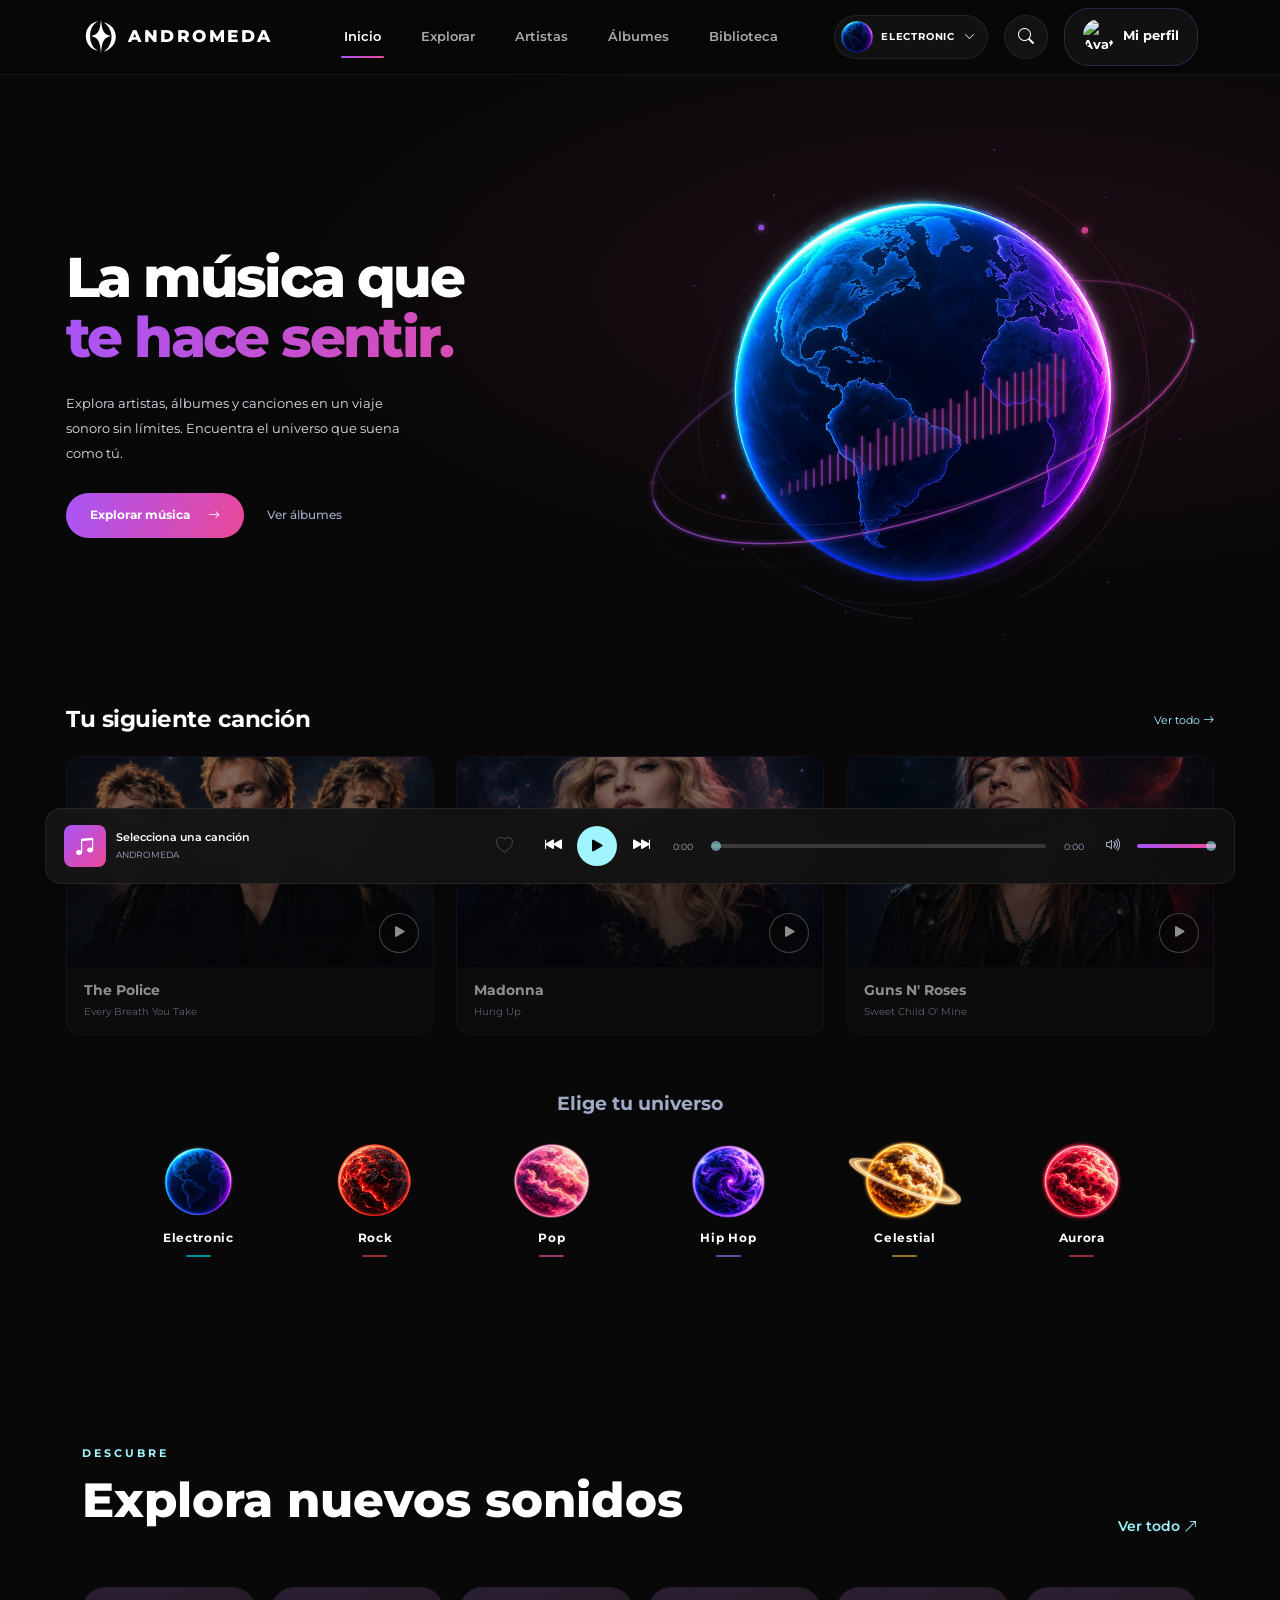
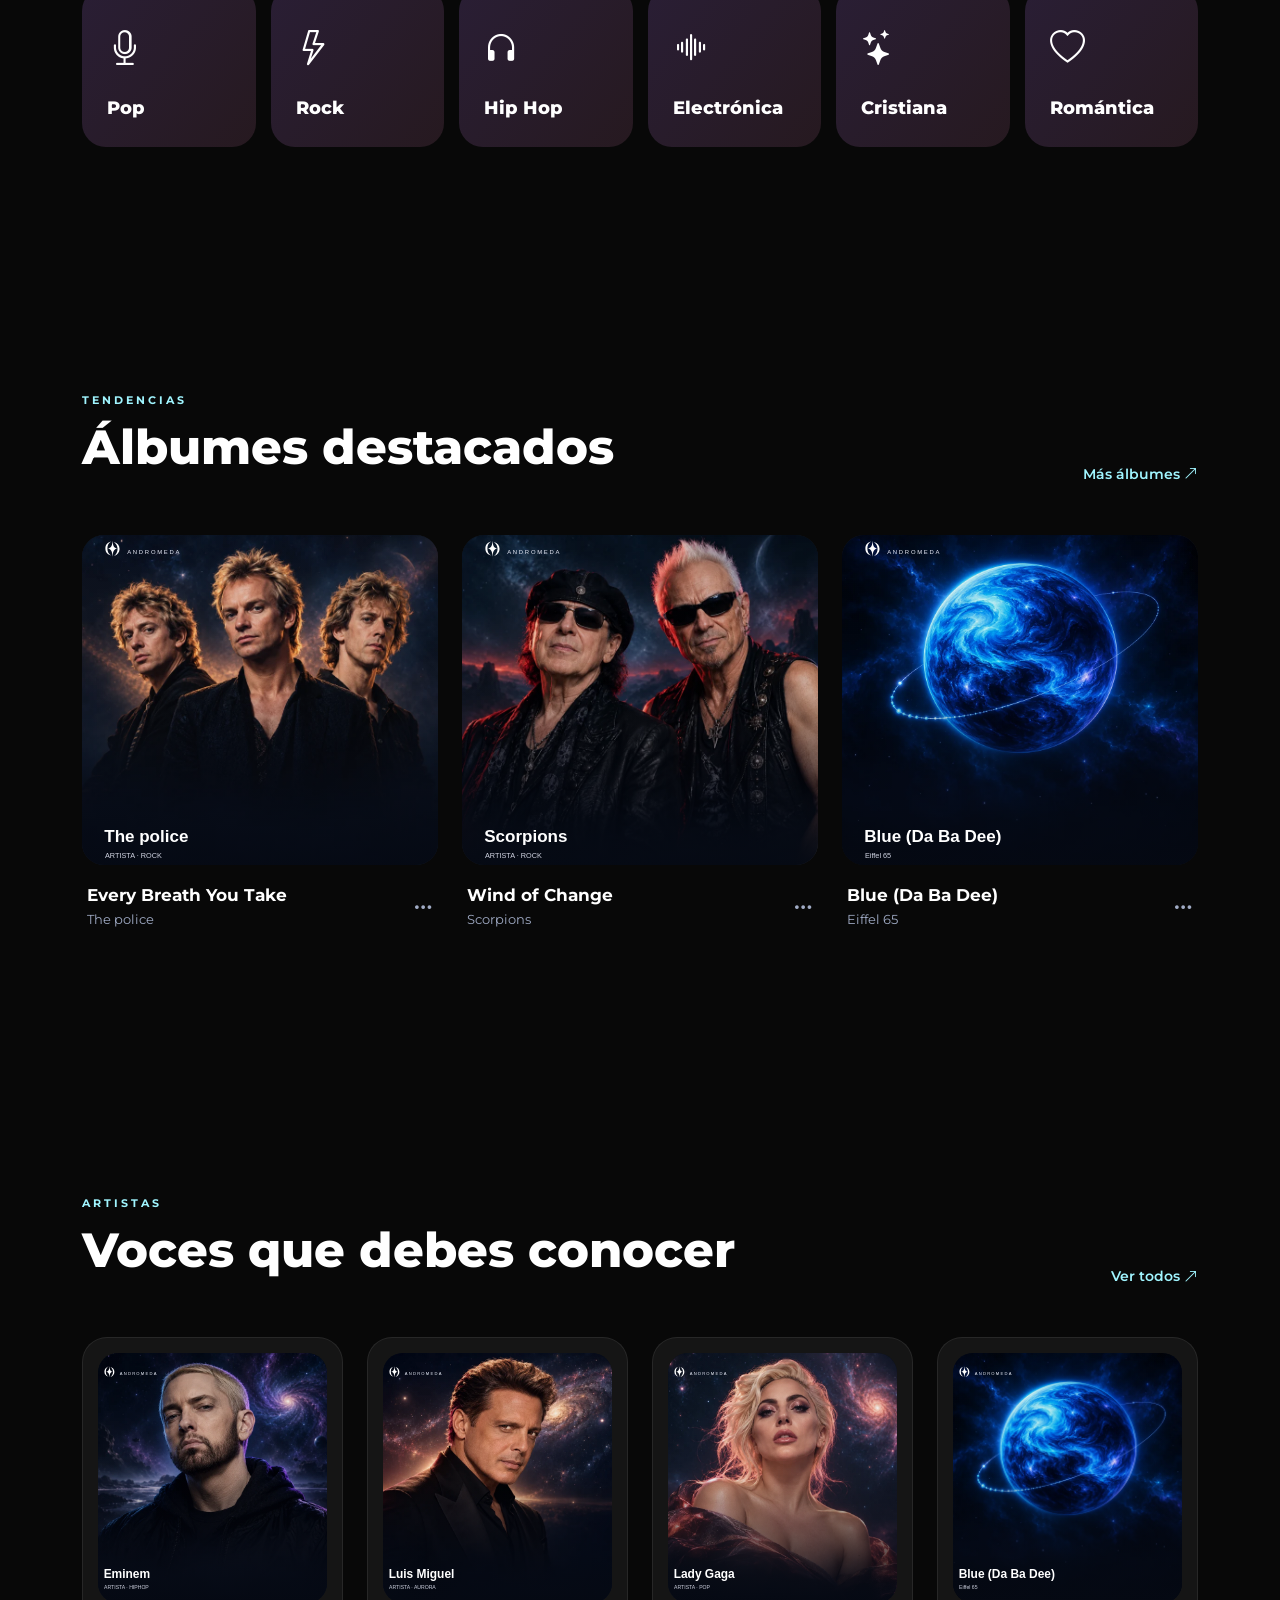
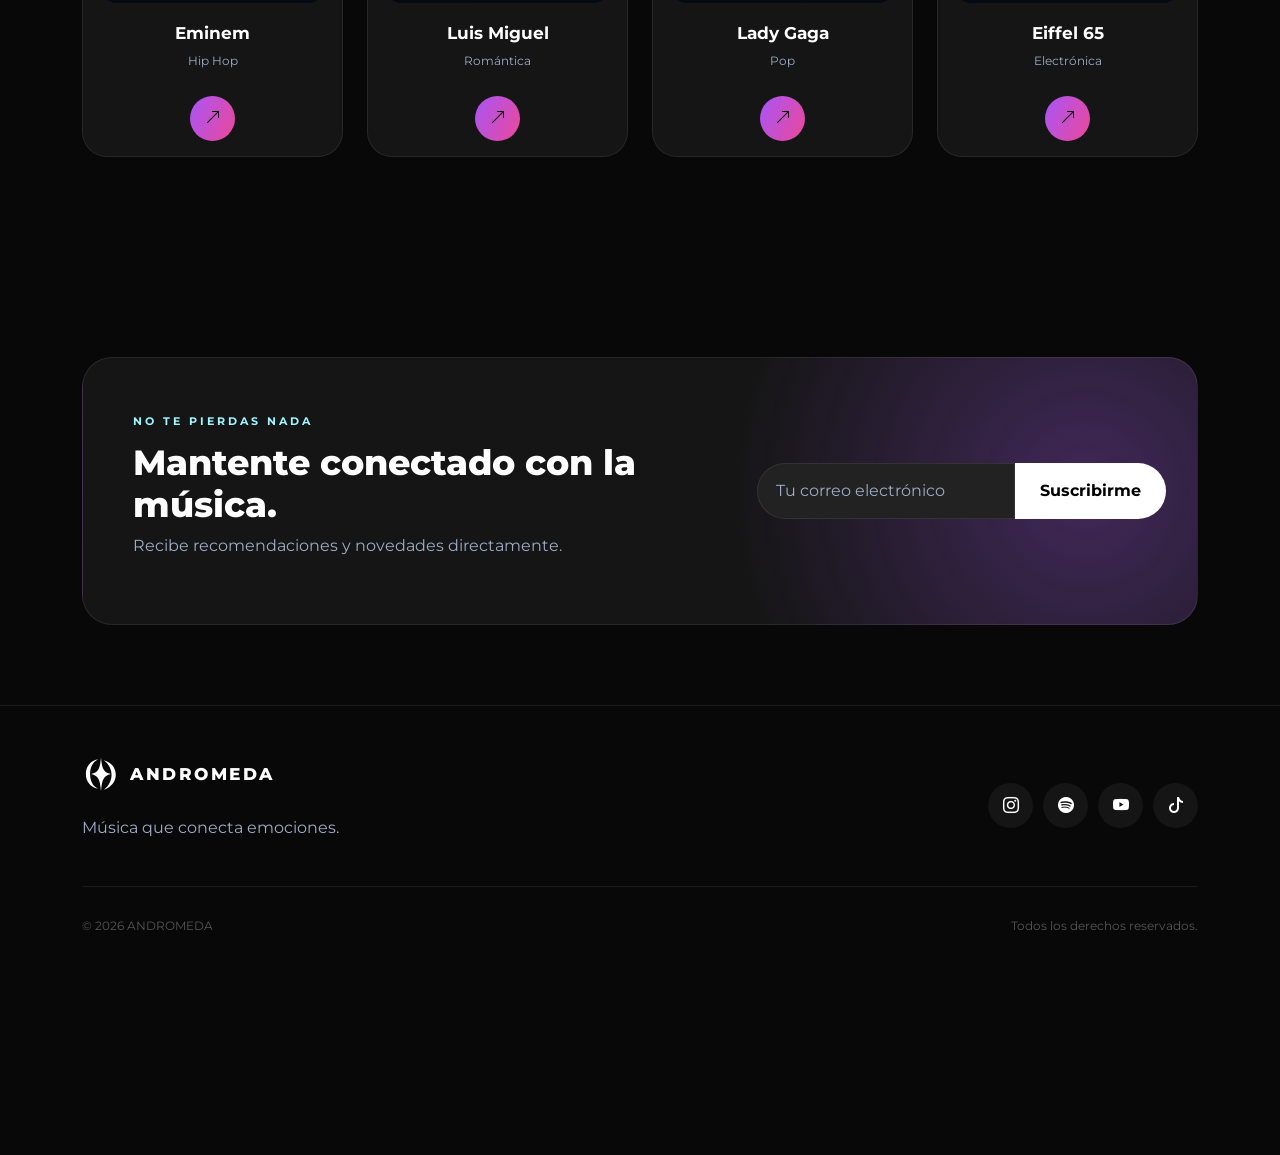
==== index.html @ 44169c47 "Add ANDROMEDA admin panel with Supabase catalog and enforced admin permissions" ====
<!DOCTYPE html>
<html lang="es">

<head>

    <meta charset="UTF-8">
    <meta name="viewport" content="width=device-width, initial-scale=1.0">

    <title>ANDROMEDA | Música que conecta</title>

    <!-- BOOTSTRAP -->

    <link
        href="https://cdn.jsdelivr.net/npm/bootstrap@5.3.3/dist/css/bootstrap.min.css"
        rel="stylesheet"
    >

    <!-- BOOTSTRAP ICONS -->

    <link
        rel="stylesheet"
        href="https://cdn.jsdelivr.net/npm/bootstrap-icons@1.11.3/font/bootstrap-icons.min.css"
    >

    <!-- GOOGLE FONT -->

    <link rel="preconnect" href="https://fonts.googleapis.com">

    <link
        rel="preconnect"
        href="https://fonts.gstatic.com"
        crossorigin
    >

    <link
        href="https://fonts.googleapis.com/css2?family=Montserrat:wght@400;500;600;700;800&display=swap"
        rel="stylesheet"
    >

    <!-- CSS -->

    <link rel="stylesheet" href="musica.css?v=andromeda-ui-5">
    <link rel="stylesheet" href="explorar.css?v=premium-1">
    <link rel="stylesheet" href="artistas.css?v=premium-1">
    <link rel="stylesheet" href="albumes.css?v=andromeda-ui-5">
    <link rel="stylesheet" href="inicio-premium.css?v=andromeda-ui-3">
    <link rel="stylesheet" href="universos.css?v=andromeda-ui-5">

    <link rel="stylesheet" href="reproductor-premium.css?v=andromeda-ui-3">
<link rel="stylesheet" href="biblioteca.css?v=1">
<link rel="stylesheet" href="explorar-premium.css?v=2">
<link rel="stylesheet" href="andromeda-brand.css?v=1"><link rel="icon" href="assets/andromeda/pulsar.svg" type="image/svg+xml"><link rel="stylesheet" href="andromeda-premium.css?v=12">
<link rel="stylesheet" href="admin.css?v=1">
</head>


<body>


<!-- Barra de navegación -->

<nav
    class="navbar navbar-expand-lg fixed-top"
    id="mainNavbar"
>

    <div class="container">


        <!-- LOGO -->

        <a
            class="navbar-brand d-flex align-items-center gap-2"
            href="#inicio"
        >

            <div class="logo-icon"><img src="assets/andromeda/pulsar.svg" alt="" width="38" height="38">

            </div>

            <span>
                ANDROMEDA
            </span>

        </a>


        <!-- MENÚ MÓVIL -->

        <button
            class="navbar-toggler"
            type="button"
            data-bs-toggle="collapse"
            data-bs-target="#navbarContent"
            aria-controls="navbarContent"
            aria-expanded="false"
            aria-label="Abrir menú"
        >

            <i class="bi bi-list"></i>

        </button>


        <!-- CONTENIDO NAVBAR -->

        <div
            class="collapse navbar-collapse"
            id="navbarContent"
        >


            <!-- ENLACES -->

            <ul class="navbar-nav mx-auto mb-2 mb-lg-0">


                <li class="nav-item">

                    <a
                        class="nav-link active"
                        href="#inicio"
                        data-page="inicio"
                    >
                        Inicio
                    </a>

                </li>


                <li class="nav-item">

                   <a
                     class="nav-link"
                     href="index.html?page=explorar"
                    data-page="explorar"
                     >
                    Explorar
                       </a>

                </li>


                <li class="nav-item">

                    <a
                        class="nav-link"
                        href="index.html?page=artistas"
                        data-page="artistas"
                    >
                        Artistas
                    </a>

                </li>


                <li class="nav-item">

                    <a
                        class="nav-link"
                        href="index.html?page=albumes" data-albums-link
                        data-page="albumes"
                    >
                        Álbumes
                    </a>

                </li>


            <li class="nav-item"><a class="nav-link" href="index.html?page=biblioteca" data-page="biblioteca">Biblioteca</a></li>
</ul>


            <!-- CONTROLES -->

            <div class="d-flex align-items-center gap-3">


                <!-- SELECTOR DE TEMA -->

                <div class="planet-theme-selector">


                    <button
                        class="planet-theme-button"
                        id="planetThemeButton"
                        type="button"
                        aria-expanded="false"
                        aria-controls="planetThemeMenu"
                        aria-label="Seleccionar estilo musical"
                    >

                        <span class="planet-button-orb"></span>

                        <span class="planet-button-text">

                            <strong id="currentThemeName">
                                ELECTRONIC
                            </strong>

                        </span>

                        <i class="bi bi-chevron-down"></i>

                    </button>


                    <div
                        class="planet-theme-menu"
                        id="planetThemeMenu"
                    >

                        <div class="planet-menu-heading">

                            <span>
                                ELIGE TU UNIVERSO
                            </span>

                            <small>
                                Una identidad. Seis formas de sentir.
                            </small>

                        </div>


                        <!-- ELECTRONIC -->

                        <button
                            class="planet-theme-option active"
                            data-theme="electronic"
                            type="button"
                        >

                            <span class="theme-planet-orb electronic"></span>

                            <span>

                                <strong>
                                    ELECTRONIC
                                </strong>

                                <small>
                                    Cian · Violeta
                                </small>

                            </span>

                        </button>


                        <!-- POP -->

                        <button
                            class="planet-theme-option"
                            data-theme="pop"
                            type="button"
                        >

                            <span class="theme-planet-orb pop"></span>

                            <span>

                                <strong>
                                    POP
                                </strong>

                                <small>
                                    Rosa · Coral
                                </small>

                            </span>

                        </button>


                        <!-- ROCK -->

                        <button
                            class="planet-theme-option"
                            data-theme="rock"
                            type="button"
                        >

                            <span class="theme-planet-orb rock"></span>

                            <span>

                                <strong>
                                    ROCK
                                </strong>

                                <small>
                                    Escarlata · Cobre
                                </small>

                            </span>

                        </button>


                        

                        


                        <!-- HIP HOP -->

                        <button
                            class="planet-theme-option"
                            data-theme="hiphop"
                            type="button"
                        >

                            <span class="theme-planet-orb hiphop"></span>

                            <span>

                                <strong>
                                    HIP HOP
                                </strong>

                                <small>
                                    Violeta · Índigo
                                </small>

                            </span>

                        </button>
<button class="planet-theme-option" data-theme="celestial" type="button" aria-pressed="false"><span class="theme-planet-orb celestial" aria-hidden="true"></span><span><strong>CELESTIAL</strong><small>Ámbar · Blanco perla</small></span></button>
<button class="planet-theme-option" data-theme="aurora" type="button" aria-pressed="false"><span class="theme-planet-orb aurora" aria-hidden="true"></span><span><strong>AURORA</strong><small>Rubí · Champán</small></span></button>


                    </div>

                </div>


                <!-- BUSCAR -->

                <button
                    class="search-button"
                    id="openSearch"
                    type="button"
                    aria-label="Buscar"
                >

                    <i class="bi bi-search"></i>

                </button>


                <!-- MI PERFIL -->

                <button
                    class="login-button"
                    id="loginButton"
                    type="button"
                    aria-label="Abrir perfil"
                >

                    <span id="loginButtonContent">

                        <span class="navbar-profile-content">

                            <span class="navbar-avatar-wrapper">

                                <img
                                    src=""
                                    alt="Avatar"
                                    class="navbar-avatar"
                                >

                            </span>

                            <span class="navbar-profile-text">
                                Mi perfil
                            </span>

                        </span>

                    </span>

                </button>


            </div>

        </div>

    </div>

</nav>



<!-- CONTENIDO PRINCIPAL -->

<main id="mainHome">


    <!-- Portada -->

<section id="inicio" class="hero home-hero" aria-labelledby="homeHeroTitle">
  <div class="container home-hero-shell">
    <div class="home-hero-grid">
      <div class="hero-content">
        <h1 id="homeHeroTitle">La música que<br><span>te hace sentir.</span></h1>
        <p class="hero-description">Explora artistas, álbumes y canciones en un viaje sonoro sin límites. Encuentra el universo que suena como tú.</p>
        <div class="hero-buttons">
          <a href="index.html?page=explorar" class="btn-main" data-page="explorar">Explorar música <i class="bi bi-arrow-right" aria-hidden="true"></i></a>
          <a href="index.html?page=albumes" class="btn-outline" data-page="albumes">Ver álbumes</a>
        </div>
      </div>
      <div class="home-planet-stage">
        <svg class="home-planet-surround" viewBox="0 0 600 560" aria-hidden="true" focusable="false">
          <defs><linearGradient id="surround-color"><stop stop-color="var(--primary)"/><stop offset="1" stop-color="var(--secondary)"/></linearGradient></defs>
          <g fill="none" stroke="url(#surround-color)" stroke-width=".7">
            <circle cx="300" cy="280" r="233" opacity=".24" stroke-dasharray="530 110 120 704" transform="rotate(-65 300 280)"/>
            <circle cx="300" cy="280" r="250" opacity=".12" stroke-dasharray="2 17"/>
            <ellipse cx="300" cy="280" rx="242" ry="206" opacity=".15" transform="rotate(-35 300 280)" stroke-dasharray="680 80 340 310"/>
          </g>
          <g class="home-space-dust" fill="var(--primary)">
            <circle cx="65" cy="170" r="1"/><circle cx="147" cy="77" r="1.1"/><circle cx="215" cy="36" r=".8"/>
            <circle cx="89" cy="334" r=".8"/><circle cx="115" cy="441" r="1.2"/><circle cx="221" cy="506" r=".9"/>
            <circle cx="374" cy="30" r="1"/><circle cx="488" cy="79" r=".8"/><circle cx="554" cy="179" r="1.1"/>
            <circle cx="565" cy="328" r=".9"/><circle cx="491" cy="475" r="1"/><circle cx="383" cy="529" r=".8"/>
          </g>
          <g class="home-space-beacons">
            <circle class="home-space-beacon" cx="134" cy="110" r="3" fill="var(--primary)"/>
            <circle class="home-space-beacon home-space-beacon-secondary" cx="467" cy="113" r="3.4" fill="var(--secondary)"/>
            <circle class="home-space-beacon" cx="95" cy="387" r="2.5" fill="var(--primary)"/>
          </g>
        </svg>
        <svg class="home-sound-ring home-ring-back" viewBox="0 0 600 560" aria-hidden="true"><defs><linearGradient id="ring-back-color" gradientUnits="userSpaceOnUse" x1="0" x2="600"><stop stop-color="var(--primary)"/><stop offset="1" stop-color="var(--secondary)"/></linearGradient></defs><path class="home-ring-path" fill="none" stroke="url(#ring-back-color)" stroke-width="1.5" stroke-linecap="round"/></svg>
        <img class="home-planet-art" src="assets/universe-electronic-v2.webp" alt="Planeta Electronic azul y violeta con ondas de sonido animadas" width="1024" height="1024" fetchpriority="high">
        <svg class="home-sound-ring home-ring-front" viewBox="0 0 600 560" aria-hidden="true"><defs><linearGradient id="ring-front-color" gradientUnits="userSpaceOnUse" x1="0" x2="600"><stop stop-color="var(--primary)"/><stop offset="1" stop-color="var(--secondary)"/></linearGradient><linearGradient id="spectrum-color" gradientUnits="userSpaceOnUse" x1="155" x2="445"><stop stop-color="var(--primary)"/><stop offset="1" stop-color="var(--secondary)"/></linearGradient></defs><path class="home-ring-path" fill="none" stroke="url(#ring-front-color)" stroke-width="1.5" stroke-linecap="round"/><g class="home-orbit-spectrum" stroke="url(#spectrum-color)" stroke-width="2" stroke-linecap="round"/></svg>
        <button class="home-now-playing" hidden type="button" aria-label="Escuchar selección ANDROMEDA">
          <span class="home-now-cover" aria-hidden="true"><i class="bi bi-soundwave"></i></span>
          <span class="home-now-copy"><strong>Encuentra tu próxima canción</strong><span>Escucha la selección ANDROMEDA</span></span>
          <span class="home-now-icon" aria-hidden="true"><i class="bi bi-play-fill"></i></span>
        </button>
      </div>
    </div>
  </div>
</section>
<section class="home-curated" aria-labelledby="homeCuratedTitle">
  <div class="container">
    <div class="home-curated-heading"><h2 id="homeCuratedTitle">Tu siguiente canción</h2><a href="index.html?page=explorar" data-page="explorar">Ver todo <i class="bi bi-arrow-right" aria-hidden="true"></i></a></div>
    <div class="home-track-grid">
      <article class="album-card home-track" data-title="Every Breath You Take" data-artist="The police" data-audio="Canciones/The police.mpeg" data-image="assets/andromeda/artists/the-police.svg?v=2">
        <div class="album-image"><img src="assets/andromeda/artists/the-police.svg?v=2" alt="The Police" loading="lazy"><button class="play-card" type="button" aria-label="Escuchar Every Breath You Take"><i class="bi bi-play-fill" aria-hidden="true"></i></button></div>
        <div class="home-track-info"><h3>The Police</h3><p>Every Breath You Take</p></div>
      </article>
      <article class="album-card home-track" data-title="Hung Up" data-artist="Madonna" data-audio="Canciones/Madonna - Hung Up (Official Video) [HD] (1).mp3.mpeg" data-image="assets/andromeda/artists/madonna.svg?v=catalog-25">
        <div class="album-image"><img src="assets/andromeda/artists/madonna.svg?v=catalog-25" alt="Madonna" loading="lazy"><button class="play-card" type="button" aria-label="Escuchar Hung Up"><i class="bi bi-play-fill" aria-hidden="true"></i></button></div>
        <div class="home-track-info"><h3>Madonna</h3><p>Hung Up</p></div>
      </article>
      <article class="album-card home-track" data-title="Sweet Child O' Mine" data-artist="Guns N' Roses" data-audio="Canciones/Guns N' Roses - Sweet Child O' Mine (Official Music Video) - GunsNRosesVEVO.mp3.mpeg" data-image="assets/andromeda/artists/axl-rose.svg?v=2">
        <div class="album-image"><img src="assets/andromeda/artists/axl-rose.svg?v=2" alt="Guns N' Roses" loading="lazy"><button class="play-card" type="button" aria-label="Escuchar Sweet Child O' Mine"><i class="bi bi-play-fill" aria-hidden="true"></i></button></div>
        <div class="home-track-info"><h3>Guns N' Roses</h3><p>Sweet Child O' Mine</p></div>
      </article>
    </div>
  </div>
</section>



<section class="home-universes" aria-labelledby="homeUniversesTitle"><div class="container"><header class="home-universes-header"><h2 id="homeUniversesTitle">Elige tu universo</h2><p>Seis formas de sentir ANDROMEDA.</p></header><div class="home-universe-grid"><button class="planet-theme-option home-universe-card" type="button" data-theme="electronic" aria-pressed="false"><span class="theme-planet-orb electronic" aria-hidden="true"></span><span class="universe-copy"><strong>Electronic</strong><small>Cian · Violeta</small></span></button><button class="planet-theme-option home-universe-card" type="button" data-theme="rock" aria-pressed="false"><span class="theme-planet-orb rock" aria-hidden="true"></span><span class="universe-copy"><strong>Rock</strong><small>Escarlata · Cobre</small></span></button><button class="planet-theme-option home-universe-card" type="button" data-theme="pop" aria-pressed="false"><span class="theme-planet-orb pop" aria-hidden="true"></span><span class="universe-copy"><strong>Pop</strong><small>Rosa · Coral</small></span></button><button class="planet-theme-option home-universe-card" type="button" data-theme="hiphop" aria-pressed="false"><span class="theme-planet-orb hiphop" aria-hidden="true"></span><span class="universe-copy"><strong>Hip Hop</strong><small>Violeta · Índigo</small></span></button><button class="planet-theme-option home-universe-card" type="button" data-theme="celestial" aria-pressed="false" aria-label="Seleccionar Celestial: Fe y esperanza"><span class="theme-planet-orb celestial" aria-hidden="true"></span><span class="universe-copy"><strong>Celestial</strong><small>Fe y esperanza</small></span></button><button class="planet-theme-option home-universe-card" type="button" data-theme="aurora" aria-pressed="false" aria-label="Seleccionar Aurora: Amor y emociones"><span class="theme-planet-orb aurora" aria-hidden="true"></span><span class="universe-copy"><strong>Aurora</strong><small>Amor y emociones</small></span></button></div></div></section>
    <!-- EXPLORAR -->

    <section
        id="explorar"
        class="section-space"
    >

        <div class="container">


            <div class="section-heading">


                <div>

                    <span class="small-title">
                        DESCUBRE
                    </span>

                    <h2>
                        Explora nuevos sonidos
                    </h2>

                </div>


                <a
                    href="explorar.html?v=catalog-25"
                    class="see-more"
                    data-page="explorar"
                >

                    Ver todo

                    <i class="bi bi-arrow-up-right"></i>

                </a>


            </div>



            <div class="genre-grid">


                <button
                    class="genre-card genre-pop theme-sync-card"
                    data-theme="pop"
                    type="button"
                >

                    <i class="bi bi-mic"></i>

                    <span>
                        Pop
                    </span>

                </button>


                <button
                    class="genre-card genre-rock theme-sync-card"
                    data-theme="rock"
                    type="button"
                >

                    <i class="bi bi-lightning"></i>

                    <span>
                        Rock
                    </span>

                </button>


                <button
                    class="genre-card genre-hiphop theme-sync-card"
                    data-theme="hiphop"
                    type="button"
                >

                    <i class="bi bi-headphones"></i>

                    <span>
                        Hip Hop
                    </span>

                </button>


                <button
                    class="genre-card genre-electronic theme-sync-card"
                    data-theme="electronic"
                    type="button"
                >

                    <i class="bi bi-soundwave"></i>

                    <span>
                        Electrónica
                    </span>

                </button>


                <button class="genre-card genre-celestial theme-sync-card" data-theme="celestial" data-page="explorar" data-filter="celestial" type="button"><i class="bi bi-stars" aria-hidden="true"></i><span>Cristiana</span></button><button class="genre-card genre-aurora theme-sync-card" data-theme="aurora" data-page="explorar" data-filter="aurora" type="button"><i class="bi bi-heart" aria-hidden="true"></i><span>Romántica</span></button>


            </div>

        </div>

    </section>



    <!-- ÁLBUMES -->

    <section
        id="albumes"
        class="section-space section-dark"
    >

        <div class="container">


            <div class="section-heading">


                <div>

                    <span class="small-title">
                        TENDENCIAS
                    </span>

                    <h2>
                        Álbumes destacados
                    </h2>

                </div>


                <a
                    href="#"
                    class="see-more"
                >

                    Más álbumes

                    <i class="bi bi-arrow-up-right"></i>

                </a>


            </div>



            <div class="row g-4">


                <!-- ALBUM 1 -->

               <div class="col-lg-4 col-md-6">
    <div class="album-card"
        data-title="Every Breath You Take"
        data-artist="The police"
        data-audio="Canciones/The police.mpeg"
        data-image="assets/andromeda/artists/the-police.svg?v=2">

        <div class="album-image">
            <img src="assets/andromeda/artists/the-police.svg?v=2" alt="Every Breath You Take">

            <button class="play-card" type="button">
                <i class="bi bi-play-fill"></i>
            </button>
        </div>

        <div class="album-info">
            <div>
                <h3>Every Breath You Take</h3>
                <p>The police</p>
            </div>

            <button class="more-button" type="button" aria-label="Más opciones">
                <i class="bi bi-three-dots"></i>
            </button>
        </div>
    </div>
</div>


                <!-- ALBUM 2 -->

                <div class="col-lg-4 col-md-6">


                    <div
                        class="album-card"
                        data-title="Wind of Change"
                        data-artist="Scorpions"
                        data-audio="Canciones/Scorpions.mpeg"
                    >


                        <div class="album-image">


                            <img
                                src="assets/andromeda/artists/scorpions.svg?v=2"
                                alt="Wind of Change"
                            >


                            <button
                                class="play-card"
                                type="button"
                            >

                                <i class="bi bi-play-fill"></i>

                            </button>


                        </div>


                        <div class="album-info">


                            <div>

                                <h3>
                                    Wind of Change
                                </h3>

                                <p>
                                    Scorpions
                                </p>

                            </div>


                            <button
                                class="more-button"
                                type="button"
                                aria-label="Más opciones"
                            >

                                <i class="bi bi-three-dots"></i>

                            </button>


                        </div>


                    </div>

                </div>



                <!-- ALBUM 3 -->

                <div class="col-lg-4 col-md-6">


                    <div
                        class="album-card"
                        data-title="Blue (Da Ba Dee)"
                        data-artist="Eiffel 65"
                        data-audio="Canciones/65.mpeg"
                    >


                        <div class="album-image">


                            <img
                                src="assets/andromeda/songs/eiffel-65-blue-da-ba-dee-v3.svg?v=1"
                                alt="Blue (Da Ba Dee)"
                            >


                            <button
                                class="play-card"
                                type="button"
                            >

                                <i class="bi bi-play-fill"></i>

                            </button>


                        </div>


                        <div class="album-info">


                            <div>

                                <h3>
                                    Blue (Da Ba Dee)
                                </h3>

                                <p>
                                    Eiffel 65
                                </p>

                            </div>


                            <button
                                class="more-button"
                                type="button"
                                aria-label="Más opciones"
                            >

                                <i class="bi bi-three-dots"></i>

                            </button>


                        </div>


                    </div>

                </div>


            </div>

        </div>

    </section>



    <!-- ARTISTAS -->

    <section
        id="artistas"
        class="section-space"
    >

        <div class="container">


            <div class="section-heading">


                <div>

                    <span class="small-title">
                        ARTISTAS
                    </span>

                    <h2>
                        Voces que debes conocer
                    </h2>

                </div>

                <a
                    href="index.html?page=artistas"
                    class="see-more"
                    data-page="artistas"
                >
                    Ver todos
                    <i class="bi bi-arrow-up-right"></i>
                </a>


            </div>



            <div class="row g-4">


                <!-- ARTISTA 1 -->

                <div class="col-lg-3 col-md-6"><div class="artist-card"><div class="artist-image"><img loading="lazy" src="assets/andromeda/artists/eminem.svg?v=catalog-25" alt="Eminem"></div><h3>Eminem</h3><p>Hip Hop</p><button class="artist-play" type="button" data-page="artistas" data-artist-id="eminem" aria-label="Ver perfil de Eminem"><i class="bi bi-arrow-up-right" aria-hidden="true"></i></button></div></div>



                <!-- ARTISTA 2 -->

                <div class="col-lg-3 col-md-6"><div class="artist-card"><div class="artist-image"><img loading="lazy" src="assets/andromeda/artists/luis-miguel.svg?v=2" alt="Luis Miguel"></div><h3>Luis Miguel</h3><p>Romántica</p><button class="artist-play" type="button" data-page="artistas" data-artist-id="luis-miguel" aria-label="Ver perfil de Luis Miguel"><i class="bi bi-arrow-up-right" aria-hidden="true"></i></button></div></div>



                <!-- ARTISTA 3 -->

                <div class="col-lg-3 col-md-6"><div class="artist-card"><div class="artist-image"><img loading="lazy" src="assets/andromeda/artists/lady-gaga.svg?v=catalog-25" alt="Lady Gaga"></div><h3>Lady Gaga</h3><p>Pop</p><button class="artist-play" type="button" data-page="artistas" data-artist-id="lady-gaga" aria-label="Ver perfil de Lady Gaga"><i class="bi bi-arrow-up-right" aria-hidden="true"></i></button></div></div>



                <!-- ARTISTA 4 -->

                <div class="col-lg-3 col-md-6"><div class="artist-card"><div class="artist-image"><img loading="lazy" src="assets/andromeda/songs/eiffel-65-blue-da-ba-dee-v3.svg?v=1" alt="Eiffel 65"></div><h3>Eiffel 65</h3><p>Electrónica</p><button class="artist-play" type="button" data-page="artistas" data-artist-id="eiffel-65" aria-label="Ver perfil de Eiffel 65"><i class="bi bi-arrow-up-right" aria-hidden="true"></i></button></div></div>


            </div>

        </div>

    </section>



    <!-- Suscripción -->

    <section class="newsletter-section">

        <div class="container">


            <div class="newsletter-box">


                <div>

                    <span class="small-title">
                        NO TE PIERDAS NADA
                    </span>

                    <h2>
                        Mantente conectado con la música.
                    </h2>

                    <p>
                        Recibe recomendaciones y novedades directamente.
                    </p>

                </div>


                <div class="newsletter-form">


                    <input
                        type="email"
                        placeholder="Tu correo electrónico"
                    >


                    <button type="button">
                        Suscribirme
                    </button>


                </div>


            </div>

        </div>

    </section>


</main>


<!-- CONTENEDOR PARA EXPLORAR -->

<div id="pageContainer"></div>



<!-- Pie de página -->

<footer>

    <div class="container">


        <div class="footer-content">


            <div>


                <a class="navbar-brand footer-brand">


                    <div class="logo-icon"><img src="assets/andromeda/pulsar.svg" alt="" width="38" height="38">

                    </div>


                    ANDROMEDA


                </a>


                <p>
                    Música que conecta emociones.
                </p>


            </div>


            <div class="social-links">


                <a href="#" aria-label="Instagram">
                    <i class="bi bi-instagram"></i>
                </a>


                <a href="#" aria-label="Spotify">
                    <i class="bi bi-spotify"></i>
                </a>


                <a href="#" aria-label="YouTube">
                    <i class="bi bi-youtube"></i>
                </a>


                <a href="#" aria-label="TikTok">
                    <i class="bi bi-tiktok"></i>
                </a>


            </div>


        </div>


        <div class="footer-bottom">


            <span>
                © 2026 ANDROMEDA
            </span>


            <span>
                Todos los derechos reservados.
            </span>


        </div>


    </div>

</footer>



<!-- REPRODUCTOR -->

<div
    class="music-player"
    id="musicPlayer"
>

<div class="player-song">
    <div class="player-cover" id="playerCover">
        <i class="bi bi-music-note-beamed"></i>
    </div>

    <div>
        <h4 id="playerTitle">Selecciona una canción</h4>
        <span id="playerArtist">ANDROMEDA</span>
    </div>
</div>


    <button id="playerFavoriteBtn" class="player-favorite favorite-song-btn" type="button" aria-label="Agregar a favoritos" aria-pressed="false" disabled><i class="bi bi-heart" aria-hidden="true"></i></button>

    <div class="player-controls">


        <div class="control-buttons">


            <button
                id="previousBtn"
                type="button"
                aria-label="Canción anterior"
            >

                <i class="bi bi-skip-backward-fill"></i>

            </button>


            <button
                id="mainPlayBtn"
                class="main-play"
                type="button"
                aria-label="Reproducir"
            >

                <i class="bi bi-play-fill"></i>

            </button>


            <button
                id="nextBtn"
                type="button"
                aria-label="Siguiente canción"
            >

                <i class="bi bi-skip-forward-fill"></i>

            </button>


        </div>


        <div class="progress-container">


            <span id="currentTime">
                0:00
            </span>


            <input
                type="range"
                id="progressBar" aria-label="Posición de la canción"
                min="0"
                max="100"
                value="0"
            >


            <span id="duration">
                0:00
            </span>


        </div>


    </div>



    <div class="player-volume">


        <button id="playerMuteBtn" type="button" aria-label="Silenciar" aria-pressed="false"><i class="bi bi-volume-up" aria-hidden="true"></i></button>


        <input
            type="range"
            id="volumeBar" aria-label="Volumen"
            min="0"
            max="1"
            step="0.01"
            value="0.8"
        >


    </div>


</div>



<!-- AUDIO -->

<audio id="audioPlayer" crossorigin="anonymous"></audio>



<!-- SEARCH MODAL -->

<div
    class="search-overlay"
    id="searchOverlay"
>


    <div class="search-box">


        <button
            class="close-search"
            id="closeSearch"
            type="button"
            aria-label="Cerrar búsqueda"
        >

            <i class="bi bi-x-lg"></i>

        </button>


        <h2>
            ¿Qué quieres escuchar?
        </h2>


        <div class="search-input">


            <i class="bi bi-search"></i>


            <input
                type="text"
                id="searchInput"
                placeholder="Busca canciones, artistas o álbumes..."
            >


        </div>


        <div id="searchResults"></div>


    </div>


</div>



<!-- BOOTSTRAP JS -->

<script
    src="https://cdn.jsdelivr.net/npm/bootstrap@5.3.3/dist/js/bootstrap.bundle.min.js"
></script>


<!-- SUPABASE -->

<script
    src="https://cdn.jsdelivr.net/npm/@supabase/supabase-js@2.118.0"
></script>


<!-- TU JAVASCRIPT -->

<script src="andromeda-core.js?v=admin-1"></script>
<script src="catalogo.js?v=admin-1"></script>
<script src="musica.js?v=admin-1"></script>

<!-- JAVASCRIPT EXPLORAR -->

<script src="explorar.js?v=catalog-25"></script>

<!-- JAVASCRIPT ARTISTAS -->
<script src="artistas.js?v=admin-1"></script>
<script src="albumes.js?v=admin-1"></script>
<script src="inicio-premium.js?v=andromeda-ui-3"></script>




<!-- MODAL DE AUTENTICACIÓN -->

<div
    class="auth-overlay"
    id="authOverlay"
>


    <div class="auth-modal">


        <button
            class="auth-close"
            id="authClose"
            type="button"
            aria-label="Cerrar"
        >

            <i class="bi bi-x-lg"></i>

        </button>


        <div class="auth-header">


            <div class="auth-icon">

                <i class="bi bi-music-note-beamed"></i>

            </div>


            <h2 id="authTitle">
                Iniciar sesión
            </h2>


            <p id="authSubtitle">
                Entra a tu cuenta de ANDROMEDA
            </p>


        </div>



        <form id="authForm">


            <div class="auth-field">


                <label for="authEmail">
                    Correo electrónico
                </label>


                <div class="auth-input">


                    <i class="bi bi-envelope"></i>


                    <input
                        type="email"
                        id="authEmail"
                        placeholder="tu@email.com"
                        required
                    >


                </div>


            </div>



            <div class="auth-field">


                <label for="authPassword">
                    Contraseña
                </label>


                <div class="auth-input">


                    <i class="bi bi-lock"></i>


                    <input
                        type="password"
                        id="authPassword"
                        placeholder="••••••••"
                        required
                    >


                </div>


            </div>



            <p
                class="auth-message"
                id="authMessage"
            ></p>



            <button
                type="submit"
                class="auth-submit"
                id="authSubmit"
            >
                Iniciar sesión
            </button>


        </form>



        <div class="auth-switch">


            <span id="authSwitchText">
                ¿No tienes una cuenta?
            </span>


            <button
                type="button"
                id="authSwitch"
            >
                Registrarse
            </button>


        </div>


    </div>

</div>



<!-- MODAL DE PERFIL -->

<div
    class="profile-overlay"
    id="profileOverlay"
>

    <div class="profile-modal">


        <button
            type="button"
            class="profile-close"
            id="profileClose"
            aria-label="Cerrar perfil"
        >

            <i class="bi bi-x-lg"></i>

        </button>



        <div class="profile-avatar-container">


            <div
                class="profile-avatar"
                id="profileAvatar"
            >

                <i class="bi bi-person-fill"></i>

            </div>


            <button
                type="button"
                class="change-avatar-button"
                id="changeAvatarButton"
                aria-label="Cambiar avatar"
            >

                <i class="bi bi-camera-fill"></i>

            </button>


            <input
                type="file"
                id="avatarFileInput"
                accept="image/png,image/jpeg,image/webp"
                hidden
            >


        </div>



        <h2 id="profileName">
            Mi perfil
        </h2>



        <p
            class="profile-email"
            id="profileEmail"
        >
            -
        </p>



        <button
            type="button"
            class="edit-profile-button"
            id="editProfileButton"
        >

            <i class="bi bi-pencil"></i>

            Editar perfil

        </button>



        <div
            class="profile-edit-section"
            id="profileEditSection"
            style="display: none;"
        >


            <div class="profile-edit-field">


                <label for="profileUsername">
                    Nombre de usuario
                </label>


                <div class="profile-input">


                    <i class="bi bi-person"></i>


                    <input
                        type="text"
                        id="profileUsername"
                        placeholder="Tu nombre de usuario"
                        maxlength="30"
                        autocomplete="off"
                    >


                </div>


            </div>



            <div class="profile-edit-field">


                <label for="profileAvatarUrl">
                    URL del avatar
                </label>


                <div class="profile-input">


                    <i class="bi bi-image"></i>


                    <input
                        type="url"
                        id="profileAvatarUrl"
                        placeholder="https://..."
                        autocomplete="off"
                    >


                </div>


            </div>



            <p
                class="profile-message"
                id="profileMessage"
            ></p>



            <button
                type="button"
                class="save-profile-button"
                id="saveProfileButton"
            >

                <i class="bi bi-check-lg"></i>

                Guardar cambios

            </button>


        </div>



        <div class="profile-info">


            <i class="bi bi-calendar3"></i>


            <div>


                <span>
                    Miembro desde
                </span>


                <strong id="profileDate">
                    -
                </strong>


            </div>


        </div>



        <div class="profile-stats">


            <div class="profile-stat">


                <i class="bi bi-music-note-list"></i>


                <strong id="profileSongs">
                    0
                </strong>


                <span>
                    Guardadas
                </span>


            </div>



            <div class="profile-stat">


                <i class="bi bi-heart"></i>


                <strong id="profileFavorites">
                    0
                </strong>


                <span>
                    Favoritos
                </span>


            </div>



            <div class="profile-stat">


                <i class="bi bi-music-note-beamed"></i>


                <strong id="profilePlaylists">
                    0
                </strong>


                <span>
                    Playlists
                </span>


            </div>


        </div>



<a class="admin-profile-link" href="index.html?page=admin" data-page="admin" hidden><i class="bi bi-shield-lock" aria-hidden="true"></i> Panel de administración <i class="bi bi-arrow-up-right" aria-hidden="true"></i></a>
<section class="sl-profile-collection" aria-label="Mis playlists"><div class="sl-profile-heading"><h3>Mis playlists</h3><a href="index.html?page=biblioteca" data-page="biblioteca">Ver biblioteca <i class="bi bi-arrow-up-right"></i></a></div><div class="sl-profile-rows"><p class="sl-profile-note">Tus playlists aparecerán aquí.</p></div></section>
        <button
            type="button"
            class="logout-button"
            id="logoutButton"
        >

            <i class="bi bi-box-arrow-right"></i>

            Cerrar sesión

        </button>


    </div>

</div>



<!-- NAVEGACIÓN SPA MANTIENE VIVO EL REPRODUCTOR -->
<script src="navegacion.js?v=admin-1"></script>

<script src="reproductor-premium.js?v=andromeda-ui-3"></script>

<script src="biblioteca.js?v=admin-1"></script>
<script src="admin.js?v=1"></script>
---- musica.css ----
:root {

    --bg: #080808;
    --bg-secondary: #101010;
    --card: #151515;

    --text: #ffffff;
    --muted: var(--muted)999;

    --primary: #a855f7;
    --primary-light: var(--primary-light);
    --secondary: #ec4899;

    --border: rgba(255,255,255,0.08);

    --transition: 0.3s ease;
}



/* PLANET THEMES */

body {
    --theme-primary: var(--primary);
    --theme-secondary: var(--secondary);
    --theme-glow: rgba(168,85,247,0.30);

    transition:
        background 0.25s ease,
        color 0.25s ease;
}

body[data-theme="electronic"] {
    --bg: #070914;
    --bg-secondary: #0d1222;
    --card: #111a30;
    --text: #f4f7ff;
    --muted: #8c97af;
    --primary: #00eaff;
    --primary-light: #8af7ff;
    --secondary: #7c3cff;
    --theme-glow: rgba(0,234,255,0.30);
    --planet-1: #00eaff;
    --planet-2: #7c3cff;
}

body[data-theme="pop"] {
    --bg: #130712;
    --bg-secondary: #1d0b1c;
    --card: #281127;
    --text: #fff4fb;
    --muted: #b993aa;
    --primary: #ff3da8;
    --primary-light: #ff91ca;
    --secondary: #ff5c63;
    --theme-glow: rgba(255,61,168,0.32);
    --planet-1: #ff3da8;
    --planet-2: #ff7a45;
}

/* ROCK */
body[data-theme="rock"] {
    --bg: #120606;
    --bg-secondary: #1C0808;
    --card: #260D0D;

    --text: #FFFFFF;
    --muted: #C99A9A;

    --primary: #FF2B2B;
    --primary-light: #FF1744;
    --secondary: #FF6A00;

    --border: rgba(255, 43, 43, 0.22);
}


/* HIP HOP */
body[data-theme="hiphop"] {
    --bg: #080512;
    --bg-secondary: #100820;
    --card: #180D2C;

    --text: #FFFFFF;
    --muted: #C9B9E8;

    --primary: #A855F7;
    --primary-light: #C084FC;
    --secondary: #6D28D9;

    --border: rgba(168, 85, 247, 0.25);
}


body[data-theme="pop"] .hero-glow.glow-one,
body[data-theme="rock"] .hero-glow.glow-one,
body[data-theme="electronic"] .hero-glow.glow-one,
body[data-theme="hiphop"] .hero-glow.glow-one {
    background: var(--primary);
    box-shadow: 0 0 100px var(--theme-glow);
}

body[data-theme="pop"] .hero-glow.glow-two,
body[data-theme="rock"] .hero-glow.glow-two,
body[data-theme="electronic"] .hero-glow.glow-two,
body[data-theme="hiphop"] .hero-glow.glow-two {
    background: var(--secondary);
    box-shadow: 0 0 110px var(--theme-glow);
}

/* Selector de universos. */
.planet-theme-selector {
    position: relative;
}

.planet-theme-button {
    min-width: 150px;
    min-height: 42px;
    border: 1px solid var(--border);
    border-radius: 24px;
    background: rgba(255,255,255,0.04);
    color: var(--text);
    display: flex;
    align-items: center;
    gap: 9px;
    padding: 6px 11px 6px 7px;
    cursor: pointer;
    transition: .25s ease;
}

.planet-theme-button:hover,
.planet-theme-button[aria-expanded="true"] {
    border-color: var(--primary);
    box-shadow: 0 0 20px var(--theme-glow);
}

.planet-button-orb {
    width: 27px;
    height: 27px;
    border-radius: 50%;
    flex-shrink: 0;
    background:
        radial-gradient(circle at 30% 25%, #fff 0 6%, transparent 7%),
        radial-gradient(circle at 68% 68%, rgba(255,255,255,.2) 0 12%, transparent 13%),
        linear-gradient(135deg, var(--primary), var(--secondary));
    box-shadow: 0 0 16px var(--theme-glow);
}

.planet-button-text {
    display: flex;
    flex-direction: column;
    align-items: flex-start;
    line-height: 1;
}

.planet-button-text small {
    font-size: 8px;
    letter-spacing: .16em;
    color: var(--muted);
}

.planet-button-text strong {
    font-size: 10px;
    letter-spacing: .08em;
}

.planet-theme-button > i {
    margin-left: auto;
    font-size: 11px;
    transition: transform .25s ease;
}

.planet-theme-button[aria-expanded="true"] > i {
    transform: rotate(180deg);
}

.planet-theme-menu {
    position: absolute;
    top: calc(100% + 12px);
    right: 0;
    width: 270px;
    padding: 12px;
    border: 1px solid var(--border);
    border-radius: 18px;
    background: rgba(9,11,18,.96);
    backdrop-filter: blur(18px);
    box-shadow:
        0 18px 55px rgba(0,0,0,.35),
        0 0 30px rgba(var(--theme-rgb, 0,234,255), .08);
    opacity: 0;
    visibility: hidden;
    transform: translateY(-8px) scale(.98);
    pointer-events: none;
    transition: .22s ease;
}

.planet-theme-menu.open {
    opacity: 1;
    visibility: visible;
    transform: translateY(0) scale(1);
    pointer-events: auto;
}

.planet-menu-heading {
    padding: 7px 9px 10px;
    border-bottom: 1px solid var(--border);
    margin-bottom: 8px;
}

.planet-menu-heading span {
    display: block;
    color: var(--primary);
    font-size: 9px;
    letter-spacing: .15em;
    font-weight: 800;
}

.planet-menu-heading small {
    color: var(--muted);
    font-size: 10px;
}

.planet-theme-option {
    width: 100%;
    display: flex;
    align-items: center;
    gap: 11px;
    padding: 9px;
    border: 1px solid transparent;
    background: transparent;
    color: var(--text);
    border-radius: 12px;
    text-align: left;
    transition: .2s ease;
}

.planet-theme-option:hover,
.planet-theme-option.active {
    background: rgba(255,255,255,.05);
    border-color: var(--border);
}

.planet-theme-option > span:last-child {
    display: flex;
    flex-direction: column;
}

.planet-theme-option strong {
    font-size: 11px;
    letter-spacing: .06em;
}

.planet-theme-option small {
    color: var(--muted);
    font-size: 9px;
}

.theme-planet-orb {
    width: 33px;
    height: 33px;
    border-radius: 50%;
    position: relative;
    flex-shrink: 0;
    box-shadow: inset -7px -8px 12px rgba(0,0,0,.35), 0 0 15px currentColor;
}

.theme-planet-orb::after {
    content: "";
    position: absolute;
    width: 8px;
    height: 8px;
    right: 7px;
    top: 6px;
    border-radius: 50%;
    background: rgba(255,255,255,.32);
}

/* PLANETAS DEL SELECTOR DE ESTILOS */

.theme-planet-orb.electronic {
    color: #00eaff;
    background:
        radial-gradient(circle at 30% 25%, #ffffff, transparent 9%),
        linear-gradient(135deg, #00eaff, #7c3cff);
}

.theme-planet-orb.pop {
    color: #ff3da8;
    background:
        radial-gradient(circle at 30% 25%, #ffffff, transparent 9%),
        linear-gradient(135deg, #ff3da8, #ff5c63);
}

.theme-planet-orb.rock {
    color: #ff2b2b;
    background:
        radial-gradient(circle at 30% 25%, #ffffff, transparent 9%),
        linear-gradient(135deg, #ff2b2b, #ff6a00);
}

.theme-planet-orb.hiphop {
    color: #a855f7;
    background:
        radial-gradient(circle at 30% 25%, #ffffff, transparent 9%),
        linear-gradient(135deg, #a855f7, #6d28d9);
}

body[data-theme="pop"] .logo-icon,
body[data-theme="rock"] .logo-icon,
body[data-theme="electronic"] .logo-icon,
body[data-theme="hiphop"] .logo-icon,
body[data-theme="pop"] .btn-main,
body[data-theme="rock"] .btn-main,
body[data-theme="electronic"] .btn-main,
body[data-theme="hiphop"] .btn-main,
body[data-theme="pop"] .artist-play,
body[data-theme="rock"] .artist-play,
body[data-theme="electronic"] .artist-play,
body[data-theme="hiphop"] .artist-play {
    background: linear-gradient(135deg,var(--primary),var(--secondary));
}

body[data-theme="pop"] .main-play,
body[data-theme="rock"] .main-play,
body[data-theme="electronic"] .main-play,
body[data-theme="hiphop"] .main-play {
    background: var(--primary);
    color: var(--bg);
}

body[data-theme="pop"] .album-disc,
body[data-theme="rock"] .album-disc,
body[data-theme="electronic"] .album-disc,
body[data-theme="hiphop"] .album-disc {
    box-shadow:
        0 0 0 18px rgba(255,255,255,.02),
        0 0 90px var(--theme-glow),
        inset 0 0 50px rgba(0,0,0,.8);
}

body[data-theme="pop"] .album-disc .disc-center,
body[data-theme="rock"] .album-disc .disc-center,
body[data-theme="electronic"] .album-disc .disc-center,
body[data-theme="hiphop"] .album-disc .disc-center {
    background: linear-gradient(135deg,var(--primary),var(--secondary));
}

body[data-theme="pop"] .hero h1 span,
body[data-theme="rock"] .hero h1 span,
body[data-theme="electronic"] .hero h1 span,
body[data-theme="hiphop"] .hero h1 span {
    background: linear-gradient(90deg,var(--primary),var(--secondary),var(--primary-light));
    -webkit-background-clip: text;
    background-clip: text;
}

body[data-theme="pop"] .genre-card,
body[data-theme="rock"] .genre-card,
body[data-theme="electronic"] .genre-card,
body[data-theme="hiphop"] .genre-card {
    border-color: rgba(255,255,255,.08);
}

@media (max-width: 992px) {
    .planet-theme-selector {
        width: 100%;
        margin-top: 12px;
    }

    .planet-theme-button {
        width: 100%;
        justify-content: flex-start;
    }

    .planet-theme-menu {
        position: static;
        width: 100%;
        margin-top: 8px;
    }
}



* {
    margin: 0;
    padding: 0;
    box-sizing: border-box;
}


html {
    scroll-behavior: smooth;
}


body {
    font-family: 'Montserrat', sans-serif;
    background: var(--bg);
    color: var(--text);
    padding-bottom: 100px;
    overflow-x: hidden;
}


a {
    text-decoration: none;
}


button {
    font-family: inherit;
}


/* Barra de navegación */

.navbar {

    background: rgba(8,8,8,0.75);
    backdrop-filter: blur(20px);
    border-bottom: 1px solid transparent;
    transition: 0.3s;
}


.navbar.scrolled {
    border-bottom-color: var(--border);
    background: rgba(8,8,8,0.92);
}


.navbar-brand {
    color: white !important;
    font-weight: 800;
    letter-spacing: 2px;
}


.logo-icon {
    width: 38px;
    height: 38px;
    border-radius: 12px;
    display: flex;
    align-items: center;
    justify-content: center;
    background: linear-gradient(
        135deg,
        var(--primary),
        var(--secondary)
    );

    box-shadow:
        0 0 25px var(--theme-glow);
}


.logo-icon i {
    font-size: 20px;
}


.navbar-nav {
    gap: 10px;
}


.nav-link {
    color: #a9a9a9 !important;
    font-size: 14px;
    font-weight: 600;
    padding: 10px 15px !important;
    transition: var(--transition);
}


.nav-link:hover,
.nav-link.active {

    color: white !important;
}


.icon-button,
.search-button {
    width: 40px;
    height: 40px;
    border-radius: 50%;
    border: 1px solid var(--border);
    background: rgba(255,255,255,0.03);
    color: white;
    transition: var(--transition);
}


.icon-button:hover,
.search-button:hover {
    background: rgba(255,255,255,0.1);
    transform: translateY(-2px);
}


.login-button {
    border: none;
    background: white;
    color: black;
    padding: 10px 18px;
    border-radius: 25px;
    font-weight: 700;
    font-size: 13px;
    transition: var(--transition);
}


.login-button:hover {
    transform: translateY(-2px);
    box-shadow: 0 8px 25px rgba(255,255,255,0.15);
}


.navbar-toggler {
    border: none;
    color: white;
    font-size: 28px;
}


/* Portada */

.hero {
    min-height: 100vh;
    position: relative;
    overflow: hidden;
    background:

        radial-gradient(
            circle at 80% 40%,
            rgba(168,85,247,0.13),
            transparent 30%
        ),

        radial-gradient(
            circle at 30% 30%,
            rgba(236,72,153,0.08),
            transparent 25%
        );
}


.hero-content {
    position: relative;
    z-index: 2;
}


.hero-label,
.small-title {
    font-size: 11px;
    letter-spacing: 3px;
    font-weight: 700;
    color: var(--primary-light);
}


.hero-label {
    display: inline-flex;
    align-items: center;
    gap: 8px;
    padding: 8px 14px;
    background: rgba(168,85,247,0.1);
    border: 1px solid var(--theme-glow);
    border-radius: 30px;
    margin-bottom: 25px;
}


.hero h1 {
    font-size: clamp(3.5rem, 7vw, 6.5rem);
    line-height: 0.95;
    font-weight: 800;
    letter-spacing: -4px;
    margin-bottom: 30px;
}


.hero h1 span {
    display: block;
    background: linear-gradient(
        90deg,
        #ffffff,
        var(--primary-light),
        var(--secondary)
    );

    background-clip: text;
    color: transparent;
}


.hero p {
    color: var(--muted);
    max-width: 550px;
    line-height: 1.8;
    font-size: 16px;
    margin-bottom: 35px;
}


.hero-buttons {
    display: flex;
    gap: 15px;
    flex-wrap: wrap;
}


.btn-main {
    display: inline-flex;
    align-items: center;
    gap: 10px;
    padding: 14px 25px;
    border-radius: 30px;
    background: linear-gradient(
        90deg,
        var(--primary),
        var(--secondary)
    );

    color: white;
    font-weight: 700;
    transition: var(--transition);
}


.btn-main:hover {
    color: white;
    transform: translateY(-3px);
    box-shadow:
        0 15px 35px var(--theme-glow);
}


.btn-outline {
    display: inline-flex;
    align-items: center;
    padding: 14px 25px;
    border-radius: 30px;
    border: 1px solid var(--border);
    color: white;
    font-weight: 700;
    transition: var(--transition);
}


.btn-outline:hover {
    color: white;
    background: rgba(255,255,255,0.05);
}


/* Estadísticas de la portada */

.hero-stats {
    display: flex;
    gap: 45px;
    margin-top: 60px;
}


.hero-stats div {
    display: flex;
    flex-direction: column;
    gap: 5px;
}


.hero-stats strong {
    font-size: 24px;
}


.hero-stats span {
    color: var(--muted);
    font-size: 12px;
}


/* Disco de la portada */
.hero-player {
    height: 500px;
    display: flex;
    align-items: center;
    justify-content: center;
    position: relative;
}

/* VISUALIZADOR DE AUDIO */
.sound-wave {
    width: 450px;
    height: 450px;
    position: relative;
    margin-left: 150px;
    display: flex;
    align-items: center;
    justify-content: center;
    animation: visualizerFloat 6s ease-in-out infinite;
}

/* Línea central */
.sound-wave::before {
    content: "";
    position: absolute;
    width: 430px;
    height: 1px;
    background: linear-gradient(
        90deg,
        transparent,
        var(--primary),
        var(--primary-light),
        var(--secondary),
        transparent
    );

    opacity: 0.5;
    box-shadow:
        0 0 12px var(--theme-glow),
        0 0 30px var(--theme-glow);
}

/* Ecualizador */
.equalizer {
    width: 100%;
    height: 300px;
    display: flex;
    align-items: center;
    justify-content: center;
    gap: 7px;
    position: relative;
    z-index: 3;
}

/* Barras */

.equalizer span {
    width: 9px;
    height: 100px;

    border-radius: 8px;

    background: linear-gradient(
        to top,
        var(--primary),
        var(--primary-light),
        var(--secondary)
    );

    box-shadow:
        0 0 8px var(--theme-glow),
        0 0 18px var(--theme-glow);

    transform-origin: center;

    animation:
        musicBars 1.25s ease-in-out infinite;

    position: relative;
}

/* Brillo superior de cada barra */

.equalizer span::before {
    content: "";
    position: absolute;
    top: 0;
    left: 50%;
    width: 4px;
    height: 35%;
    transform: translateX(-50%);
    border-radius: 5px;
    background: white;
    opacity: 0.65;
    filter: blur(1px);
}

/* Rastro luminoso */

.equalizer span::after {
    content: "";
    position: absolute;
    left: 50%;
    bottom: -20px;
    width: 3px;
    height: 25px;
    transform: translateX(-50%);
    background: linear-gradient(
        to bottom,
        var(--primary),
        transparent
    );

    opacity: 0.35;

    filter: blur(2px);
}


/* FORMA DE LA ONDA */

.equalizer span:nth-child(1) {
    height: 55px;
    animation-delay: -0.2s;
}

.equalizer span:nth-child(2) {
    height: 85px;
    animation-delay: -0.6s;
}

.equalizer span:nth-child(3) {
    height: 125px;
    animation-delay: -0.9s;
}

.equalizer span:nth-child(4) {
    height: 165px;
    animation-delay: -0.4s;
}

.equalizer span:nth-child(5) {
    height: 205px;
    animation-delay: -1.1s;
}

.equalizer span:nth-child(6) {
    height: 245px;
    animation-delay: -0.7s;
}

.equalizer span:nth-child(7) {
    height: 275px;
    animation-delay: -1.3s;
}

.equalizer span:nth-child(8) {
    height: 230px;
    animation-delay: -0.5s;
}

.equalizer span:nth-child(9) {
    height: 190px;
    animation-delay: -1s;
}

.equalizer span:nth-child(10) {
    height: 270px;
    animation-delay: -0.3s;
}

.equalizer span:nth-child(11) {
    height: 295px;
    animation-delay: -0.8s;
}

.equalizer span:nth-child(12) {
    height: 260px;
    animation-delay: -1.2s;
}

.equalizer span:nth-child(13) {
    height: 205px;
    animation-delay: -0.6s;
}

.equalizer span:nth-child(14) {
    height: 250px;
    animation-delay: -1.1s;
}

.equalizer span:nth-child(15) {
    height: 180px;
    animation-delay: -0.4s;
}

.equalizer span:nth-child(16) {
    height: 215px;
    animation-delay: -0.9s;
}

.equalizer span:nth-child(17) {
    height: 155px;
    animation-delay: -0.3s;
}

.equalizer span:nth-child(18) {
    height: 115px;
    animation-delay: -0.7s;
}

.equalizer span:nth-child(19) {
    height: 85px;
    animation-delay: -1s;
}

.equalizer span:nth-child(20) {
    height: 65px;
    animation-delay: -0.5s;
}

.equalizer span:nth-child(21) {
    height: 45px;
    animation-delay: -0.8s;
}


/* ANIMACIÓN */

@keyframes musicBars {
    0%, 100% {
        transform: scaleY(0.45);
        opacity: 0.55;
    }

    50% {
        transform: scaleY(1);
        opacity: 1;
    }
}

@keyframes visualizerFloat {
    0%, 100% {
        transform: translateY(0);
    }

    50% {
        transform: translateY(-7px);
    }
}


/* REFLEJO */

.equalizer::after {
    content: "";
    position: absolute;
    width: 100%;
    height: 100%;
    top: 50%;
    background: inherit;
    transform: scaleY(-0.45);
    opacity: 0.08;
    filter: blur(5px);
    pointer-events: none;
}


/* Adaptación de pantallas */
@media (max-width: 991px) {
    .sound-wave {
        width: 350px;
        height: 350px;
    }
    .equalizer {
        height: 250px;
        gap: 5px;
    }
    .equalizer span {
        width: 7px;
    }
    .sound-wave::before {
        width: 340px;
    }
}

@media (max-width: 500px) {
    .sound-wave {
        width: 310px;
        height: 310px;
    }
    .equalizer {
        gap: 4px;
    }
    .equalizer span {
        width: 5px;
    }
    .sound-wave::before {
        width: 295px;
    }
}

/* NOTAS MUSICALES */
.music-symbol {
    position: absolute;
    z-index: 7;
    color: #ffffff;
    font-size: 28px;
    font-weight: 700;
    text-shadow:
        0 0 8px #ffffff,
        0 0 18px var(--primary),
        0 0 30px var(--theme-glow);
    animation: musicFloat 4s ease-in-out infinite;
}

.symbol-one {
    top: 35px;
    right: 75px;
    animation: musicOrbitOne 7s ease-in-out infinite;
}

.symbol-two {
    bottom: 45px;
    right: 15px;
    font-size: 23px;
    animation: musicOrbitTwo 9s ease-in-out infinite;
    animation-delay: 1s;
}

.symbol-three {
    bottom: 80px;
    left: 15px;
    font-size: 21px;
    animation: musicOrbitThree 8s ease-in-out infinite;
    animation-delay: 2s;
}

/* ANIMACIONES */

@keyframes galaxyFloat {
    0%, 100% {
        transform: translateY(0);
    }

    50% {
        transform: translateY(-10px);
    }
}

@keyframes corePulse {
    0%, 100% {
        transform: scale(1);
    }

    50% {
        transform: scale(1.08);
    }
}

@keyframes lightPulse {
    0%, 100% {
        opacity: 0.5;
        transform: scale(0.9);
    }

    50% {
        opacity: 0.9;
        transform: scale(1.15);
    }
}

@keyframes orbitRotateOne {
    from {
        transform: rotate(-25deg) scale(1);
    }

    50% {
        transform: rotate(155deg) scale(1.04);
    }

    to {
        transform: rotate(335deg) scale(1);
    }
}

@keyframes orbitRotateTwo {
    from {
        transform: rotate(35deg) scale(1);
    }

    50% {
        transform: rotate(215deg) scale(0.97);
    }

    to {
        transform: rotate(395deg) scale(1);
    }
}

@keyframes orbitRotateThree {
    from {
        transform: rotate(-55deg);
    }

    to {
        transform: rotate(305deg);
    }
}

@keyframes starTwinkle {
    0%, 100% {
        opacity: 0.35;
        transform: scale(0.7);
    }

    50% {
        opacity: 1;
        transform: scale(1.3);
    }
}

@keyframes musicFloat {
    0%, 100% {
        transform: translateY(0) rotate(0deg);
    }

    50% {
        transform: translateY(-14px) rotate(8deg);
    }
}

/* MÓVIL */

@media (max-width: 576px) {

    .music-galaxy {
        width: 310px;
        height: 310px;
    }

    .galaxy-core {
        width: 85px;
        height: 85px;
    }

    .orbit-one {
        width: 220px;
        height: 90px;
    }

    .orbit-two {
        width: 260px;
        height: 105px;
    }

    .orbit-three {
        width: 295px;
        height: 120px;
    }
}
@keyframes rotateDisc {

    from {
        transform: rotate(0);
    }

    to {
        transform: rotate(360deg);
    }
}


.floating-note {

    position: absolute;

    color: var(--primary-light);

    font-size: 40px;

    animation: floatNote 4s ease-in-out infinite;
}


.note-one {
    top: 20%;
    right: 20%;
}


.note-two {
    bottom: 20%;
    left: 12%;
    animation-delay: 1s;
}


.note-three {
    top: 40%;
    right: 5%;
    animation-delay: 2s;
}


@keyframes floatNote {

    0%,
    100% {

        transform: translateY(0) rotate(0);

        opacity: 0.5;
    }

    50% {

        transform: translateY(-25px) rotate(10deg);

        opacity: 1;
    }
}


/* Secciones */

.section-space {

    padding: 120px 0;
}


.section-dark {

    background: var(--bg-secondary);
}


.section-heading {

    display: flex;

    align-items: end;

    justify-content: space-between;

    margin-bottom: 50px;
}


.section-heading h2 {

    font-size: clamp(2rem,4vw,3rem);

    font-weight: 800;

    margin-top: 8px;
}


.see-more {

    color: var(--muted);

    font-weight: 600;

    font-size: 14px;

    transition: var(--transition);
}


.see-more:hover {

    color: white;
}


/* Géneros */

.genre-grid {

    display: grid;

    grid-template-columns: repeat(5,1fr);

    gap: 15px;
}


.genre-card {

    min-height: 160px;

    border: none;

    border-radius: 24px;

    color: white;

    display: flex;

    flex-direction: column;

    align-items: flex-start;

    justify-content: flex-end;

    padding: 25px;

    font-size: 18px;

    font-weight: 800;

    position: relative;

    overflow: hidden;

    transition: var(--transition);
}


.genre-card i {

    font-size: 35px;

    margin-bottom: 20px;
}


.genre-card:hover {

    transform: translateY(-7px) scale(1.02);
}


.genre-pop {

    background:
        linear-gradient(
            135deg,
            #ec4899,
            #be185d
        );
}


.genre-rock {

    background:
        linear-gradient(
            135deg,
            #ef4444,
            #7f1d1d
        );
}


.genre-hiphop {

    background:
        linear-gradient(
            135deg,
            #f59e0b,
            #92400e
        );
}


.genre-electronic {

    background:
        linear-gradient(
            135deg,
            #8b5cf6,
            #4c1d95
        );
}


/* Álbumes */

.album-card {

    cursor: pointer;
}


.album-image {

    height: 330px;

    position: relative;

    overflow: hidden;

    border-radius: 22px;

    background: #222;
}


.album-image img {

    width: 100%;
    height: 100%;

    object-fit: cover;

    transition: transform 0.6s ease;
}


.album-card:hover img {

    transform: scale(1.08);
}


.play-card {

    position: absolute;

    right: 20px;

    bottom: 20px;

    width: 56px;
    height: 56px;

    border: none;

    border-radius: 50%;

    background: white;

    color: black;

    font-size: 25px;

    opacity: 0;

    transform: translateY(15px);

    transition: var(--transition);
}


.album-card:hover .play-card {

    opacity: 1;

    transform: translateY(0);
}


.album-info {

    display: flex;

    justify-content: space-between;

    align-items: center;

    padding: 20px 5px;
}


.album-info h3 {

    font-size: 17px;

    font-weight: 700;

    margin-bottom: 5px;
}


.album-info p {

    color: var(--muted);

    font-size: 13px;

    margin: 0;
}


.more-button {

    background: none;

    border: none;

    color: var(--muted);

    font-size: 20px;
}


/* ARTISTAS */

.artist-card {

    position: relative;

    text-align: center;

    padding: 15px;

    background: var(--card);

    border: 1px solid var(--border);

    border-radius: 25px;

    transition: var(--transition);
}


.artist-card:hover {

    transform: translateY(-8px);

    border-color: rgba(168,85,247,0.4);
}


.artist-image {

    height: 250px;

    border-radius: 20px;

    overflow: hidden;

    margin-bottom: 20px;
}


.artist-image img {

    width: 100%;
    height: 100%;

    object-fit: cover;
}


.artist-placeholder {

    display: flex;

    align-items: center;

    justify-content: center;

    font-size: 80px;

    background:
        linear-gradient(
            135deg,
            #222,
            #111
        );

    color: #555;
}


.artist-card h3 {

    font-size: 17px;

    font-weight: 700;
}


.artist-card p {

    font-size: 12px;

    color: var(--muted);
}


.artist-play {

    border: none;

    width: 45px;
    height: 45px;

    border-radius: 50%;

    background: linear-gradient(
        135deg,
        var(--primary),
        var(--secondary)
    );

    color: white;

    margin-top: 10px;

    transition: var(--transition);
}


.artist-play:hover {

    transform: scale(1.1);
}


/* Suscripción */

.newsletter-section {

    padding: 80px 0;
}


.newsletter-box {

    padding: 50px;

    border-radius: 30px;

    background:

        radial-gradient(
            circle at 90% 50%,
            var(--theme-glow),
            transparent 35%
        ),

        #151515;

    border: 1px solid var(--border);

    display: flex;

    justify-content: space-between;

    align-items: center;

    gap: 30px;
}


.newsletter-box h2 {

    font-size: 35px;

    font-weight: 800;

    margin-top: 10px;
}


.newsletter-box p {

    color: var(--muted);
}


.newsletter-form {

    display: flex;

    min-width: 390px;
}


.newsletter-form input {

    flex: 1;

    background: #222;

    border: 1px solid var(--border);

    color: white;

    padding: 15px 18px;

    outline: none;

    border-radius: 30px 0 0 30px;
}


.newsletter-form button {

    border: none;

    background: white;

    color: black;

    font-weight: 700;

    padding: 0 25px;

    border-radius: 0 30px 30px 0;
}


/* Pie de página */

footer {

    padding: 50px 0 120px;

    border-top: 1px solid var(--border);
}


.footer-content {

    display: flex;

    align-items: center;

    justify-content: space-between;
}


.footer-brand {

    display: inline-flex;

    align-items: center;

    gap: 10px;

    color: white !important;

    font-weight: 800;
}


.footer-content p {

    color: var(--muted);

    margin-top: 15px;
}


.social-links {

    display: flex;

    gap: 10px;
}


.social-links a {

    width: 45px;
    height: 45px;

    border-radius: 50%;

    display: flex;

    align-items: center;

    justify-content: center;

    color: white;

    background: #151515;

    transition: var(--transition);
}


.social-links a:hover {

    transform: translateY(-5px);

    background: var(--primary);
}


.footer-bottom {

    display: flex;

    justify-content: space-between;

    padding-top: 30px;

    margin-top: 30px;

    border-top: 1px solid var(--border);

    color: #555;

    font-size: 12px;
}


/* Reproductor */

.music-player {

    position: fixed;

    z-index: 1000;

    left: 20px;
    right: 20px;
    bottom: 20px;

    height: 80px;

    border-radius: 20px;

    background: rgba(20,20,20,0.92);

    backdrop-filter: blur(20px);

    border: 1px solid var(--border);

    display: grid;

    grid-template-columns: 1fr 1.5fr 1fr;

    align-items: center;

    gap: 25px;

    padding: 12px 20px;

    box-shadow:
        0 15px 50px rgba(0,0,0,0.4);
}


.player-song {

    display: flex;

    align-items: center;

    gap: 12px;

    min-width: 0;
}


.player-cover {

    width: 50px;
    height: 50px;

    flex-shrink: 0;

    border-radius: 10px;

    background:
        linear-gradient(
            135deg,
            var(--primary),
            var(--secondary)
        );

    display: flex;

    align-items: center;

    justify-content: center;

    font-size: 20px;
}


.player-song h4 {

    font-size: 13px;

    font-weight: 700;

    margin: 0;

    white-space: nowrap;

    overflow: hidden;

    text-overflow: ellipsis;
}


.player-song span {

    font-size: 11px;

    color: var(--muted);
}


.player-controls {

    display: flex;

    flex-direction: column;

    gap: 5px;
}


.control-buttons {

    display: flex;

    justify-content: center;

    align-items: center;

    gap: 20px;
}


.control-buttons button {

    border: none;

    background: none;

    color: white;

    font-size: 16px;
}


.control-buttons .main-play {

    width: 40px;
    height: 40px;

    border-radius: 50%;

    background: white;

    color: black;

    font-size: 20px;

    display: flex;

    align-items: center;

    justify-content: center;
}


.progress-container {

    display: flex;

    align-items: center;

    gap: 8px;
}


.progress-container span {

    color: var(--muted);

    font-size: 9px;

    min-width: 25px;
}


input[type="range"] {

    accent-color: var(--primary);

    cursor: pointer;
}


.progress-container input {

    flex: 1;
}


.player-volume {

    display: flex;

    justify-content: flex-end;

    align-items: center;

    gap: 10px;

    color: var(--muted);
}


.player-volume input {

    width: 100px;
}


/* Buscador */

.search-overlay {

    position: fixed;

    inset: 0;

    z-index: 2000;

    background: rgba(0,0,0,0.85);

    backdrop-filter: blur(10px);

    display: none;

    align-items: flex-start;

    justify-content: center;

    padding-top: 120px;
}


.search-overlay.show {

    display: flex;
}


.search-box {

    width: min(700px,90%);

    background: #151515;

    border: 1px solid var(--border);

    border-radius: 25px;

    padding: 35px;

    position: relative;
}


.search-box h2 {

    font-size: 28px;

    margin-bottom: 25px;
}


.close-search {

    position: absolute;

    right: 25px;
    top: 25px;

    background: none;

    border: none;

    color: var(--muted);

    font-size: 20px;
}


.search-input {

    display: flex;

    align-items: center;

    gap: 12px;

    background: #222;

    padding: 15px 20px;

    border-radius: 15px;
}


.search-input i {

    color: var(--muted);
}


.search-input input {

    background: transparent;

    border: none;

    outline: none;

    color: white;

    width: 100%;

    font-size: 15px;
}


.search-result {

    padding: 15px 5px;

    border-bottom: 1px solid var(--border);

    cursor: pointer;
}


.search-result:hover {

    color: var(--primary-light);
}


/* Adaptación de pantallas */

@media (max-width: 992px) {

    .navbar-nav {

        margin-top: 20px;
    }


    .hero {

        padding-top: 100px;
    }


    .hero-player {

        height: 450px;
    }


    .album-disc {

        width: 300px;
        height: 300px;
    }


    .genre-grid {
        grid-template-columns: repeat(3,1fr);
    }


    .music-player {
        grid-template-columns: 1fr;
        height: auto;
        gap: 10px;
    }


    .player-volume {
        display: none;
    }

}


@media (max-width: 768px) {

    .section-space {

        padding: 80px 0;
    }


    .hero h1 {

        letter-spacing: -2px;

        font-size: 3.5rem;
    }


    .hero-stats {
        gap: 25px;
    }


    .hero-player {
        height: 350px;
    }


    .album-disc {
        width: 250px;
        height: 250px;
    }


    .disc-center {
        width: 70px;
        height: 70px;
    }


    .genre-grid {
        grid-template-columns: repeat(2,1fr);
    }


    .section-heading {

        align-items: flex-start;

        flex-direction: column;

        gap: 15px;
    }


    .newsletter-box {

        flex-direction: column;

        align-items: flex-start;
    }


    .newsletter-form {

        min-width: 100%;

        width: 100%;
    }


    .footer-content {

        flex-direction: column;

        align-items: flex-start;

        gap: 25px;
    }


    .footer-bottom {

        flex-direction: column;

        gap: 10px;
    }


    .music-player {

        left: 10px;

        right: 10px;

        bottom: 10px;

        padding: 12px 15px;
    }

}


@media (max-width: 500px) {

    .genre-grid {

        grid-template-columns: 1fr;
    }


    .hero h1 {

        font-size: 3rem;
    }


    .hero-stats {

        gap: 20px;
    }


    .hero-stats strong {

        font-size: 18px;
    }


    .newsletter-form {

        flex-direction: column;

        gap: 10px;
    }


    .newsletter-form input,
    .newsletter-form button {

        border-radius: 30px;

        padding: 14px 20px;
    }

}

/* ÓRBITAS DE LAS NOTAS MUSICALES */

@keyframes musicOrbitOne {

    0%, 100% {
        transform: translate(0, 0) rotate(0deg) scale(1);
    }

    25% {
        transform: translate(-12px, 10px) rotate(-8deg) scale(1.08);
    }

    50% {
        transform: translate(-5px, 22px) rotate(5deg) scale(0.92);
    }

    75% {
        transform: translate(10px, 8px) rotate(10deg) scale(1.05);
    }
}


@keyframes musicOrbitTwo {

    0%, 100% {
        transform: translate(0, 0) rotate(0deg) scale(1);
    }

    25% {
        transform: translate(-15px, -8px) rotate(10deg) scale(1.1);
    }

    50% {
        transform: translate(-5px, -20px) rotate(-5deg) scale(0.9);
    }

    75% {
        transform: translate(12px, -5px) rotate(-10deg) scale(1.05);
    }
}


@keyframes musicOrbitThree {

    0%, 100% {
        transform: translate(0, 0) rotate(0deg) scale(1);
    }

    25% {
        transform: translate(14px, -10px) rotate(8deg) scale(1.08);
    }

    50% {
        transform: translate(20px, 5px) rotate(-8deg) scale(0.92);
    }

    75% {
        transform: translate(5px, 15px) rotate(5deg) scale(1.05);
    }
}

/* AUTENTICACIÓN */

.auth-overlay {
    position: fixed;
    inset: 0;
    z-index: 9999;

    display: flex;
    align-items: center;
    justify-content: center;

    background: rgba(0, 0, 0, 0.75);
    backdrop-filter: blur(10px);

    opacity: 0;
    visibility: hidden;
    pointer-events: none;

    transition: opacity 0.3s ease, visibility 0.3s ease;
}

.auth-overlay.show {
    opacity: 1;
    visibility: visible;
    pointer-events: auto;
}

.auth-modal {
    position: relative;
    width: min(420px, calc(100% - 32px));

    padding: 38px 34px;

    background: rgba(20, 16, 35, 0.97);
    border: 1px solid rgba(255, 255, 255, 0.12);
    border-radius: 22px;

    box-shadow:
        0 0 40px rgba(128, 0, 255, 0.18),
        0 25px 70px rgba(0, 0, 0, 0.55);

    transform: translateY(20px) scale(0.97);
    transition: transform 0.3s ease;
}

.auth-overlay.show .auth-modal {
    transform: translateY(0) scale(1);
}

/* Botón cerrar */

.auth-close {
    position: absolute;
    top: 16px;
    right: 16px;

    width: 36px;
    height: 36px;

    display: flex;
    align-items: center;
    justify-content: center;

    border: none;
    border-radius: 50%;

    background: rgba(255, 255, 255, 0.06);
    color: rgba(255, 255, 255, 0.7);

    cursor: pointer;

    transition: 0.25s ease;
}

.auth-close:hover {
    background: rgba(255, 255, 255, 0.12);
    color: #fff;
    transform: rotate(90deg);
}

/* Encabezado */

.auth-header {
    text-align: center;
    margin-bottom: 28px;
}

.auth-icon {
    width: 58px;
    height: 58px;

    margin: 0 auto 16px;

    display: flex;
    align-items: center;
    justify-content: center;

    border-radius: 18px;

    background: linear-gradient(
        135deg,
        var(--primary),
        var(--secondary)
    );

    color: #fff;

    font-size: 26px;

    box-shadow:
        0 0 25px rgba(128, 0, 255, 0.3);
}

.auth-header h2 {
    margin: 0 0 7px;

    color: #fff;

    font-size: 26px;
    font-weight: 700;
}

.auth-header p {
    margin: 0;

    color: rgba(255, 255, 255, 0.55);

    font-size: 14px;
}

/* Campos */

.auth-field {
    margin-bottom: 19px;
}

.auth-field label {
    display: block;

    margin-bottom: 8px;

    color: rgba(255, 255, 255, 0.8);

    font-size: 13px;
    font-weight: 600;
}

.auth-input {
    position: relative;
}

.auth-input i {
    position: absolute;
    left: 15px;
    top: 50%;

    transform: translateY(-50%);

    color: rgba(255, 255, 255, 0.4);

    font-size: 16px;

    pointer-events: none;
}

.auth-input input {
    width: 100%;
    height: 48px;

    padding: 0 15px 0 44px;

    box-sizing: border-box;

    border: 1px solid rgba(255, 255, 255, 0.1);
    border-radius: 12px;

    outline: none;

    background: rgba(255, 255, 255, 0.055);
    color: #fff;

    font-family: inherit;
    font-size: 14px;

    transition: 0.25s ease;
}

.auth-input input::placeholder {
    color: rgba(255, 255, 255, 0.3);
}

.auth-input input:focus {
    border-color: var(--primary);

    background: rgba(255, 255, 255, 0.08);

    box-shadow:
        0 0 0 3px rgba(128, 0, 255, 0.12);
}

/* Mensaje */

.auth-message {
    min-height: 20px;

    margin: 4px 0 12px;

    text-align: center;

    color: #ff6b9d;

    font-size: 13px;
}

/* Botón principal */

.auth-submit {
    width: 100%;
    height: 48px;

    border: none;
    border-radius: 12px;

    background: linear-gradient(
        135deg,
        var(--primary),
        var(--secondary)
    );

    color: #fff;

    font-family: inherit;
    font-size: 14px;
    font-weight: 700;

    cursor: pointer;

    box-shadow:
        0 8px 25px rgba(128, 0, 255, 0.22);

    transition: 0.25s ease;
}

.auth-submit:hover {
    transform: translateY(-2px);

    box-shadow:
        0 12px 30px rgba(128, 0, 255, 0.35);
}

.auth-submit:active {
    transform: translateY(0);
}

/* Cambiar entre login y registro */

.auth-switch {
    margin-top: 23px;

    text-align: center;

    color: rgba(255, 255, 255, 0.5);

    font-size: 13px;
}

.auth-switch button {
    margin-left: 5px;

    padding: 0;

    border: none;

    background: none;

    color: var(--primary);

    font-family: inherit;
    font-size: 13px;
    font-weight: 700;

    cursor: pointer;
}

.auth-switch button:hover {
    text-decoration: underline;
}

/* MÓVIL */

@media (max-width: 500px) {

    .auth-modal {
        padding: 32px 24px;
        border-radius: 18px;
    }

    .auth-header h2 {
        font-size: 23px;
    }

    .auth-icon {
        width: 52px;
        height: 52px;
        font-size: 23px;
    }
}

/* PERFIL DE USUARIO */

.profile-overlay {
    position: fixed;
    inset: 0;
    z-index: 9999;
    display: flex;
    align-items: center;
    justify-content: center;
    background: rgba(5, 5, 15, 0.78);
    backdrop-filter: blur(10px);
    opacity: 0;
    visibility: hidden;
    transition: opacity 0.3s ease, visibility 0.3s ease;
}

.profile-overlay.show {
    opacity: 1;
    visibility: visible;
}

.profile-modal {
    position: relative;
    width: min(440px, 92%);
    padding: 38px 32px 32px;
    background: #151522;
    border: 1px solid rgba(255, 255, 255, 0.1);
    border-radius: 22px;
    text-align: center;

    box-shadow:
        0 20px 60px rgba(0, 0, 0, 0.55),
        0 0 35px color-mix(
            in srgb,
            var(--primary) 8%,
            transparent
        );

    transform: translateY(15px) scale(0.97);
    transition: transform 0.3s ease;
}

.profile-overlay.show .profile-modal {
    transform: translateY(0) scale(1);
}


/* CERRAR */

.profile-close {
    position: absolute;
    top: 15px;
    right: 15px;
    width: 36px;
    height: 36px;
    display: flex;
    align-items: center;
    justify-content: center;
    border: none;
    border-radius: 50%;
    background: transparent;
    color: #888;
    cursor: pointer;
    transition: 0.25s ease;
}

.profile-close:hover {
    background: rgba(255, 255, 255, 0.07);
    color: var(--primary);
}


/* AVATAR PRINCIPAL */

.profile-icon {
    width: 86px;
    height: 86px;
    margin: 0 auto 18px;
    display: flex;
    align-items: center;
    justify-content: center;
    border-radius: 50%;

    background: linear-gradient(
        135deg,
        var(--primary),
        var(--secondary)
    );

    color: white;
    font-size: 38px;

    box-shadow:
        0 0 25px color-mix(
            in srgb,
            var(--primary) 30%,
            transparent
        );
}


/* NOMBRE */

.profile-modal h2 {
    margin: 0 0 8px;
    color: white;
    font-size: 25px;
    font-weight: 700;
}


/* CORREO */

.profile-email {
    margin: 0 0 25px;
    color: #999;
    font-size: 14px;
    word-break: break-word;
}


/* INFORMACIÓN */

.profile-info {
    display: flex;
    align-items: center;
    gap: 14px;
    padding: 14px 16px;
    margin-bottom: 20px;
    text-align: left;

    background: rgba(255, 255, 255, 0.04);
    border: 1px solid rgba(255, 255, 255, 0.07);
    border-radius: 12px;
}

.profile-info > i {
    color: var(--primary);
    font-size: 20px;
}

.profile-info div {
    display: flex;
    flex-direction: column;
    gap: 3px;
}

.profile-info span {
    color: #777;
    font-size: 12px;
}

.profile-info strong {
    color: #ddd;
    font-size: 14px;
}


/* ESTADÍSTICAS */

.profile-stats {
    display: grid;
    grid-template-columns: repeat(3, 1fr);
    margin-bottom: 25px;

    border: 1px solid rgba(255, 255, 255, 0.07);
    border-radius: 14px;
    overflow: hidden;
}

.profile-stat {
    display: flex;
    flex-direction: column;
    align-items: center;
    gap: 4px;
    padding: 15px 8px;
    background: rgba(255, 255, 255, 0.025);
}

.profile-stat:not(:last-child) {
    border-right: 1px solid rgba(255, 255, 255, 0.07);
}

.profile-stat i {
    margin-bottom: 3px;
    color: var(--primary);
    font-size: 17px;
}

.profile-stat strong {
    color: white;
    font-size: 18px;
}

.profile-stat span {
    color: #777;
    font-size: 11px;
}


/* BOTONES */

.profile-actions {
    display: flex;
    flex-direction: column;
    gap: 10px;
}

.edit-profile-button,
.logout-button {
    width: 100%;
    padding: 12px 18px;
    border-radius: 10px;
    font-size: 14px;
    font-weight: 600;
    cursor: pointer;
    transition: 0.25s ease;
}


/* EDITAR */

.edit-profile-button {
    width: 100%;
    margin-top: 18px;
    padding: 11px 18px;

    border: 1px solid color-mix(
        in srgb,
        var(--primary) 35%,
        transparent
    );

    border-radius: 10px;

    background: color-mix(
        in srgb,
        var(--primary) 8%,
        transparent
    );

    color: var(--primary);
    font-family: inherit;
    font-size: 14px;
    font-weight: 700;
    cursor: pointer;

    transition:
        background 0.2s ease,
        transform 0.2s ease,
        border-color 0.2s ease,
        color 0.2s ease;
}

.edit-profile-button:hover {
    background: color-mix(
        in srgb,
        var(--primary) 15%,
        transparent
    );

    border-color: var(--primary);
    transform: translateY(-1px);
}


/* CERRAR SESIÓN */

.logout-button {
    border: none;

    background: linear-gradient(
        135deg,
        var(--primary),
        var(--secondary)
    );

    color: white;
}

.logout-button:hover {
    transform: translateY(-1px);

    box-shadow:
        0 8px 20px color-mix(
            in srgb,
            var(--primary) 20%,
            transparent
        );
}

.edit-profile-button i,
.logout-button i {
    margin-right: 7px;
}


/* PERFIL — EDICIÓN */

.profile-avatar-container {
    position: relative;
    width: 90px;
    height: 90px;
    margin: 0 auto 18px;
}

.profile-avatar {
    width: 90px;
    height: 90px;

    display: flex;
    align-items: center;
    justify-content: center;

    overflow: hidden;
    border-radius: 50%;

    background: color-mix(
        in srgb,
        var(--primary) 10%,
        transparent
    );

    border: 2px solid color-mix(
        in srgb,
        var(--primary) 40%,
        transparent
    );

    color: var(--primary);
    font-size: 38px;

    box-shadow:
        0 0 25px color-mix(
            in srgb,
            var(--primary) 20%,
            transparent
        );

    transition:
        background 0.3s ease,
        border-color 0.3s ease,
        color 0.3s ease,
        box-shadow 0.3s ease;
}

.profile-avatar img {
    width: 100%;
    height: 100%;
    object-fit: cover;
}


/* BOTÓN CAMBIAR AVATAR */

.change-avatar-button {
    position: absolute;
    right: -3px;
    bottom: -3px;

    width: 32px;
    height: 32px;

    display: flex;
    align-items: center;
    justify-content: center;

    border: 2px solid #111827;
    border-radius: 50%;

    background: var(--primary);
    color: #ffffff;

    cursor: pointer;

    transition:
        transform 0.2s ease,
        background 0.2s ease;
}

.change-avatar-button:hover {
    transform: scale(1.08);
    background: var(--secondary);
}


/* SECCIÓN DE EDICIÓN */

.profile-edit-section {
    width: 100%;
    margin-top: 8px;
    box-sizing: border-box;
    display: none;
}


/* CAMPOS */

.profile-edit-field {
    margin-top: 18px;
    text-align: left;
}

.profile-edit-field label {
    display: block;
    margin-bottom: 7px;
    color: #ffffff;
    font-size: 13px;
    font-weight: 600;
}

.profile-input {
    position: relative;
}

.profile-input i {
    position: absolute;
    left: 14px;
    top: 50%;
    transform: translateY(-50%);
    color: var(--primary);
    pointer-events: none;
}

.profile-input input {
    width: 100%;
    box-sizing: border-box;

    padding: 12px 14px 12px 42px;

    border: 1px solid rgba(255, 255, 255, 0.12);
    border-radius: 10px;
    outline: none;

    background: rgba(255, 255, 255, 0.05);
    color: #ffffff;

    font-family: inherit;
    font-size: 14px;

    transition:
        border-color 0.2s ease,
        box-shadow 0.2s ease;
}

.profile-input input:focus {
    border-color: var(--primary);

    box-shadow:
        0 0 0 3px color-mix(
            in srgb,
            var(--primary) 8%,
            transparent
        );
}

.profile-input input::placeholder {
    color: rgba(255, 255, 255, 0.35);
}


/* MENSAJE */

.profile-message {
    min-height: 18px;
    margin: 10px 0;

    color: var(--primary);
    font-size: 12px;
}


/* GUARDAR */

.save-profile-button {
    width: 100%;
    padding: 12px 18px;

    border: none;
    border-radius: 10px;

    background: linear-gradient(
        135deg,
        var(--primary),
        var(--secondary)
    );

    color: #ffffff;

    font-family: inherit;
    font-size: 14px;
    font-weight: 700;
    cursor: pointer;

    transition:
        transform 0.2s ease,
        box-shadow 0.2s ease,
        opacity 0.2s ease;
}

.save-profile-button:hover {
    transform: translateY(-2px);

    box-shadow:
        0 8px 25px color-mix(
            in srgb,
            var(--primary) 22%,
            transparent
        );
}

.save-profile-button:disabled {
    opacity: 0.6;
    cursor: not-allowed;
    transform: none;
}


/* MÓVIL */

@media (max-width: 500px) {

    .profile-modal {
        width: 92%;
        padding: 32px 20px 22px;
    }

    .profile-icon {
        width: 76px;
        height: 76px;
        font-size: 32px;
    }

    .profile-modal h2 {
        font-size: 22px;
    }

    .profile-stat {
        padding: 13px 5px;
    }

    .profile-avatar-container {
        width: 80px;
        height: 80px;
    }

    .profile-avatar {
        width: 80px;
        height: 80px;
        font-size: 34px;
    }
}

/* PERFIL EN LA NAVBAR */

#loginButtonContent {
    display: inline-flex;
    align-items: center;
    justify-content: center;
}

/* Avatar + texto */
.navbar-profile-content {
    display: inline-flex;
    align-items: center;
    justify-content: center;
    gap: 8px;
}

/* Contenedor del avatar */
.navbar-avatar-wrapper {
    display: inline-flex;
    align-items: center;
    justify-content: center;
}

/* Avatar */
.navbar-profile-content .navbar-avatar {
    width: 32px;
    height: 32px;
    min-width: 32px;
    min-height: 32px;

    display: block;
    object-fit: cover;

    border-radius: 50%;

    margin: 0;
    padding: 0;
    border: none;
}

/* Avatar por defecto */
.navbar-default-avatar {
    font-size: 30px;
    line-height: 1;
}

/* Texto Mi perfil */
.navbar-profile-text {
    display: inline-block;
    color: black;
    font-size: 13px;
    font-weight: 700;
    line-height: 1;
}

/* PORTADA DEL REPRODUCTOR */

#playerCover {
    position: relative;
    width: 50px;
    height: 50px;
    min-width: 50px;
    min-height: 50px;

    overflow: hidden;
    flex-shrink: 0;

    border-radius: 8px;
}

#playerCover img {
    width: 100%;
    height: 100%;

    display: block;

    object-fit: cover;
}

#playerCover i {
    position: absolute;
    inset: 0;

    display: flex;
    align-items: center;
    justify-content: center;

    font-size: 20px;
}

/* BUSCADOR — VENTANA SUPERPUESTA */

#searchOverlay {
    position: fixed !important;
    inset: 0 !important;

    width: 100vw !important;
    height: 100vh !important;

    z-index: 9999 !important;

    display: none;
    align-items: flex-start;
    justify-content: center;

    padding: 90px 20px 30px;

    background: rgba(8, 8, 12, 0.96) !important;

    overflow: hidden;
}

/* Cuando el buscador está abierto */
#searchOverlay.show {
    display: flex !important;
}

/* Contenedor */
#searchOverlay .search-container {
    position: relative;

    width: min(760px, 100%);
    max-height: calc(100vh - 120px);

    display: flex;
    flex-direction: column;

    background: #111118 !important;

    border: 1px solid #30303d;
    border-radius: 18px;

    padding: 20px;

    overflow: hidden;

    box-shadow:
        0 25px 80px rgba(0, 0, 0, 0.55);
}

/* BOTÓN X */

#searchOverlay #closeSearch {
    position: absolute !important;

    top: 12px;
    right: 12px;

    z-index: 10001 !important;

    width: 40px;
    height: 40px;

    display: flex !important;
    align-items: center;
    justify-content: center;

    border: 1px solid #3b3b4b !important;
    border-radius: 50%;

    background: #252532 !important;
    color: #ffffff !important;

    font-size: 18px;

    cursor: pointer;

    pointer-events: auto !important;

    transition:
        background 0.2s ease,
        transform 0.2s ease;
}

#searchOverlay #closeSearch:hover {
    background: #3a3a4c !important;
    transform: scale(1.06);
}

/* CAMPO DE BÚSQUEDA */

#searchOverlay #searchInput {
    width: 100%;
    height: 56px;

    padding: 0 55px 0 18px;

    box-sizing: border-box;

    border: 1px solid #343444 !important;
    border-radius: 14px;

    outline: none;

    background: #181820 !important;
    color: #ffffff !important;

    font-family: 'Montserrat', sans-serif;
    font-size: 14px;
}

#searchOverlay #searchInput::placeholder {
    color: #9292a5 !important;
}

#searchOverlay #searchInput:focus {
    border-color: #55556d !important;

    box-shadow:
        0 0 0 3px rgba(255, 255, 255, 0.04);
}

/* RESULTADOS — SCROLL INTERNO */

#searchOverlay #searchResults {
    width: 100%;

    max-height: min(65vh, 520px);

    margin-top: 12px;

    padding: 4px;

    box-sizing: border-box;

    overflow-y: auto !important;
    overflow-x: hidden !important;

    overscroll-behavior: contain !important;
    -webkit-overflow-scrolling: touch;

    scrollbar-width: thin;
}

/* Barra de desplazamiento */
#searchOverlay #searchResults::-webkit-scrollbar {
    width: 6px;
}

#searchOverlay #searchResults::-webkit-scrollbar-track {
    background: transparent;
}

#searchOverlay #searchResults::-webkit-scrollbar-thumb {
    background: #454556;
    border-radius: 20px;
}

#searchOverlay #searchResults::-webkit-scrollbar-thumb:hover {
    background: #66667a;
}

/* RESULTADOS */

#searchOverlay .search-result {
    min-height: 70px;

    display: flex;
    align-items: center;

    gap: 14px;

    margin-bottom: 7px;
    padding: 9px 12px;

    box-sizing: border-box;

    border: 1px solid transparent;
    border-radius: 14px;

    background: #1b1b25 !important;

    cursor: pointer;

    transition:
        background 0.2s ease,
        border-color 0.2s ease,
        transform 0.2s ease;
}

#searchOverlay .search-result:hover {
    background: #252536 !important;
    border-color: #454556 !important;

    transform: translateX(3px);
}

#searchOverlay .search-result img {
    width: 52px;
    height: 52px;

    flex-shrink: 0;

    object-fit: cover;

    border-radius: 10px;
}

#searchOverlay .search-result-info {
    min-width: 0;
    flex: 1;
}

#searchOverlay .search-result-info strong {
    display: block;

    margin-bottom: 4px;

    color: #ffffff !important;

    font-size: 13px;
    font-weight: 800;

    white-space: nowrap;
    overflow: hidden;
    text-overflow: ellipsis;
}

#searchOverlay .search-result-info small {
    display: block;

    color: #a5a5b8 !important;

    font-size: 11px;
}

/* Género */
#searchOverlay .search-result-genre {
    flex-shrink: 0;

    padding: 5px 8px;

    border-radius: 20px;

    background: #29293a !important;
    color: #c5c5d8 !important;

    font-size: 9px;
    font-weight: 700;
}

/* Botón reproducir */
#searchOverlay .search-result-play {
    width: 38px;
    height: 38px;

    flex-shrink: 0;

    display: flex;
    align-items: center;
    justify-content: center;

    border: none;
    border-radius: 50%;

    background: #ffffff !important;
    color: #111118 !important;

    cursor: pointer;

    transition: transform 0.2s ease;
}

#searchOverlay .search-result-play:hover {
    transform: scale(1.08);
}

/* MÓVIL */

@media (max-width: 576px) {

    #searchOverlay {
        padding: 70px 10px 15px;
    }

    #searchOverlay .search-container {
        max-height: calc(100vh - 85px);
        padding: 15px;
    }

    #searchOverlay #searchResults {
        max-height: calc(100vh - 170px);
    }

    #searchOverlay .search-result {
        min-height: 62px;
        gap: 10px;
        padding: 7px 9px;
    }

    #searchOverlay .search-result img {
        width: 46px;
        height: 46px;
    }

    #searchOverlay .search-result-genre {
        display: none;
    }

    #searchOverlay .search-result-play {
        width: 34px;
        height: 34px;
    }
}

/* BUSCADOR — COLORES FIJOS */

#searchOverlay {
    background: rgba(8, 8, 12, 0.96) !important;
}

#searchOverlay .search-container {
    background: #111118 !important;
}

#searchOverlay #searchInput {
    background: #181820 !important;
    color: #ffffff !important;
    border-color: #343444 !important;
}

#searchOverlay #searchInput::placeholder {
    color: #9292a5 !important;
}

#searchOverlay #searchResults {
    background: transparent !important;
}

#searchOverlay .search-result {
    background: #1b1b25 !important;
    border-color: #30303d !important;
}

#searchOverlay .search-result:hover {
    background: #252536 !important;
    border-color: #55556d !important;
}

#searchOverlay .search-result-info strong {
    color: #ffffff !important;
}

#searchOverlay .search-result-info small {
    color: #a5a5b8 !important;
}

#searchOverlay .search-result-genre {
    background: #29293a !important;
    color: #c5c5d8 !important;
}

#searchOverlay .search-result-play {
    background: #ffffff !important;
    color: #111118 !important;
}

#searchOverlay .search-result-play:hover {
    background: #dcdce8 !important;
}

#searchOverlay #closeSearch {
    color: #ffffff !important;
    background: #252532 !important;
    border-color: #3b3b4b !important;
}

#searchOverlay #closeSearch:hover {
    background: #383849 !important;
}
---- explorar.css ----
/* EXPLORAR */

.explore-page {
    min-height: 100vh;
    background: var(--bg);
    color: var(--text);
    padding-top: 0;
}


/* Portada */

.explore-hero {
    position: relative;
    overflow: hidden;

    padding: 105px 0 85px;

    background:
        radial-gradient(
            circle at 12% 20%,
            rgba(168, 85, 247, 0.18),
            transparent 32%
        ),
        radial-gradient(
            circle at 88% 30%,
            rgba(236, 72, 153, 0.13),
            transparent 32%
        ),
        linear-gradient(
            180deg,
            rgba(255, 255, 255, 0.015),
            transparent
        ),
        var(--bg);
}


/* Línea decorativa inferior */

.explore-hero::after {
    content: "";

    position: absolute;
    left: 0;
    right: 0;
    bottom: 0;

    height: 1px;

    background:
        linear-gradient(
            90deg,
            transparent,
            rgba(168, 85, 247, 0.35),
            rgba(236, 72, 153, 0.25),
            transparent
        );

    opacity: 0.7;
}


/* Contenido */

.explore-hero-content {
    position: relative;
    z-index: 2;

    max-width: 780px;
}


/* Etiqueta superior */

.explore-label {
    display: inline-flex;
    align-items: center;
    gap: 9px;

    margin-bottom: 20px;

    color: var(--primary);

    font-size: 11px;
    font-weight: 800;

    letter-spacing: 2.5px;
    text-transform: uppercase;
}


/* Punto decorativo */

.explore-label::before {
    content: "";

    width: 7px;
    height: 7px;

    border-radius: 50%;

    background: var(--primary);

    box-shadow:
        0 0 12px rgba(168, 85, 247, 0.7);

    animation: explorePulse 2s ease-in-out infinite;
}


.explore-label i {
    font-size: 15px;
}


/* Título */

.explore-hero h1 {
    margin: 0;

    max-width: 800px;

    font-size: clamp(2.7rem, 6vw, 5rem);
    line-height: 1.04;

    font-weight: 800;

    letter-spacing: -2.5px;
}


/* Parte destacada */

.explore-hero h1 span {
    display: block;

    background:
        linear-gradient(
            90deg,
            var(--primary),
            #c084fc,
            var(--secondary)
        );

    -webkit-background-clip: text;
    background-clip: text;

    color: transparent;

    background-size: 200% auto;

    animation: exploreGradient 6s ease infinite;
}


/* Descripción */

.explore-hero p {
    max-width: 650px;

    margin: 26px 0 0;

    color: var(--muted);

    font-size: 16px;
    line-height: 1.8;
}


/* DECORACIÓN */

.explore-glow {
    position: absolute;

    width: 380px;
    height: 380px;

    border-radius: 50%;

    filter: blur(100px);

    pointer-events: none;

    opacity: 0.13;

    animation:
        exploreFloat 8s ease-in-out infinite;
}


.explore-glow-one {
    top: -190px;
    left: -120px;

    background: var(--primary);
}


.explore-glow-two {
    right: -140px;
    bottom: -190px;

    background: var(--secondary);

    animation-delay: -4s;
}


/* CONTENIDO */

.explore-content {
    position: relative;

    padding: 55px 0 140px;
}


/* BARRA SUPERIOR */

.explore-toolbar {
    display: flex;
    align-items: flex-end;
    justify-content: space-between;

    gap: 25px;

    margin-bottom: 32px;
}


/* Título pequeño */

.explore-toolbar .small-title {
    display: block;

    margin-bottom: 8px;

    color: var(--primary);

    font-size: 10px;
    font-weight: 800;

    letter-spacing: 2.5px;
    text-transform: uppercase;
}


/* Título principal */

.explore-toolbar h2 {
    margin: 0;

    font-size: 30px;
    line-height: 1.2;

    font-weight: 800;

    letter-spacing: -0.6px;
}


/* FILTROS */

.genre-filters {
    display: flex;
    align-items: center;
    justify-content: flex-end;

    flex-wrap: wrap;

    gap: 8px;
}


.genre-filter {
    position: relative;

    border: 1px solid var(--border);

    background:
        rgba(255, 255, 255, 0.025);

    color: var(--muted);

    padding: 8px 15px;

    border-radius: 30px;

    font-family: inherit;

    font-size: 11px;
    font-weight: 700;

    cursor: pointer;

    overflow: hidden;

    transition:
        background 0.25s ease,
        color 0.25s ease,
        border-color 0.25s ease,
        transform 0.25s ease,
        box-shadow 0.25s ease;
}


.genre-filter:hover {
    color: var(--text);

    border-color:
        rgba(168, 85, 247, 0.35);

    background:
        rgba(168, 85, 247, 0.07);

    transform: translateY(-2px);

    box-shadow:
        0 6px 18px rgba(0, 0, 0, 0.15);
}


.genre-filter.active {
    background: var(--primary);

    border-color: var(--primary);

    color: white;

    box-shadow:
        0 7px 20px rgba(168, 85, 247, 0.22);
}


/* GRID DE CANCIONES */

.explore-song-grid {
    display: grid;

    grid-template-columns:
        repeat(4, minmax(0, 1fr));

    gap: 20px;

    align-items: stretch;
}


/* TARJETA DE CANCIÓN */

.explore-song-card {
    position: relative;

    width: 100%;
    height: 100%;

    display: flex;
    flex-direction: column;

    overflow: hidden;

    background:
        linear-gradient(
            180deg,
            rgba(255, 255, 255, 0.025),
            transparent 55%
        ),
        var(--card);

    border: 1px solid var(--border);

    border-radius: 18px;

    cursor: pointer;

    isolation: isolate;

    transition:
        transform 0.3s ease,
        border-color 0.3s ease,
        box-shadow 0.3s ease,
        background 0.3s ease;
}


/* Línea de luz superior */

.explore-song-card::before {
    content: "";

    position: absolute;

    top: 0;
    left: 15%;
    right: 15%;

    height: 1px;

    background:
        linear-gradient(
            90deg,
            transparent,
            rgba(168, 85, 247, 0.6),
            transparent
        );

    opacity: 0;

    transition: opacity 0.3s ease;

    z-index: 4;
}


.explore-song-card:hover {
    transform: translateY(-6px);

    border-color:
        rgba(168, 85, 247, 0.38);

    background:
        linear-gradient(
            180deg,
            rgba(168, 85, 247, 0.035),
            transparent 60%
        ),
        var(--card);

    box-shadow:
        0 18px 40px rgba(0, 0, 0, 0.28),
        0 0 25px rgba(168, 85, 247, 0.06);
}


.explore-song-card:hover::before {
    opacity: 1;
}


/* IMAGEN */

.explore-song-image {
    position: relative;

    width: 100%;
    height: 230px;

    flex-shrink: 0;

    overflow: hidden;

    background: #101010;
}


/* Imagen */

.explore-song-image img {
    width: 100%;
    height: 100%;

    display: block;

    object-fit: cover;

    transition:
        transform 0.55s cubic-bezier(
            0.2,
            0.7,
            0.2,
            1
        ),
        filter 0.4s ease;
}


.explore-song-card:hover
.explore-song-image img {
    transform: scale(1.07);

    filter:
        brightness(1.04)
        saturate(1.08);
}


/* Degradado inferior de imagen */

.explore-song-image::before {
    content: "";

    position: absolute;

    left: 0;
    right: 0;
    bottom: 0;

    height: 45%;

    background:
        linear-gradient(
            to top,
            rgba(0, 0, 0, 0.55),
            transparent
        );

    z-index: 1;

    pointer-events: none;
}


/* Botón de reproducción */

.explore-play-button {
    position: absolute;

    right: 13px;
    bottom: 13px;

    width: 42px;
    height: 42px;

    display: flex;
    align-items: center;
    justify-content: center;

    border: none;
    border-radius: 50%;

    background: var(--primary);

    color: white;

    font-size: 19px;

    box-shadow:
        0 8px 22px rgba(0, 0, 0, 0.38);

    opacity: 0;

    transform:
        translateY(10px)
        scale(0.92);

    cursor: pointer;

    z-index: 3;

    transition:
        opacity 0.25s ease,
        transform 0.25s ease,
        background 0.25s ease,
        box-shadow 0.25s ease;
}


.explore-song-card:hover
.explore-play-button,
.explore-song-card.is-playing
.explore-play-button {
    opacity: 1;

    transform:
        translateY(0)
        scale(1);
}


.explore-play-button:hover {
    background: var(--secondary);

    box-shadow:
        0 9px 25px rgba(236, 72, 153, 0.3);

    transform:
        translateY(-1px)
        scale(1.06);
}


.explore-play-button:active {
    transform: scale(0.94);
}


/* BOTÓN FAVORITOS */

.favorite-song-btn {
    position: absolute;
    top: 13px;
    right: 13px;

    width: 38px;
    height: 38px;

    display: flex;
    align-items: center;
    justify-content: center;

    border: 1px solid rgba(255, 255, 255, 0.14);
    border-radius: 50%;

    background: rgba(10, 10, 18, 0.58);
    backdrop-filter: blur(10px);
    -webkit-backdrop-filter: blur(10px);

    color: rgba(255, 255, 255, 0.88);

    font-size: 16px;

    cursor: pointer;

    z-index: 5;

    box-shadow:
        0 6px 18px rgba(0, 0, 0, 0.28);

    transition:
        transform 0.25s ease,
        background 0.25s ease,
        border-color 0.25s ease,
        color 0.25s ease,
        box-shadow 0.25s ease;
}


/* Hover */

.favorite-song-btn:hover {
    transform: scale(1.08);

    background: rgba(168, 85, 247, 0.18);

    border-color:
        rgba(168, 85, 247, 0.45);

    color: #ffffff;

    box-shadow:
        0 8px 22px rgba(0, 0, 0, 0.35),
        0 0 16px rgba(168, 85, 247, 0.15);
}


/* Al presionar */

.favorite-song-btn:active {
    transform: scale(0.92);
}


/* Favorito activo */

.favorite-song-btn.is-favorite {
    background:
        rgba(236, 72, 153, 0.16);

    border-color:
        rgba(236, 72, 153, 0.45);

    color: #ec4899;

    box-shadow:
        0 7px 20px rgba(236, 72, 153, 0.18),
        0 0 14px rgba(236, 72, 153, 0.12);
}


/* Hover estando activo */

.favorite-song-btn.is-favorite:hover {
    background:
        rgba(236, 72, 153, 0.24);

    border-color:
        rgba(236, 72, 153, 0.65);

    color: #f472b6;

    box-shadow:
        0 8px 24px rgba(236, 72, 153, 0.24),
        0 0 18px rgba(236, 72, 153, 0.16);
}


/* Icono */

.favorite-song-btn i {
    line-height: 1;
}


/* FAVORITOS — MÓVIL */

@media (max-width: 576px) {

    .favorite-song-btn {
        top: 8px;
        right: 8px;

        width: 32px;
        height: 32px;

        font-size: 14px;
    }
}


/* FAVORITOS — MÓVILES MUY PEQUEÑOS */

@media (max-width: 380px) {

    .favorite-song-btn {
        top: 7px;
        right: 7px;

        width: 30px;
        height: 30px;

        font-size: 13px;
    }
}

/* INFORMACIÓN DE LA CANCIÓN */

.explore-song-info {
    width: 100%;

    min-height: 78px;

    display: flex;
    align-items: center;
    justify-content: space-between;

    gap: 12px;

    padding: 15px;

    box-sizing: border-box;

    flex: 1;
}


.explore-song-info > div {
    min-width: 0;
}


/* Título */

.explore-song-info h3 {
    margin: 0 0 5px;

    color: var(--text);

    font-size: 13px;
    font-weight: 800;

    line-height: 1.3;

    white-space: nowrap;

    overflow: hidden;

    text-overflow: ellipsis;
}


/* Artista */

.explore-song-info p {
    margin: 0;

    color: var(--muted);

    font-size: 11px;

    line-height: 1.4;

    white-space: nowrap;

    overflow: hidden;

    text-overflow: ellipsis;
}


/* Etiqueta del género */

.explore-song-info .song-genre {
    display: inline-flex;

    align-items: center;
    justify-content: center;

    flex-shrink: 0;

    width: auto;
    height: auto;

    margin: 0;

    padding: 5px 9px;

    border: 1px solid
        rgba(168, 85, 247, 0.15);

    border-radius: 20px;

    background:
        rgba(168, 85, 247, 0.09);

    color: var(--primary-light);

    font-family: 'Montserrat', sans-serif;

    font-size: 9px;
    font-weight: 700;

    line-height: 1;

    white-space: nowrap;

    box-sizing: border-box;

    transition:
        background 0.25s ease,
        border-color 0.25s ease;
}


.explore-song-card:hover
.explore-song-info .song-genre {
    background:
        rgba(168, 85, 247, 0.14);

    border-color:
        rgba(168, 85, 247, 0.25);
}


/* CANCIÓN ACTIVA */

.explore-song-card.is-playing {
    border-color: var(--primary);

    box-shadow:
        0 0 0 1px
            rgba(168, 85, 247, 0.18),
        0 18px 45px
            rgba(168, 85, 247, 0.13);
}


/* Barra superior activa */

.explore-song-card.is-playing::before {
    opacity: 1;

    background:
        linear-gradient(
            90deg,
            transparent,
            var(--primary),
            var(--secondary),
            transparent
        );
}


/* Capa sobre imagen */

.explore-song-card.is-playing
.explore-song-image::after {
    content: "";

    position: absolute;

    inset: 0;

    background:
        linear-gradient(
            135deg,
            rgba(168, 85, 247, 0.20),
            rgba(236, 72, 153, 0.09)
        );

    pointer-events: none;

    z-index: 2;
}


/* SIN RESULTADOS */

.explore-no-results {
    padding: 70px 20px;

    text-align: center;

    color: var(--muted);
}


.explore-no-results i {
    display: block;

    margin-bottom: 13px;

    color: var(--primary);

    font-size: 32px;

    filter:
        drop-shadow(
            0 0 12px rgba(168, 85, 247, 0.35)
        );
}


/* ANIMACIONES */

@keyframes explorePulse {

    0%,
    100% {
        opacity: 0.65;

        transform: scale(0.9);
    }

    50% {
        opacity: 1;

        transform: scale(1.15);
    }
}


@keyframes exploreGradient {

    0% {
        background-position: 0% 50%;
    }

    50% {
        background-position: 100% 50%;
    }

    100% {
        background-position: 0% 50%;
    }
}


@keyframes exploreFloat {

    0%,
    100% {
        transform: translate3d(0, 0, 0);
    }

    50% {
        transform: translate3d(0, 18px, 0);
    }
}


/* RESPONSIVE — TABLET */

@media (max-width: 1100px) {

    .explore-song-grid {
        grid-template-columns:
            repeat(3, minmax(0, 1fr));

        gap: 18px;
    }

    .explore-song-image {
        height: 220px;
    }
}


/* RESPONSIVE — TABLET PEQUEÑA */

@media (max-width: 850px) {

    .explore-hero {
        padding: 90px 0 70px;
    }


    .explore-toolbar {
        align-items: flex-start;

        flex-direction: column;
    }


    .genre-filters {
        justify-content: flex-start;
    }


    .explore-song-grid {
        grid-template-columns:
            repeat(2, minmax(0, 1fr));

        gap: 15px;
    }


    .explore-song-image {
        height: 210px;
    }
}


/* RESPONSIVE — MÓVIL */

@media (max-width: 576px) {

    .explore-hero {
        padding: 75px 0 55px;
    }


    .explore-hero h1 {
        font-size: 2.6rem;

        letter-spacing: -1.5px;
    }


    .explore-hero p {
        margin-top: 20px;

        font-size: 14px;

        line-height: 1.7;
    }


    .explore-label {
        font-size: 10px;

        letter-spacing: 2px;
    }


    .explore-content {
        padding-top: 32px;
    }


    .explore-toolbar {
        margin-bottom: 24px;
    }


    .explore-toolbar h2 {
        font-size: 25px;
    }


    .genre-filters {
        gap: 6px;
    }


    .genre-filter {
        padding: 7px 12px;

        font-size: 10px;
    }


    .explore-song-grid {
        grid-template-columns:
            repeat(2, minmax(0, 1fr));

        gap: 10px;
    }


    /* Todas las imágenes móviles conservan exactamente la misma altura */

    .explore-song-image {
        width: 100%;
        height: 150px;
    }


    .explore-song-info {
        min-height: 62px;

        padding: 10px;

        align-items: center;
    }


    .explore-song-info h3 {
        margin-bottom: 3px;

        font-size: 11px;
    }


    .explore-song-info p {
        font-size: 9px;
    }


    .explore-song-info .song-genre {
        display: none;
    }


    .explore-play-button {
        width: 34px;
        height: 34px;

        right: 8px;
        bottom: 8px;

        font-size: 16px;
    }
}


/* MÓVILES MUY PEQUEÑOS */

@media (max-width: 380px) {

    .explore-song-grid {
        gap: 8px;
    }


    .explore-song-image {
        height: 135px;
    }


    .explore-song-info {
        min-height: 58px;

        padding: 8px;
    }


    .explore-song-info h3 {
        font-size: 10px;
    }


    .explore-song-info p {
        font-size: 8px;
    }


    .explore-play-button {
        width: 32px;
        height: 32px;

        right: 7px;
        bottom: 7px;

        font-size: 15px;
    }
}


/* PROTECCIÓN DEL REPRODUCTOR INFERIOR */

.music-player {
    position: fixed;

    left: 0;
    right: 0;
    bottom: 0;

    z-index: 1000;
}


.music-player .player-song {
    min-width: 0;
}


.music-player .player-cover {
    position: relative;

    width: 50px;
    height: 50px;

    min-width: 50px;
    min-height: 50px;

    overflow: hidden;

    flex-shrink: 0;
}


.music-player .player-cover img {
    width: 100%;
    height: 100%;

    display: block;

    object-fit: cover;

    border-radius: inherit;
}


.music-player .player-cover i {
    position: absolute;

    inset: 0;

    display: flex;

    align-items: center;
    justify-content: center;
}
---- artistas.css ----
/* Catálogo de artistas. */
.artists-page{min-height:100vh;padding-bottom:150px;background:radial-gradient(ellipse at 78% 12%,color-mix(in srgb,var(--secondary) 7%,transparent),transparent 38%),var(--bg);color:var(--text);font-family:inherit}
.artists-page .container{max-width:1220px;padding-left:36px;padding-right:36px}
.artists-page :is(button,input,select){font-family:inherit}
.artists-page [hidden]{display:none!important}
.artists-page :is(button,a,input,select):focus-visible{outline:2px solid var(--primary);outline-offset:4px}
.artists-page button{cursor:pointer}
.artists-page .artists-hero{padding:120px 0 36px}
.artists-page .artists-hero-grid{display:grid;grid-template-columns:1.15fr 1fr;gap:55px;align-items:center}
.artists-page .artists-eyebrow{color:var(--muted);font-size:10px;letter-spacing:1.8px;font-weight:600}
.artists-page .artists-hero h1{font-size:clamp(38px,4vw,55px);line-height:1.08;letter-spacing:-2px;font-weight:800;margin:12px 0 16px}
.artists-page .artists-hero h1 em{font-family:inherit;font-style:normal;font-weight:800;background:linear-gradient(100deg,var(--primary),var(--secondary));background-clip:text;-webkit-background-clip:text;color:transparent}
.artists-page .artists-hero-copy>p{font-size:12px;line-height:1.8;color:var(--muted);margin:0;max-width:380px}
.artists-page .artists-toolbar{display:flex;flex-direction:column;gap:18px;margin:0;padding:0}
.artists-page .artists-search{display:flex;align-items:center;gap:12px;width:100%;height:47px;padding:0 18px;border:1px solid var(--border);border-radius:50px;background:color-mix(in srgb,var(--card) 60%,transparent);transition:border-color .2s}
.artists-page .artists-search:focus-within{border-color:var(--primary)}
.artists-page .artists-search i{font-size:15px;color:var(--muted)}
.artists-page .artists-search input{width:100%;min-width:0;border:0;border-radius:0;background:transparent;color:var(--text);outline:0;font-size:12px;padding:0;height:100%;box-shadow:none}
.artists-page .artists-search input:focus-visible{outline:none}
.artists-page .artists-filters{display:flex;flex-wrap:wrap;gap:7px}
.artists-page .artist-filter{font-size:10px;font-weight:600;border:1px solid var(--border);border-radius:30px;padding:9px 13px;line-height:1;background:transparent;color:var(--muted);transition:background .2s,border-color .2s}
.artists-page .artist-filter:hover{border-color:var(--primary);color:var(--text)}
.artists-page .artist-filter.active{background:linear-gradient(110deg,var(--primary),var(--secondary));color:var(--bg);border-color:transparent}
.artists-page .artists-content{display:block;padding-top:0}
.artists-page .featured-artist{position:relative;isolation:isolate;display:grid;grid-template-columns:.92fr 1.08fr;min-height:390px;margin-bottom:45px;border:1px solid var(--border);border-radius:20px;overflow:hidden;background:linear-gradient(110deg,var(--bg-secondary),color-mix(in srgb,var(--card) 96%,var(--secondary)));box-shadow:none}
.artists-page .featured-artist-image{position:relative;min-height:390px;overflow:hidden;background:var(--bg-secondary)}
.artists-page .featured-artist-image img{position:absolute;inset:0;width:100%;height:100%;object-fit:cover;object-position:center 32%;filter:saturate(.88);transform:scale(1.01)}
.artists-page .featured-artist-image:after{content:'';position:absolute;inset:0;background:linear-gradient(90deg,transparent 65%,color-mix(in srgb,var(--bg-secondary) 70%,transparent)),linear-gradient(0deg,#020815a0,transparent 35%);pointer-events:none}
.artists-page .featured-ghost-name{display:none}
.artists-page .featured-badge{position:absolute;z-index:2;top:20px;left:20px;display:inline-flex;align-items:center;gap:7px;padding:8px 11px;border:1px solid #ffffff25;border-radius:30px;background:#070d2090;backdrop-filter:blur(12px);color:#f4f7ff;font-size:9px;font-weight:600;letter-spacing:.3px}
.artists-page .featured-badge i{color:var(--primary-light)}
.artists-page .featured-index{position:absolute;z-index:2;bottom:23px;left:24px;display:flex;align-items:center;gap:10px;font-size:10px;font-weight:600;color:#ffffffa0;font-variant-numeric:tabular-nums}
.artists-page .featured-index [data-featured-index]{color:#fff}
.artists-page .featured-index-line{width:28px;height:1px;background:#ffffff50}
.artists-page .featured-artist-copy{position:relative;display:flex;flex-direction:column;justify-content:center;padding:36px 42px;min-width:0}
.artists-page .artist-genre{color:var(--primary-light);font-size:9px;font-weight:600;letter-spacing:1.5px}
.artists-page .featured-artist-copy h2{font-size:clamp(36px,3.8vw,52px);font-weight:800;line-height:1.08;letter-spacing:-1.8px;margin:14px 0}
.artists-page .featured-artist-copy>p{font-size:12px;line-height:1.85;max-width:430px;color:var(--muted);margin:0}
.artists-page .featured-now{margin:19px 0 23px;display:flex;flex-direction:column;gap:6px}
.artists-page .featured-now>span{display:flex;gap:7px;align-items:center;color:var(--muted);font-size:9px;letter-spacing:.2px}
.artists-page .featured-now>span i{color:var(--primary);font-size:13px}
.artists-page .featured-now strong{font-size:12px;font-weight:600;line-height:1.4;color:var(--text)}
.artists-page .featured-actions{display:flex;align-items:center;flex-wrap:wrap;gap:10px}
.artists-page :is(.artist-primary-action,.artist-secondary-action,.artist-follow){display:inline-flex;align-items:center;justify-content:center;gap:8px;min-height:39px;padding:10px 17px;border-radius:30px;font-size:10px;font-weight:600;line-height:1.2;text-decoration:none;transition:border-color .2s,background .2s}
.artists-page .artist-primary-action{border:0;background:linear-gradient(110deg,var(--primary),var(--secondary));color:var(--bg)}
.artists-page .artist-primary-action i{font-size:19px}
.artists-page .artist-secondary-action{border:1px solid var(--border);background:transparent;color:var(--text)}
.artists-page .artist-secondary-action:hover,.artists-page .artist-follow:hover{border-color:var(--primary)}
.artists-page .artist-follow{border:1px solid var(--border);background:transparent;color:var(--muted);font-weight:500;padding:8px 12px;min-height:32px;font-size:9px}
.artists-page .artist-follow[aria-pressed=true]{color:var(--primary-light);border-color:color-mix(in srgb,var(--primary) 40%,transparent);background:color-mix(in srgb,var(--primary) 7%,transparent)}
.artists-page .featured-actions .artist-follow{min-height:39px;padding:10px 15px;font-size:10px}
.artists-page .featured-carousel-controls{display:flex;align-items:center;gap:22px;margin-top:28px}
.artists-page .featured-progress{height:2px;position:relative;max-width:260px;flex:1;overflow:hidden;background:color-mix(in srgb,var(--text) 10%,transparent);border-radius:3px}
.artists-page .featured-progress>span{position:absolute;inset:0;width:100%;transform-origin:left center;background:linear-gradient(90deg,var(--primary),var(--secondary))}
@keyframes sonoraFeaturedProgress{from{transform:scaleX(0)}to{transform:scaleX(1)}}
.artists-page .featured-arrows{display:flex;gap:7px}
.artists-page .featured-arrow{display:grid;place-items:center;flex-shrink:0;width:32px;height:32px;border:1px solid var(--border);border-radius:50%;color:var(--muted);background:transparent;font-size:13px;padding:0}
.artists-page .featured-arrow:hover{border-color:var(--primary);color:var(--primary)}
.artists-page .featured-enter .featured-artist-image img{animation:sonoraArtistSlide .6s ease both}
.artists-page .featured-enter .featured-artist-copy{animation:sonoraArtistCopy .4s ease both}
.artists-page .featured-artist[data-direction=prev].featured-enter .featured-artist-image img{animation-name:sonoraArtistSlideBack}
@keyframes sonoraArtistSlide{from{opacity:.35;transform:translateX(18px) scale(1.02)}to{opacity:1;transform:translateX(0) scale(1.01)}}
@keyframes sonoraArtistSlideBack{from{opacity:.35;transform:translateX(-18px) scale(1.02)}to{opacity:1;transform:translateX(0) scale(1.01)}}
@keyframes sonoraArtistCopy{from{opacity:.4;translate:8px 0}to{opacity:1;translate:0 0}}
.artists-page .artists-section-heading{display:flex;align-items:end;justify-content:space-between;gap:20px;margin-bottom:22px}
.artists-page .artists-section-heading .artists-eyebrow{font-size:8px;letter-spacing:1.4px}
.artists-page .artists-section-heading h2{font-size:24px;font-weight:700;letter-spacing:-.6px;margin:8px 0 0}
.artists-page .artists-catalog-controls{display:flex;align-items:center;gap:16px}
.artists-page #artistResultCount{font-size:10px;color:var(--muted);margin:0;white-space:nowrap}
.artists-page #artistSort{border:1px solid var(--border);border-radius:30px;padding:9px 29px 9px 12px;background:var(--bg-secondary);color:var(--muted);font-size:10px;max-width:190px;outline-offset:3px}
.artists-page #artistSort option{background:var(--bg-secondary);color:var(--text)}
.artists-page .artists-grid{display:grid;grid-template-columns:repeat(4,minmax(0,1fr));gap:20px}
.artists-page .artist-catalog-card{overflow:hidden;min-width:0;border:1px solid var(--border);border-radius:15px;background:color-mix(in srgb,var(--card) 60%,transparent);transition:border-color .25s}
.artists-page .artist-catalog-card:hover{border-color:color-mix(in srgb,var(--primary) 42%,transparent)}
.artists-page .artist-catalog-image{position:relative;aspect-ratio:1;overflow:hidden;background:var(--bg-secondary)}
.artists-page .artist-catalog-image img{width:100%;height:100%;object-fit:cover;object-position:center 30%;transition:transform .65s ease}
.artists-page .artist-catalog-card:hover .artist-catalog-image img{transform:scale(1.035)}
.artists-page .artist-catalog-image:after{content:'';position:absolute;inset:0;background:linear-gradient(0deg,#03081570,transparent 45%);pointer-events:none}
.artists-page .artist-card-play{position:absolute;right:14px;bottom:14px;z-index:2;display:grid;place-items:center;width:37px;height:37px;min-width:37px;border:1px solid #ffffff60;border-radius:50%;color:#fff;background:#08112099;backdrop-filter:blur(10px);padding:0;font-size:18px}
.artists-page .artist-card-play:hover,.artists-page .artist-card-play[aria-pressed=true]{background:var(--primary);color:var(--bg);border-color:var(--primary)}
.artists-page .artist-catalog-info{display:grid;grid-template-columns:minmax(0,1fr) auto;align-items:center;gap:8px;padding:17px 16px}
.artists-page .artist-catalog-info>span{grid-column:1/-1;color:var(--muted);font-size:8px;letter-spacing:.45px;line-height:1.5}
.artists-page .artist-catalog-info h3{grid-column:1/-1;font-size:15px;font-weight:700;letter-spacing:-.25px;margin:0 0 5px}
.artists-page .artist-details-button{display:inline-flex;align-items:center;gap:7px;padding:0;border:0;background:transparent;color:var(--muted);font-size:9px;text-align:left;text-decoration:none;font-weight:500}
.artists-page .artist-details-button:hover{color:var(--primary-light)}
.artists-page .featured-actions .artist-details-button{padding:10px 17px;border:1px solid var(--border);border-radius:30px;min-height:39px;font-size:10px;color:var(--text);background:transparent}
.artists-page .artist-gradient{display:grid;place-items:center;background:radial-gradient(ellipse at 70% 15%,color-mix(in srgb,var(--secondary) 30%,transparent),transparent 65%),radial-gradient(ellipse at 20% 80%,color-mix(in srgb,var(--primary) 15%,transparent),transparent 70%),var(--bg-secondary)}
.artists-page .artist-gradient>span,.artists-page .artist-profile-initial{font-family:inherit;font-style:normal;font-size:70px;font-weight:800;color:color-mix(in srgb,var(--primary-light) 45%,var(--text))}
.artists-page .artist-gradient:before{content:'PRÓXIMAMENTE';position:absolute;top:18px;left:16px;color:var(--muted);font-size:7px;letter-spacing:1.3px}
.artists-page .artist-image-unavailable:before{content:attr(data-initial);position:absolute;inset:0;display:grid;place-items:center;font-size:70px;color:var(--primary-light);font-weight:700}
.artists-page .artists-demo-note{font-size:10px;line-height:1.7;color:var(--muted);margin:24px 0 0}
.artists-page .artists-empty{text-align:center;padding:60px 20px;color:var(--muted);border:1px dashed var(--border);border-radius:18px}
.artists-page .artists-empty>i{display:block;font-size:30px;color:var(--primary);margin-bottom:15px}
.artists-page .artists-empty h3{font-size:20px;color:var(--text)}
.artists-page .artists-empty p{font-size:12px}
.artists-page .artist-status{position:fixed;bottom:125px;left:50%;translate:-50% 0;z-index:1100;width:max-content;max-width:calc(100% - 30px);padding:12px 18px;border:1px solid var(--border);border-radius:14px;background:var(--bg-secondary);color:var(--text);font-size:11px;box-shadow:0 15px 45px #0006}
.artists-page .artist-status:empty{display:none}
/* Modal del perfil de artista. */
.artists-page .artist-profile-overlay{position:fixed;inset:0;z-index:1085;display:grid;grid-template-columns:1fr minmax(320px,580px);opacity:0;visibility:hidden;transition:opacity .25s,visibility .25s}
.artists-page .artist-profile-overlay.open{opacity:1;visibility:visible}
.artists-page .artist-profile-backdrop{background:#030713b8;backdrop-filter:blur(8px);border:0}
.artists-page .artist-profile-panel{position:relative;overflow:auto;padding:65px 32px 115px;background:var(--bg-secondary);border-left:1px solid var(--border);transform:translateX(100%);transition:transform .35s ease}
.artists-page .artist-profile-overlay.open .artist-profile-panel{transform:translateX(0)}
.artist-profile-open{overflow:hidden}
.artists-page .artist-profile-close{position:absolute;top:19px;right:22px;display:grid;place-items:center;width:33px;height:33px;border:1px solid var(--border);border-radius:50%;background:transparent;color:var(--text);font-size:12px;z-index:2}
.artists-page .artist-profile-portrait{height:290px;overflow:hidden;border-radius:15px;margin-bottom:24px;background:var(--card)}
.artists-page .artist-profile-portrait img{width:100%;height:100%;object-fit:cover;object-position:center 30%}
.artists-page .artist-profile-initial{display:grid;place-items:center;height:100%;background:linear-gradient(130deg,color-mix(in srgb,var(--primary) 14%,var(--card)),color-mix(in srgb,var(--secondary) 22%,var(--bg)))}
.artists-page .artist-profile-panel h2{font-size:34px;font-weight:800;letter-spacing:-1px;margin:12px 0}
.artists-page .artist-profile-bio{font-size:12px;line-height:1.9;color:var(--muted)}
.artists-page .artist-profile-meta{display:flex;gap:7px;flex-wrap:wrap;margin:18px 0 25px}
.artists-page .artist-profile-meta span{font-size:9px;border:1px solid var(--border);border-radius:30px;padding:7px 10px;color:var(--muted)}
.artists-page .artist-profile-tracks h3{font-size:14px;font-weight:600;margin-bottom:14px}
.artists-page .artist-profile-track{display:grid;grid-template-columns:minmax(0,1fr) auto;align-items:center;gap:12px;padding:13px 0;border-bottom:1px solid var(--border)}
.artists-page .artist-profile-track>div{display:flex;align-items:center;gap:12px;min-width:0}
.artists-page .artist-profile-track small{font-size:8px;color:var(--muted);flex-shrink:0}
.artists-page .artist-profile-track strong{font-size:11px;line-height:1.5;font-weight:500;color:var(--text)}
.artists-page .artist-profile-track .artist-card-play{position:static;width:33px;height:33px;min-width:33px;backdrop-filter:none;border-color:var(--border);background:var(--card);color:var(--primary-light)}
.artists-page #artistProfileContent>.artist-follow{margin-top:23px;min-height:38px;font-size:11px}
@media(max-width:1050px){.artists-page .artists-hero-grid{gap:30px}.artists-page .featured-artist-copy{padding:30px}.artists-page .featured-artist{min-height:360px}.artists-page .featured-artist-image{min-height:360px}.artists-page .artists-grid{grid-template-columns:repeat(3,minmax(0,1fr))}.artists-page .featured-actions{gap:8px}.artists-page .featured-actions .artist-follow{padding:9px 12px}}
@media(max-width:760px){.artists-page .artists-hero{padding-top:105px}.artists-page .artists-hero-grid{grid-template-columns:1fr;gap:25px}.artists-page .artists-hero-tools{max-width:520px}.artists-page .featured-artist{grid-template-columns:.95fr 1.05fr}.artists-page .featured-artist-copy{padding:25px}.artists-page .featured-artist-copy h2{font-size:34px}.artists-page .featured-actions .artist-follow{font-size:9px}.artists-page .artists-grid{grid-template-columns:repeat(2,minmax(0,1fr))}.artists-page .artists-section-heading{align-items:start}.artists-page .artists-catalog-controls{flex-direction:column;align-items:end;gap:8px}}
@media(max-width:550px){.artists-page .container{padding-left:22px;padding-right:22px}.artists-page .artists-hero{padding:100px 0 28px}.artists-page .artists-hero h1{font-size:39px;letter-spacing:-1.5px}.artists-page .artists-hero-copy>p{font-size:11px}.artists-page .artists-toolbar{gap:13px}.artists-page .artist-filter{padding:9px 11px;font-size:9px}.artists-page .featured-artist{grid-template-columns:1fr;border-radius:17px;margin-bottom:32px}.artists-page .featured-artist-image{min-height:270px;height:270px}.artists-page .featured-artist-image img{object-position:center 28%}.artists-page .featured-artist-image:after{background:linear-gradient(0deg,var(--bg-secondary),transparent 32%)}.artists-page .featured-artist-copy{padding:22px}.artists-page .featured-artist-copy h2{font-size:35px;margin:10px 0 12px}.artists-page .featured-artist-copy>p{font-size:11px}.artists-page .featured-now{margin:17px 0}.artists-page .featured-carousel-controls{margin-top:23px}.artists-page .featured-actions{gap:8px}.artists-page .featured-actions .artist-details-button{padding:10px 13px}.artists-page .featured-actions .artist-follow{padding:10px 12px}.artists-page .artists-section-heading h2{font-size:20px}.artists-page .artists-section-heading .artists-eyebrow{font-size:7px}.artists-page .artists-section-heading{gap:12px}.artists-page .artists-grid{gap:12px}.artists-page .artist-catalog-info{padding:13px 11px;gap:7px}.artists-page .artist-catalog-info h3{font-size:13px}.artists-page .artist-catalog-info>span{font-size:7px;letter-spacing:0}.artists-page .artist-catalog-info .artist-details-button{font-size:8px}.artists-page .artist-catalog-info .artist-follow{font-size:8px;padding:6px 7px;min-height:27px}.artists-page .artist-card-play{width:33px;height:33px;min-width:33px;right:10px;bottom:10px}.artists-page #artistSort{font-size:8px;max-width:155px;padding:8px}.artists-page .artist-profile-overlay{grid-template-columns:1fr}.artists-page .artist-profile-backdrop{position:absolute;inset:0}.artists-page .artist-profile-panel{padding:65px 23px 120px;border-left:0}.artists-page .artist-profile-portrait{height:270px}.artists-page .artist-profile-panel h2{font-size:31px}}
@media(max-width:360px){.artists-page .artist-catalog-info{grid-template-columns:1fr}.artists-page .artist-catalog-info .artist-follow{justify-self:start}.artists-page .artists-section-heading{flex-direction:column}.artists-page .artists-catalog-controls{flex-direction:row;align-items:center}.artists-page .featured-actions .artist-follow{min-height:32px}}
@media(prefers-reduced-motion:reduce){.artists-page *,.artists-page *:before,.artists-page *:after{animation:none!important;transition:none!important;scroll-behavior:auto!important}}

.artists-page .artist-catalog-card,.artists-page .featured-artist{scroll-margin-top:100px;scroll-margin-bottom:130px}
@media(min-width:1051px){.artists-page .featured-artist{height:430px}.artists-page .featured-artist-image{min-height:0}}
@media(max-width:550px){.artists-page .featured-artist-copy>p{min-height:80px}}
@media(max-width:550px){.artists-page .featured-actions .artist-primary-action,.artists-page .featured-actions .artist-details-button{font-size:9px;padding:10px 11px;min-height:41px}.artists-page .featured-actions .artist-follow{font-size:0;padding:0;width:39px;min-width:39px;min-height:41px}.artists-page .featured-actions .artist-follow:before{content:'+';font-size:17px}.artists-page .featured-actions .artist-follow[aria-pressed=true]:before{content:'✓';font-size:14px}}

body.sonora-artists-open .navbar-nav .nav-link.active{position:relative}
body.sonora-artists-open .navbar-nav .nav-link.active:after{content:'';position:absolute;bottom:1px;left:12px;right:12px;height:2px;background:linear-gradient(90deg,var(--primary),var(--secondary))}
---- albumes.css ----
.sonora-albums{--sa-line:color-mix(in srgb,var(--primary) 22%,transparent);margin:auto;font-family:Montserrat,sans-serif;color:var(--text);position:relative;isolation:isolate}
.sonora-albums:before{content:"";position:absolute;pointer-events:none}
.sa-heading h1,.sa-featured h2{font-weight:800}.sa-heading p,.sa-count{color:var(--muted)}.sa-eyebrow{font-weight:700}.sa-search{border:1px solid var(--sa-line);border-radius:50px}.sa-search input{background:none;border:0;outline:0;color:var(--text);font:inherit;width:100%;min-width:0}.sa-search input::placeholder{color:var(--muted)}.sa-search:focus-within{outline:2px solid var(--primary);outline-offset:3px}.sa-filters{display:flex;flex-wrap:wrap}
.sonora-albums button{font-family:inherit;cursor:pointer;transition:background .2s,transform .2s,border-color .2s}.sonora-albums button:focus-visible,.sonora-albums a:focus-visible{outline:2px solid var(--primary-light);outline-offset:4px}.sa-chip,.sa-button{border:1px solid var(--sa-line);border-radius:40px;background:color-mix(in srgb,var(--card) 70%,transparent);color:var(--text);font-weight:600}.sa-chip:hover,.sa-button:hover{transform:translateY(-2px);border-color:var(--primary)}
.sa-featured{display:grid;align-items:center;border:1px solid var(--sa-line);position:relative;overflow:hidden}.sa-featured[hidden]{display:none}.sa-featured:after{content:"";position:absolute;pointer-events:none}.sa-cover{display:block;width:100%;aspect-ratio:1;object-fit:cover;background:var(--bg)}.sa-actions{display:flex;flex-wrap:wrap;position:relative;z-index:1}
.sa-section-title{display:flex;align-items:center;justify-content:space-between;gap:16px;margin-bottom:22px}.sa-section-title h2{font-weight:700}.sa-grid{display:grid;grid-template-columns:repeat(4,minmax(0,1fr))}.sa-card-open{background:none;border:0;color:var(--text);font-weight:700;width:100%;text-align:left}.sa-card-play{position:absolute;right:12px;bottom:12px;border-radius:50%;cursor:pointer}.sa-card-play:hover{transform:scale(1.08)}.sa-card-open:hover{color:var(--primary)}.sa-card p{color:var(--muted)}.sa-status{font-size:12px;color:var(--primary-light);margin:18px 0}.sa-status:empty{display:none}
.sa-dialog{background:var(--bg-secondary);color:var(--text);border:1px solid var(--sa-line);padding:32px}.sa-dialog::backdrop{background:#000b}.sa-close{background:var(--bg);color:var(--primary-light);border:1px solid var(--sa-line);border-radius:50%}.sa-detail h2{font-weight:800}.sa-track{display:flex;align-items:center;gap:15px;width:100%;background:transparent;color:var(--text);border:0;border-bottom:1px solid var(--sa-line);text-align:left}.sa-track span:first-child{color:var(--primary);font-size:10px;min-width:20px}.sa-track i{margin-left:auto;color:var(--primary)}.sa-track:hover,.sa-track[aria-current=true]{background:color-mix(in srgb,var(--primary) 10%,transparent)}
@media(prefers-reduced-motion:reduce){.sonora-albums button{transition:none}}
/* Colecciones y colores del universo. */
.sonora-albums{max-width:1220px;padding:120px 36px 110px;min-height:100vh}
.sonora-albums:before{inset:0 calc((min(100vw,1220px) - 100vw)/2) auto;height:720px;background:linear-gradient(180deg,transparent,var(--bg)),url('assets/sonora-cosmos.webp') right top/cover;opacity:.28;z-index:-2}
.sa-topline{display:flex;align-items:center;gap:20px;color:var(--muted);font-size:10px;font-weight:600;letter-spacing:1.8px;margin-bottom:42px}.sa-back{color:var(--text);text-decoration:none;letter-spacing:0;display:flex;gap:8px;align-items:center;border-right:1px solid var(--sa-line);padding-right:20px}.sa-back:hover{color:var(--primary)}.sa-universe{margin-left:auto;letter-spacing:.3px;display:flex;align-items:center;gap:8px}.sa-universe i{width:6px;height:6px;border-radius:50%;background:var(--primary);box-shadow:0 0 12px var(--primary)}
.sa-intro{display:grid;grid-template-columns:1.4fr 1fr;gap:40px;align-items:center;margin-bottom:34px}.sa-heading{margin:0;max-width:none}.sa-eyebrow{display:block;font-size:9px;letter-spacing:2px;color:var(--primary-light)}.sa-heading h1{font-size:clamp(34px,4vw,51px);line-height:1.12;letter-spacing:-1.8px;margin:16px 0 14px}.sa-heading h1 span{background:linear-gradient(105deg,var(--primary) 5%,var(--secondary) 95%);background-clip:text;-webkit-background-clip:text;color:transparent}.sa-heading p{font-size:12px;margin:0}.sa-toolbar{display:flex;flex-direction:column;align-items:stretch;gap:14px;padding-top:16px;margin:0}.sa-search{max-width:none;flex:initial;border-color:color-mix(in srgb,var(--text) 20%,transparent);background:color-mix(in srgb,var(--bg-secondary) 75%,transparent);padding:12px 18px;color:var(--muted);backdrop-filter:blur(14px)}.sa-search input{font-size:11px}.sa-filters{gap:7px}.sa-chip{font-size:10px;padding:8px 15px}.sa-chip[aria-pressed=true],.sa-button-primary{background:linear-gradient(110deg,var(--primary),var(--secondary));color:#fff;border-color:transparent}body[data-theme=electronic] .sa-button-primary,body[data-theme=electronic] .sa-chip[aria-pressed=true]{color:#030b18}.sa-saved-filter{align-self:flex-end;border:0;padding:0;background:none;color:var(--muted);font-size:10px;display:flex;align-items:center;gap:7px}.sa-saved-filter[aria-pressed=true]{color:var(--primary)}
.sa-featured{grid-template-columns:260px 1fr;gap:42px;min-height:320px;padding:28px 40px 28px 28px;border-color:color-mix(in srgb,var(--text) 16%,transparent);border-radius:20px;isolation:isolate;background:var(--card);box-shadow:0 26px 70px #0003,inset 0 1px 0 #ffffff0b}.sa-featured:before{content:'';position:absolute;inset:0;z-index:-2;background:url('assets/sonora-cosmos.webp') center/cover;filter:grayscale(1);opacity:.65}.sa-featured:after{width:auto;height:auto;border:0;border-radius:0;box-shadow:none;inset:0;z-index:-1;background:linear-gradient(100deg,color-mix(in srgb,var(--card) 92%,transparent),color-mix(in srgb,var(--card) 78%,transparent) 52%,color-mix(in srgb,var(--secondary) 20%,transparent))}
.sa-featured-art{position:relative;padding-right:10px}.sa-disc{position:absolute;width:86%;aspect-ratio:1;border-radius:50%;right:-20px;top:7%;background:repeating-radial-gradient(circle,#12131b 0 2px,#252634 3px,#080914 4px 5px);border:1px solid var(--sa-line);box-shadow:12px 12px 28px #0008;z-index:-1}.sa-disc:after{content:'';position:absolute;inset:36%;border-radius:50%;background:radial-gradient(circle,var(--bg) 0 9%,var(--primary) 10% 19%,var(--secondary) 20%)}.sa-featured-art>.sa-cover{box-shadow:0 15px 30px #0007;border:1px solid #ffffff20;position:relative;border-radius:12px}.sa-featured-copy{max-width:520px;position:relative}.sa-featured h2{font-size:clamp(27px,3vw,42px);letter-spacing:-1.3px;line-height:1.12;margin:15px 0 7px}.sa-artist-line{font-size:13px;font-weight:600;margin:0 0 9px}.sa-description{font-size:12px;color:color-mix(in srgb,var(--text) 75%,var(--muted));line-height:1.7;max-width:390px;margin:13px 0 20px}.sa-meta{font-size:10px;color:var(--muted);margin:8px 0}.sa-actions{gap:10px;align-items:center}.sa-button{padding:12px 21px;font-size:11px;display:inline-flex;align-items:center;gap:8px}.sa-button i{margin:0}.sa-button-primary i{font-size:16px}.sa-save{border:1px solid var(--sa-line);background:color-mix(in srgb,var(--bg) 50%,transparent);color:var(--primary-light);border-radius:50%;width:39px;height:39px;display:grid;place-items:center}.sa-save[aria-pressed=true]{background:var(--primary);color:var(--bg)}.sa-featured-controls{position:absolute;right:18px;bottom:20px;display:flex;gap:7px;align-items:center}.sa-featured-controls span{color:var(--muted);font-size:9px;margin-right:5px;letter-spacing:1px}.sa-arrow{border:1px solid var(--sa-line);color:var(--text);background:color-mix(in srgb,var(--bg) 70%,transparent);width:29px;height:29px;border-radius:50%}.sa-arrow:hover{background:var(--primary);color:var(--bg)}
.sa-library{margin-top:36px}.sa-section-title h2{margin:7px 0 0;font-size:23px;letter-spacing:-.5px}.sa-count{font-size:10px}.sa-grid{gap:28px 22px}.sa-card{min-width:0;padding:0;border:0;border-radius:0;background:none;position:relative}.sa-art{position:relative;overflow:hidden;border-radius:12px;border:1px solid color-mix(in srgb,var(--text) 13%,transparent);background:var(--card)}.sa-art:after{content:'';position:absolute;inset:0;background:linear-gradient(180deg,transparent 40%,#0008);pointer-events:none}.sa-card .sa-cover{display:block;border-radius:0;transition:transform .6s cubic-bezier(.2,.65,.2,1)}.sa-card:hover .sa-cover{transform:scale(1.045)}.sa-card-label{position:absolute;top:12px;left:12px;font-size:8px;font-weight:700;letter-spacing:1.3px;background:#0006;backdrop-filter:blur(8px);border:1px solid #ffffff26;color:#fff;padding:5px 8px;border-radius:30px;z-index:1}.sa-card-play{width:40px;height:40px;border:1px solid #ffffff70;background:color-mix(in srgb,var(--bg) 60%,transparent);color:#fff;font-size:19px;backdrop-filter:blur(12px);z-index:1}.sa-card-play:hover{background:var(--primary);color:var(--bg);border-color:var(--primary)}.sa-card-open{display:flex;align-items:center;justify-content:space-between;gap:8px;padding:14px 0 4px;font-size:13px}.sa-card-open span{color:var(--muted);font-size:13px}.sa-card p{font-size:10px;margin:3px 0 0;line-height:1.7}.sa-card-subtitle{color:var(--primary-light);font-size:9px;margin-top:6px;letter-spacing:.4px}.sa-endnote{display:flex;align-items:center;gap:15px;margin-top:45px;padding-top:25px;border-top:1px solid var(--sa-line)}.sa-endmark{color:var(--primary);font-size:32px}.sa-endnote p{font-size:12px;margin:0;font-weight:600}.sa-endnote p span{display:block;font-size:9px;font-weight:400;color:var(--muted);margin-top:5px}.sa-endnote a{margin-left:auto;font-size:10px;color:var(--primary-light);text-decoration:none}
.sa-dialog{width:min(740px,calc(100% - 28px));max-height:85vh;background:var(--bg-secondary);border-radius:22px;box-shadow:0 35px 100px #0009}.sa-dialog::backdrop{backdrop-filter:blur(14px)}.sa-close{position:absolute;top:18px;right:18px;width:32px;height:32px;z-index:2}.sa-detail-heading{display:flex;align-items:center;gap:24px;padding-bottom:26px;margin-right:25px}.sa-detail-heading img{width:130px;border-radius:12px;aspect-ratio:1;object-fit:cover}.sa-detail h2{font-size:26px;letter-spacing:-.8px;margin:12px 0 8px}.sa-track{padding:16px 10px;font-size:12px}
@media(min-width:1500px){.sonora-albums{padding-top:140px}}
@media(max-width:900px){.sonora-albums{padding:110px 28px 100px}.sa-intro{grid-template-columns:1.2fr 1fr;gap:25px}.sa-heading h1{font-size:37px}.sa-featured{grid-template-columns:210px 1fr;gap:32px;padding:24px}.sa-featured h2{font-size:31px}.sa-featured-controls{bottom:12px;right:12px}.sa-grid{grid-template-columns:repeat(3,minmax(0,1fr));gap:24px 16px}.sa-topline{margin-bottom:30px}}
@media(max-width:650px){.sonora-albums{padding:100px 20px 100px}.sa-topline{font-size:8px;gap:12px;margin-bottom:28px}.sa-topline>span:not(.sa-universe){display:none}.sa-intro{grid-template-columns:1fr;gap:20px;margin-bottom:24px}.sa-heading h1{font-size:38px;letter-spacing:-1.6px}.sa-toolbar{padding-top:0;gap:12px}.sa-saved-filter{align-self:flex-start}.sa-featured{grid-template-columns:120px 1fr;gap:22px;padding:20px;min-height:250px;align-items:start}.sa-featured h2{font-size:25px;letter-spacing:-.7px;margin-top:10px}.sa-featured-art{padding-right:0;margin-top:12px}.sa-featured .sa-eyebrow{font-size:7px;letter-spacing:1.3px}.sa-artist-line{font-size:10px}.sa-description{font-size:10px;margin:10px 0 14px}.sa-meta{font-size:9px}.sa-actions{gap:7px;padding-bottom:25px}.sa-button{font-size:9px;padding:10px 12px}.sa-save{width:32px;height:32px}.sa-actions [data-details]{background:transparent;border:0;padding:7px 0}.sa-grid{grid-template-columns:repeat(2,minmax(0,1fr));gap:24px 14px}.sa-section-title h2{font-size:21px}.sa-card-open{font-size:12px}.sa-endnote{align-items:start;flex-wrap:wrap}.sa-endnote a{margin-left:46px}.sa-dialog{padding:24px 16px}.sa-detail-heading{gap:15px}.sa-detail-heading img{width:88px}.sa-detail h2{font-size:22px}}
@media(max-width:370px){.sa-heading h1{font-size:33px}.sa-featured{grid-template-columns:90px 1fr;gap:18px;padding:17px}.sa-featured h2{font-size:22px}.sa-chip{padding:8px 12px}}
body.sonora-albums-open .music-player{max-width:1190px;margin:auto;left:24px;right:24px;bottom:16px;background:color-mix(in srgb,var(--card) 88%,transparent);border:1px solid color-mix(in srgb,var(--primary) 18%,transparent);border-radius:16px;box-shadow:0 16px 50px #0006;backdrop-filter:blur(24px)}
body.sonora-albums-open .login-button{background:color-mix(in srgb,var(--card) 80%,transparent);color:var(--text);border:1px solid color-mix(in srgb,var(--primary) 25%,transparent)}
body.sonora-albums-open .navbar-nav .nav-link.active{position:relative;color:var(--text)}
body.sonora-albums-open .navbar-nav .nav-link.active:after{content:'';position:absolute;bottom:1px;left:12px;right:12px;height:2px;background:linear-gradient(90deg,var(--primary),var(--secondary))}
.sa-featured-art{isolation:isolate}.sa-disc{z-index:0}.sa-featured-art>.sa-cover{z-index:1}
@media(max-width:650px){body.sonora-albums-open .music-player{left:10px;right:10px;bottom:10px;padding:12px 14px;display:grid;grid-template-columns:minmax(0,1fr) auto;height:94px;gap:6px 14px}body.sonora-albums-open .player-controls{display:contents}body.sonora-albums-open .control-buttons{grid-column:2;grid-row:1;gap:10px}body.sonora-albums-open .progress-container{grid-column:1/-1;grid-row:2}body.sonora-albums-open .player-cover{width:36px;height:36px;border-radius:8px}body.sonora-albums-open .player-song{gap:8px}body.sonora-albums-open .player-song>div:last-child{min-width:0}body.sonora-albums-open .player-song h4{font-size:10px}body.sonora-albums-open .player-song span{font-size:8px}body.sonora-albums-open .main-play{width:34px;height:34px}body.sonora-albums-open .player-volume{display:none}body.sonora-albums-open .music-player .control-buttons button{font-size:15px}}
@media(prefers-reduced-motion:reduce){.sa-art .sa-cover{transition:none}}
body.sonora-albums-open .navbar-profile-text{color:var(--text)}
body[data-theme=rock] .sonora-albums{--sa-hue:160deg}body[data-theme=pop] .sonora-albums{--sa-hue:110deg}body[data-theme=hiphop] .sonora-albums{--sa-hue:40deg}
.sonora-albums:before{filter:hue-rotate(var(--sa-hue,0deg))}
.sa-search{display:flex;align-items:center;gap:12px}
@media(max-width:650px){body.sonora-albums-open #playerCover{width:36px;height:36px;min-width:36px;min-height:36px}}
---- inicio-premium.css ----
/* Planeta de Inicio. */
#mainHome .home-hero{min-height:0;padding:115px 0 28px;background:radial-gradient(ellipse at 78% 42%,color-mix(in srgb,var(--secondary) 10%,transparent),transparent 52%);overflow:hidden}
#mainHome .home-hero-shell{max-width:1220px;padding-left:36px;padding-right:36px}
.home-hero-grid{display:grid;grid-template-columns:1fr 1.08fr;gap:25px;align-items:center;min-height:460px}
#mainHome .home-hero .hero-label{background:none;border:0;border-radius:0;padding:0;margin-bottom:22px;font-size:10px;letter-spacing:2.8px;color:var(--primary-light)}
#mainHome .home-hero h1{font-size:clamp(38px,4.7vw,65px);line-height:1.06;letter-spacing:-2.6px;font-weight:800;margin-bottom:25px}
#mainHome .home-hero h1 span{background:linear-gradient(105deg,var(--primary),var(--secondary));background-clip:text;-webkit-background-clip:text;color:transparent}
#mainHome .home-hero .hero-description{font-size:14px;line-height:1.9;max-width:395px;margin:0 0 28px;color:color-mix(in srgb,var(--text) 65%,var(--muted))}
#mainHome .home-hero .hero-buttons{gap:13px;align-items:center}
#mainHome .home-hero .btn-main{padding:14px 24px;font-size:12px;background:linear-gradient(110deg,var(--primary),var(--secondary));border-radius:50px;box-shadow:none;display:inline-flex;align-items:center;gap:18px;color:var(--text)}
body[data-theme=electronic] #mainHome .home-hero .btn-main{color:#030b18}
#mainHome .home-hero .btn-outline{border:1px solid color-mix(in srgb,var(--primary) 23%,transparent);background:color-mix(in srgb,var(--card) 35%,transparent);color:var(--text);padding:13px 20px;font-size:12px;border-radius:50px}
.home-universe-note{display:flex;gap:10px;align-items:center;margin-top:26px;font-size:10px;color:var(--muted)}.home-universe-dots{display:flex;gap:5px}.home-universe-dots i{width:5px;height:5px;border-radius:50%;background:var(--primary)}.home-universe-dots i:nth-child(2){background:color-mix(in srgb,var(--primary) 70%,var(--secondary))}.home-universe-dots i:nth-child(3){background:color-mix(in srgb,var(--primary) 40%,var(--secondary))}.home-universe-dots i:nth-child(4){background:var(--secondary)}.home-universe-dots i:nth-child(5){background:var(--primary-light)}
.home-planet-stage{position:relative;min-width:0;aspect-ratio:1.05;display:grid;place-items:center;isolation:isolate}
.home-planet-stage:before{content:'';position:absolute;inset:0;background-image:radial-gradient(circle at 19% 24%,var(--primary) 0 1px,transparent 2px),radial-gradient(circle at 75% 16%,var(--secondary) 0 1px,transparent 2px),radial-gradient(circle at 93% 55%,var(--primary-light) 0 1px,transparent 2px),radial-gradient(circle at 32% 78%,var(--secondary) 0 1px,transparent 2px);opacity:.5;z-index:-1}
.home-planet-art{width:84%;max-width:none;display:block;filter:none;animation:sonoraPlanetFloat 10s ease-in-out infinite;will-change:transform;pointer-events:none;user-select:none}
.home-planet-caption{position:absolute;top:12px;right:20px;color:var(--muted);font-size:8px;letter-spacing:2px;display:flex;align-items:center;gap:7px}.home-planet-caption:before{content:'';width:4px;height:4px;border-radius:50%;background:var(--primary)}
.home-now-playing{position:absolute;left:8%;right:0;bottom:5%;padding:13px 15px;display:grid;grid-template-columns:43px minmax(0,1fr) 35px;align-items:center;gap:12px;text-align:left;color:var(--text);background:color-mix(in srgb,var(--card) 80%,transparent);border:1px solid color-mix(in srgb,var(--primary) 22%,transparent);border-radius:15px;backdrop-filter:blur(24px);box-shadow:0 18px 50px #0005;font-family:inherit;cursor:pointer;z-index:2}
.home-now-cover{display:grid;place-items:center;width:43px;height:43px;overflow:hidden;border-radius:9px;background:linear-gradient(135deg,var(--primary),var(--secondary));color:var(--text);font-size:22px}.home-now-cover img{width:100%;height:100%;object-fit:cover}.home-now-copy{min-width:0}.home-now-copy small{display:block;color:var(--primary-light);font-size:8px;letter-spacing:.5px;margin-bottom:4px}.home-now-copy strong{display:block;white-space:nowrap;overflow:hidden;text-overflow:ellipsis;font-size:12px;font-weight:700}.home-now-copy span{display:block;font-size:9px;color:var(--muted);margin-top:2px}.home-now-icon{color:var(--primary);display:grid;place-items:center;width:32px;height:32px;border:1px solid color-mix(in srgb,var(--primary) 28%,transparent);border-radius:50%;font-size:17px}.home-now-playing:hover{border-color:var(--primary)}.home-now-playing:focus-visible{outline:2px solid var(--primary);outline-offset:4px}
.home-curated{padding:8px 0 58px}.home-curated>.container{max-width:1220px;padding-left:36px;padding-right:36px}.home-curated-heading{display:flex;align-items:center;justify-content:space-between;gap:16px;margin-bottom:22px}.home-curated-heading h2{font-size:23px;font-weight:700;letter-spacing:-.5px;margin:0}.home-curated-heading a{font-size:11px;color:var(--primary-light);text-decoration:none}.home-track-grid{display:grid;grid-template-columns:repeat(3,minmax(0,1fr));gap:22px}
#mainHome .home-track{background:color-mix(in srgb,var(--card) 65%,transparent);border:1px solid color-mix(in srgb,var(--primary) 15%,transparent);border-radius:15px;overflow:hidden;padding:0;box-shadow:none;cursor:pointer;position:relative}
#mainHome .home-track .album-image{height:210px;margin:0;overflow:hidden;border-radius:0;position:relative}
#mainHome .home-track .album-image:after{content:'';position:absolute;inset:0;background:linear-gradient(180deg,transparent 30%,#0007);pointer-events:none}
#mainHome .home-track .album-image img{width:100%;height:100%;object-fit:cover;object-position:center 35%;transition:transform .6s cubic-bezier(.2,.65,.2,1)}
#mainHome .home-track:hover{transform:none;border-color:var(--primary)}#mainHome .home-track:hover .album-image img{transform:scale(1.04)}
#mainHome .home-track .play-card{opacity:1;transform:none;position:absolute;bottom:14px;right:14px;left:auto;top:auto;width:39px;height:39px;display:grid;place-items:center;border:1px solid #ffffff70;border-radius:50%;color:#fff;background:color-mix(in srgb,var(--bg) 55%,transparent);font-size:19px;z-index:2;backdrop-filter:blur(10px)}
#mainHome .home-track .play-card:hover{background:var(--primary);border-color:var(--primary);color:var(--bg)}.home-track-info{padding:15px 17px}.home-track-info h3{font-size:14px;font-weight:700;margin:0 0 5px}.home-track-info p{font-size:10px;color:var(--muted);margin:0}
body.sonora-home-open .music-player{max-width:1190px;margin:auto;left:24px;right:24px;bottom:16px;background:color-mix(in srgb,var(--card) 88%,transparent);border:1px solid color-mix(in srgb,var(--primary) 18%,transparent);border-radius:16px;backdrop-filter:blur(24px)}
body.sonora-home-open .login-button{background:color-mix(in srgb,var(--card) 80%,transparent);color:var(--text);border:1px solid color-mix(in srgb,var(--primary) 25%,transparent)}body.sonora-home-open .navbar-profile-text{color:var(--text)}body.sonora-home-open .navbar-nav .nav-link.active{position:relative}body.sonora-home-open .navbar-nav .nav-link.active:after{content:'';position:absolute;bottom:1px;left:12px;right:12px;height:2px;background:linear-gradient(90deg,var(--primary),var(--secondary))}
@keyframes sonoraPlanetFloat{0%,100%{transform:translateY(0) rotate(-2deg)}50%{transform:translateY(-12px) rotate(1deg)}}
@media(max-width:991px){#mainHome .home-hero{padding-top:110px}.home-hero-grid{grid-template-columns:1fr 1fr;min-height:380px;gap:15px}#mainHome .home-hero h1{font-size:45px;letter-spacing:-1.8px}#mainHome .home-hero .hero-description{font-size:12px}.home-now-playing{left:0;bottom:0;padding:10px;gap:8px;grid-template-columns:36px minmax(0,1fr) 30px}.home-now-cover{width:36px;height:36px}.home-now-copy strong{font-size:10px}.home-now-copy small{font-size:7px}.home-curated-heading h2{font-size:21px}#mainHome .home-track .album-image{height:180px}}
@media(max-width:650px){#mainHome .home-hero{padding:100px 0 12px}#mainHome .home-hero-shell,.home-curated>.container{padding-left:22px;padding-right:22px}.home-hero-grid{grid-template-columns:1fr;gap:4px;min-height:0}#mainHome .home-hero h1{font-size:45px;line-height:1.05;letter-spacing:-1.8px;margin-bottom:19px}#mainHome .home-hero .hero-label{font-size:8px;letter-spacing:2px;margin-bottom:18px}#mainHome .home-hero .hero-description{font-size:12px;max-width:310px;margin-bottom:22px}#mainHome .home-hero .btn-main{font-size:11px;padding:13px 20px}#mainHome .home-hero .btn-outline{font-size:11px;padding:12px 17px}.home-universe-note{font-size:8px;margin-top:20px}.home-planet-stage{width:100%;max-width:440px;margin:auto;aspect-ratio:1.13}.home-planet-art{width:84%}.home-planet-caption{top:20px;right:0;font-size:7px}.home-now-playing{left:4%;right:4%;bottom:1%;grid-template-columns:36px minmax(0,1fr) 30px}.home-curated{padding-top:28px;padding-bottom:35px}.home-curated-heading h2{font-size:19px}.home-curated-heading a{font-size:9px}.home-track-grid{gap:12px;display:flex;overflow-x:auto;scroll-snap-type:x mandatory;padding-bottom:10px}.home-track-grid>.home-track{flex:0 0 68%;scroll-snap-align:start}#mainHome .home-track .album-image{height:190px}.home-track-info{padding:13px 14px}.home-track-info h3{font-size:12px}.home-track-info p{font-size:9px}body.sonora-home-open .music-player{left:10px;right:10px;bottom:10px;padding:12px 14px;display:grid;grid-template-columns:minmax(0,1fr) auto;height:94px;gap:6px 14px}body.sonora-home-open .player-controls{display:contents}body.sonora-home-open .control-buttons{grid-column:2;grid-row:1;gap:10px}body.sonora-home-open .progress-container{grid-column:1/-1;grid-row:2}body.sonora-home-open #playerCover{width:36px;height:36px;min-width:36px;min-height:36px}body.sonora-home-open .player-song{gap:8px}body.sonora-home-open .player-song>div:last-child{min-width:0}body.sonora-home-open .player-song h4{font-size:10px}body.sonora-home-open .player-song span{font-size:8px}body.sonora-home-open .main-play{width:34px;height:34px}body.sonora-home-open .player-volume{display:none}body.sonora-home-open .music-player .control-buttons button{font-size:15px}}
@media(max-width:370px){#mainHome .home-hero h1{font-size:39px}.home-now-copy strong{font-size:10px}.home-curated-heading h2{font-size:17px}}
@media(prefers-reduced-motion:reduce){.home-planet-art{animation:none;will-change:auto}#mainHome .home-track .album-image img{transition:none}}
.home-planet-stage{min-height:0}.home-planet-art{height:auto}
/* Órbita del espectro. */
.home-planet-stage:before{display:none}.home-planet-art{position:relative;z-index:1;animation:sonoraPlanetFloat 14s ease-in-out infinite}
.home-sound-ring{position:absolute;inset:0;width:100%;height:100%;pointer-events:none;overflow:visible}.home-ring-back{z-index:0;opacity:.4}.home-ring-front{z-index:2;opacity:.8}.home-ring-path{filter:drop-shadow(0 0 2px var(--primary))}
.home-now-playing[hidden]{display:none}.home-now-playing{left:auto;right:10px;bottom:2%;width:260px;padding:10px 12px;grid-template-columns:32px minmax(0,1fr) 28px;gap:9px;border-radius:12px;box-shadow:none;z-index:3;background:color-mix(in srgb,var(--card) 82%,transparent)}.home-now-cover{width:32px;height:32px;border-radius:6px;font-size:16px}.home-now-copy strong{font-size:10px}.home-now-copy span{font-size:8px}.home-now-icon{width:27px;height:27px;font-size:14px}
#mainHome .home-hero .hero-buttons .btn-outline{padding:8px 0;border:0;background:none;font-weight:500;color:var(--muted)}#mainHome .home-hero .hero-buttons{gap:23px}
#mainHome .home-hero h1{font-size:clamp(38px,4.4vw,62px)}#mainHome .home-hero .hero-description{max-width:360px;font-size:13px;margin-top:22px}
body .home-universe-card{background:none;border-color:transparent;box-shadow:none!important;padding:14px 10px}body .home-universe-card.active{background:none;border-color:transparent}body .home-universe-card.active strong{color:var(--primary)}.home-universes-header p,.home-universe-card small{display:none!important}.home-universes-header h2{font-size:13px;color:var(--muted);font-weight:500}.home-universe-grid{gap:10px}
@media(max-width:650px){#mainHome .home-hero h1{font-size:43px}.home-now-playing{left:auto;right:6px;bottom:0;width:230px}.home-planet-stage{margin-top:8px}.home-sound-ring{inset:0}.home-universe-grid{grid-template-columns:repeat(5,95px)}body .home-universe-card>.theme-planet-orb{width:45px;height:45px}.home-universe-card strong{font-size:10px}}
@media(prefers-reduced-motion:reduce){.home-planet-art{animation:none}.home-ring-path{filter:none}}

/* Movimiento e iluminación del planeta. */
.home-planet-stage{--planet-bass:0;--planet-energy:0;--planet-x:0px;--planet-y:0px;--planet-tilt:0deg}
.home-planet-art,.home-sound-ring,.home-planet-surround{animation:sonoraCelestialDrift 10s ease-in-out infinite;transform-origin:50% 50%;will-change:transform;scale:1;translate:var(--planet-x) var(--planet-y)}
.home-planet-art{filter:none;rotate:var(--planet-tilt)}
.home-orbit-spectrum{opacity:.95;filter:drop-shadow(0 0 2px var(--secondary))}
.home-ring-front{opacity:.7}.home-ring-back{opacity:.3}
.home-ring-path{filter:drop-shadow(0 0 2px var(--primary))}.home-ring-echo{filter:none}
.home-orbit-light{fill:var(--primary-light);filter:drop-shadow(0 0 4px var(--primary));opacity:.85}
.home-ring-back .home-orbit-light{fill:var(--secondary)}
.home-planet-stage[data-motion=rest] .home-planet-art,.home-planet-stage[data-motion=rest] .home-sound-ring,.home-planet-stage[data-motion=rest] .home-planet-surround{animation-play-state:paused;will-change:auto}
@keyframes sonoraCelestialDrift{0%,100%{transform:translateY(2px) rotate(-.45deg)}50%{transform:translateY(-4px) rotate(.45deg)}}
@media(prefers-reduced-motion:reduce){.home-planet-art,.home-sound-ring,.home-planet-surround{animation:none;transform:none;translate:none;rotate:none;scale:1;will-change:auto}.home-orbit-light,.home-ring-path{filter:none}}

/* Elementos orbitales. */
.home-planet-surround{position:absolute;inset:0;width:100%;height:100%;z-index:0;pointer-events:none;overflow:visible}
.home-space-dust{opacity:.4}
.home-space-beacon{filter:drop-shadow(0 0 4px var(--primary));opacity:.85}
.home-space-beacon-secondary{filter:drop-shadow(0 0 5px var(--secondary))}
@media(prefers-reduced-motion:reduce){.home-space-beacon{filter:none}}


body[data-theme=celestial] .home-planet-art{width:110%}
---- universos.css ----
/* Paletas de los seis universos. */
:root{--muted:#a0abc5;--primary-light:#a0f5ff}
body[data-theme=electronic]{--bg:#060a16;--bg-secondary:#0c1324;--card:#111b30;--text:#f4f7ff;--muted:#a0abc5;--primary:#00e5ff;--primary-light:#a0f5ff;--secondary:#8b3dff;--universe-hue:0deg}
body[data-theme=rock]{--bg:#10090b;--bg-secondary:#1a1012;--card:#29191c;--text:#fff6f1;--muted:#c9aaa5;--primary:#ff493f;--primary-light:#ffc0b5;--secondary:#d66b4a;--universe-hue:170deg}
body[data-theme=pop]{--bg:#130914;--bg-secondary:#20101c;--card:#2b1728;--text:#fff4fc;--muted:#c9a8bf;--primary:#ff52b3;--primary-light:#ffc0e3;--secondary:#ff927e;--universe-hue:105deg}
body[data-theme=hiphop]{--bg:#090715;--bg-secondary:#110d21;--card:#1c1631;--text:#f8f4ff;--muted:#b4a5ca;--primary:#a77aff;--primary-light:#dac4ff;--secondary:#633dff;--universe-hue:40deg}
body[data-theme]{--border:color-mix(in srgb,var(--primary) 15%,transparent);--theme-glow:color-mix(in srgb,var(--primary) 25%,transparent);--planet-1:var(--primary);--planet-2:var(--secondary);background-color:var(--bg);color:var(--text)}
body .navbar{background:color-mix(in srgb,var(--bg) 90%,transparent);border-bottom:1px solid color-mix(in srgb,var(--text) 6%,transparent);backdrop-filter:blur(20px)}
body .planet-theme-button{background:color-mix(in srgb,var(--card) 80%,transparent);border-color:var(--border);padding:5px 12px 5px 6px;min-height:44px}
body .planet-theme-menu{width:340px;padding:15px;background:color-mix(in srgb,var(--bg-secondary) 95%,transparent);border-color:var(--border);box-shadow:0 25px 70px #0008;border-radius:22px;max-height:calc(100dvh - 100px);overflow-y:auto}
body .planet-menu-heading{padding:6px 8px 15px;margin-bottom:10px}body .planet-menu-heading span{font-size:10px;letter-spacing:2px}body .planet-menu-heading small{font-size:10px;display:block;margin-top:6px}
body .planet-theme-option{padding:11px 12px;gap:17px;border-radius:14px}body .planet-theme-option strong{font-size:11px;letter-spacing:.7px}body .planet-theme-option small{font-size:9px;margin-top:4px}
body .planet-theme-option.active{background:color-mix(in srgb,var(--primary) 9%,transparent);border-color:color-mix(in srgb,var(--primary) 28%,transparent)}body .planet-theme-option:hover{background:color-mix(in srgb,var(--primary) 6%,transparent);border-color:var(--primary)}
.home-universes{padding:0 0 50px}.home-universes .container{max-width:1220px;padding:0 36px}.home-universes-header{text-align:center;margin-bottom:20px}.home-universes-header h2{font-size:19px;font-weight:700;margin:0 0 8px}.home-universes-header p{font-size:10px;color:var(--muted);margin:0}.home-universe-grid{display:grid;grid-template-columns:repeat(5,minmax(0,1fr));gap:15px}
body .home-universe-card{display:flex;flex-direction:column;gap:9px;align-items:center;text-align:center;padding:21px 12px 16px;border:1px solid var(--border);background:color-mix(in srgb,var(--card) 45%,transparent);border-radius:18px;color:var(--text)}body .home-universe-card>.theme-planet-orb{width:63px;height:63px;margin-bottom:7px}body .home-universe-card>.theme-planet-orb:after{inset:-8px}body .home-universe-card>.universe-copy{display:flex;flex-direction:column;gap:6px}.home-universe-card strong{font-size:12px}.home-universe-card small{font-size:9px;color:var(--muted)}body .home-universe-card.active{border-color:var(--primary);background:color-mix(in srgb,var(--primary) 7%,var(--bg));box-shadow:inset 0 -2px var(--primary)}
/* Colores compartidos de páginas, reproductor y modales. */
body .login-button,body .search-button,body .icon-button{background:color-mix(in srgb,var(--card) 85%,transparent);color:var(--text);border:1px solid var(--border)}body .navbar-profile-text{color:var(--text)}
body :is(.btn-main,.artist-primary-action,.profile-main-button,.explore-play-button,.artist-play,.play-card){background:linear-gradient(115deg,var(--primary),var(--secondary));color:var(--bg);border-color:var(--border)}
body :is(.btn-outline,.artist-secondary-action,.artist-follow,.artist-filter,.genre-filter,.genre-pill,.artist-sort,.artist-card-follow){color:var(--text);border-color:var(--border);background:color-mix(in srgb,var(--card) 78%,transparent)}
body :is(.artist-filter.active,.genre-filter.active){background:linear-gradient(115deg,var(--primary),var(--secondary));color:var(--bg);border-color:transparent}
body :is(.main-play,.artist-profile-play,.artist-track-play){background:var(--primary);color:var(--bg)}
body :is(.explore-page,.artists-page,.section-dark){background-color:var(--bg);color:var(--text)}
body .explore-hero{background:radial-gradient(ellipse at 12% 20%,color-mix(in srgb,var(--primary) 12%,transparent),transparent 50%),radial-gradient(ellipse at 85% 30%,color-mix(in srgb,var(--secondary) 12%,transparent),transparent 45%),var(--bg)}
body :is(.explore-hero h1 span,.artists-hero h1 span){background:linear-gradient(105deg,var(--primary),var(--secondary),var(--primary-light));background-clip:text;-webkit-background-clip:text;color:transparent}
body :is(.explore-song-card,.artist-catalog-card,.featured-artist,.artist-profile-panel,.auth-modal,.profile-modal,.search-modal){background-color:var(--card);border-color:var(--border);color:var(--text)}
body :is(.song-genre,.artist-genre,.featured-badge,.small-title,.artist-profile-genre){color:var(--primary-light);border-color:var(--border)}
body .explore-song-info .song-genre{background:color-mix(in srgb,var(--primary) 8%,var(--card));border-color:var(--border)}
body :is(.explore-search,.artists-search,.profile-input,.auth-input,.search-input){background-color:var(--bg-secondary);color:var(--text);border-color:var(--border)}
body input::placeholder{color:var(--muted)}body :is(.see-more,.artists-back,.profile-link,.text-link){color:var(--primary-light)}
body .music-player{background:color-mix(in srgb,var(--card) 90%,transparent);border-color:var(--border);max-width:1190px;margin:auto;left:24px;right:24px;bottom:16px;border-radius:16px;backdrop-filter:blur(24px)}body input[type=range]{accent-color:var(--primary)}
body :is(.player-song span,.featured-stats span,.artist-stats span,.explore-song-info p,.artist-card-meta){color:var(--muted)}
body :is(button,a,input,select):focus-visible{outline:2px solid var(--primary-light);outline-offset:4px}
/* Espectro sincronizado con el analizador de audio. */
.home-planet-stage .home-wave-spectrum.equalizer{position:absolute;left:17%;right:12%;bottom:24%;width:auto;height:80px;gap:5px;display:flex;align-items:center;justify-content:center;z-index:1;transform:rotate(-12deg);pointer-events:none;mask-image:linear-gradient(90deg,transparent,#000 12% 88%,transparent)}
.home-wave-spectrum.equalizer:after,.home-wave-spectrum.equalizer span:before,.home-wave-spectrum.equalizer span:after{display:none}
.home-wave-spectrum.equalizer span{flex:1;min-width:2px;max-width:5px;height:var(--wave-height,50px);border-radius:4px;background:linear-gradient(0deg,var(--primary),var(--secondary));box-shadow:0 0 7px var(--theme-glow);animation:sonoraWavePulse var(--wave-speed,1.5s) ease-in-out var(--wave-delay,0s) infinite alternate;transform-origin:center;opacity:.75}
body.home-audio-reactive .home-wave-spectrum.equalizer span{animation:none;transition:transform .06s linear,opacity .06s linear}
@keyframes sonoraWavePulse{from{transform:scaleY(.2);opacity:.4}to{transform:scaleY(1);opacity:.85}}
@media(max-width:650px){body .planet-theme-menu{position:fixed;left:16px;right:16px;top:80px;width:auto}.home-universes .container{padding:0 22px}.home-universe-grid{grid-template-columns:repeat(5,125px);overflow-x:auto;scroll-snap-type:x mandatory;padding:10px 0}.home-universe-card{scroll-snap-align:center}.home-universes{padding-bottom:30px}body .home-universe-card>.theme-planet-orb{width:53px;height:53px}.home-planet-stage .home-wave-spectrum.equalizer{height:55px;gap:3px;bottom:23%}body .music-player{left:10px;right:10px;bottom:10px;padding:12px 14px;display:grid;grid-template-columns:minmax(0,1fr) auto;height:94px;gap:6px 14px}body .player-controls{display:contents}body .control-buttons{grid-column:2;grid-row:1;gap:10px}body .progress-container{grid-column:1/-1;grid-row:2}body #playerCover{width:36px;height:36px;min-width:36px;min-height:36px}body .player-song{gap:8px}body .player-song>div:last-child{min-width:0}body .player-song h4{font-size:10px}body .player-song span{font-size:8px}body .main-play{width:34px;height:34px}body .player-volume{display:none}body .music-player .control-buttons button{font-size:15px}}
@media(prefers-reduced-motion:reduce){.home-wave-spectrum.equalizer span{animation:none!important;transition:none!important;transform:scaleY(.45)!important}.explore-hero h1 span{animation:none}}
.home-planet-stage .home-wave-spectrum.equalizer{height:55px;gap:6px}.home-wave-spectrum.equalizer span{max-width:3px}
body .genre-card{background:linear-gradient(130deg,color-mix(in srgb,var(--primary) 14%,var(--card)),color-mix(in srgb,var(--secondary) 8%,var(--card)));border-color:var(--border);color:var(--text)}
#mainHome .home-universe-card,#mainHome .home-universe-card.active{background:none;border-color:transparent;box-shadow:none;padding:14px 10px}#mainHome .home-universe-card.active strong{color:var(--primary)}#mainHome .home-universe-card small{display:none}#mainHome .home-universe-card:hover{background:none;border-color:transparent}
@media(max-width:650px){#mainHome .home-universe-grid{grid-template-columns:repeat(5,95px)}#mainHome .home-universe-card>.theme-planet-orb{width:45px;height:45px}}
/* Imágenes de los planetas. */
body{--universe-art:url('assets/universe-electronic-v2.webp')}
body[data-theme=electronic]{--universe-art:url('assets/universe-electronic-v2.webp')}
body .theme-planet-orb.electronic{--orb-art:url('assets/universe-electronic-v2.webp')}
body[data-theme=rock]{--universe-art:url('assets/universe-rock-v3.webp')}
body .theme-planet-orb.rock{--orb-art:url('assets/universe-rock-v3.webp')}
body[data-theme=pop]{--universe-art:url('assets/universe-pop-v3.webp')}
body .theme-planet-orb.pop{--orb-art:url('assets/universe-pop-v3.webp')}
body[data-theme=hiphop]{--universe-art:url('assets/universe-hiphop-v3.webp')}
body .theme-planet-orb.hiphop{--orb-art:url('assets/universe-hiphop-v3.webp')}
body .theme-planet-orb,body .planet-button-orb{position:relative;isolation:isolate;flex-shrink:0;width:43px;height:43px;border:0;background:none;box-shadow:none;overflow:visible;border-radius:50%}
body .planet-button-orb{width:31px;height:31px;--orb-art:var(--universe-art)}
body .theme-planet-orb:before,body .planet-button-orb:before{content:'';position:absolute;inset:-15%;background-image:var(--orb-art);background-position:center;background-size:contain;background-repeat:no-repeat;border-radius:0;filter:none;box-shadow:none;z-index:0}
body .theme-planet-orb:after,body .planet-button-orb:after{display:none}
#mainHome .home-universe-grid{max-width:620px;margin:auto;grid-template-columns:repeat(5,minmax(0,1fr));overflow:visible;gap:12px}
#mainHome .home-universe-card{padding:12px 0;gap:14px;transition:transform .25s}
#mainHome .home-universe-card:hover{transform:translateY(-4px)}
#mainHome .home-universe-card>.theme-planet-orb{width:66px;height:66px;margin:0}
#mainHome .home-universe-card strong{position:relative;font-size:12px;color:var(--text)}
#mainHome .home-universe-card strong:after{content:'';display:block;width:25px;height:2px;border-radius:2px;margin:8px auto 0;background:var(--orb-a,var(--primary));opacity:.6}
#mainHome .home-universe-card.active strong:after{opacity:1}
#mainHome .home-universe-card:focus-visible{outline:2px solid var(--primary);outline-offset:3px}
body .theme-planet-orb.electronic{--orb-a:#00e5ff}body .theme-planet-orb.rock{--orb-a:#ff493f}body .theme-planet-orb.pop{--orb-a:#ff52b3}body .theme-planet-orb.hiphop{--orb-a:#a77aff}
#mainHome .home-universe-card[data-theme=electronic]{--orb-a:#00e5ff}#mainHome .home-universe-card[data-theme=rock]{--orb-a:#ff493f}#mainHome .home-universe-card[data-theme=pop]{--orb-a:#ff52b3}#mainHome .home-universe-card[data-theme=hiphop]{--orb-a:#a77aff}
@media(max-width:650px){#mainHome .home-universe-grid{gap:6px}#mainHome .home-universe-card>.theme-planet-orb{width:46px;height:46px}#mainHome .home-universe-card strong{font-size:9px}}
@media(prefers-reduced-motion:reduce){#mainHome .home-universe-card{transition:none}#mainHome .home-universe-card:hover{transform:none}}


/* Celestial: ámbar y perla. Aurora: rubí y champán. */
body[data-theme=celestial]{--bg:#100c08;--bg-secondary:#1d160e;--card:#2c2115;--text:#fff8ed;--muted:#cab79e;--primary:#ffb547;--primary-light:#fff1d9;--secondary:#fff1d9;--universe-hue:85deg;--universe-art:url('assets/universe-celestial-v2.webp')}
body[data-theme=aurora]{--bg:#14080e;--bg-secondary:#220d17;--card:#341421;--text:#fff5ec;--muted:#d0abb8;--primary:#f43f68;--primary-light:#ffe6cb;--secondary:#ffe6cb;--universe-hue:130deg;--universe-art:url('assets/universe-aurora-v2.webp')}
body .theme-planet-orb.celestial{--orb-art:url('assets/universe-celestial-v2.webp');--orb-a:#ffb547}
body .theme-planet-orb.aurora{--orb-art:url('assets/universe-aurora-v2.webp');--orb-a:#f43f68}
#mainHome .home-universe-card[data-theme=celestial]{--orb-a:#ffb547}
#mainHome .home-universe-card[data-theme=aurora]{--orb-a:#f43f68}
#mainHome .home-universe-grid{max-width:900px;grid-template-columns:repeat(6,minmax(0,1fr));gap:14px}
body[data-theme=celestial] .logo-icon,body[data-theme=aurora] .logo-icon{background:linear-gradient(120deg,var(--primary),var(--secondary));color:var(--bg);box-shadow:none}
body[data-theme=rock] #mainHome .home-hero .btn-main,body[data-theme=celestial] #mainHome .home-hero .btn-main,body[data-theme=aurora] #mainHome .home-hero .btn-main{color:var(--bg)}
body .genre-grid{grid-template-columns:repeat(auto-fit,minmax(140px,1fr))}
@media(max-width:650px){#mainHome .home-universe-grid{grid-template-columns:repeat(8,minmax(0,1fr));gap:14px 6px}#mainHome .home-universe-card{grid-column:span 2}#mainHome .home-universe-card:nth-child(5){grid-column:2/span 2}#mainHome .home-universe-card:nth-child(6){grid-column:4/span 2}#mainHome .home-universe-card:nth-child(7){grid-column:6/span 2}#mainHome .home-universe-card>.theme-planet-orb{width:52px;height:52px}#mainHome .home-universe-card strong{font-size:10px}body .genre-grid{grid-template-columns:repeat(2,minmax(0,1fr))}}

body[data-theme=celestial] .sonora-albums{--sa-hue:85deg}body[data-theme=aurora] .sonora-albums{--sa-hue:130deg}


/* Espacio del anillo de Celestial. */
body .theme-planet-orb.celestial:before,body[data-theme=celestial] .planet-button-orb:before{inset:-40%}
body[data-theme=rock] .sonora-albums{--sa-hue:170deg}
---- reproductor-premium.css ----
/* Reproductor horizontal. */
body #musicPlayer.music-player{left:24px;right:24px;bottom:16px;margin:auto;max-width:1190px;height:68px;padding:11px 17px;display:grid;grid-template-columns:minmax(150px,260px) 32px 125px minmax(130px,1fr) 118px;align-items:center;gap:17px;border:1px solid var(--border);border-radius:13px;background:linear-gradient(110deg,color-mix(in srgb,var(--card) 93%,transparent),color-mix(in srgb,var(--bg-secondary) 95%,transparent));box-shadow:0 12px 35px #0004;backdrop-filter:blur(24px);color:var(--text);font-family:inherit}
body #musicPlayer .player-song{grid-column:1;grid-row:1;display:flex;gap:10px;min-width:0}
body #musicPlayer #playerCover{width:42px;height:42px;min-width:42px;min-height:42px;border-radius:8px;overflow:hidden;font-size:19px;background:linear-gradient(135deg,var(--primary),var(--secondary))}
body #musicPlayer #playerCover img{width:100%;height:100%;object-fit:cover;border-radius:inherit}
body #musicPlayer .player-song>div:last-child{min-width:0}
body #musicPlayer #playerTitle{font-size:11px;font-weight:600;line-height:1.45;margin:0 0 3px;overflow:hidden;text-overflow:ellipsis;white-space:nowrap}
body #musicPlayer #playerArtist{display:block;font-size:9px;line-height:1.4;color:var(--muted);overflow:hidden;text-overflow:ellipsis;white-space:nowrap}
body #musicPlayer button{font-family:inherit;display:grid;place-items:center;padding:0;border:0;background:transparent;color:var(--text);cursor:pointer;flex-shrink:0}
body #musicPlayer button:focus-visible{outline:2px solid var(--primary);outline-offset:4px}
body #musicPlayer button:disabled{opacity:.3;cursor:default}
body #musicPlayer .player-favorite{position:static;inset:auto;box-shadow:none;backdrop-filter:none;transform:none;border-radius:0;grid-column:2;grid-row:1;width:32px;height:36px;font-size:18px;color:var(--muted)}
body #musicPlayer .player-favorite:hover:not(:disabled),body #musicPlayer .player-favorite.is-favorite{color:var(--primary)}
body #musicPlayer .player-controls{display:contents}
body #musicPlayer .control-buttons{grid-column:3;grid-row:1;display:flex;align-items:center;justify-content:center;gap:14px}
body #musicPlayer .control-buttons button{width:26px;height:32px;font-size:18px}
body #musicPlayer .control-buttons button:hover{color:var(--primary-light)}
body #musicPlayer .control-buttons #mainPlayBtn{width:35px;height:35px;min-width:35px;border-radius:50%;background:var(--primary-light);color:var(--bg);font-size:21px}
body #musicPlayer .progress-container{grid-column:4;grid-row:1;display:flex;align-items:center;gap:10px;min-width:0;width:100%}
body #musicPlayer .progress-container span{font-size:9px;font-variant-numeric:tabular-nums;min-width:28px;line-height:1;color:var(--muted)}
body #musicPlayer .progress-container #duration{text-align:right}
body #musicPlayer .player-volume{grid-column:5;grid-row:1;display:flex;align-items:center;justify-content:end;gap:9px;min-width:0}
body #musicPlayer #playerMuteBtn{width:26px;height:32px;font-size:18px;color:var(--muted)}
body #musicPlayer .player-volume input{width:78px}
body #musicPlayer input[type=range]{--range-fill:0%;appearance:none;-webkit-appearance:none;background:transparent;min-width:0;height:20px;padding:0;margin:0;border:0;outline:0;cursor:pointer;flex:1}
body #musicPlayer input[type=range]::-webkit-slider-runnable-track{height:4px;border-radius:10px;background:linear-gradient(90deg,var(--primary),var(--secondary)) 0 0/var(--range-fill) 100% no-repeat,color-mix(in srgb,var(--text) 17%,transparent)}
body #musicPlayer input[type=range]::-webkit-slider-thumb{appearance:none;-webkit-appearance:none;width:9px;height:9px;margin-top:-2.5px;border:0;border-radius:50%;background:var(--primary-light);opacity:0;transition:opacity .15s}
body #musicPlayer input[type=range]:hover::-webkit-slider-thumb,body #musicPlayer input[type=range]:focus-visible::-webkit-slider-thumb{opacity:1}
body #musicPlayer input[type=range]::-moz-range-track{height:4px;border-radius:10px;background:color-mix(in srgb,var(--text) 17%,transparent)}
body #musicPlayer input[type=range]::-moz-range-progress{height:4px;border-radius:10px;background:linear-gradient(90deg,var(--primary),var(--secondary))}
body #musicPlayer input[type=range]::-moz-range-thumb{width:9px;height:9px;border:0;border-radius:50%;background:var(--primary-light)}
body #musicPlayer input[type=range]:focus-visible{outline:2px solid var(--primary);outline-offset:4px;border-radius:10px}
@media(max-width:1000px){body #musicPlayer.music-player{grid-template-columns:minmax(0,1fr) 32px 120px 105px;grid-template-rows:42px 16px;height:95px;gap:4px 12px;padding:11px 16px}body #musicPlayer .progress-container{grid-column:1/-1;grid-row:2}body #musicPlayer .player-volume{grid-column:4}body #musicPlayer #playerCover{width:36px;height:36px;min-width:36px;min-height:36px}}
@media(max-width:650px){body #musicPlayer.music-player{left:10px;right:10px;bottom:10px;max-width:none;grid-template-columns:minmax(0,1fr) 30px 106px;gap:4px 8px;height:91px;padding:10px 13px;border-radius:13px}body #musicPlayer .player-volume{display:none}body #musicPlayer .control-buttons{gap:9px}body #musicPlayer .control-buttons button{width:22px;font-size:16px}body #musicPlayer .control-buttons #mainPlayBtn{width:33px;height:33px;min-width:33px}body #musicPlayer #playerCover{width:34px;height:34px;min-width:34px;min-height:34px;border-radius:7px}body #musicPlayer .player-song{gap:8px}body #musicPlayer #playerTitle{font-size:10px}body #musicPlayer #playerArtist{font-size:8px}body #musicPlayer .player-favorite{width:30px;font-size:17px}body #musicPlayer .progress-container{gap:9px}body #musicPlayer .progress-container span{font-size:8px}}
@media(prefers-reduced-motion:reduce){body #musicPlayer *,body #musicPlayer *:before{animation:none!important;transition:none!important}}
---- biblioteca.css ----
.sonora-library{--sl-line:color-mix(in srgb,var(--text) 11%,transparent);position:relative;max-width:1190px;margin:auto;padding:116px 48px 125px;color:var(--text);font-family:inherit;min-height:85vh}.sonora-library button,.sonora-library input,.sonora-library textarea{font-family:inherit}.sonora-library button{cursor:pointer}.sonora-library button:disabled{opacity:.45;cursor:default}.sonora-library button:focus-visible,.sonora-library a:focus-visible{outline:2px solid var(--primary);outline-offset:4px}.sl-topline{display:flex;justify-content:space-between;gap:20px;margin-bottom:35px;font-size:9px;letter-spacing:1.3px;color:var(--muted)}.sl-topline a{color:var(--muted);text-decoration:none;letter-spacing:0}.sl-topline i{margin-right:7px}.sl-intro{display:flex;align-items:center;justify-content:space-between;gap:25px;margin-bottom:32px}.sl-eyebrow{font-size:9px;letter-spacing:1.7px;font-weight:600;color:var(--primary-light);margin:0 0 10px}.sl-intro h1{font-size:clamp(32px,4vw,49px);letter-spacing:-1.8px;font-weight:800;margin:0;line-height:1.14}.sl-intro h1 span{background:linear-gradient(100deg,var(--primary),var(--secondary));background-clip:text;-webkit-background-clip:text;color:transparent}.sl-subtitle{font-size:11px;color:var(--muted);margin:13px 0 0;line-height:1.8}.sl-account-label{font-size:10px;color:var(--muted);white-space:nowrap}.sl-account-label i{color:var(--primary);margin-right:7px;font-size:16px}.sl-toolbar{display:flex;align-items:center;justify-content:space-between;gap:18px;border-bottom:1px solid var(--sl-line);padding-bottom:16px}.sl-tabs{display:flex;gap:25px;align-self:stretch}.sl-tabs button{position:relative;padding:9px 0;background:none;color:var(--muted);border:0;font-size:11px;white-space:nowrap}.sl-tabs i{margin-right:6px}.sl-tabs button[aria-selected=true]{color:var(--text);font-weight:600}.sl-tabs button[aria-selected=true]:after{content:'';position:absolute;bottom:-17px;left:0;right:0;height:2px;background:linear-gradient(90deg,var(--primary),var(--secondary))}.sl-button{display:inline-flex;align-items:center;justify-content:center;gap:8px;padding:11px 18px;border:1px solid transparent;border-radius:24px;background:linear-gradient(100deg,var(--primary),var(--secondary));color:var(--bg);font-size:10px;font-weight:700;text-decoration:none;line-height:1.4}.sl-secondary{background:color-mix(in srgb,var(--card) 75%,transparent);border-color:var(--sl-line);color:var(--text)}.sl-danger{background:transparent;border-color:var(--sl-line);color:var(--muted)}.sl-status{font-size:11px;color:var(--primary-light);margin:14px 0 0;min-height:16px}.sl-panel{outline:none}.sl-section-heading{display:flex;align-items:center;justify-content:space-between;gap:15px;margin:30px 0 18px}.sl-section-heading h2{font-size:19px;font-weight:700;letter-spacing:-.5px;margin:0}.sl-section-heading span{font-size:10px;color:var(--muted)}.sl-text-button{border:0;background:none;padding:5px 0;font-size:10px;color:var(--primary-light)}.sl-grid{display:grid;grid-template-columns:repeat(2,minmax(0,1fr));gap:20px}.sl-playlist{padding:8px;background:linear-gradient(130deg,var(--card),color-mix(in srgb,var(--bg-secondary) 92%,var(--secondary)));border:1px solid var(--sl-line);border-radius:13px;min-width:0}.sl-mosaic{display:grid;grid-template-columns:repeat(2,1fr);grid-template-rows:repeat(2,1fr);aspect-ratio:2.2;gap:3px;overflow:hidden;border-radius:8px;background:var(--bg-secondary)}.sl-mosaic img{width:100%;height:100%;min-height:0;object-fit:cover}.sl-mosaic img:only-child{grid-column:1/-1;grid-row:1/-1}.sl-mosaic-empty{grid-column:1/-1;grid-row:1/-1;display:grid;place-items:center;background:radial-gradient(ellipse at 55% 55%,color-mix(in srgb,var(--secondary) 18%,var(--card)),var(--bg-secondary));color:var(--primary);font-size:40px}.sl-playlist-footer{display:flex;align-items:center;gap:9px;padding:13px 6px 6px}.sl-playlist-copy{flex:1;min-width:0}.sl-playlist-copy button{display:block;max-width:100%;border:0;background:none;color:var(--text);font-size:13px;font-weight:700;padding:0;text-align:left;overflow:hidden;white-space:nowrap;text-overflow:ellipsis}.sl-playlist-copy p{margin:5px 0 0;color:var(--muted);font-size:9px}.sl-icon{display:inline-grid;place-items:center;flex-shrink:0;width:31px;height:31px;border:1px solid var(--sl-line);border-radius:50%;color:var(--text);background:transparent;font-size:14px}.sl-round-play{background:var(--primary-light);color:var(--bg);border-color:transparent}.sl-round-play i{margin-left:1px}.sl-icon:hover{color:var(--primary)}.sl-round-play:hover{background:var(--primary);color:var(--bg)}.sl-search{display:flex;gap:10px;align-items:center;padding:10px 14px;border:1px solid var(--sl-line);border-radius:22px;background:color-mix(in srgb,var(--card) 65%,transparent);color:var(--muted);font-size:12px}.sl-search input{color:var(--text);background:none;outline:none;border:0;font-size:11px;width:100%;min-width:0}.sl-search:focus-within{border-color:var(--primary)}.sl-search input::placeholder{color:var(--muted)}.sl-track-list{display:flex;flex-direction:column;gap:7px}.sonora-library .sl-track{display:flex;flex-direction:row;text-align:left;align-items:center;gap:13px;padding:8px 12px 8px 8px;border:1px solid var(--sl-line);border-radius:9px;background:color-mix(in srgb,var(--card) 55%,transparent);box-shadow:none;transform:none;min-height:62px;overflow:visible}.sl-track>img{width:44px;height:44px;border-radius:5px;object-fit:cover;flex-shrink:0}.sl-track-copy{min-width:0;flex:1}.sl-track h3{font-size:11px;margin:0 0 5px;font-weight:600;white-space:nowrap;overflow:hidden;text-overflow:ellipsis}.sl-track p{font-size:9px;color:var(--muted);margin:0}.sl-track .sl-track-genre{font-size:8px;color:var(--muted);margin-right:auto}.sonora-library .sl-track .favorite-song-btn{position:static;inset:auto;background:none;border:0;box-shadow:none;backdrop-filter:none;width:28px;height:30px;padding:0;border-radius:0;transform:none;font-size:15px;color:var(--primary)}.sl-track[aria-current=true]{border-color:color-mix(in srgb,var(--primary) 45%,transparent)}.sl-empty{display:flex;flex-direction:column;align-items:center;justify-content:center;text-align:center;min-height:220px;border:1px dashed var(--sl-line);border-radius:13px;padding:32px 22px;margin-top:22px;background:color-mix(in srgb,var(--card) 30%,transparent)}.sl-empty>i{font-size:29px;color:var(--primary);margin-bottom:16px}.sl-empty h2,.sl-empty h3{font-size:18px;font-weight:700;margin:0 0 10px}.sl-empty p{font-size:11px;line-height:1.9;color:var(--muted);max-width:390px;margin:0 0 20px}.sl-empty-small{min-height:160px}.sl-detail-back{margin:8px 0 20px}.sl-detail-header{display:grid;grid-template-columns:160px 1fr;gap:28px;align-items:center;padding:18px;border:1px solid var(--sl-line);border-radius:13px;background:var(--card)}.sl-detail-header .sl-mosaic{aspect-ratio:1}.sl-detail-copy{min-width:0}.sl-detail-copy h2{font-size:30px;font-weight:800;letter-spacing:-.8px;overflow-wrap:anywhere;margin:8px 0}.sl-detail-copy p{font-size:11px;color:var(--muted);line-height:1.7;overflow-wrap:anywhere}.sl-detail-actions{display:flex;gap:9px;flex-wrap:wrap;margin-top:18px}.sl-follow-grid{display:grid;grid-template-columns:repeat(4,minmax(0,1fr));gap:20px}.sl-follow-card{text-decoration:none;color:var(--text);padding:12px;border:1px solid var(--sl-line);border-radius:12px;background:var(--card);text-align:center}.sl-follow-card img{width:100%;aspect-ratio:1;border-radius:50%;object-fit:cover}.sl-follow-card h3{font-size:12px;font-weight:700;margin:14px 0 5px}.sl-follow-card p{font-size:9px;color:var(--muted);margin:0}.sl-dialog{background:var(--bg-secondary);color:var(--text);border:1px solid var(--sl-line);border-radius:18px;padding:26px;width:min(580px,calc(100% - 28px));max-height:85vh;box-shadow:0 30px 80px #0008}.sl-dialog::backdrop{background:#020715b8;backdrop-filter:blur(8px)}.sl-dialog-heading{display:flex;gap:18px;align-items:center;justify-content:space-between;margin-bottom:25px}.sl-dialog-heading h2{font-size:24px;font-weight:700;letter-spacing:-.6px;margin:0}.sl-edit-form>label{font-size:11px;display:block;margin:18px 0 9px}.sl-edit-form label span{color:var(--muted);font-size:9px}.sl-edit-form>input,.sl-edit-form>textarea{display:block;width:100%;background:var(--card);border:1px solid var(--sl-line);border-radius:9px;padding:12px;color:var(--text);font-size:12px;outline:none}.sl-edit-form>input:focus,.sl-edit-form>textarea:focus{border-color:var(--primary)}.sl-form-note{font-size:9px;color:var(--muted);margin:14px 0;line-height:1.8}.sl-form-status,.sl-picker-status{font-size:11px;color:var(--primary-light);min-height:18px;margin:12px 0}.sl-dialog-actions{display:flex;justify-content:flex-end;gap:10px;margin-top:20px}.sl-picker-songs{max-height:48vh;overflow:auto;display:flex;flex-direction:column;gap:7px;overscroll-behavior:contain}.sl-picker-songs .sl-track{min-height:59px}.sl-picker .sl-track .sl-icon{color:var(--primary)}.sl-profile-collection{margin:22px 0;border-top:1px solid var(--border);padding-top:18px}.sl-profile-heading{display:flex;align-items:center;justify-content:space-between;gap:10px;margin-bottom:12px}.sl-profile-heading h3{font-size:13px;margin:0;font-weight:600}.sl-profile-collection a{color:var(--primary-light);font-size:10px;text-decoration:none}.sl-profile-rows{display:flex;flex-direction:column;gap:7px}.sl-profile-row{display:flex;align-items:center;gap:10px;padding:10px;border:1px solid var(--border);border-radius:9px;background:var(--card)}.sl-profile-row i{font-size:18px}.sl-profile-row div{min-width:0}.sl-profile-row strong{display:block;font-size:11px;overflow:hidden;white-space:nowrap;text-overflow:ellipsis}.sl-profile-row span{font-size:9px;color:var(--muted)}.sl-profile-note{font-size:10px;color:var(--muted);line-height:1.8}.sonora-library [hidden]{display:none!important}body.sonora-library-open .navbar-nav .nav-link.active{color:var(--text);position:relative}body.sonora-library-open .navbar-nav .nav-link.active:after{content:'';position:absolute;bottom:1px;left:12px;right:12px;height:2px;background:linear-gradient(90deg,var(--primary),var(--secondary))}
@media(max-width:1000px){.sonora-library{padding:110px 28px 125px}.sl-intro h1{font-size:40px}.sl-follow-grid{grid-template-columns:repeat(3,minmax(0,1fr))}.sl-account-label{display:none}}
@media(max-width:650px){.sonora-library{padding:100px 20px 130px}.sl-topline{margin-bottom:28px;font-size:8px}.sl-topline>span{display:none}.sl-intro{margin-bottom:25px}.sl-intro h1{font-size:36px;letter-spacing:-1.4px}.sl-subtitle{font-size:10px}.sl-toolbar{flex-wrap:wrap;gap:17px;padding-bottom:0}.sl-toolbar>.sl-button{order:-1;margin-left:auto;padding:10px 15px;font-size:9px}.sl-tabs{width:100%;justify-content:space-between;gap:15px;padding-bottom:13px}.sl-tabs button{font-size:10px}.sl-tabs button[aria-selected=true]:after{bottom:-14px}.sl-grid{gap:12px}.sl-playlist{padding:6px}.sl-mosaic{aspect-ratio:1.35}.sl-playlist-footer{padding:11px 3px 3px;gap:6px;flex-wrap:wrap}.sl-playlist-copy{flex-basis:100%}.sl-playlist-copy button{font-size:11px}.sl-playlist-footer .sl-icon{width:28px;height:28px;font-size:12px}.sl-section-heading{margin-top:25px;flex-wrap:wrap}.sl-section-heading h2{font-size:18px}.sl-section-heading .sl-search{width:100%}.sonora-library .sl-track{gap:9px;padding-right:8px}.sl-track>img{width:38px;height:38px}.sl-track h3{font-size:10px}.sl-track p{font-size:8px}.sl-track .sl-track-genre{display:none}.sl-track .sl-icon{width:28px;height:28px;font-size:12px}.sonora-library .sl-track .favorite-song-btn{width:24px;font-size:14px}.sl-detail-header{grid-template-columns:88px 1fr;gap:17px;padding:15px;align-items:start}.sl-detail-copy h2{font-size:23px}.sl-detail-copy p{font-size:10px}.sl-detail-actions{gap:7px}.sl-detail-actions .sl-button{font-size:9px;padding:9px 12px}.sl-follow-grid{grid-template-columns:repeat(2,minmax(0,1fr));gap:14px}.sl-dialog{padding:22px 17px}.sl-dialog-heading h2{font-size:22px}.sl-empty{min-height:200px}}
@media(prefers-reduced-motion:reduce){.sonora-library *{animation:none!important;transition:none!important}}

.sonora-library .sl-track:before,.sonora-library .sl-track:after{display:none}.sonora-library .sl-track:hover{transform:none;box-shadow:none}.sonora-library .sl-track>img{margin:0}.sl-track-copy{align-self:center;text-align:left}

body #profileOverlay .profile-modal{max-height:calc(100dvh - 32px);overflow-y:auto;overscroll-behavior:contain}.sl-profile-rows{text-align:left}
---- explorar-premium.css ----
.explore-page{--explore-line:color-mix(in srgb,var(--text) 9%,transparent);background:var(--bg);padding-top:0;font-family:Montserrat,sans-serif}
.explore-page a{text-decoration:none}
.explore-hero{padding:132px 0 54px;background:radial-gradient(ellipse at 80% 50%,color-mix(in srgb,var(--primary) 9%,transparent),transparent 55%),var(--bg)}
.explore-hero::after{background:var(--explore-line);opacity:1}
.explore-hero-layout{display:grid;grid-template-columns:1.08fr 1fr;align-items:center;gap:64px}
.explore-label{font-size:10px;letter-spacing:2.5px;margin-bottom:20px;color:var(--muted)}
.explore-label::before{display:none}
.explore-hero h1{font-size:clamp(38px,4.4vw,62px);font-weight:800;letter-spacing:-2.3px;line-height:1.08}
.explore-hero h1 span{background:linear-gradient(100deg,var(--primary),var(--secondary));background-clip:text;-webkit-background-clip:text;animation:none}
.explore-hero p{font-size:13px;line-height:1.9;margin-top:22px;max-width:440px}
.explore-hero-actions{display:flex;align-items:center;flex-wrap:wrap;gap:22px;margin-top:28px}
.explore-primary{display:inline-flex;align-items:center;justify-content:center;gap:10px;border:0;border-radius:30px;padding:13px 21px;background:linear-gradient(110deg,var(--primary),var(--secondary));color:var(--bg)!important;font-size:11px;font-weight:800;line-height:1.4;transition:transform .2s,filter .2s;font-family:inherit;cursor:pointer}
.explore-primary:hover{transform:translateY(-2px);filter:brightness(1.1)}
.explore-secondary{display:inline-flex;align-items:center;gap:8px;color:var(--muted);font-size:11px;font-weight:600}
.explore-secondary:hover{color:var(--text)}
.explore-stats{display:flex;flex-wrap:wrap;gap:22px;margin-top:29px;font-size:10px;color:var(--muted)}
.explore-stats strong{font-weight:700;color:var(--text);margin-right:4px}
.explore-stats>span+span{border-left:1px solid var(--explore-line);padding-left:22px}
.explore-feature{position:relative;padding:24px;display:grid;grid-template-columns:1.15fr 1fr;align-items:center;gap:24px;border:1px solid var(--explore-line);border-radius:22px;background:linear-gradient(145deg,color-mix(in srgb,var(--primary) 7%,var(--bg-secondary)),var(--bg-secondary));box-shadow:0 25px 65px #0003;overflow:hidden}
.explore-feature-art{position:relative;aspect-ratio:1;isolation:isolate}
.explore-feature-art img{width:100%;height:100%;object-fit:cover;border-radius:12px;position:relative;z-index:2;box-shadow:0 10px 30px #0005}
.explore-feature-orbit{position:absolute;inset:10% -25% 10% 25%;border-radius:50%;background:repeating-radial-gradient(circle,#ffffff07 0 1px,transparent 2px 5px),radial-gradient(circle,var(--primary) 0 6%,#070b16 7% 18%,#101321 19%);border:1px solid #ffffff12;z-index:1;opacity:.8}
.explore-feature-label{display:block;color:var(--primary-light);font-size:8px;font-weight:700;letter-spacing:1.8px;line-height:1.6;margin-bottom:15px}
.explore-feature h2{font-size:23px;line-height:1.25;font-weight:750;letter-spacing:-.6px;margin:0}
.explore-feature-copy>p{font-size:11px;margin:10px 0 22px;line-height:1.6}
.explore-feature-copy{position:relative;z-index:3;min-width:0}
.explore-feature-bottom{display:flex;align-items:flex-start;flex-direction:column;gap:19px}
.explore-feature-bottom>span{font-size:9px;color:var(--muted)}
.explore-feature .explore-primary{padding:10px 17px}
.explore-feature.is-playing{border-color:color-mix(in srgb,var(--primary) 45%,transparent)}
.explore-feature.is-playing .explore-feature-orbit{animation:exploreDiscSpin 16s linear infinite}
.explore-content{padding:40px 0 130px;scroll-margin-top:90px}
.explore-toolbar{align-items:center;gap:30px;margin-bottom:22px}
.explore-toolbar .small-title{font-size:8px;letter-spacing:2px;color:var(--muted);margin-bottom:9px}
.explore-toolbar h2{font-size:23px;letter-spacing:-.7px}
.explore-result-count{font-size:10px;color:var(--muted);margin:8px 0 0}
.genre-filters{gap:6px;max-width:650px}
.explore-page .genre-filter{font-size:10px;font-weight:600;padding:9px 13px;background:transparent;border:1px solid var(--explore-line);color:var(--muted);box-shadow:none}
.explore-page .genre-filter:hover{transform:none;background:color-mix(in srgb,var(--primary) 9%,transparent);border-color:var(--primary);color:var(--text);box-shadow:none}
.explore-page .genre-filter.active{background:var(--primary);color:var(--bg);border-color:var(--primary);box-shadow:none}
.explore-discovery-bar{display:flex;align-items:center;justify-content:space-between;gap:20px;margin-bottom:25px;padding:14px 0;border-top:1px solid var(--explore-line);border-bottom:1px solid var(--explore-line)}
.explore-search{display:flex;align-items:center;gap:12px;flex:1;max-width:390px;padding:11px 15px;border:1px solid var(--explore-line);border-radius:30px;background:var(--bg-secondary);color:var(--muted)}
.explore-search:focus-within{border-color:var(--primary)}
.explore-search input{background:none;border:0;outline:none;color:var(--text);width:100%;font:inherit;font-size:11px;min-width:0}
.explore-search input::placeholder{color:var(--muted)}
.explore-search input:focus-visible{outline:none}
.explore-display-controls{display:flex;align-items:center;gap:20px}
.explore-sort{display:flex;align-items:center;gap:10px;font-size:9px;color:var(--muted)}
.explore-sort select{padding:9px 25px 9px 10px;border:1px solid var(--explore-line);border-radius:9px;background:var(--bg-secondary);color:var(--text);font:inherit;font-size:10px;max-width:180px}
.explore-view-switch{display:flex;padding:3px;gap:2px;border:1px solid var(--explore-line);border-radius:10px}
.explore-view-switch button{width:32px;height:32px;border:0;border-radius:7px;background:none;color:var(--muted)}
.explore-view-switch button.active{background:color-mix(in srgb,var(--primary) 17%,transparent);color:var(--primary-light)}
.explore-song-grid{grid-template-columns:repeat(4,minmax(0,1fr));gap:22px}
.explore-song-card{height:auto;padding:10px;border-radius:16px;background:color-mix(in srgb,var(--bg-secondary) 75%,transparent);border:1px solid var(--explore-line);box-shadow:none}
.explore-song-card::before{display:none}
.explore-song-card:hover{transform:translateY(-4px);background:var(--bg-secondary);border-color:color-mix(in srgb,var(--primary) 35%,transparent);box-shadow:0 12px 25px #0002}
.explore-song-image{height:auto;aspect-ratio:1;border-radius:10px;background:var(--bg-secondary)}
.explore-song-image img{filter:none}
.explore-song-image::before{height:25%;background:linear-gradient(0deg,#0003,transparent)}
.explore-play-button{opacity:1;transform:none;width:39px;height:39px;right:10px;bottom:10px;color:var(--bg);background:var(--primary);box-shadow:0 5px 12px #0003}
.explore-play-button:hover{background:var(--primary-light);box-shadow:0 5px 12px #0003}
.explore-song-card:focus-within{border-color:var(--primary)}
.explore-song-info{padding:16px 3px 6px;gap:10px;min-height:70px;flex-wrap:wrap}
.explore-song-info>div{flex:1;min-width:0}
.explore-song-info h3{font-size:12px;font-weight:700;margin-bottom:6px;line-height:1.5;white-space:normal;display:-webkit-box;-webkit-box-orient:vertical;-webkit-line-clamp:2}
.explore-song-info p{font-size:10px;line-height:1.5}
.explore-song-info .song-genre{background:none;border:0;padding:0;font-size:8px;color:var(--muted);border-radius:0}
.explore-song-card:hover .song-genre{background:none;border:0;color:var(--primary-light)}
.explore-page .favorite-song-btn{top:20px;right:20px;width:32px;height:32px;background:#070b1680;border-color:#ffffff25;box-shadow:none;font-size:13px;color:white}
.explore-page .favorite-song-btn:hover,.explore-page .favorite-song-btn.is-favorite{color:var(--primary-light);border-color:var(--primary);background:color-mix(in srgb,var(--primary) 20%,var(--bg));box-shadow:none}
.explore-song-card.is-playing{border-color:var(--primary);box-shadow:none;background:color-mix(in srgb,var(--primary) 8%,var(--bg-secondary))}
.explore-song-card.is-playing .explore-song-image::after{display:none}
.explore-list{grid-template-columns:1fr;gap:8px}
.explore-list .explore-song-card{display:grid;grid-template-columns:60px minmax(0,1fr) 40px;align-items:center;gap:18px;padding:10px 15px;cursor:default;border-radius:12px}
.explore-list .explore-song-image{width:60px;height:60px;grid-column:1;grid-row:1;border-radius:7px;overflow:visible}
.explore-list .explore-song-image img{border-radius:7px}
.explore-list .explore-song-image::before{display:none}
.explore-list .explore-play-button{width:30px;height:30px;bottom:4px;right:4px;font-size:15px}
.explore-list .explore-song-info{grid-column:2;grid-row:1;padding:0;min-height:0;flex-wrap:nowrap}
.explore-list .explore-song-info h3{white-space:normal;margin-bottom:3px}
.explore-list .favorite-song-btn{position:static;grid-column:3;grid-row:1}
.explore-no-results{border:1px dashed var(--explore-line);border-radius:18px;padding:60px 20px}
.explore-no-results h3{font-size:18px;color:var(--text)}
.explore-no-results p{font-size:12px}
@keyframes exploreCardIn{from{opacity:0;transform:translateY(8px)}to{opacity:1;transform:translateY(0)}}
@keyframes exploreDiscSpin{to{transform:rotate(360deg)}}
@media(min-width:1400px){.explore-song-grid:not(.explore-list){grid-template-columns:repeat(5,minmax(0,1fr))}}
@media(max-width:1100px){.explore-hero-layout{gap:32px}.explore-feature{gap:20px;padding:20px}.explore-feature h2{font-size:20px}.explore-song-grid:not(.explore-list){grid-template-columns:repeat(3,minmax(0,1fr))}.explore-toolbar{align-items:flex-start;flex-direction:column}.genre-filters{justify-content:flex-start;max-width:none}}
@media(max-width:767px){.explore-hero{padding:112px 0 35px}.explore-hero-layout{grid-template-columns:1fr;gap:30px}.explore-hero h1{font-size:43px}.explore-feature{max-width:500px;grid-template-columns:120px 1fr;gap:24px}.explore-feature-copy>p{margin:7px 0 12px}.explore-feature-label{margin-bottom:10px}.explore-feature-bottom{flex-direction:row;align-items:center;justify-content:space-between;gap:10px}.explore-feature h2{font-size:20px}.explore-feature .explore-primary{padding:9px 12px}.explore-content{padding-top:30px}.explore-song-grid:not(.explore-list){grid-template-columns:repeat(2,minmax(0,1fr));gap:14px}.explore-discovery-bar{flex-wrap:wrap;gap:14px}.explore-search{max-width:none;flex-basis:100%}.explore-display-controls{width:100%;justify-content:space-between}.explore-sort select{max-width:none}.explore-toolbar{gap:19px}.explore-song-card{padding:8px}.explore-song-info{padding:12px 2px 5px}.explore-song-info .song-genre{display:none}.explore-list .explore-song-info .song-genre{display:inline-flex}.explore-page .favorite-song-btn{top:16px;right:16px}.genre-filter{min-height:36px}.explore-hero-actions{gap:20px}.explore-stats{gap:14px}.explore-stats>span+span{padding-left:14px}}
@media(max-width:400px){.explore-feature{grid-template-columns:92px 1fr;gap:17px;padding:17px}.explore-feature h2{font-size:17px}.explore-feature-label{font-size:7px;letter-spacing:1px}.explore-feature-bottom>span{display:none}.explore-song-info h3{font-size:11px}.explore-list .explore-song-card{gap:12px;padding:9px}.explore-hero h1{font-size:38px}}
@media(prefers-reduced-motion:reduce){.explore-page *, .explore-page *::before,.explore-page *::after{animation:none!important;transition:none!important;scroll-behavior:auto!important}}
---- andromeda-brand.css ----
.navbar-brand {font-family:Montserrat,sans-serif;letter-spacing:.15em;font-size:1.05rem;white-space:nowrap;}
.logo-icon {background:transparent!important;box-shadow:none!important;border:0!important;flex-shrink:0;}
.logo-icon img {display:block;width:38px;height:38px;object-fit:contain;}
.artist-catalog-image img {object-position:center;}
.explore-song-image img,.sa-cover {object-position:center;}
@media(max-width:420px){.navbar-brand{font-size:.9rem;letter-spacing:.10em;gap:.4rem!important}.logo-icon img{width:30px;height:30px}}
---- andromeda-premium.css ----
/* Controles y modales por universo. */
body{--control-line:color-mix(in srgb,var(--text) 16%,transparent);--modal-surface:color-mix(in srgb,var(--card) 78%,var(--bg-secondary));}
body button,body input,body select,body textarea{font-family:Montserrat,sans-serif;}
body :is(button,a,input,select,textarea):focus-visible{outline:2px solid var(--primary-light);outline-offset:4px;}
body :is(.genre-filter,.artist-filter,.sa-chip,.sa-saved-filter,.sl-tabs button){min-height:34px;padding:8px 13px;font-size:11px;line-height:1.35;}
body :is(.genre-filters,.artists-filters,.sa-filters){gap:10px;}
body :is(.btn-main,.btn-outline,.artist-primary-action,.artist-secondary-action,.artist-follow,.sa-button,.sl-button,.auth-submit,.profile-edit-btn,.profile-logout-btn){min-height:40px;padding:10px 17px;font-size:12px;line-height:1.4;border-radius:10px;}
body :is(.artist-details-button,.sa-card-open,.sl-playlist-copy button){min-height:34px;font-size:12px;line-height:1.5;}
body .artists-page .artist-catalog-info{padding:16px;gap:10px;}
body .artists-page .artist-catalog-info .artist-details-button{display:flex;align-items:center;justify-content:space-between;gap:12px;width:100%;padding:8px 12px;border:1px solid var(--control-line);border-radius:9px;background:color-mix(in srgb,var(--primary) 5%,var(--card));color:var(--text);font-size:12px;}
body .artists-page .artist-catalog-info .artist-follow{width:auto;min-height:34px;font-size:11px;}
body .artists-page .artist-catalog-info h3{font-size:16px;line-height:1.3;}
body .artists-page .artist-catalog-info>span{font-size:10px;}
body :is(.explore-play-button,.artist-card-play,.play-card,.sa-card-play){width:40px;height:40px;min-width:40px;min-height:40px;font-size:18px;border-radius:50%;display:grid;place-items:center;box-shadow:0 4px 12px #0003;}
body .artists-page .artist-card-play{right:16px;bottom:16px;}
body :is(.favorite-song-btn,.sa-save,.sa-arrow,.featured-arrow,.sl-icon,.close-search,.auth-close,.profile-close,.artist-profile-close,.sa-close){width:32px;height:32px;min-width:32px;min-height:32px;font-size:16px;display:inline-grid;place-items:center;border-radius:50%;border:1px solid var(--control-line);background:color-mix(in srgb,var(--card) 90%,transparent);color:var(--text);}
body .favorite-song-btn{background:color-mix(in srgb,var(--bg) 86%,transparent);}
body .explore-song-card .favorite-song-btn{top:16px;right:16px;}
body :is(.open-search,.profile-btn,.login-button){min-height:44px;min-width:44px;}
body #mainNavbar .nav-link{min-height:44px;display:flex;align-items:center;font-size:13px;}
body :is(#openSearch,#loginButton){min-height:44px;min-width:44px;}
body :is(#artistSort,#exploreSort,.sl-search input,.artists-search,.explore-search){min-height:48px;font-size:13px;}
body :is(.sa-track,.sl-track,.artist-profile-track){min-height:60px;gap:12px;}
body .sa-track{padding:12px 14px;font-size:13px;border-radius:10px;}
body .sl-track h3{font-size:13px;line-height:1.4;}
body .sl-track p{font-size:11px;}
body .sl-playlist-footer{gap:12px;}
body .sl-tabs{gap:24px;}
body .sl-tabs button{padding:12px 4px;}
body .planet-theme-menu{z-index:1200;width:330px;border-radius:20px;padding:14px;}
body .planet-theme-menu .planet-theme-option{min-height:56px;gap:12px;padding:10px 12px;border-radius:16px;}
body .planet-theme-menu .planet-theme-option strong{font-size:13px;}
body .planet-theme-menu .theme-planet-orb{width:36px;height:36px;min-width:36px;}
body #mainHome .home-universe-grid{grid-template-columns:repeat(6,minmax(0,1fr));max-width:1040px;gap:20px;}
/* Modales centrados con desplazamiento interno. */
body :is(.auth-overlay,.profile-overlay,.search-overlay){position:fixed;inset:0;z-index:11000;align-items:center;justify-content:center;padding:24px;background:color-mix(in srgb,var(--bg) 80%,transparent);backdrop-filter:blur(16px);}
body :is(.auth-modal,.profile-modal,.search-box){position:relative;inset:auto;margin:0;width:min(580px,100%);max-height:calc(100dvh - 48px);overflow:auto;overscroll-behavior:contain;padding:40px;border:1px solid var(--control-line);border-radius:28px;background:linear-gradient(155deg,color-mix(in srgb,var(--primary) 5%,var(--modal-surface)),var(--modal-surface));color:var(--text);box-shadow:0 36px 100px #0009;}
body .search-box{width:min(760px,100%);padding-top:68px;}
body :is(.search-box,.auth-modal,.profile-modal) h2{font-size:28px;line-height:1.2;letter-spacing:-.7px;}
body :is(.close-search,.auth-close,.profile-close){top:16px;right:16px;}
body .search-input{min-height:54px;border:1px solid var(--control-line);background:var(--bg-secondary);border-radius:16px;}
body .search-input input{font-size:15px;}
body .artists-page .artist-profile-overlay{position:fixed;inset:0;z-index:11000;display:grid;grid-template-columns:minmax(0,1fr);place-items:center;padding:24px;}
body .artists-page .artist-profile-backdrop{position:absolute;inset:0;width:100%;height:100%;border-radius:0;background:color-mix(in srgb,var(--bg) 80%,transparent);backdrop-filter:blur(16px);}
body .artists-page .artist-profile-panel{position:relative;width:min(860px,100%);max-height:calc(100dvh - 48px);overflow:auto;overscroll-behavior:contain;margin:0;padding:24px 34px 34px;border:1px solid var(--control-line);border-radius:28px;background:linear-gradient(155deg,color-mix(in srgb,var(--primary) 5%,var(--modal-surface)),var(--modal-surface));box-shadow:0 36px 100px #0009;transform:translateY(18px) scale(.98);}
body .artists-page .artist-profile-overlay.open .artist-profile-panel{transform:none;}
body .artists-page .artist-profile-close{position:sticky;top:0;display:grid;margin-left:auto;margin-bottom:14px;z-index:3;width:36px;height:36px;font-size:16px;background:var(--card);right:auto;}
body .artists-page .artist-profile-heading{display:grid;grid-template-columns:minmax(0,.95fr) minmax(0,1.05fr);gap:30px;align-items:center;margin-bottom:30px;}
body .artists-page .artist-profile-portrait{height:auto;aspect-ratio:1;margin:0;border-radius:20px;}
body .artists-page .artist-profile-panel h2{font-size:clamp(28px,3vw,40px);line-height:1.1;margin:12px 0 18px;}
body .artists-page .artist-profile-bio{font-size:14px;line-height:1.8;}
body .artists-page .artist-profile-meta{margin:20px 0 0;gap:10px;}
body .artists-page .artist-profile-meta span{font-size:11px;padding:9px 12px;}
body .artists-page .artist-profile-track strong{font-size:13px;line-height:1.45;}
body .artists-page .artist-profile-tracks h3{font-size:18px;margin-bottom:14px;}
body .artists-page .artist-profile-track .artist-card-play{position:static;}
body :is(.sa-dialog,.sl-dialog){position:fixed;inset:0;margin:auto;width:min(760px,calc(100% - 48px));max-height:calc(100dvh - 48px);overflow:auto;overscroll-behavior:contain;padding:34px;border-radius:28px;border:1px solid var(--control-line);background:linear-gradient(155deg,color-mix(in srgb,var(--primary) 5%,var(--modal-surface)),var(--modal-surface));color:var(--text);box-shadow:0 36px 100px #0009;}
body :is(.sa-dialog,.sl-dialog)::backdrop{background:color-mix(in srgb,var(--bg) 80%,transparent);backdrop-filter:blur(16px);}
body .sa-close{position:sticky;top:0;margin-left:auto;margin-bottom:14px;display:grid;right:auto;background:var(--card);}
body .sa-detail-heading{margin-right:0;gap:24px;}
body .sa-detail-heading img{width:132px;border-radius:18px;}
body .sl-dialog-heading{align-items:start;gap:20px;}
body .sl-dialog label{font-size:13px;}
body .sl-dialog :is(input,textarea){min-height:50px;font-size:14px;padding:14px;border-radius:14px;}
body .sl-dialog-actions{gap:12px;padding-top:20px;}

body #musicPlayer :is(#previousBtn,#nextBtn,#playerFavoriteBtn,#playerMuteBtn){width:30px;height:32px;min-width:30px;font-size:17px;}
body #musicPlayer .control-buttons{gap:8px;}
body #musicPlayer .control-buttons #mainPlayBtn{width:40px;height:40px;min-width:40px;}
body #musicPlayer .player-song h4{font-size:13px;line-height:1.3;}
body #musicPlayer .player-song span{font-size:11px;}
body #musicPlayer input[type=range]{height:32px;}
body #musicPlayer input[type=range]::-webkit-slider-thumb{width:10px;height:10px;margin-top:-3px;opacity:.55;}
body #musicPlayer input[type=range]::-moz-range-thumb{width:10px;height:10px;}
@media(hover:hover){body :is(.artist-details-button,.artist-follow,.sa-button,.sl-button,.sl-icon,.sa-arrow,.featured-arrow,.favorite-song-btn,.artist-profile-close,.sa-close,.close-search,.auth-close,.profile-close):hover{border-color:var(--primary);background:color-mix(in srgb,var(--primary) 12%,var(--card));color:var(--text);}body .artists-page .artist-catalog-info .artist-details-button:hover{border-color:var(--primary);}}
@media(max-width:1000px){body #musicPlayer .player-volume{display:none;}body #musicPlayer .progress-container{grid-column:1/-1;grid-row:2;}}
@media(max-width:650px){body :is(.genre-filter,.artist-filter,.sa-chip,.sa-saved-filter){min-height:36px;padding:9px 12px;font-size:11px;}body :is(.genre-filters,.artists-filters){flex-wrap:wrap;gap:8px;}body .artists-page .artists-grid{gap:16px;}body .artists-page .artist-catalog-info{padding:14px;}body .artists-page .artist-catalog-info h3{font-size:15px;}body .artists-page .featured-actions{flex-wrap:wrap;gap:10px;}body .artists-page .featured-actions>*{flex:0 1 auto;}body .artists-page .artist-catalog-info .artist-details-button{font-size:11px;padding:8px 10px;}body .artists-page #artistSort{max-width:100%;font-size:12px;padding:12px;}body :is(.explore-play-button,.artist-card-play,.play-card,.sa-card-play){width:38px;height:38px;min-width:38px;min-height:38px;}body .artists-page .artist-card-play{right:12px;bottom:12px;}body .sl-track{gap:10px;padding:14px 8px;}body .sl-track>img{width:44px;height:44px;}body .sl-track .favorite-song-btn{width:32px;}body .sl-detail-actions{flex-wrap:wrap;}body .sa-actions{flex-wrap:wrap;gap:10px;padding-bottom:28px;}body .sa-actions [data-details]{min-height:36px;padding:9px 12px;border:1px solid var(--control-line);border-radius:14px;}body .sa-card-open{font-size:13px;}body #mainHome .home-universe-grid{grid-template-columns:repeat(3,minmax(0,1fr));overflow:visible;gap:14px;}body .planet-theme-menu{position:fixed;top:82px;left:16px;right:16px;width:auto;max-height:calc(100dvh - 105px);}body :is(.auth-overlay,.profile-overlay,.search-overlay),body .artists-page .artist-profile-overlay{padding:16px;}body :is(.auth-modal,.profile-modal,.search-box){padding:64px 24px 28px;width:100%;max-height:calc(100dvh - 32px);border-radius:24px;}body .artists-page .artist-profile-panel{padding:18px 22px 26px;max-height:calc(100dvh - 32px);border-radius:24px;}body .artists-page .artist-profile-heading{grid-template-columns:1fr;gap:22px;}body .artists-page .artist-profile-portrait{max-width:320px;width:100%;justify-self:center;aspect-ratio:1;}body :is(.sa-dialog,.sl-dialog){width:calc(100% - 32px);max-height:calc(100dvh - 32px);padding:24px 20px;border-radius:24px;}body .sa-detail-heading{gap:16px;}body .sa-detail-heading img{width:96px;}body #musicPlayer .player-song{grid-column:1;grid-row:1;}body #musicPlayer #playerFavoriteBtn{grid-column:2;grid-row:1;}body #musicPlayer .control-buttons{grid-column:1/-1;grid-row:2;justify-content:center;}body #musicPlayer .progress-container{grid-column:1/-1;grid-row:3;}body #musicPlayer #playerCover{width:44px;height:44px;min-width:44px;min-height:44px;}body #musicPlayer .player-song h4{font-size:13px;}body #musicPlayer .player-song span{font-size:11px;}body :is(.artists-page,.sonora-albums,.sonora-library,.explore-page){padding-bottom:220px;}}
@media(prefers-reduced-motion:reduce){body .artists-page .artist-profile-panel{transition:none;transform:none;}}

body :is(.edit-profile-button,.save-profile-button,.logout-button,.auth-switch button){min-height:36px;padding:9px 14px;font-size:12px;}
body .artists-page :is(.artist-card-play,.artist-profile-track .artist-card-play){width:40px;height:40px;min-width:40px;min-height:40px;font-size:18px;}
body .explore-page .explore-song-card .favorite-song-btn,body .sonora-library .sl-track :is(.sl-icon,.favorite-song-btn){width:32px;height:32px;min-width:32px;min-height:32px;font-size:16px;}
body :is(.sa-dialog,.sl-dialog){height:fit-content;}
@media(max-width:650px){body .artists-page :is(.artist-card-play,.artist-profile-track .artist-card-play){width:38px;height:38px;min-width:38px;min-height:38px;}}
body :is(.artist-profile-panel,.sa-dialog,.sl-dialog,.auth-modal,.profile-modal,.search-box){color-scheme:dark;scrollbar-width:thin;scrollbar-color:color-mix(in srgb,var(--primary) 25%,var(--muted)) transparent;}
body #searchOverlay{align-items:center;justify-content:center;padding:24px;z-index:11000!important;background:color-mix(in srgb,var(--bg) 80%,transparent)!important;height:100dvh!important;}
body #searchOverlay #searchInput{background:var(--bg-secondary)!important;color:var(--text)!important;border-color:var(--control-line)!important;}
body #searchOverlay #closeSearch{width:36px;height:36px;background:var(--card)!important;border-color:var(--control-line)!important;color:var(--text)!important;}
body #searchOverlay .search-result-play{width:38px;height:38px;min-width:38px;min-height:38px;background:linear-gradient(120deg,var(--primary),var(--secondary))!important;color:var(--bg)!important;}
body #searchOverlay .search-result{background:var(--card)!important;border-color:var(--control-line)!important;}
body #searchOverlay .search-result-info strong{color:var(--text)!important;}
body #searchOverlay .search-result-info small{color:var(--muted)!important;}
@media(max-width:650px){body #searchOverlay{padding:16px;}}

/* Área táctil ampliada sin aumentar el tamaño visual. */
body .artists-page .artist-profile-close,body :is(.sa-close,.close-search,.auth-close,.profile-close){width:36px;height:36px;min-width:36px;min-height:36px;font-size:16px;}
body .artists-page .artist-profile-track .artist-card-play{width:36px;height:36px;min-width:36px;min-height:36px;font-size:17px;box-shadow:none;}
body .artists-page .artist-catalog-info .artist-details-button{min-height:34px;font-size:11px;}
body .artists-page .artist-catalog-info .artist-follow{min-height:34px;font-size:11px;padding:8px 11px;}
body .genre-filters,body .artists-page .artists-filters{gap:8px;}
body .sl-tabs button{min-height:36px;padding:8px 3px;font-size:12px;}
body #musicPlayer.music-player{height:76px;min-height:0;padding:12px 18px;border-radius:16px;grid-template-columns:minmax(150px,1fr) 32px 124px minmax(140px,1fr) 118px;gap:14px;}
body #musicPlayer .control-buttons{gap:9px;}
body #musicPlayer .player-song h4{font-size:12px;}
body #musicPlayer .player-song span{font-size:10px;}
body #musicPlayer .progress-container{grid-column:4;grid-row:1;}
body #musicPlayer .player-volume{display:flex;}
body #musicPlayer input[type=range]{height:24px;}
body #musicPlayer input[type=range]:hover::-webkit-slider-thumb,body #musicPlayer input[type=range]:focus-visible::-webkit-slider-thumb{opacity:1;}
@media(max-width:1000px){body #musicPlayer.music-player{height:96px;grid-template-columns:minmax(0,1fr) 32px 124px;grid-template-rows:40px 20px;gap:6px 12px;padding:12px 16px;}body #musicPlayer .player-volume{display:none;}body #musicPlayer .progress-container{grid-column:1/-1;grid-row:2;}}
@media(max-width:650px){body #musicPlayer.music-player{height:92px;grid-template-columns:minmax(0,1fr) 30px 116px;grid-template-rows:40px 20px;gap:5px 8px;padding:11px 12px;border-radius:16px;}body #musicPlayer .player-song{grid-column:1;grid-row:1;}body #musicPlayer #playerFavoriteBtn{grid-column:2;grid-row:1;}body #musicPlayer .control-buttons{grid-column:3;grid-row:1;gap:7px;}body #musicPlayer .progress-container{grid-column:1/-1;grid-row:2;}body #musicPlayer #playerCover{width:36px;height:36px;min-width:36px;min-height:36px;}body #musicPlayer .player-song h4{font-size:11px;}body #musicPlayer .player-song span{font-size:9px;}body :is(.artists-page,.sonora-albums,.sonora-library,.explore-page){padding-bottom:150px;}}
@media(pointer:coarse){body :is(.sa-arrow,.featured-arrow,.sl-icon,#previousBtn,#nextBtn,#playerFavoriteBtn,#playerMuteBtn){position:relative;}body :is(.genre-filter,.artist-filter,.sa-chip){position:relative;}body :is(.genre-filter,.artist-filter,.sa-chip,.artist-card-play,.explore-play-button,.sa-card-play,.favorite-song-btn,.sa-arrow,.featured-arrow,.sl-icon,.artist-profile-close,.sa-close,.close-search,.auth-close,.profile-close,#previousBtn,#nextBtn,#mainPlayBtn,#playerFavoriteBtn,#playerMuteBtn)::after{content:"";position:absolute;inset:-6px;pointer-events:auto;}}
@media(pointer:coarse){body :is(.artist-follow,.artist-details-button,.sa-button,.sl-button,.artist-primary-action,.artist-secondary-action){position:relative;}body :is(.artist-follow,.artist-details-button,.sa-button,.sl-button,.artist-primary-action,.artist-secondary-action)::after{content:"";position:absolute;inset:-5px -2px;pointer-events:auto;}}
@media(pointer:coarse) and (max-width:650px){body #musicPlayer.music-player{grid-template-columns:minmax(0,1fr) 32px 124px;gap:5px 12px;}body #musicPlayer .control-buttons{gap:12px;}}
/* Tarjetas del perfil y botones de colecciones. */
body .artists-page .artist-profile-panel{width:min(740px,100%);max-height:min(82dvh,780px);padding:18px 26px 24px;border-radius:20px;background:var(--bg-secondary);border-color:color-mix(in srgb,var(--text) 11%,transparent);box-shadow:0 20px 65px #0006;}
body .artists-page .artist-profile-close{margin-bottom:14px;background:transparent;}
body .artists-page .artist-profile-heading{grid-template-columns:220px minmax(0,1fr);gap:24px;margin-bottom:22px;}
body .artists-page .artist-profile-portrait{width:220px;max-width:220px;height:220px;aspect-ratio:1;border-radius:14px;}
body .artists-page .artist-profile-panel h2{font-size:32px;font-weight:700;letter-spacing:-.8px;margin:10px 0 14px;}
body .artists-page .artist-profile-bio{font-size:13px;line-height:1.75;margin-bottom:0;}
body .artists-page .artist-profile-meta{gap:7px;margin-top:14px;}
body .artists-page .artist-profile-meta span{font-size:10px;padding:6px 9px;}
body .artists-page .artist-profile-tracks h3{font-size:16px;margin-bottom:10px;}
body .artists-page .artist-profile-track{min-height:56px;padding:10px 0;}
body #profileOverlay .profile-modal{width:min(410px,100%);padding:26px 24px 24px;border-radius:20px;background:var(--bg-secondary);border-color:color-mix(in srgb,var(--text) 11%,transparent);box-shadow:0 20px 65px #0006;}
body #profileOverlay .profile-avatar{width:72px;height:72px;font-size:30px;box-shadow:none;}
body #profileOverlay .profile-info{padding:11px 13px;margin-bottom:16px;border-radius:10px;background:transparent;}
body #profileOverlay .profile-stat{padding:11px 6px;background:transparent;}
body #profileOverlay .profile-stat strong{font-size:16px;}
body #mainNavbar .navbar-nav .nav-link.active{position:relative;color:var(--text);}
body #mainNavbar .navbar-nav .nav-link.active::after{content:"";position:absolute;left:12px;right:12px;bottom:1px;height:2px;border-radius:2px;background:linear-gradient(90deg,var(--primary),var(--secondary));}
body .sonora-albums .sa-card-title{font:600 14px/1.45 Montserrat,sans-serif;color:var(--text);margin:13px 0 4px;letter-spacing:-.15px;}
body .sonora-albums :is(.sa-card-open,[data-details]){display:inline-flex;align-items:center;justify-content:center;gap:10px;min-height:36px;width:fit-content;max-width:100%;padding:9px 13px;border:1px solid color-mix(in srgb,var(--primary) 42%,transparent);border-radius:10px;background:color-mix(in srgb,var(--primary) 10%,var(--bg-secondary));color:var(--primary-light);font:600 11px/1.4 Montserrat,sans-serif;text-align:center;}
body .sonora-albums .sa-card-open{margin-top:13px;}
body .sonora-albums .sa-card-open span{color:inherit;font-size:15px;}
@media(hover:hover){body .sonora-albums :is(.sa-card-open,[data-details]):hover{background:color-mix(in srgb,var(--primary) 18%,var(--bg-secondary));border-color:var(--primary);color:var(--text);}}
@media(max-width:650px){body .artists-page .artist-profile-panel{width:100%;max-height:calc(100dvh - 32px);padding:16px 20px 22px;border-radius:18px;}body .artists-page .artist-profile-heading{grid-template-columns:1fr;gap:18px;}body .artists-page .artist-profile-portrait{width:180px;max-width:180px;height:180px;justify-self:center;}body .artists-page .artist-profile-panel h2{font-size:28px;}body #profileOverlay .profile-modal{padding:26px 20px 22px;}body .sonora-albums .sa-card-title{font-size:13px;}body .sonora-albums .sa-actions [data-details]{min-height:36px;padding:9px 13px;border-color:color-mix(in srgb,var(--primary) 42%,transparent);border-radius:10px;background:color-mix(in srgb,var(--primary) 10%,var(--bg-secondary));color:var(--primary-light);}}

/* Colores del universo y controles del avatar. */
body{--modal-neon:color-mix(in srgb,var(--primary) 26%,transparent);}
body .artists-page .artist-profile-panel,body :is(.sa-dialog,.sl-dialog,.auth-modal,.search-box),body #profileOverlay .profile-modal{
 border:1px solid color-mix(in srgb,var(--primary) 42%,transparent);
 background:radial-gradient(ellipse at 8% 0%,color-mix(in srgb,var(--primary) 10%,transparent),transparent 48%),radial-gradient(ellipse at 100% 100%,color-mix(in srgb,var(--secondary) 7%,transparent),transparent 55%),var(--bg-secondary);
 box-shadow:0 24px 70px #0008,0 0 26px color-mix(in srgb,var(--primary) 11%,transparent),inset 0 1px 0 color-mix(in srgb,var(--secondary) 35%,transparent);
}
body #profileOverlay .profile-avatar-container{width:72px;height:72px;margin:0 auto 20px;}
body #profileOverlay .profile-avatar{width:100%;height:100%;border:1px solid var(--primary);box-shadow:0 0 18px var(--modal-neon);}
body #profileOverlay .change-avatar-button{right:-4px;bottom:-2px;width:28px;height:28px;font-size:12px;border:3px solid var(--bg-secondary);box-shadow:0 0 10px var(--modal-neon);}
body .artists-page .artist-follow,body .artists-page .artist-catalog-info .artist-follow{
 display:inline-flex;align-items:center;justify-content:center;min-height:36px;padding:9px 16px;border-radius:10px;
 border:1px solid color-mix(in srgb,var(--primary) 75%,var(--secondary));
 background:linear-gradient(120deg,var(--primary),color-mix(in srgb,var(--primary) 78%,var(--secondary)));
 color:var(--bg);font:600 11px/1.4 Montserrat,sans-serif;box-shadow:0 4px 18px var(--modal-neon);
}
body .artists-page .artist-follow[aria-pressed="true"]{background:color-mix(in srgb,var(--primary) 13%,var(--bg-secondary));color:var(--primary-light);box-shadow:none;}
body .artists-page .artist-profile-panel>.artist-follow{margin-top:20px;min-width:112px;}
body :is(.auth-modal .auth-submit,.profile-modal .edit-profile-button,.profile-modal .save-profile-button,.sl-dialog .sl-button:not(.sl-secondary):not(.sl-danger)){
 border:1px solid var(--primary);background:linear-gradient(120deg,var(--primary),color-mix(in srgb,var(--primary) 78%,var(--secondary)));color:var(--bg);box-shadow:0 4px 18px var(--modal-neon);font-weight:600;
}
body .artists-page .artist-profile-track .artist-card-play{border:1px solid color-mix(in srgb,var(--primary) 48%,transparent);background:color-mix(in srgb,var(--primary) 14%,var(--bg-secondary));color:var(--primary-light);}
body :is(.auth-modal,.profile-modal,.search-box,.sl-dialog) :is(input,textarea):focus-visible{outline:2px solid var(--primary);outline-offset:2px;box-shadow:0 0 14px var(--modal-neon);}
body :is(.artist-follow,.change-avatar-button,.auth-submit,.sl-button):focus-visible{outline:2px solid var(--secondary);outline-offset:4px;}
@media(hover:hover){body .artists-page .artist-follow:hover{filter:brightness(1.12);border-color:var(--secondary);box-shadow:0 4px 22px var(--modal-neon);}body .artists-page .artist-follow[aria-pressed="true"]:hover{background:color-mix(in srgb,var(--primary) 22%,var(--bg-secondary));}}

/* Botón Mi biblioteca. */
body .explore-page .explore-library-button{
 display:inline-flex;align-items:center;justify-content:center;gap:10px;min-height:40px;
 padding:11px 17px;border:1px solid color-mix(in srgb,var(--primary) 70%,var(--secondary));border-radius:12px;
 background:linear-gradient(115deg,color-mix(in srgb,var(--primary) 20%,var(--bg-secondary)),color-mix(in srgb,var(--secondary) 9%,var(--bg-secondary)));
 color:var(--text);font:600 12px/1.4 Montserrat,sans-serif;
 box-shadow:0 0 18px color-mix(in srgb,var(--primary) 13%,transparent),inset 0 1px 0 color-mix(in srgb,var(--secondary) 20%,transparent);
 transition:border-color .2s,background .2s,box-shadow .2s;
}
body .explore-page .explore-library-button i{font-size:15px;color:var(--primary-light);}
body .explore-page .explore-library-button:focus-visible{outline:2px solid var(--secondary);outline-offset:4px;}
@media(hover:hover){body .explore-page .explore-library-button:hover{border-color:var(--secondary);background:color-mix(in srgb,var(--primary) 26%,var(--bg-secondary));box-shadow:0 0 22px color-mix(in srgb,var(--primary) 20%,transparent);}}
@media(max-width:650px){body .explore-page .explore-hero-actions{gap:12px;}body .explore-page .explore-library-button{padding:10px 15px;}}
@media(prefers-reduced-motion:reduce){body .explore-page .explore-library-button{transition:none;}}

/* Cierre inmediato del área interactiva de los modales. */
body .artist-profile-overlay:not(.open),body :is(.auth-overlay,.profile-overlay,.search-overlay):not(.show){pointer-events:none;}
body #playbackStatus{position:fixed;z-index:12000;left:50%;bottom:112px;transform:translateX(-50%);width:max-content;max-width:calc(100% - 32px);padding:12px 18px;margin:0;border:1px solid var(--primary);border-radius:12px;background:var(--bg-secondary);color:var(--text);font:500 12px/1.6 Montserrat,sans-serif;box-shadow:0 12px 35px #0005;}
body #playbackStatus[hidden]{display:none;}
.page-load-error{max-width:760px;margin:130px auto 150px;padding:36px 24px;text-align:center;}
.page-load-error h1{font-size:clamp(25px,4vw,38px);font-weight:700;}
.page-load-error p{color:var(--muted);font-size:14px;}
.page-load-error button{margin-top:16px;padding:11px 22px;border:1px solid var(--primary);border-radius:12px;background:var(--card);color:var(--text);font:600 12px Montserrat,sans-serif;}
@media(hover:none){body #musicPlayer input[type=range]::-webkit-slider-thumb{opacity:1;}}
@media(max-width:650px){body #playbackStatus{bottom:120px;}body .sa-track>span:nth-child(2){min-width:0;overflow-wrap:anywhere;}body .sl-intro h1,body .sa-heading h1{overflow-wrap:break-word;}}

@media(max-width:650px){body .sonora-albums .sa-card-subtitle,body .sonora-albums .sa-card-label,body .sonora-library .sl-track p{font-size:10px;line-height:1.5;}body .sonora-albums .sa-meta{font-size:11px;line-height:1.65;}}

/* Evitar desplazamientos pendientes al filtrar y abrir perfiles. */
html:has(.artists-page){scroll-behavior:auto;}
body .artists-page .artist-profile-overlay:not(.open){visibility:hidden;transition:none;}
---- admin.css ----
/* Panel de administración. */
.admin-profile-link{display:flex;align-items:center;justify-content:center;gap:10px;margin-top:18px;padding:12px;border:1px solid color-mix(in srgb,var(--primary) 35%,transparent);border-radius:10px;color:var(--primary-light);font-size:12px;text-decoration:none;background:color-mix(in srgb,var(--primary) 7%,transparent)}
.admin-profile-link[hidden],.andromeda-admin [hidden]{display:none!important}
.andromeda-admin{--ad-line:color-mix(in srgb,var(--text) 12%,transparent);--ad-muted:color-mix(in srgb,var(--text) 60%,var(--bg-secondary));color:var(--text);font:400 13px/1.5 Montserrat,sans-serif;max-width:1640px;padding:118px 32px 140px;margin:auto;min-height:85dvh}
.andromeda-admin :is(button,input,select,textarea){font:inherit}
.andromeda-admin button,.andromeda-admin a{touch-action:manipulation}
.andromeda-admin button{cursor:pointer}
.andromeda-admin :is(button,a,input,select,textarea):focus-visible{outline:2px solid var(--primary);outline-offset:3px}
.andromeda-admin button:disabled{opacity:.5;cursor:wait}
.ad-layout{display:grid;grid-template-columns:186px minmax(0,1fr);gap:32px}
.ad-sidebar{border-right:1px solid var(--ad-line);padding-right:20px;display:flex;flex-direction:column;align-items:stretch;gap:5px}
.ad-wordmark{margin-bottom:22px;display:flex;align-items:center;gap:9px;letter-spacing:3px;font-size:12px;font-weight:600}
.ad-wordmark img{width:34px;height:34px}.ad-eyebrow{text-transform:uppercase;letter-spacing:2px;color:var(--primary-light);font-size:9px;font-weight:600;margin:0 0 12px}
.ad-sidebar button,.ad-return{border:1px solid transparent;background:transparent;border-radius:9px;padding:11px 12px;text-align:left;display:flex;align-items:center;gap:12px;color:var(--ad-muted);text-decoration:none;font-size:12px}
.ad-sidebar button[aria-current="page"]{border-color:color-mix(in srgb,var(--primary) 22%,transparent);color:var(--primary-light);background:color-mix(in srgb,var(--primary) 8%,transparent);box-shadow:inset 2px 0 var(--primary)}
.ad-sidebar button i{font-size:16px}.ad-return{margin-top:auto;padding-top:35px;color:var(--text)}
.ad-orbit{width:125px;max-width:85%;align-self:center;opacity:.75;margin:45px 0 16px;filter:drop-shadow(0 0 25px color-mix(in srgb,var(--primary) 14%,transparent))}
.ad-main{min-width:0}.ad-breadcrumb{display:flex;justify-content:space-between;align-items:center;padding-bottom:18px;border-bottom:1px solid var(--ad-line);color:var(--ad-muted);font-size:11px}.ad-account{color:var(--primary-light);display:flex;gap:7px;align-items:center}
.ad-heading{display:flex;justify-content:space-between;align-items:center;gap:20px;margin:27px 0 23px}.ad-heading h1{font-size:clamp(24px,2.4vw,35px);letter-spacing:-1px;margin:0 0 6px;font-weight:700}.ad-heading p{color:var(--ad-muted);margin:0;font-size:12px}.ad-actions{display:flex;gap:9px;flex-wrap:wrap}
.ad-button,.ad-icon{display:inline-flex;justify-content:center;align-items:center;gap:8px;border:1px solid var(--ad-line);background:color-mix(in srgb,var(--card) 80%,transparent);color:var(--text);border-radius:9px;padding:10px 14px;text-decoration:none;min-height:39px;white-space:nowrap;font-weight:500;font-size:12px}
.ad-button-primary{border-color:var(--primary);background:linear-gradient(115deg,var(--primary),color-mix(in srgb,var(--primary) 74%,var(--secondary)));color:var(--bg);font-weight:600;box-shadow:0 4px 18px color-mix(in srgb,var(--primary) 10%,transparent)}
.ad-icon{padding:8px;width:36px;min-height:36px;font-size:15px;background:transparent}.ad-danger{color:#ff909c;border-color:#ff667a55}
.ad-stats{display:grid;grid-template-columns:repeat(4,minmax(0,1fr));gap:12px;margin-bottom:22px}.ad-stat{display:flex;gap:13px;align-items:center;padding:16px;border:1px solid var(--ad-line);border-radius:11px;background:linear-gradient(135deg,color-mix(in srgb,var(--primary) 3%,var(--card)),var(--bg-secondary))}.ad-stat>i{width:37px;height:37px;border:1px solid color-mix(in srgb,var(--primary) 20%,transparent);border-radius:50%;display:grid;place-items:center;color:var(--primary-light);font-size:18px}.ad-stat strong{display:block;font-size:23px;font-weight:600;line-height:1.2}.ad-stat span{color:var(--ad-muted);font-size:11px}
.ad-workspace{display:grid;grid-template-columns:minmax(0,1fr) 310px;gap:20px;align-items:start}.ad-workspace:has(.ad-editor[hidden]){grid-template-columns:minmax(0,1fr)}
.ad-filters{display:flex;gap:10px;align-items:center;margin-bottom:15px;flex-wrap:wrap}.ad-search{flex:1;min-width:170px;position:relative}.ad-search>i{position:absolute;left:12px;top:12px;color:var(--ad-muted)}.ad-search input{padding-left:36px!important;width:100%}
.andromeda-admin :is(input:not([type="file"]),select,textarea){min-height:40px;max-width:100%;border:1px solid var(--ad-line);border-radius:8px;background:color-mix(in srgb,var(--bg-secondary) 90%,transparent);color:var(--text);padding:9px 11px;font-size:12px}.andromeda-admin input::placeholder,.andromeda-admin textarea::placeholder{color:var(--ad-muted)}.andromeda-admin select option{background:var(--bg-secondary);color:var(--text)}
.ad-table-wrap{border:1px solid var(--ad-line);border-radius:11px;overflow:auto}.ad-table{width:100%;border-collapse:collapse;text-align:left}.ad-table th{color:var(--ad-muted);font-size:10px;font-weight:500;padding:12px 14px;background:color-mix(in srgb,var(--primary) 3%,var(--card))}.ad-table td{padding:11px 14px;border-top:1px solid var(--ad-line);font-size:11px;vertical-align:middle}.ad-song-cell{display:flex;align-items:center;gap:12px;min-width:190px}.ad-song-cell img{width:48px;height:48px;border-radius:7px;object-fit:cover;flex-shrink:0;border:1px solid var(--ad-line)}.ad-song-cell strong{display:block;font-size:11px;font-weight:500;max-width:250px;overflow-wrap:anywhere}.ad-song-cell small{display:block;margin-top:4px;letter-spacing:2px;font-size:7px;color:var(--ad-muted)}
.ad-badge{display:inline-flex;border:1px solid color-mix(in srgb,var(--universe,var(--primary)) 45%,transparent);background:color-mix(in srgb,var(--universe,var(--primary)) 9%,transparent);color:var(--universe,var(--primary-light));border-radius:20px;padding:4px 9px;font-size:10px;white-space:nowrap}.ad-badge[data-universe="rock"]{--universe:#ff7168}.ad-badge[data-universe="pop"]{--universe:#ff81c1}.ad-badge[data-universe="electronic"]{--universe:#55e9ff}.ad-badge[data-universe="hiphop"]{--universe:#bc99ff}.ad-badge[data-universe="aurora"]{--universe:#ff6b8d}.ad-badge[data-universe="celestial"]{--universe:#ffc568}.ad-state{color:#8fe1b7;font-size:10px}.ad-state-draft{color:var(--ad-muted)}.ad-row-actions{display:flex;gap:3px}
.ad-pagination{display:flex;align-items:center;justify-content:space-between;gap:12px;margin-top:17px;color:var(--ad-muted);font-size:10px}.ad-pagination>div{display:flex;align-items:center;gap:12px}
.ad-editor{border:1px solid color-mix(in srgb,var(--primary) 23%,var(--ad-line));border-radius:13px;background:radial-gradient(ellipse at 50% 0%,color-mix(in srgb,var(--primary) 5%,transparent),transparent 50%),var(--bg-secondary);padding:20px;position:sticky;top:105px;min-width:0}.ad-editor-heading{display:flex;justify-content:space-between;align-items:center;gap:10px;margin-bottom:16px}.ad-editor h2{font-size:17px;margin:0;letter-spacing:-.3px}.ad-editor form{display:grid;gap:12px}.ad-editor label{display:grid;gap:6px;font-size:10px;color:var(--ad-muted)}.ad-editor textarea{resize:vertical;min-height:75px}.ad-cover{display:flex;flex-direction:column;align-items:center;gap:10px;margin-bottom:4px}.ad-cover>img{width:150px;height:150px;object-fit:cover;border:1px solid var(--ad-line);border-radius:10px}.ad-cover label,.ad-upload{position:relative;border:1px solid var(--ad-line);border-radius:8px;padding:9px 12px;cursor:pointer;font-size:11px;color:var(--text);text-align:center}.ad-cover label input,.ad-upload input{position:absolute;inset:0;width:100%;height:100%;opacity:0;cursor:pointer}.ad-upload{border-style:dashed;min-height:83px;display:flex!important;flex-direction:column;align-items:center;justify-content:center;gap:7px!important;overflow-wrap:anywhere}.ad-upload i{font-size:20px;color:var(--primary-light)}.ad-upload span{max-width:240px}.ad-help{font-size:10px;color:var(--ad-muted);margin:0;line-height:1.7;overflow-wrap:anywhere}.ad-form-actions{display:flex;justify-content:flex-end;gap:8px;padding-top:5px}.ad-form-actions .ad-button{font-size:11px;padding:9px 11px}.ad-validation{font-size:10px;margin:0;color:var(--primary-light)}.ad-validation[data-error="true"]{color:#ff9ba6}.ad-status{margin:0 0 16px;color:var(--primary-light);font-size:12px}.ad-status:empty{display:none}.ad-status[data-error="true"]{color:#ff9ba6}.ad-empty{text-align:center;padding:50px 20px;color:var(--ad-muted)}
.ad-gate{max-width:510px;margin:65px auto;text-align:center;padding:45px 30px;border:1px solid var(--ad-line);border-radius:20px;background:var(--bg-secondary)}.ad-gate>i{font-size:33px;color:var(--primary-light)}.ad-gate h1{font-size:25px;margin:18px 0 10px}.ad-gate p{color:var(--ad-muted);margin-bottom:25px}.ad-gate .ad-actions{justify-content:center}
.ad-tiles{display:grid;grid-template-columns:repeat(3,minmax(0,1fr));gap:16px}.ad-tile{border:1px solid var(--ad-line);border-radius:13px;padding:20px;background:var(--bg-secondary)}.ad-tile img{width:72px;height:72px;object-fit:cover;border-radius:10px;margin-bottom:13px}.ad-tile h2{font-size:16px;margin:0 0 7px}.ad-tile p{font-size:11px;color:var(--ad-muted)}.ad-tile .ad-button{margin-top:8px}.ad-guide{max-width:820px;border:1px solid var(--ad-line);border-radius:13px;padding:27px;background:var(--bg-secondary)}.ad-guide h2{font-size:18px}.ad-guide p,.ad-guide li{font-size:12px;color:var(--ad-muted);line-height:1.9}.ad-guide pre{white-space:pre-wrap;overflow-wrap:anywhere;padding:16px;background:var(--bg);border:1px solid var(--ad-line);border-radius:9px;font-size:11px;color:var(--primary-light)}.ad-guide a{color:var(--primary-light)}
.ad-confirm{inset:0;margin:auto;width:min(450px,calc(100% - 32px));padding:28px;background:var(--bg-secondary);color:var(--text);border:1px solid color-mix(in srgb,var(--primary) 35%,transparent);border-radius:18px;box-shadow:0 30px 100px #0009}.ad-confirm::backdrop{background:#020511bd;backdrop-filter:blur(8px)}.ad-confirm h2{font-size:20px}.ad-confirm p{color:var(--ad-muted);font-size:12px;line-height:1.7}.ad-confirm form{display:flex;justify-content:flex-end;gap:10px;margin-top:22px}
@media(hover:hover){.andromeda-admin :is(.ad-button,.ad-icon,.ad-sidebar button):hover{border-color:var(--primary);filter:brightness(1.1)}}
@media(min-width:1500px){.ad-workspace{grid-template-columns:minmax(0,1fr) 330px}}
@media(max-width:1200px){.ad-layout{grid-template-columns:150px minmax(0,1fr);gap:22px}.ad-workspace{grid-template-columns:minmax(0,1fr)}.ad-editor{position:static;max-width:none}.ad-editor form{grid-template-columns:1fr 1fr}.ad-editor .ad-cover{grid-row:span 3}.ad-editor .ad-form-actions,.ad-editor .ad-validation{grid-column:1/-1}.ad-wordmark{letter-spacing:1.5px;font-size:10px}.ad-stats{gap:8px}.ad-stat{padding:12px;gap:8px}.ad-stat>i{width:30px;height:30px;font-size:15px}}
@media(max-width:760px){.andromeda-admin{padding:100px 16px 120px}.ad-layout{grid-template-columns:1fr;gap:18px}.ad-sidebar{border-right:0;border-bottom:1px solid var(--ad-line);padding:0 0 14px;flex-direction:row;overflow:auto;gap:6px}.ad-sidebar .ad-wordmark,.ad-sidebar>.ad-eyebrow,.ad-orbit,.ad-sidebar .ad-return{display:none}.ad-sidebar button{flex-shrink:0;padding:9px 10px;font-size:11px;gap:7px}.ad-heading{align-items:flex-start;flex-direction:column;gap:15px;margin-top:20px}.ad-heading h1{font-size:28px}.ad-stats{grid-template-columns:repeat(2,minmax(0,1fr))}.ad-stat strong{font-size:22px}.ad-table th,.ad-table td{padding:10px}.ad-table th:nth-child(2),.ad-table td:nth-child(2){display:none}.ad-song-cell{min-width:160px;gap:8px}.ad-song-cell img{width:40px;height:40px}.ad-song-cell strong{font-size:10px}.ad-table th:nth-child(4),.ad-table td:nth-child(4){display:none}.ad-row-actions{flex-direction:column}.ad-icon{width:32px;min-height:32px}.ad-filters select{flex:1;min-width:125px}.ad-editor form{grid-template-columns:1fr}.ad-editor .ad-cover{grid-row:auto}.ad-tiles{grid-template-columns:repeat(2,minmax(0,1fr))}.ad-guide{padding:20px}.ad-breadcrumb{font-size:10px}.ad-gate{padding:30px 20px}.ad-pagination{flex-wrap:wrap}}
@media(prefers-reduced-motion:reduce){.andromeda-admin *{scroll-behavior:auto!important;transition:none!important}}
.home-track-grid[aria-busy="true"]{pointer-events:none;opacity:.55}
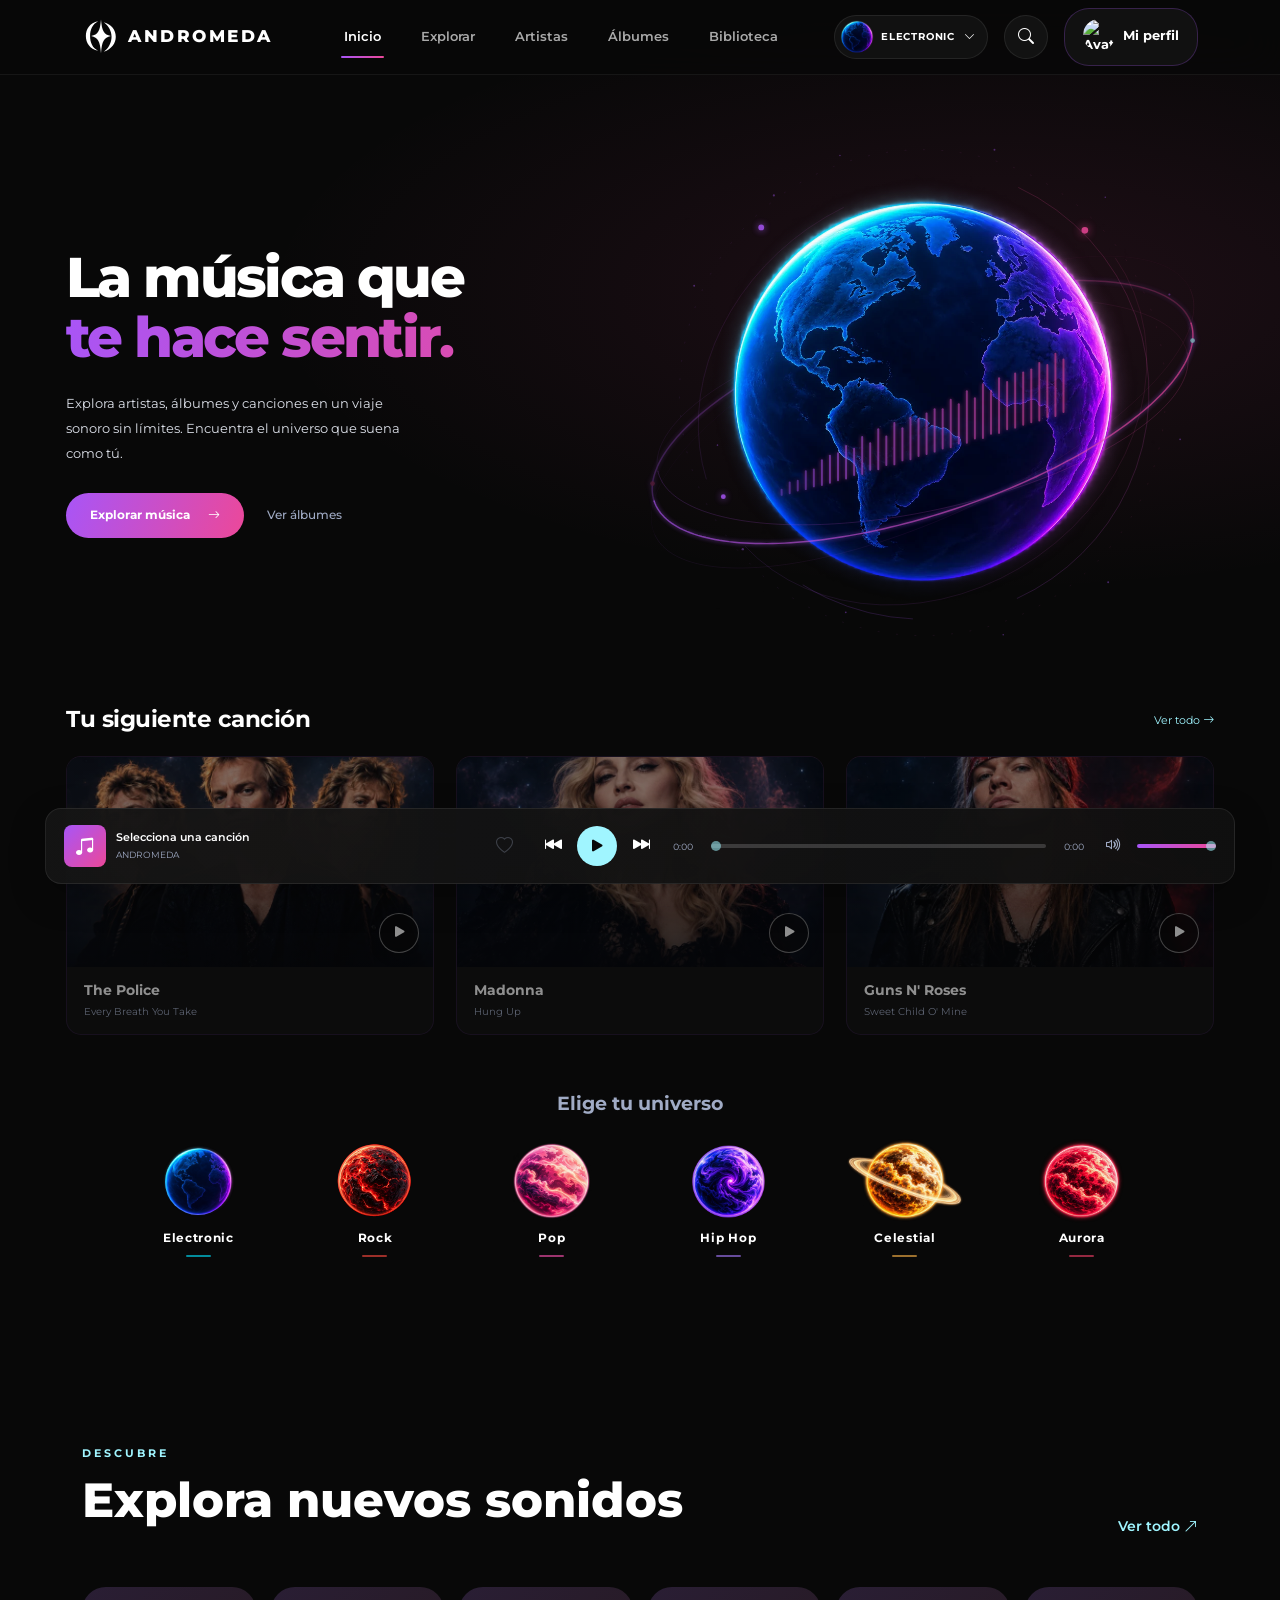
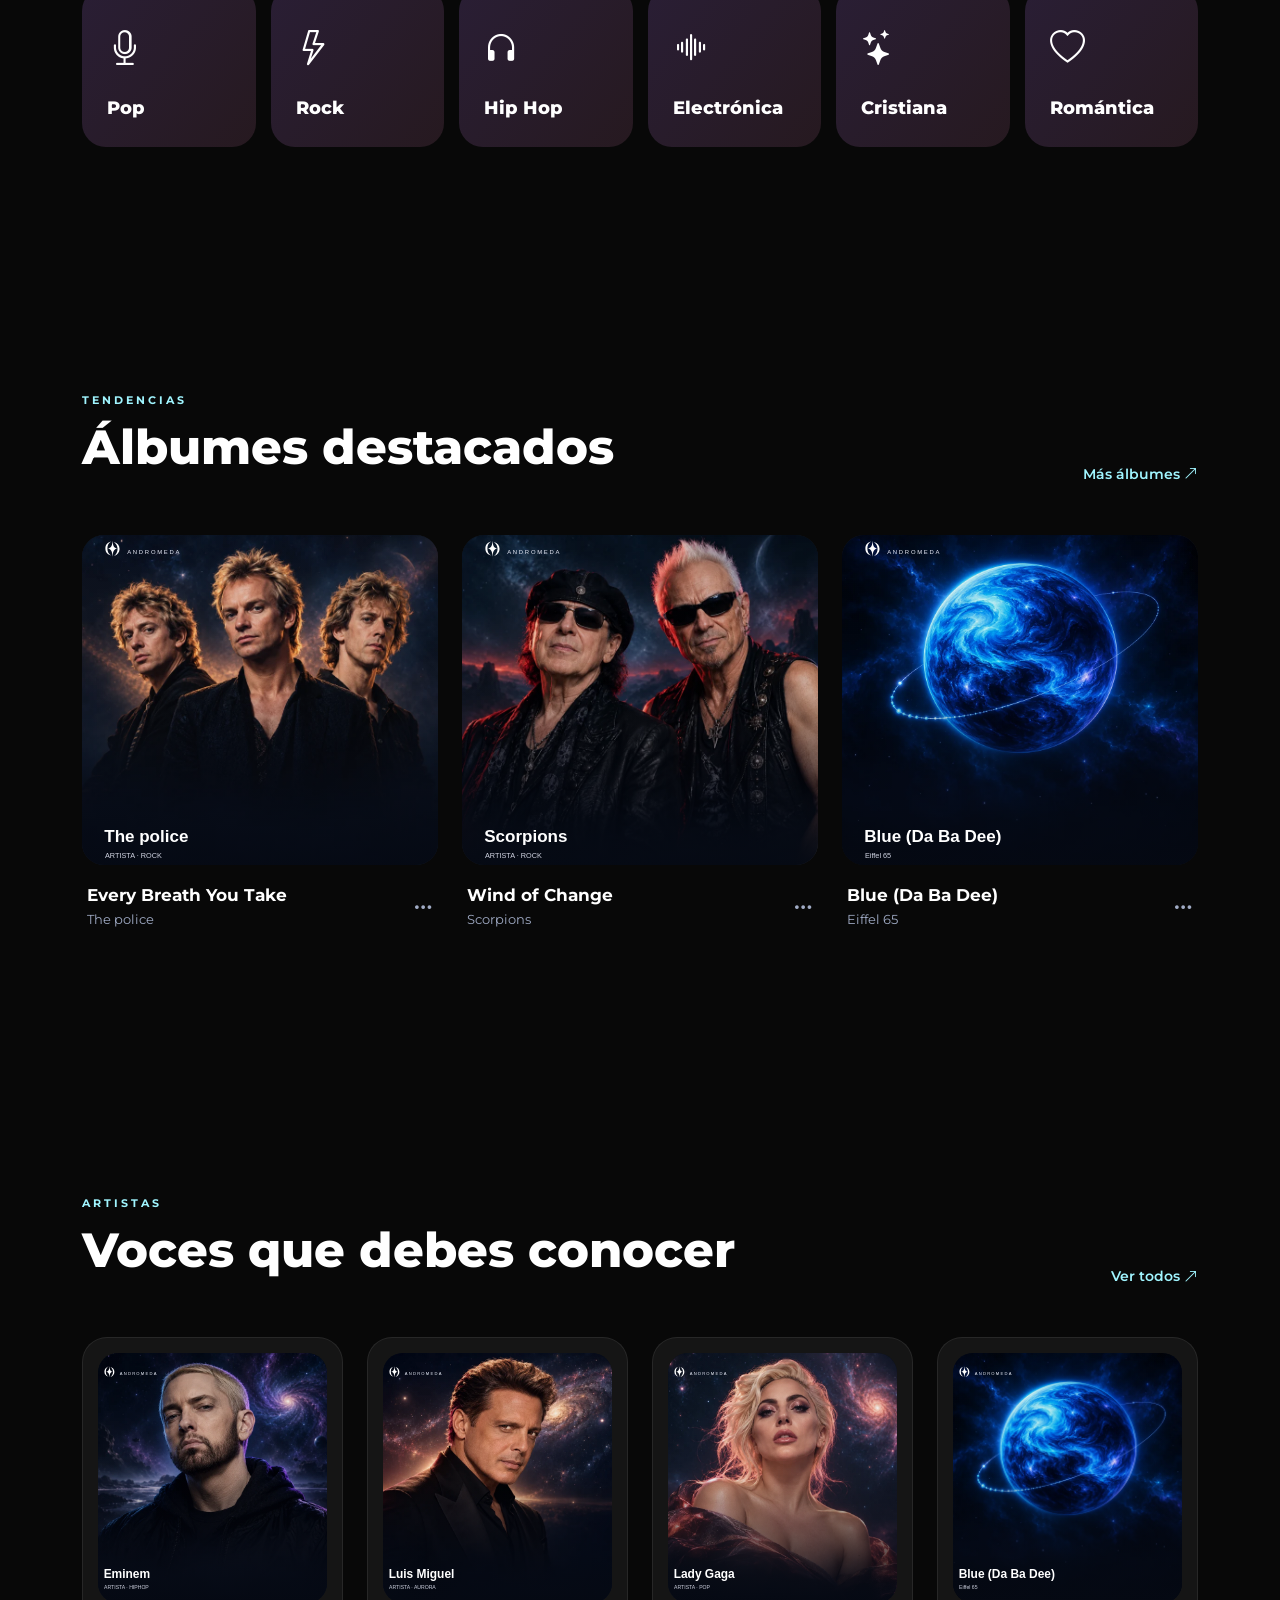
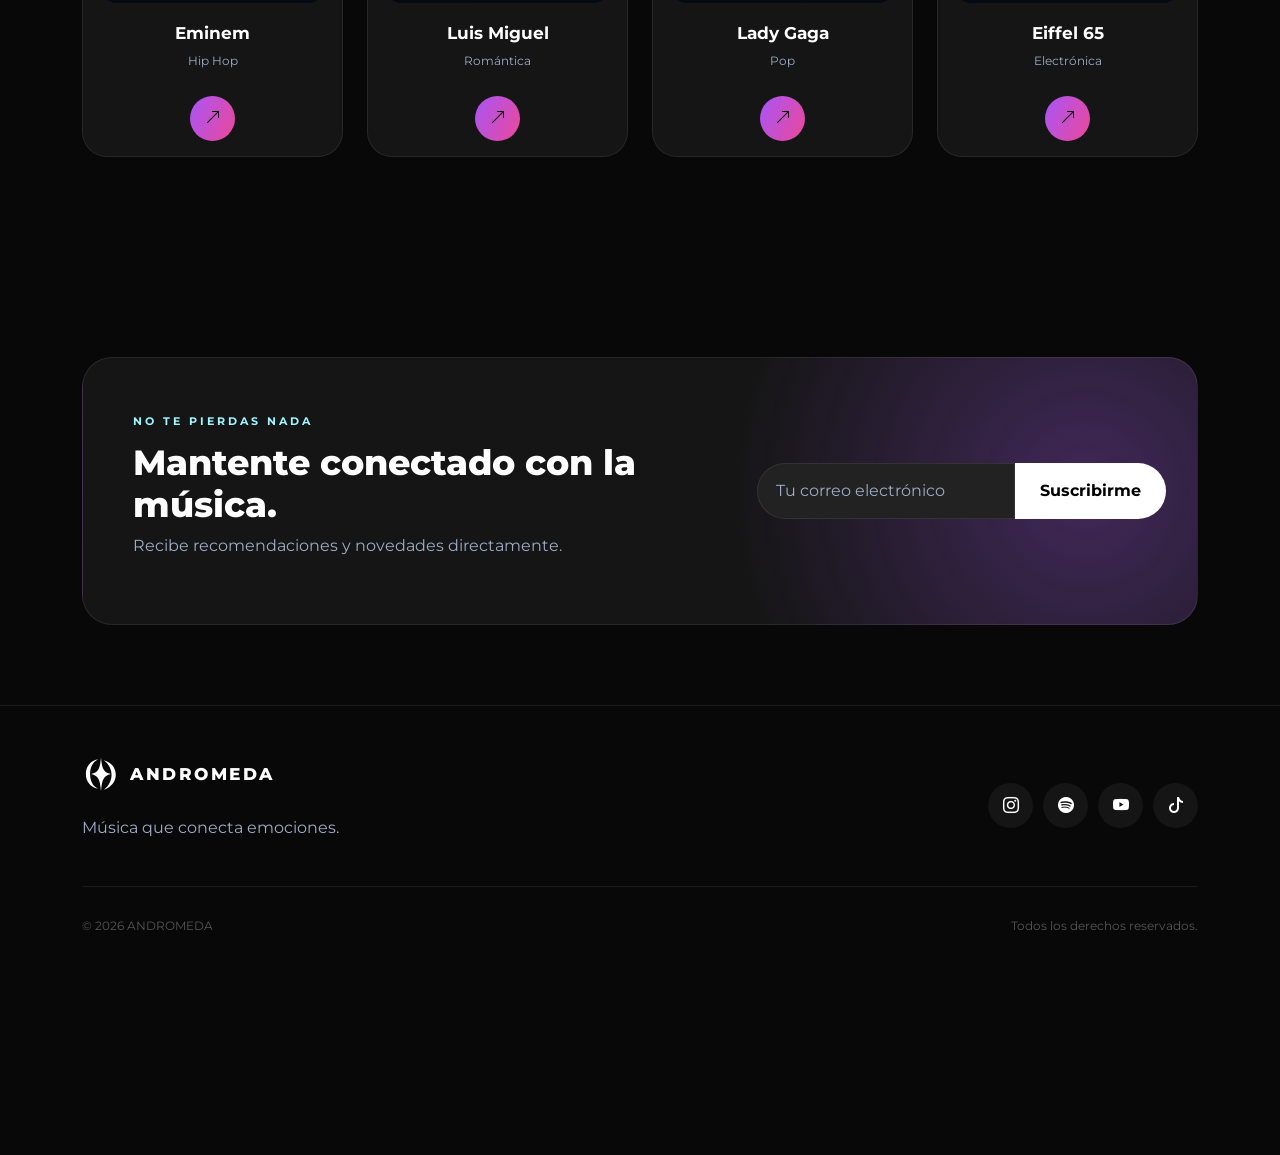
==== commit f508df93: "Fix mobile player touch targets and refresh admin entry after session changes" ====
--- a/index.html
+++ b/index.html
@@ -49,8 +49,8 @@
     <link rel="stylesheet" href="reproductor-premium.css?v=andromeda-ui-3">
 <link rel="stylesheet" href="biblioteca.css?v=1">
 <link rel="stylesheet" href="explorar-premium.css?v=2">
-<link rel="stylesheet" href="andromeda-brand.css?v=1"><link rel="icon" href="assets/andromeda/pulsar.svg" type="image/svg+xml"><link rel="stylesheet" href="andromeda-premium.css?v=12">
-<link rel="stylesheet" href="admin.css?v=1">
+<link rel="stylesheet" href="andromeda-brand.css?v=1"><link rel="icon" href="assets/andromeda/pulsar.svg" type="image/svg+xml"><link rel="stylesheet" href="andromeda-premium.css?v=13">
+<link rel="stylesheet" href="admin.css?v=2">
 </head>
 
 
@@ -1221,7 +1221,7 @@
 
 <script src="andromeda-core.js?v=admin-1"></script>
 <script src="catalogo.js?v=admin-1"></script>
-<script src="musica.js?v=admin-1"></script>
+<script src="musica.js?v=admin-2"></script>
 
 <!-- JAVASCRIPT EXPLORAR -->
 
@@ -1463,6 +1463,8 @@
 
 
 
+<a class="admin-profile-link" href="index.html?page=admin" data-page="admin" hidden><i class="bi bi-shield-lock" aria-hidden="true"></i> Panel de administración <i class="bi bi-arrow-up-right" aria-hidden="true"></i></a>
+
         <button
             type="button"
             class="edit-profile-button"
@@ -1659,7 +1661,6 @@
 
 
 
-<a class="admin-profile-link" href="index.html?page=admin" data-page="admin" hidden><i class="bi bi-shield-lock" aria-hidden="true"></i> Panel de administración <i class="bi bi-arrow-up-right" aria-hidden="true"></i></a>
 <section class="sl-profile-collection" aria-label="Mis playlists"><div class="sl-profile-heading"><h3>Mis playlists</h3><a href="index.html?page=biblioteca" data-page="biblioteca">Ver biblioteca <i class="bi bi-arrow-up-right"></i></a></div><div class="sl-profile-rows"><p class="sl-profile-note">Tus playlists aparecerán aquí.</p></div></section>
         <button
             type="button"
@@ -1686,6 +1687,6 @@
 <script src="reproductor-premium.js?v=andromeda-ui-3"></script>
 
 <script src="biblioteca.js?v=admin-1"></script>
-<script src="admin.js?v=1"></script>
-
-
+<script src="admin.js?v=2"></script>
+
+
--- a/andromeda-premium.css
+++ b/andromeda-premium.css
@@ -194,3 +194,29 @@
 /* Evitar desplazamientos pendientes al filtrar y abrir perfiles. */
 html:has(.artists-page){scroll-behavior:auto;}
 body .artists-page .artist-profile-overlay:not(.open){visibility:hidden;transition:none;}
+
+/* Áreas táctiles independientes del reproductor. */
+body #musicPlayer button{position:relative;touch-action:manipulation;}
+body #musicPlayer button::after{content:none;pointer-events:none;}
+body #musicPlayer button>i{pointer-events:none;}
+@media(pointer:coarse){
+ body #musicPlayer .control-buttons{width:132px;gap:0;}
+ body #musicPlayer :is(#previousBtn,#nextBtn,#mainPlayBtn,#playerFavoriteBtn,#playerMuteBtn){width:44px;height:44px;min-width:44px;min-height:44px;flex:0 0 44px;}
+ body #musicPlayer .control-buttons #mainPlayBtn{background:radial-gradient(circle at center,var(--primary-light) 0 19px,transparent 20px);}
+ body #musicPlayer input[type=range]{height:28px;}
+ body #musicPlayer input[type=range]::-webkit-slider-thumb{width:12px;height:12px;margin-top:-4px;opacity:1;}
+ body #musicPlayer input[type=range]::-moz-range-thumb{width:12px;height:12px;}
+ body #musicPlayer.music-player{bottom:calc(10px + env(safe-area-inset-bottom,0px));}
+}
+@media(pointer:coarse) and (min-width:1001px){
+ body #musicPlayer.music-player{grid-template-columns:minmax(100px,1fr) 44px 132px minmax(130px,1fr) 132px;}
+}
+@media(pointer:coarse) and (max-width:1000px){
+ body #musicPlayer.music-player{height:104px;grid-template-columns:minmax(0,1fr) 44px 132px;grid-template-rows:44px 24px;gap:6px;padding:10px;}
+ body #musicPlayer .player-favorite{grid-column:2;grid-row:1;}
+ body #musicPlayer .control-buttons{grid-column:3;grid-row:1;}
+ body #musicPlayer .progress-container{grid-column:1/-1;grid-row:2;}
+ body #musicPlayer .player-song{overflow:hidden;}
+ body #musicPlayer #playerCover{width:32px;height:32px;min-width:32px;min-height:32px;}
+ body #playbackStatus{bottom:calc(124px + env(safe-area-inset-bottom,0px));}
+}
--- a/admin.css
+++ b/admin.css
@@ -37,3 +37,5 @@
 @media(max-width:760px){.andromeda-admin{padding:100px 16px 120px}.ad-layout{grid-template-columns:1fr;gap:18px}.ad-sidebar{border-right:0;border-bottom:1px solid var(--ad-line);padding:0 0 14px;flex-direction:row;overflow:auto;gap:6px}.ad-sidebar .ad-wordmark,.ad-sidebar>.ad-eyebrow,.ad-orbit,.ad-sidebar .ad-return{display:none}.ad-sidebar button{flex-shrink:0;padding:9px 10px;font-size:11px;gap:7px}.ad-heading{align-items:flex-start;flex-direction:column;gap:15px;margin-top:20px}.ad-heading h1{font-size:28px}.ad-stats{grid-template-columns:repeat(2,minmax(0,1fr))}.ad-stat strong{font-size:22px}.ad-table th,.ad-table td{padding:10px}.ad-table th:nth-child(2),.ad-table td:nth-child(2){display:none}.ad-song-cell{min-width:160px;gap:8px}.ad-song-cell img{width:40px;height:40px}.ad-song-cell strong{font-size:10px}.ad-table th:nth-child(4),.ad-table td:nth-child(4){display:none}.ad-row-actions{flex-direction:column}.ad-icon{width:32px;min-height:32px}.ad-filters select{flex:1;min-width:125px}.ad-editor form{grid-template-columns:1fr}.ad-editor .ad-cover{grid-row:auto}.ad-tiles{grid-template-columns:repeat(2,minmax(0,1fr))}.ad-guide{padding:20px}.ad-breadcrumb{font-size:10px}.ad-gate{padding:30px 20px}.ad-pagination{flex-wrap:wrap}}
 @media(prefers-reduced-motion:reduce){.andromeda-admin *{scroll-behavior:auto!important;transition:none!important}}
 .home-track-grid[aria-busy="true"]{pointer-events:none;opacity:.55}
+
+body #profileOverlay .admin-profile-link{margin:0 0 16px;min-height:42px;}
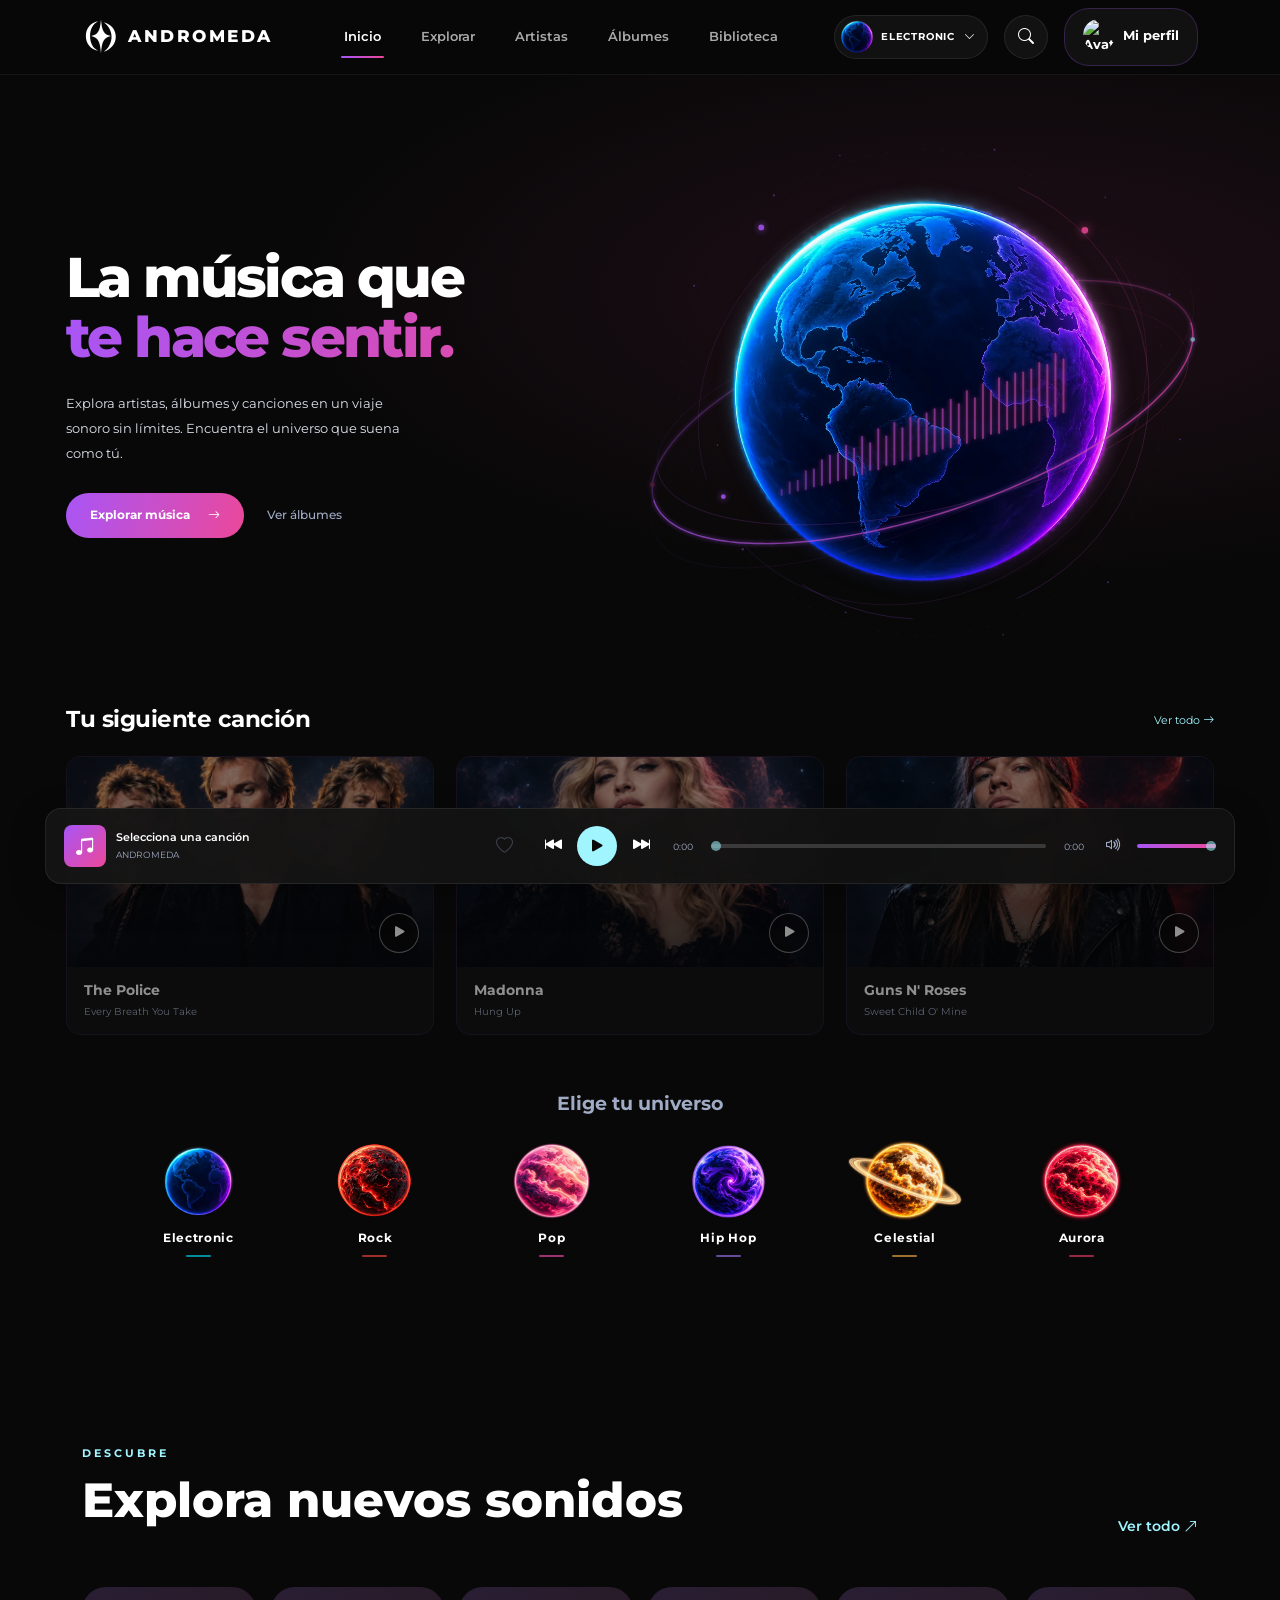
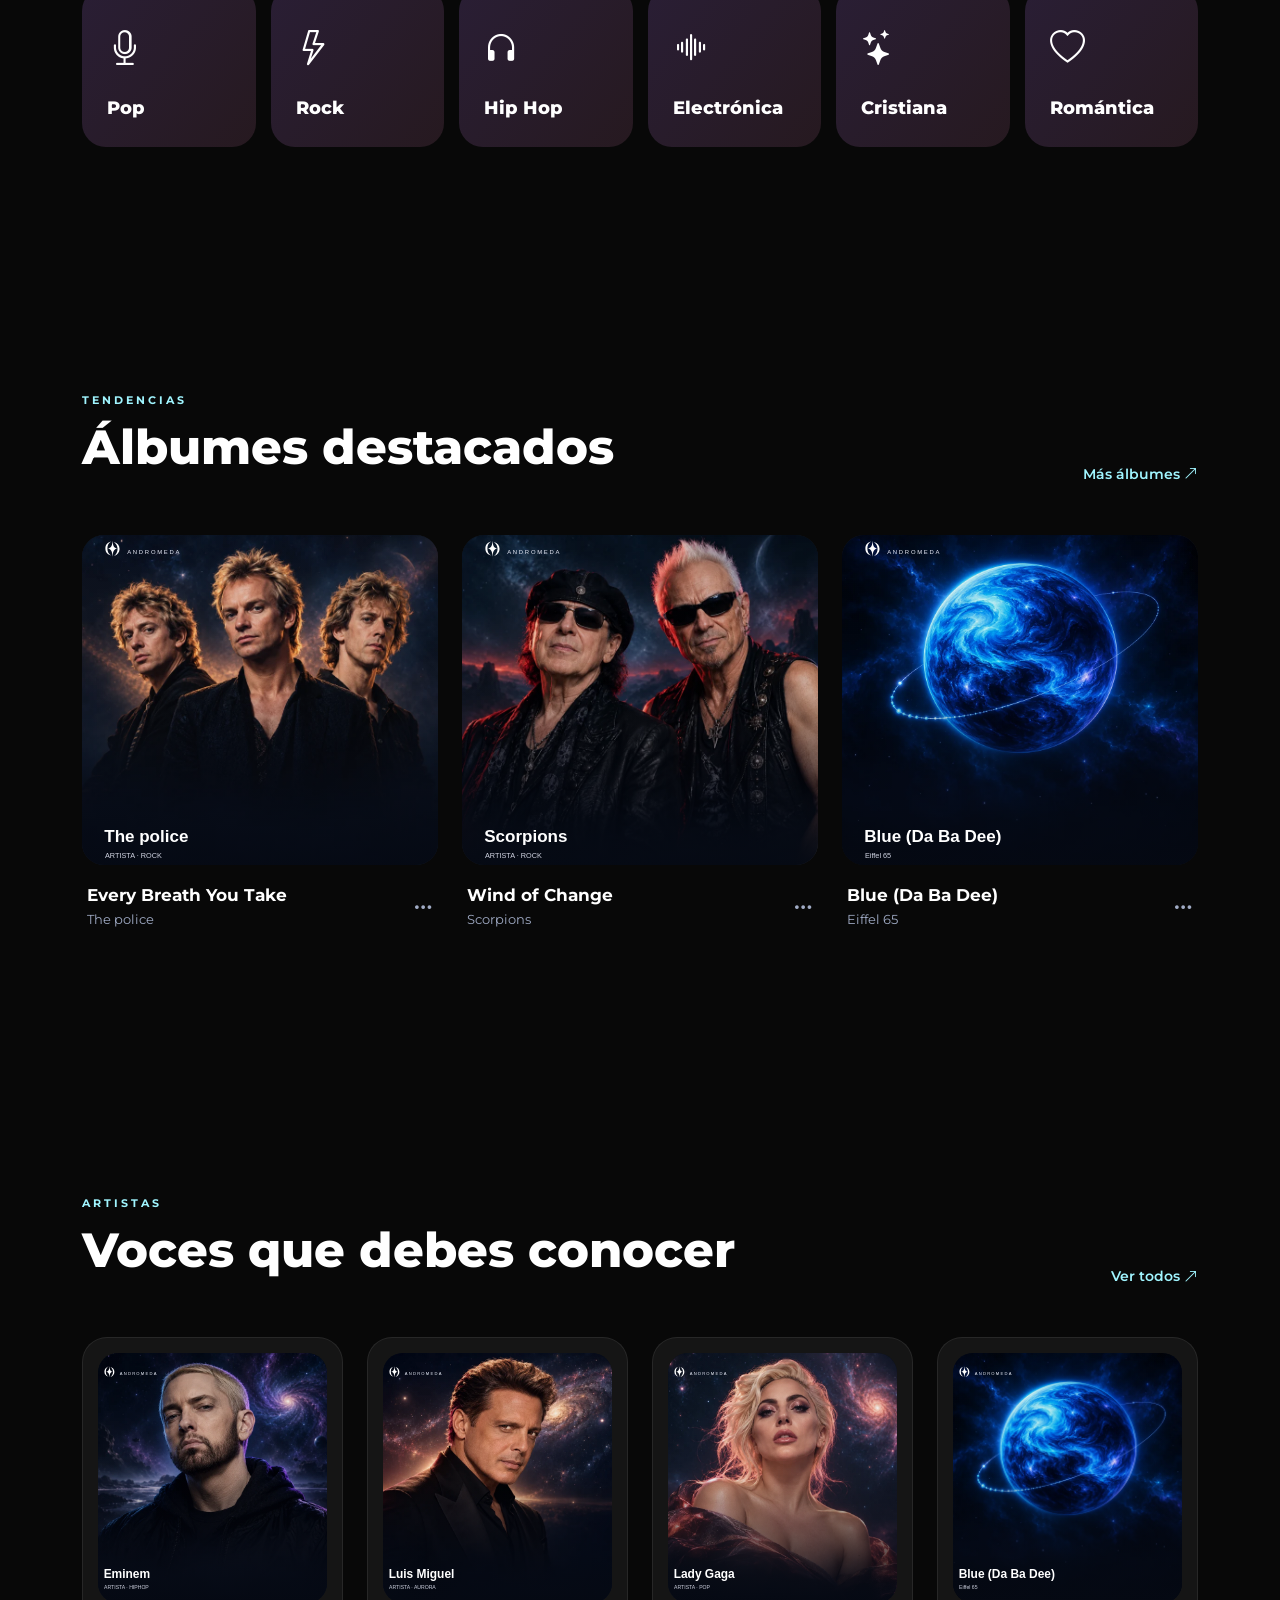
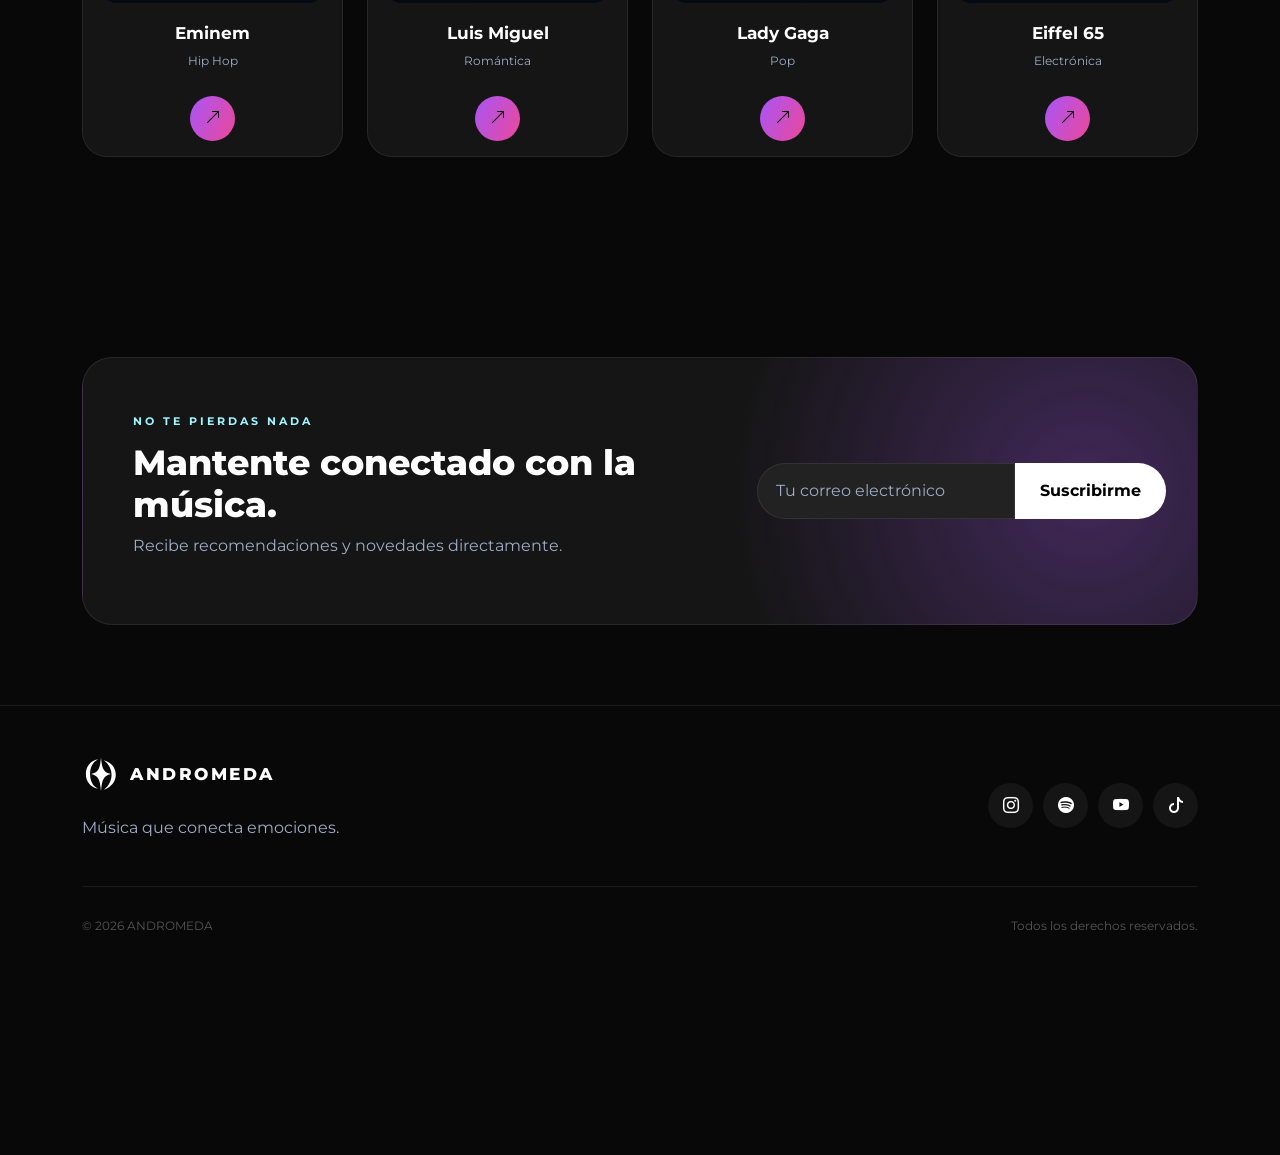
==== commit e29b96b6: "Prevent ad-blocking cosmetic filters from hiding the admin dashboard" ====
--- a/index.html
+++ b/index.html
@@ -50,7 +50,7 @@
 <link rel="stylesheet" href="biblioteca.css?v=1">
 <link rel="stylesheet" href="explorar-premium.css?v=2">
 <link rel="stylesheet" href="andromeda-brand.css?v=1"><link rel="icon" href="assets/andromeda/pulsar.svg" type="image/svg+xml"><link rel="stylesheet" href="andromeda-premium.css?v=13">
-<link rel="stylesheet" href="admin.css?v=2">
+<link rel="stylesheet" href="admin.css?v=3">
 </head>
 
 
@@ -1682,11 +1682,11 @@
 
 
 <!-- NAVEGACIÓN SPA MANTIENE VIVO EL REPRODUCTOR -->
-<script src="navegacion.js?v=admin-1"></script>
+<script src="navegacion.js?v=admin-3"></script>
 
 <script src="reproductor-premium.js?v=andromeda-ui-3"></script>
 
 <script src="biblioteca.js?v=admin-1"></script>
-<script src="admin.js?v=2"></script>
-
-
+<script src="admin.js?v=3"></script>
+
+
--- a/admin.css
+++ b/admin.css
@@ -1,40 +1,40 @@
 /* Panel de administración. */
 .admin-profile-link{display:flex;align-items:center;justify-content:center;gap:10px;margin-top:18px;padding:12px;border:1px solid color-mix(in srgb,var(--primary) 35%,transparent);border-radius:10px;color:var(--primary-light);font-size:12px;text-decoration:none;background:color-mix(in srgb,var(--primary) 7%,transparent)}
 .admin-profile-link[hidden],.andromeda-admin [hidden]{display:none!important}
-.andromeda-admin{--ad-line:color-mix(in srgb,var(--text) 12%,transparent);--ad-muted:color-mix(in srgb,var(--text) 60%,var(--bg-secondary));color:var(--text);font:400 13px/1.5 Montserrat,sans-serif;max-width:1640px;padding:118px 32px 140px;margin:auto;min-height:85dvh}
+.andromeda-admin{--andromeda-admin-line:color-mix(in srgb,var(--text) 12%,transparent);--andromeda-admin-muted:color-mix(in srgb,var(--text) 60%,var(--bg-secondary));color:var(--text);font:400 13px/1.5 Montserrat,sans-serif;max-width:1640px;padding:118px 32px 140px;margin:auto;min-height:85dvh}
 .andromeda-admin :is(button,input,select,textarea){font:inherit}
 .andromeda-admin button,.andromeda-admin a{touch-action:manipulation}
 .andromeda-admin button{cursor:pointer}
 .andromeda-admin :is(button,a,input,select,textarea):focus-visible{outline:2px solid var(--primary);outline-offset:3px}
 .andromeda-admin button:disabled{opacity:.5;cursor:wait}
-.ad-layout{display:grid;grid-template-columns:186px minmax(0,1fr);gap:32px}
-.ad-sidebar{border-right:1px solid var(--ad-line);padding-right:20px;display:flex;flex-direction:column;align-items:stretch;gap:5px}
-.ad-wordmark{margin-bottom:22px;display:flex;align-items:center;gap:9px;letter-spacing:3px;font-size:12px;font-weight:600}
-.ad-wordmark img{width:34px;height:34px}.ad-eyebrow{text-transform:uppercase;letter-spacing:2px;color:var(--primary-light);font-size:9px;font-weight:600;margin:0 0 12px}
-.ad-sidebar button,.ad-return{border:1px solid transparent;background:transparent;border-radius:9px;padding:11px 12px;text-align:left;display:flex;align-items:center;gap:12px;color:var(--ad-muted);text-decoration:none;font-size:12px}
-.ad-sidebar button[aria-current="page"]{border-color:color-mix(in srgb,var(--primary) 22%,transparent);color:var(--primary-light);background:color-mix(in srgb,var(--primary) 8%,transparent);box-shadow:inset 2px 0 var(--primary)}
-.ad-sidebar button i{font-size:16px}.ad-return{margin-top:auto;padding-top:35px;color:var(--text)}
-.ad-orbit{width:125px;max-width:85%;align-self:center;opacity:.75;margin:45px 0 16px;filter:drop-shadow(0 0 25px color-mix(in srgb,var(--primary) 14%,transparent))}
-.ad-main{min-width:0}.ad-breadcrumb{display:flex;justify-content:space-between;align-items:center;padding-bottom:18px;border-bottom:1px solid var(--ad-line);color:var(--ad-muted);font-size:11px}.ad-account{color:var(--primary-light);display:flex;gap:7px;align-items:center}
-.ad-heading{display:flex;justify-content:space-between;align-items:center;gap:20px;margin:27px 0 23px}.ad-heading h1{font-size:clamp(24px,2.4vw,35px);letter-spacing:-1px;margin:0 0 6px;font-weight:700}.ad-heading p{color:var(--ad-muted);margin:0;font-size:12px}.ad-actions{display:flex;gap:9px;flex-wrap:wrap}
-.ad-button,.ad-icon{display:inline-flex;justify-content:center;align-items:center;gap:8px;border:1px solid var(--ad-line);background:color-mix(in srgb,var(--card) 80%,transparent);color:var(--text);border-radius:9px;padding:10px 14px;text-decoration:none;min-height:39px;white-space:nowrap;font-weight:500;font-size:12px}
-.ad-button-primary{border-color:var(--primary);background:linear-gradient(115deg,var(--primary),color-mix(in srgb,var(--primary) 74%,var(--secondary)));color:var(--bg);font-weight:600;box-shadow:0 4px 18px color-mix(in srgb,var(--primary) 10%,transparent)}
-.ad-icon{padding:8px;width:36px;min-height:36px;font-size:15px;background:transparent}.ad-danger{color:#ff909c;border-color:#ff667a55}
-.ad-stats{display:grid;grid-template-columns:repeat(4,minmax(0,1fr));gap:12px;margin-bottom:22px}.ad-stat{display:flex;gap:13px;align-items:center;padding:16px;border:1px solid var(--ad-line);border-radius:11px;background:linear-gradient(135deg,color-mix(in srgb,var(--primary) 3%,var(--card)),var(--bg-secondary))}.ad-stat>i{width:37px;height:37px;border:1px solid color-mix(in srgb,var(--primary) 20%,transparent);border-radius:50%;display:grid;place-items:center;color:var(--primary-light);font-size:18px}.ad-stat strong{display:block;font-size:23px;font-weight:600;line-height:1.2}.ad-stat span{color:var(--ad-muted);font-size:11px}
-.ad-workspace{display:grid;grid-template-columns:minmax(0,1fr) 310px;gap:20px;align-items:start}.ad-workspace:has(.ad-editor[hidden]){grid-template-columns:minmax(0,1fr)}
-.ad-filters{display:flex;gap:10px;align-items:center;margin-bottom:15px;flex-wrap:wrap}.ad-search{flex:1;min-width:170px;position:relative}.ad-search>i{position:absolute;left:12px;top:12px;color:var(--ad-muted)}.ad-search input{padding-left:36px!important;width:100%}
-.andromeda-admin :is(input:not([type="file"]),select,textarea){min-height:40px;max-width:100%;border:1px solid var(--ad-line);border-radius:8px;background:color-mix(in srgb,var(--bg-secondary) 90%,transparent);color:var(--text);padding:9px 11px;font-size:12px}.andromeda-admin input::placeholder,.andromeda-admin textarea::placeholder{color:var(--ad-muted)}.andromeda-admin select option{background:var(--bg-secondary);color:var(--text)}
-.ad-table-wrap{border:1px solid var(--ad-line);border-radius:11px;overflow:auto}.ad-table{width:100%;border-collapse:collapse;text-align:left}.ad-table th{color:var(--ad-muted);font-size:10px;font-weight:500;padding:12px 14px;background:color-mix(in srgb,var(--primary) 3%,var(--card))}.ad-table td{padding:11px 14px;border-top:1px solid var(--ad-line);font-size:11px;vertical-align:middle}.ad-song-cell{display:flex;align-items:center;gap:12px;min-width:190px}.ad-song-cell img{width:48px;height:48px;border-radius:7px;object-fit:cover;flex-shrink:0;border:1px solid var(--ad-line)}.ad-song-cell strong{display:block;font-size:11px;font-weight:500;max-width:250px;overflow-wrap:anywhere}.ad-song-cell small{display:block;margin-top:4px;letter-spacing:2px;font-size:7px;color:var(--ad-muted)}
-.ad-badge{display:inline-flex;border:1px solid color-mix(in srgb,var(--universe,var(--primary)) 45%,transparent);background:color-mix(in srgb,var(--universe,var(--primary)) 9%,transparent);color:var(--universe,var(--primary-light));border-radius:20px;padding:4px 9px;font-size:10px;white-space:nowrap}.ad-badge[data-universe="rock"]{--universe:#ff7168}.ad-badge[data-universe="pop"]{--universe:#ff81c1}.ad-badge[data-universe="electronic"]{--universe:#55e9ff}.ad-badge[data-universe="hiphop"]{--universe:#bc99ff}.ad-badge[data-universe="aurora"]{--universe:#ff6b8d}.ad-badge[data-universe="celestial"]{--universe:#ffc568}.ad-state{color:#8fe1b7;font-size:10px}.ad-state-draft{color:var(--ad-muted)}.ad-row-actions{display:flex;gap:3px}
-.ad-pagination{display:flex;align-items:center;justify-content:space-between;gap:12px;margin-top:17px;color:var(--ad-muted);font-size:10px}.ad-pagination>div{display:flex;align-items:center;gap:12px}
-.ad-editor{border:1px solid color-mix(in srgb,var(--primary) 23%,var(--ad-line));border-radius:13px;background:radial-gradient(ellipse at 50% 0%,color-mix(in srgb,var(--primary) 5%,transparent),transparent 50%),var(--bg-secondary);padding:20px;position:sticky;top:105px;min-width:0}.ad-editor-heading{display:flex;justify-content:space-between;align-items:center;gap:10px;margin-bottom:16px}.ad-editor h2{font-size:17px;margin:0;letter-spacing:-.3px}.ad-editor form{display:grid;gap:12px}.ad-editor label{display:grid;gap:6px;font-size:10px;color:var(--ad-muted)}.ad-editor textarea{resize:vertical;min-height:75px}.ad-cover{display:flex;flex-direction:column;align-items:center;gap:10px;margin-bottom:4px}.ad-cover>img{width:150px;height:150px;object-fit:cover;border:1px solid var(--ad-line);border-radius:10px}.ad-cover label,.ad-upload{position:relative;border:1px solid var(--ad-line);border-radius:8px;padding:9px 12px;cursor:pointer;font-size:11px;color:var(--text);text-align:center}.ad-cover label input,.ad-upload input{position:absolute;inset:0;width:100%;height:100%;opacity:0;cursor:pointer}.ad-upload{border-style:dashed;min-height:83px;display:flex!important;flex-direction:column;align-items:center;justify-content:center;gap:7px!important;overflow-wrap:anywhere}.ad-upload i{font-size:20px;color:var(--primary-light)}.ad-upload span{max-width:240px}.ad-help{font-size:10px;color:var(--ad-muted);margin:0;line-height:1.7;overflow-wrap:anywhere}.ad-form-actions{display:flex;justify-content:flex-end;gap:8px;padding-top:5px}.ad-form-actions .ad-button{font-size:11px;padding:9px 11px}.ad-validation{font-size:10px;margin:0;color:var(--primary-light)}.ad-validation[data-error="true"]{color:#ff9ba6}.ad-status{margin:0 0 16px;color:var(--primary-light);font-size:12px}.ad-status:empty{display:none}.ad-status[data-error="true"]{color:#ff9ba6}.ad-empty{text-align:center;padding:50px 20px;color:var(--ad-muted)}
-.ad-gate{max-width:510px;margin:65px auto;text-align:center;padding:45px 30px;border:1px solid var(--ad-line);border-radius:20px;background:var(--bg-secondary)}.ad-gate>i{font-size:33px;color:var(--primary-light)}.ad-gate h1{font-size:25px;margin:18px 0 10px}.ad-gate p{color:var(--ad-muted);margin-bottom:25px}.ad-gate .ad-actions{justify-content:center}
-.ad-tiles{display:grid;grid-template-columns:repeat(3,minmax(0,1fr));gap:16px}.ad-tile{border:1px solid var(--ad-line);border-radius:13px;padding:20px;background:var(--bg-secondary)}.ad-tile img{width:72px;height:72px;object-fit:cover;border-radius:10px;margin-bottom:13px}.ad-tile h2{font-size:16px;margin:0 0 7px}.ad-tile p{font-size:11px;color:var(--ad-muted)}.ad-tile .ad-button{margin-top:8px}.ad-guide{max-width:820px;border:1px solid var(--ad-line);border-radius:13px;padding:27px;background:var(--bg-secondary)}.ad-guide h2{font-size:18px}.ad-guide p,.ad-guide li{font-size:12px;color:var(--ad-muted);line-height:1.9}.ad-guide pre{white-space:pre-wrap;overflow-wrap:anywhere;padding:16px;background:var(--bg);border:1px solid var(--ad-line);border-radius:9px;font-size:11px;color:var(--primary-light)}.ad-guide a{color:var(--primary-light)}
-.ad-confirm{inset:0;margin:auto;width:min(450px,calc(100% - 32px));padding:28px;background:var(--bg-secondary);color:var(--text);border:1px solid color-mix(in srgb,var(--primary) 35%,transparent);border-radius:18px;box-shadow:0 30px 100px #0009}.ad-confirm::backdrop{background:#020511bd;backdrop-filter:blur(8px)}.ad-confirm h2{font-size:20px}.ad-confirm p{color:var(--ad-muted);font-size:12px;line-height:1.7}.ad-confirm form{display:flex;justify-content:flex-end;gap:10px;margin-top:22px}
-@media(hover:hover){.andromeda-admin :is(.ad-button,.ad-icon,.ad-sidebar button):hover{border-color:var(--primary);filter:brightness(1.1)}}
-@media(min-width:1500px){.ad-workspace{grid-template-columns:minmax(0,1fr) 330px}}
-@media(max-width:1200px){.ad-layout{grid-template-columns:150px minmax(0,1fr);gap:22px}.ad-workspace{grid-template-columns:minmax(0,1fr)}.ad-editor{position:static;max-width:none}.ad-editor form{grid-template-columns:1fr 1fr}.ad-editor .ad-cover{grid-row:span 3}.ad-editor .ad-form-actions,.ad-editor .ad-validation{grid-column:1/-1}.ad-wordmark{letter-spacing:1.5px;font-size:10px}.ad-stats{gap:8px}.ad-stat{padding:12px;gap:8px}.ad-stat>i{width:30px;height:30px;font-size:15px}}
-@media(max-width:760px){.andromeda-admin{padding:100px 16px 120px}.ad-layout{grid-template-columns:1fr;gap:18px}.ad-sidebar{border-right:0;border-bottom:1px solid var(--ad-line);padding:0 0 14px;flex-direction:row;overflow:auto;gap:6px}.ad-sidebar .ad-wordmark,.ad-sidebar>.ad-eyebrow,.ad-orbit,.ad-sidebar .ad-return{display:none}.ad-sidebar button{flex-shrink:0;padding:9px 10px;font-size:11px;gap:7px}.ad-heading{align-items:flex-start;flex-direction:column;gap:15px;margin-top:20px}.ad-heading h1{font-size:28px}.ad-stats{grid-template-columns:repeat(2,minmax(0,1fr))}.ad-stat strong{font-size:22px}.ad-table th,.ad-table td{padding:10px}.ad-table th:nth-child(2),.ad-table td:nth-child(2){display:none}.ad-song-cell{min-width:160px;gap:8px}.ad-song-cell img{width:40px;height:40px}.ad-song-cell strong{font-size:10px}.ad-table th:nth-child(4),.ad-table td:nth-child(4){display:none}.ad-row-actions{flex-direction:column}.ad-icon{width:32px;min-height:32px}.ad-filters select{flex:1;min-width:125px}.ad-editor form{grid-template-columns:1fr}.ad-editor .ad-cover{grid-row:auto}.ad-tiles{grid-template-columns:repeat(2,minmax(0,1fr))}.ad-guide{padding:20px}.ad-breadcrumb{font-size:10px}.ad-gate{padding:30px 20px}.ad-pagination{flex-wrap:wrap}}
+.andromeda-admin-layout{display:grid;grid-template-columns:186px minmax(0,1fr);gap:32px}
+.andromeda-admin-sidebar{border-right:1px solid var(--andromeda-admin-line);padding-right:20px;display:flex;flex-direction:column;align-items:stretch;gap:5px}
+.andromeda-admin-wordmark{margin-bottom:22px;display:flex;align-items:center;gap:9px;letter-spacing:3px;font-size:12px;font-weight:600}
+.andromeda-admin-wordmark img{width:34px;height:34px}.andromeda-admin-eyebrow{text-transform:uppercase;letter-spacing:2px;color:var(--primary-light);font-size:9px;font-weight:600;margin:0 0 12px}
+.andromeda-admin-sidebar button,.andromeda-admin-return{border:1px solid transparent;background:transparent;border-radius:9px;padding:11px 12px;text-align:left;display:flex;align-items:center;gap:12px;color:var(--andromeda-admin-muted);text-decoration:none;font-size:12px}
+.andromeda-admin-sidebar button[aria-current="page"]{border-color:color-mix(in srgb,var(--primary) 22%,transparent);color:var(--primary-light);background:color-mix(in srgb,var(--primary) 8%,transparent);box-shadow:inset 2px 0 var(--primary)}
+.andromeda-admin-sidebar button i{font-size:16px}.andromeda-admin-return{margin-top:auto;padding-top:35px;color:var(--text)}
+.andromeda-admin-orbit{width:125px;max-width:85%;align-self:center;opacity:.75;margin:45px 0 16px;filter:drop-shadow(0 0 25px color-mix(in srgb,var(--primary) 14%,transparent))}
+.andromeda-admin-main{min-width:0}.andromeda-admin-breadcrumb{display:flex;justify-content:space-between;align-items:center;padding-bottom:18px;border-bottom:1px solid var(--andromeda-admin-line);color:var(--andromeda-admin-muted);font-size:11px}.andromeda-admin-account{color:var(--primary-light);display:flex;gap:7px;align-items:center}
+.andromeda-admin-heading{display:flex;justify-content:space-between;align-items:center;gap:20px;margin:27px 0 23px}.andromeda-admin-heading h1{font-size:clamp(24px,2.4vw,35px);letter-spacing:-1px;margin:0 0 6px;font-weight:700}.andromeda-admin-heading p{color:var(--andromeda-admin-muted);margin:0;font-size:12px}.andromeda-admin-actions{display:flex;gap:9px;flex-wrap:wrap}
+.andromeda-admin-button,.andromeda-admin-icon{display:inline-flex;justify-content:center;align-items:center;gap:8px;border:1px solid var(--andromeda-admin-line);background:color-mix(in srgb,var(--card) 80%,transparent);color:var(--text);border-radius:9px;padding:10px 14px;text-decoration:none;min-height:39px;white-space:nowrap;font-weight:500;font-size:12px}
+.andromeda-admin-button-primary{border-color:var(--primary);background:linear-gradient(115deg,var(--primary),color-mix(in srgb,var(--primary) 74%,var(--secondary)));color:var(--bg);font-weight:600;box-shadow:0 4px 18px color-mix(in srgb,var(--primary) 10%,transparent)}
+.andromeda-admin-icon{padding:8px;width:36px;min-height:36px;font-size:15px;background:transparent}.andromeda-admin-danger{color:#ff909c;border-color:#ff667a55}
+.andromeda-admin-stats{display:grid;grid-template-columns:repeat(4,minmax(0,1fr));gap:12px;margin-bottom:22px}.andromeda-admin-stat{display:flex;gap:13px;align-items:center;padding:16px;border:1px solid var(--andromeda-admin-line);border-radius:11px;background:linear-gradient(135deg,color-mix(in srgb,var(--primary) 3%,var(--card)),var(--bg-secondary))}.andromeda-admin-stat>i{width:37px;height:37px;border:1px solid color-mix(in srgb,var(--primary) 20%,transparent);border-radius:50%;display:grid;place-items:center;color:var(--primary-light);font-size:18px}.andromeda-admin-stat strong{display:block;font-size:23px;font-weight:600;line-height:1.2}.andromeda-admin-stat span{color:var(--andromeda-admin-muted);font-size:11px}
+.andromeda-admin-workspace{display:grid;grid-template-columns:minmax(0,1fr) 310px;gap:20px;align-items:start}.andromeda-admin-workspace:has(.andromeda-admin-editor[hidden]){grid-template-columns:minmax(0,1fr)}
+.andromeda-admin-filters{display:flex;gap:10px;align-items:center;margin-bottom:15px;flex-wrap:wrap}.andromeda-admin-search{flex:1;min-width:170px;position:relative}.andromeda-admin-search>i{position:absolute;left:12px;top:12px;color:var(--andromeda-admin-muted)}.andromeda-admin-search input{padding-left:36px!important;width:100%}
+.andromeda-admin :is(input:not([type="file"]),select,textarea){min-height:40px;max-width:100%;border:1px solid var(--andromeda-admin-line);border-radius:8px;background:color-mix(in srgb,var(--bg-secondary) 90%,transparent);color:var(--text);padding:9px 11px;font-size:12px}.andromeda-admin input::placeholder,.andromeda-admin textarea::placeholder{color:var(--andromeda-admin-muted)}.andromeda-admin select option{background:var(--bg-secondary);color:var(--text)}
+.andromeda-admin-table-wrap{border:1px solid var(--andromeda-admin-line);border-radius:11px;overflow:auto}.andromeda-admin-table{width:100%;border-collapse:collapse;text-align:left}.andromeda-admin-table th{color:var(--andromeda-admin-muted);font-size:10px;font-weight:500;padding:12px 14px;background:color-mix(in srgb,var(--primary) 3%,var(--card))}.andromeda-admin-table td{padding:11px 14px;border-top:1px solid var(--andromeda-admin-line);font-size:11px;vertical-align:middle}.andromeda-admin-song-cell{display:flex;align-items:center;gap:12px;min-width:190px}.andromeda-admin-song-cell img{width:48px;height:48px;border-radius:7px;object-fit:cover;flex-shrink:0;border:1px solid var(--andromeda-admin-line)}.andromeda-admin-song-cell strong{display:block;font-size:11px;font-weight:500;max-width:250px;overflow-wrap:anywhere}.andromeda-admin-song-cell small{display:block;margin-top:4px;letter-spacing:2px;font-size:7px;color:var(--andromeda-admin-muted)}
+.andromeda-admin-badge{display:inline-flex;border:1px solid color-mix(in srgb,var(--universe,var(--primary)) 45%,transparent);background:color-mix(in srgb,var(--universe,var(--primary)) 9%,transparent);color:var(--universe,var(--primary-light));border-radius:20px;padding:4px 9px;font-size:10px;white-space:nowrap}.andromeda-admin-badge[data-universe="rock"]{--universe:#ff7168}.andromeda-admin-badge[data-universe="pop"]{--universe:#ff81c1}.andromeda-admin-badge[data-universe="electronic"]{--universe:#55e9ff}.andromeda-admin-badge[data-universe="hiphop"]{--universe:#bc99ff}.andromeda-admin-badge[data-universe="aurora"]{--universe:#ff6b8d}.andromeda-admin-badge[data-universe="celestial"]{--universe:#ffc568}.andromeda-admin-state{color:#8fe1b7;font-size:10px}.andromeda-admin-state-draft{color:var(--andromeda-admin-muted)}.andromeda-admin-row-actions{display:flex;gap:3px}
+.andromeda-admin-pagination{display:flex;align-items:center;justify-content:space-between;gap:12px;margin-top:17px;color:var(--andromeda-admin-muted);font-size:10px}.andromeda-admin-pagination>div{display:flex;align-items:center;gap:12px}
+.andromeda-admin-editor{border:1px solid color-mix(in srgb,var(--primary) 23%,var(--andromeda-admin-line));border-radius:13px;background:radial-gradient(ellipse at 50% 0%,color-mix(in srgb,var(--primary) 5%,transparent),transparent 50%),var(--bg-secondary);padding:20px;position:sticky;top:105px;min-width:0}.andromeda-admin-editor-heading{display:flex;justify-content:space-between;align-items:center;gap:10px;margin-bottom:16px}.andromeda-admin-editor h2{font-size:17px;margin:0;letter-spacing:-.3px}.andromeda-admin-editor form{display:grid;gap:12px}.andromeda-admin-editor label{display:grid;gap:6px;font-size:10px;color:var(--andromeda-admin-muted)}.andromeda-admin-editor textarea{resize:vertical;min-height:75px}.andromeda-admin-cover{display:flex;flex-direction:column;align-items:center;gap:10px;margin-bottom:4px}.andromeda-admin-cover>img{width:150px;height:150px;object-fit:cover;border:1px solid var(--andromeda-admin-line);border-radius:10px}.andromeda-admin-cover label,.andromeda-admin-upload{position:relative;border:1px solid var(--andromeda-admin-line);border-radius:8px;padding:9px 12px;cursor:pointer;font-size:11px;color:var(--text);text-align:center}.andromeda-admin-cover label input,.andromeda-admin-upload input{position:absolute;inset:0;width:100%;height:100%;opacity:0;cursor:pointer}.andromeda-admin-upload{border-style:dashed;min-height:83px;display:flex!important;flex-direction:column;align-items:center;justify-content:center;gap:7px!important;overflow-wrap:anywhere}.andromeda-admin-upload i{font-size:20px;color:var(--primary-light)}.andromeda-admin-upload span{max-width:240px}.andromeda-admin-help{font-size:10px;color:var(--andromeda-admin-muted);margin:0;line-height:1.7;overflow-wrap:anywhere}.andromeda-admin-form-actions{display:flex;justify-content:flex-end;gap:8px;padding-top:5px}.andromeda-admin-form-actions .andromeda-admin-button{font-size:11px;padding:9px 11px}.andromeda-admin-validation{font-size:10px;margin:0;color:var(--primary-light)}.andromeda-admin-validation[data-error="true"]{color:#ff9ba6}.andromeda-admin-status{margin:0 0 16px;color:var(--primary-light);font-size:12px}.andromeda-admin-status:empty{display:none}.andromeda-admin-status[data-error="true"]{color:#ff9ba6}.andromeda-admin-empty{text-align:center;padding:50px 20px;color:var(--andromeda-admin-muted)}
+.andromeda-admin-gate{max-width:510px;margin:65px auto;text-align:center;padding:45px 30px;border:1px solid var(--andromeda-admin-line);border-radius:20px;background:var(--bg-secondary)}.andromeda-admin-gate>i{font-size:33px;color:var(--primary-light)}.andromeda-admin-gate h1{font-size:25px;margin:18px 0 10px}.andromeda-admin-gate p{color:var(--andromeda-admin-muted);margin-bottom:25px}.andromeda-admin-gate .andromeda-admin-actions{justify-content:center}
+.andromeda-admin-tiles{display:grid;grid-template-columns:repeat(3,minmax(0,1fr));gap:16px}.andromeda-admin-tile{border:1px solid var(--andromeda-admin-line);border-radius:13px;padding:20px;background:var(--bg-secondary)}.andromeda-admin-tile img{width:72px;height:72px;object-fit:cover;border-radius:10px;margin-bottom:13px}.andromeda-admin-tile h2{font-size:16px;margin:0 0 7px}.andromeda-admin-tile p{font-size:11px;color:var(--andromeda-admin-muted)}.andromeda-admin-tile .andromeda-admin-button{margin-top:8px}.andromeda-admin-guide{max-width:820px;border:1px solid var(--andromeda-admin-line);border-radius:13px;padding:27px;background:var(--bg-secondary)}.andromeda-admin-guide h2{font-size:18px}.andromeda-admin-guide p,.andromeda-admin-guide li{font-size:12px;color:var(--andromeda-admin-muted);line-height:1.9}.andromeda-admin-guide pre{white-space:pre-wrap;overflow-wrap:anywhere;padding:16px;background:var(--bg);border:1px solid var(--andromeda-admin-line);border-radius:9px;font-size:11px;color:var(--primary-light)}.andromeda-admin-guide a{color:var(--primary-light)}
+.andromeda-admin-confirm{inset:0;margin:auto;width:min(450px,calc(100% - 32px));padding:28px;background:var(--bg-secondary);color:var(--text);border:1px solid color-mix(in srgb,var(--primary) 35%,transparent);border-radius:18px;box-shadow:0 30px 100px #0009}.andromeda-admin-confirm::backdrop{background:#020511bd;backdrop-filter:blur(8px)}.andromeda-admin-confirm h2{font-size:20px}.andromeda-admin-confirm p{color:var(--andromeda-admin-muted);font-size:12px;line-height:1.7}.andromeda-admin-confirm form{display:flex;justify-content:flex-end;gap:10px;margin-top:22px}
+@media(hover:hover){.andromeda-admin :is(.andromeda-admin-button,.andromeda-admin-icon,.andromeda-admin-sidebar button):hover{border-color:var(--primary);filter:brightness(1.1)}}
+@media(min-width:1500px){.andromeda-admin-workspace{grid-template-columns:minmax(0,1fr) 330px}}
+@media(max-width:1200px){.andromeda-admin-layout{grid-template-columns:150px minmax(0,1fr);gap:22px}.andromeda-admin-workspace{grid-template-columns:minmax(0,1fr)}.andromeda-admin-editor{position:static;max-width:none}.andromeda-admin-editor form{grid-template-columns:1fr 1fr}.andromeda-admin-editor .andromeda-admin-cover{grid-row:span 3}.andromeda-admin-editor .andromeda-admin-form-actions,.andromeda-admin-editor .andromeda-admin-validation{grid-column:1/-1}.andromeda-admin-wordmark{letter-spacing:1.5px;font-size:10px}.andromeda-admin-stats{gap:8px}.andromeda-admin-stat{padding:12px;gap:8px}.andromeda-admin-stat>i{width:30px;height:30px;font-size:15px}}
+@media(max-width:760px){.andromeda-admin{padding:100px 16px 120px}.andromeda-admin-layout{grid-template-columns:1fr;gap:18px}.andromeda-admin-sidebar{border-right:0;border-bottom:1px solid var(--andromeda-admin-line);padding:0 0 14px;flex-direction:row;overflow:auto;gap:6px}.andromeda-admin-sidebar .andromeda-admin-wordmark,.andromeda-admin-sidebar>.andromeda-admin-eyebrow,.andromeda-admin-orbit,.andromeda-admin-sidebar .andromeda-admin-return{display:none}.andromeda-admin-sidebar button{flex-shrink:0;padding:9px 10px;font-size:11px;gap:7px}.andromeda-admin-heading{align-items:flex-start;flex-direction:column;gap:15px;margin-top:20px}.andromeda-admin-heading h1{font-size:28px}.andromeda-admin-stats{grid-template-columns:repeat(2,minmax(0,1fr))}.andromeda-admin-stat strong{font-size:22px}.andromeda-admin-table th,.andromeda-admin-table td{padding:10px}.andromeda-admin-table th:nth-child(2),.andromeda-admin-table td:nth-child(2){display:none}.andromeda-admin-song-cell{min-width:160px;gap:8px}.andromeda-admin-song-cell img{width:40px;height:40px}.andromeda-admin-song-cell strong{font-size:10px}.andromeda-admin-table th:nth-child(4),.andromeda-admin-table td:nth-child(4){display:none}.andromeda-admin-row-actions{flex-direction:column}.andromeda-admin-icon{width:32px;min-height:32px}.andromeda-admin-filters select{flex:1;min-width:125px}.andromeda-admin-editor form{grid-template-columns:1fr}.andromeda-admin-editor .andromeda-admin-cover{grid-row:auto}.andromeda-admin-tiles{grid-template-columns:repeat(2,minmax(0,1fr))}.andromeda-admin-guide{padding:20px}.andromeda-admin-breadcrumb{font-size:10px}.andromeda-admin-gate{padding:30px 20px}.andromeda-admin-pagination{flex-wrap:wrap}}
 @media(prefers-reduced-motion:reduce){.andromeda-admin *{scroll-behavior:auto!important;transition:none!important}}
 .home-track-grid[aria-busy="true"]{pointer-events:none;opacity:.55}
 
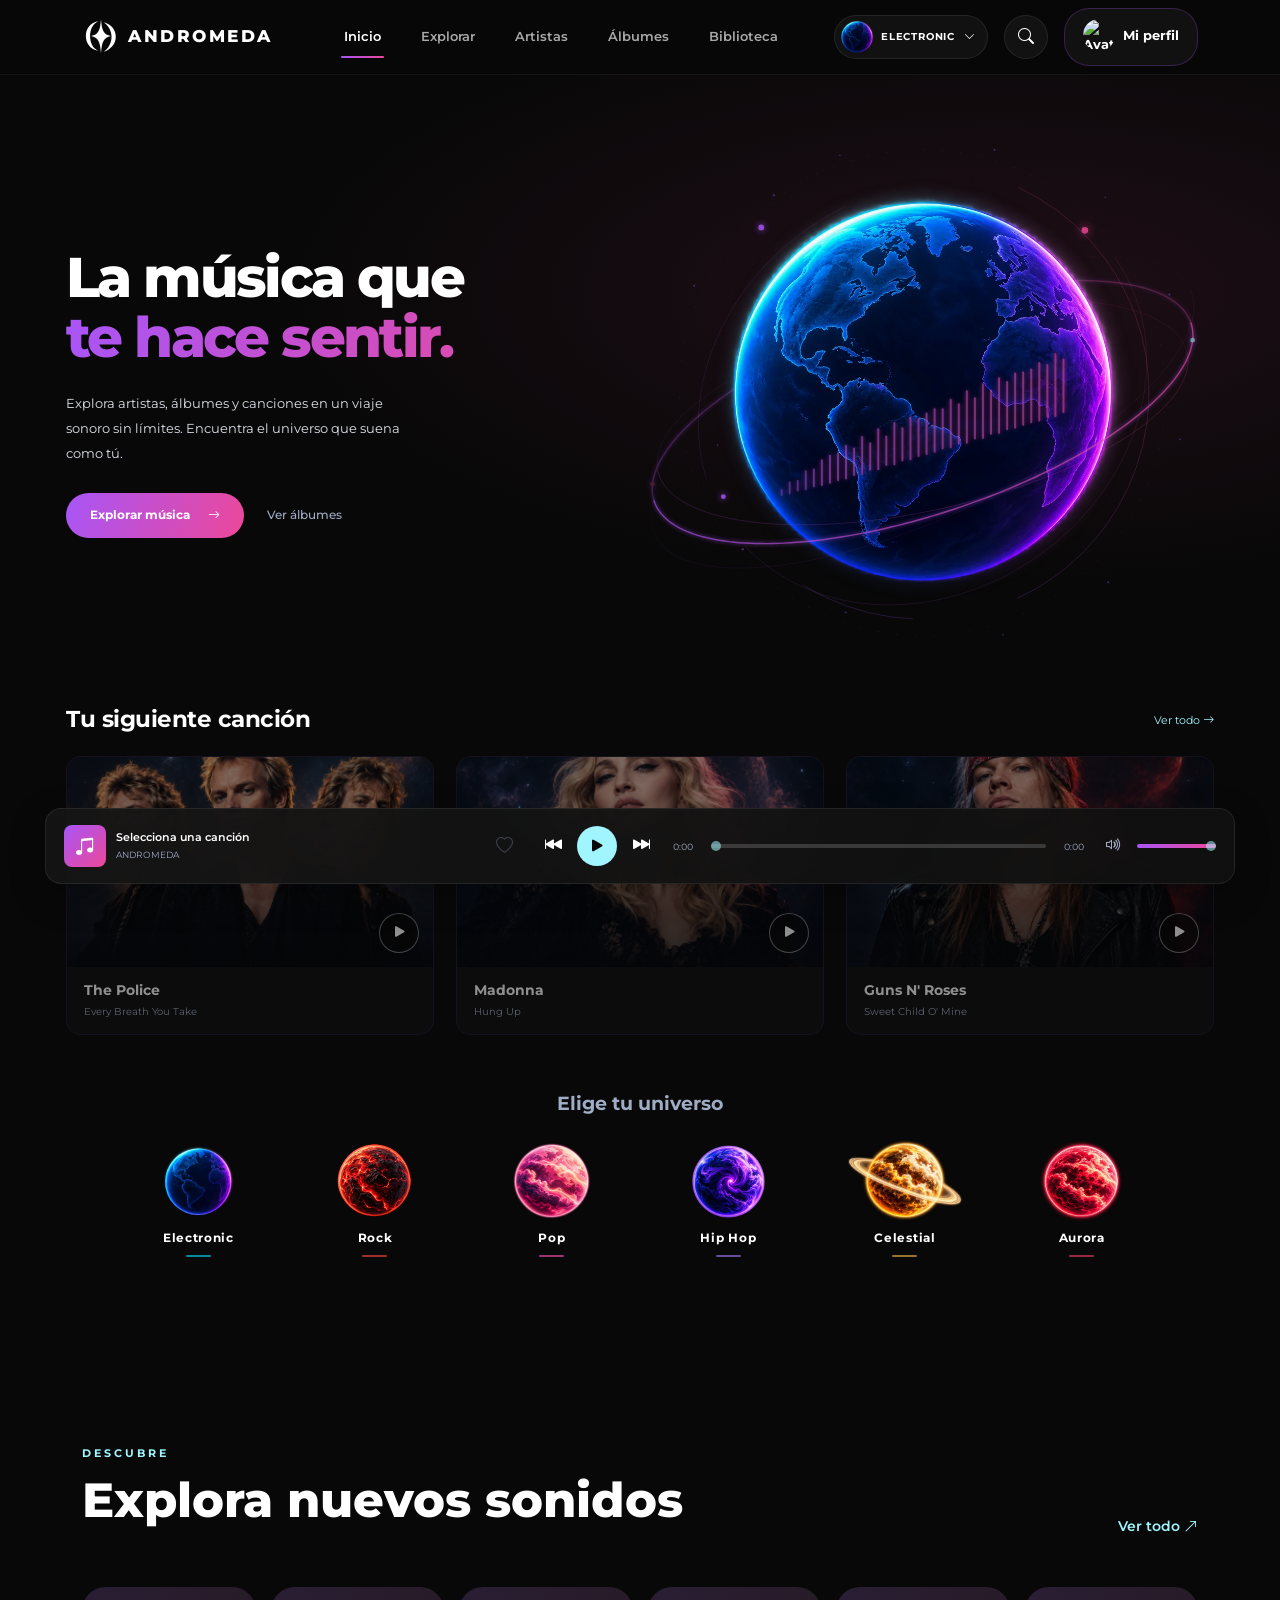
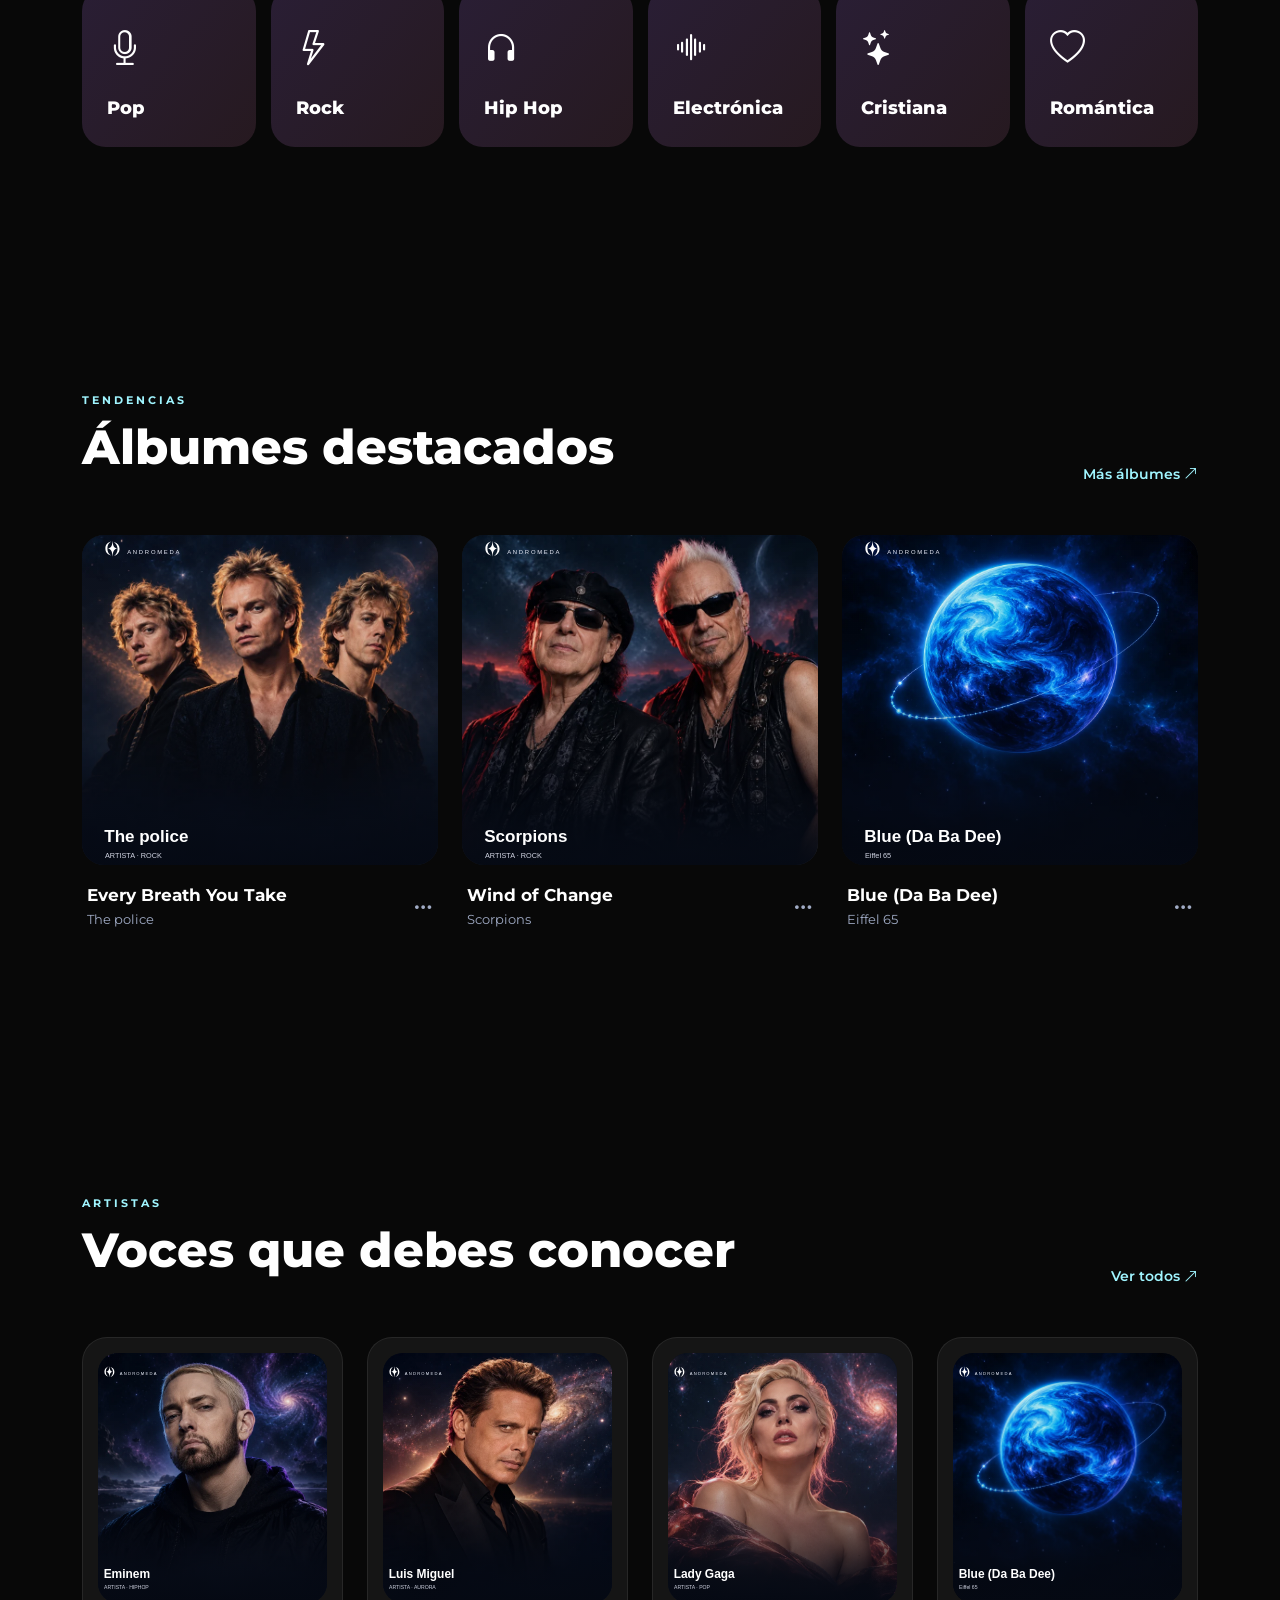
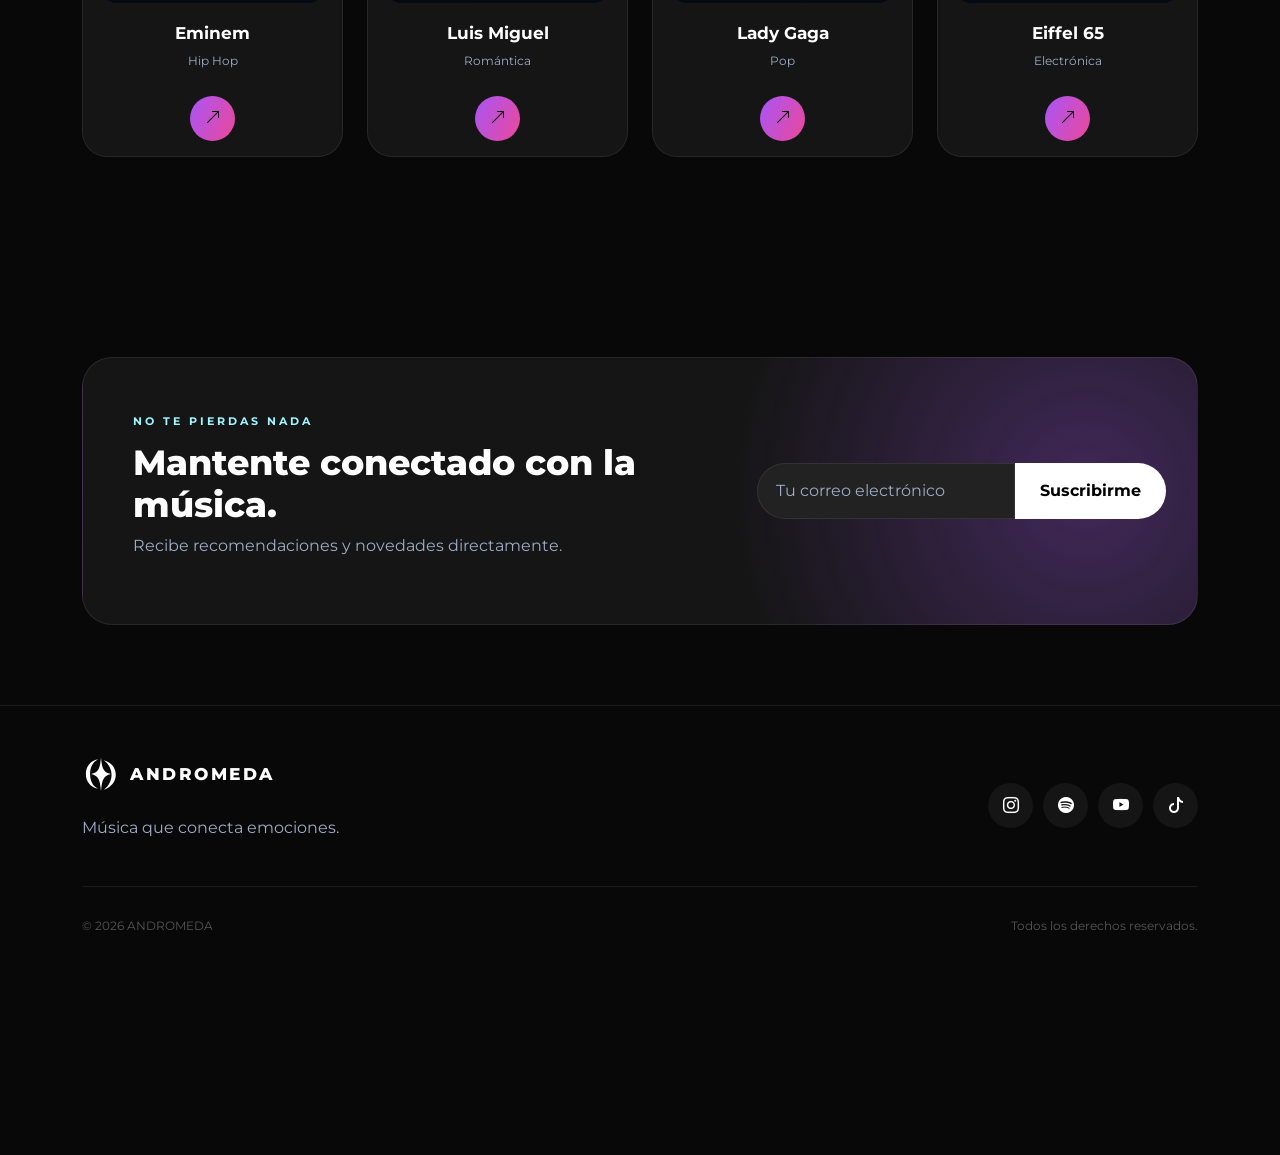
==== commit 4ec3b04b: "Clean admin guidance and sync sidebar planet with the selected universe" ====
--- a/index.html
+++ b/index.html
@@ -50,7 +50,7 @@
 <link rel="stylesheet" href="biblioteca.css?v=1">
 <link rel="stylesheet" href="explorar-premium.css?v=2">
 <link rel="stylesheet" href="andromeda-brand.css?v=1"><link rel="icon" href="assets/andromeda/pulsar.svg" type="image/svg+xml"><link rel="stylesheet" href="andromeda-premium.css?v=13">
-<link rel="stylesheet" href="admin.css?v=3">
+<link rel="stylesheet" href="admin.css?v=4">
 </head>
 
 
@@ -1687,6 +1687,6 @@
 <script src="reproductor-premium.js?v=andromeda-ui-3"></script>
 
 <script src="biblioteca.js?v=admin-1"></script>
-<script src="admin.js?v=3"></script>
-
-
+<script src="admin.js?v=4"></script>
+
+
--- a/admin.css
+++ b/admin.css
@@ -1,4 +1,3 @@
-/* Panel de administración. */
 .admin-profile-link{display:flex;align-items:center;justify-content:center;gap:10px;margin-top:18px;padding:12px;border:1px solid color-mix(in srgb,var(--primary) 35%,transparent);border-radius:10px;color:var(--primary-light);font-size:12px;text-decoration:none;background:color-mix(in srgb,var(--primary) 7%,transparent)}
 .admin-profile-link[hidden],.andromeda-admin [hidden]{display:none!important}
 .andromeda-admin{--andromeda-admin-line:color-mix(in srgb,var(--text) 12%,transparent);--andromeda-admin-muted:color-mix(in srgb,var(--text) 60%,var(--bg-secondary));color:var(--text);font:400 13px/1.5 Montserrat,sans-serif;max-width:1640px;padding:118px 32px 140px;margin:auto;min-height:85dvh}
@@ -14,7 +13,7 @@
 .andromeda-admin-sidebar button,.andromeda-admin-return{border:1px solid transparent;background:transparent;border-radius:9px;padding:11px 12px;text-align:left;display:flex;align-items:center;gap:12px;color:var(--andromeda-admin-muted);text-decoration:none;font-size:12px}
 .andromeda-admin-sidebar button[aria-current="page"]{border-color:color-mix(in srgb,var(--primary) 22%,transparent);color:var(--primary-light);background:color-mix(in srgb,var(--primary) 8%,transparent);box-shadow:inset 2px 0 var(--primary)}
 .andromeda-admin-sidebar button i{font-size:16px}.andromeda-admin-return{margin-top:auto;padding-top:35px;color:var(--text)}
-.andromeda-admin-orbit{width:125px;max-width:85%;align-self:center;opacity:.75;margin:45px 0 16px;filter:drop-shadow(0 0 25px color-mix(in srgb,var(--primary) 14%,transparent))}
+.andromeda-admin-orbit{aspect-ratio:1;background-image:var(--universe-art);background-size:contain;background-position:center;background-repeat:no-repeat;width:125px;max-width:85%;align-self:center;opacity:.75;margin:45px 0 16px;filter:drop-shadow(0 0 25px color-mix(in srgb,var(--primary) 14%,transparent))}
 .andromeda-admin-main{min-width:0}.andromeda-admin-breadcrumb{display:flex;justify-content:space-between;align-items:center;padding-bottom:18px;border-bottom:1px solid var(--andromeda-admin-line);color:var(--andromeda-admin-muted);font-size:11px}.andromeda-admin-account{color:var(--primary-light);display:flex;gap:7px;align-items:center}
 .andromeda-admin-heading{display:flex;justify-content:space-between;align-items:center;gap:20px;margin:27px 0 23px}.andromeda-admin-heading h1{font-size:clamp(24px,2.4vw,35px);letter-spacing:-1px;margin:0 0 6px;font-weight:700}.andromeda-admin-heading p{color:var(--andromeda-admin-muted);margin:0;font-size:12px}.andromeda-admin-actions{display:flex;gap:9px;flex-wrap:wrap}
 .andromeda-admin-button,.andromeda-admin-icon{display:inline-flex;justify-content:center;align-items:center;gap:8px;border:1px solid var(--andromeda-admin-line);background:color-mix(in srgb,var(--card) 80%,transparent);color:var(--text);border-radius:9px;padding:10px 14px;text-decoration:none;min-height:39px;white-space:nowrap;font-weight:500;font-size:12px}
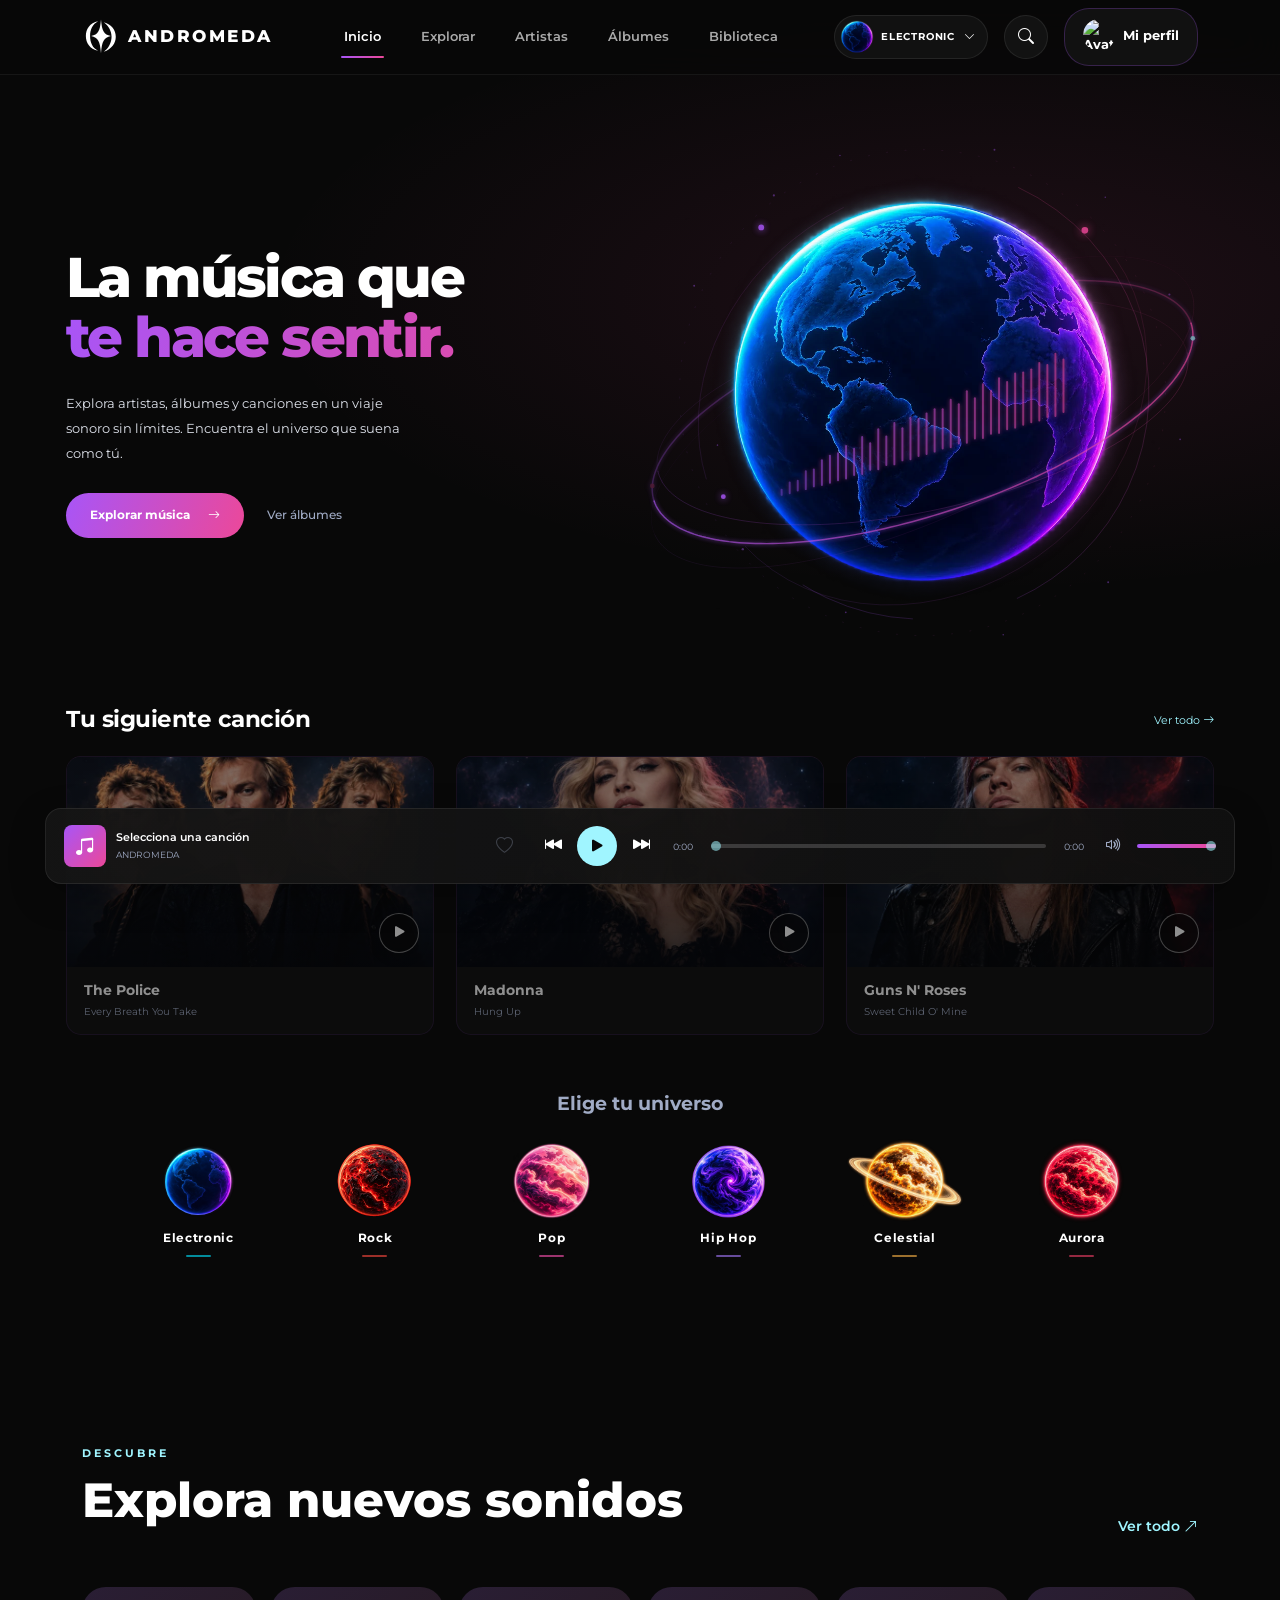
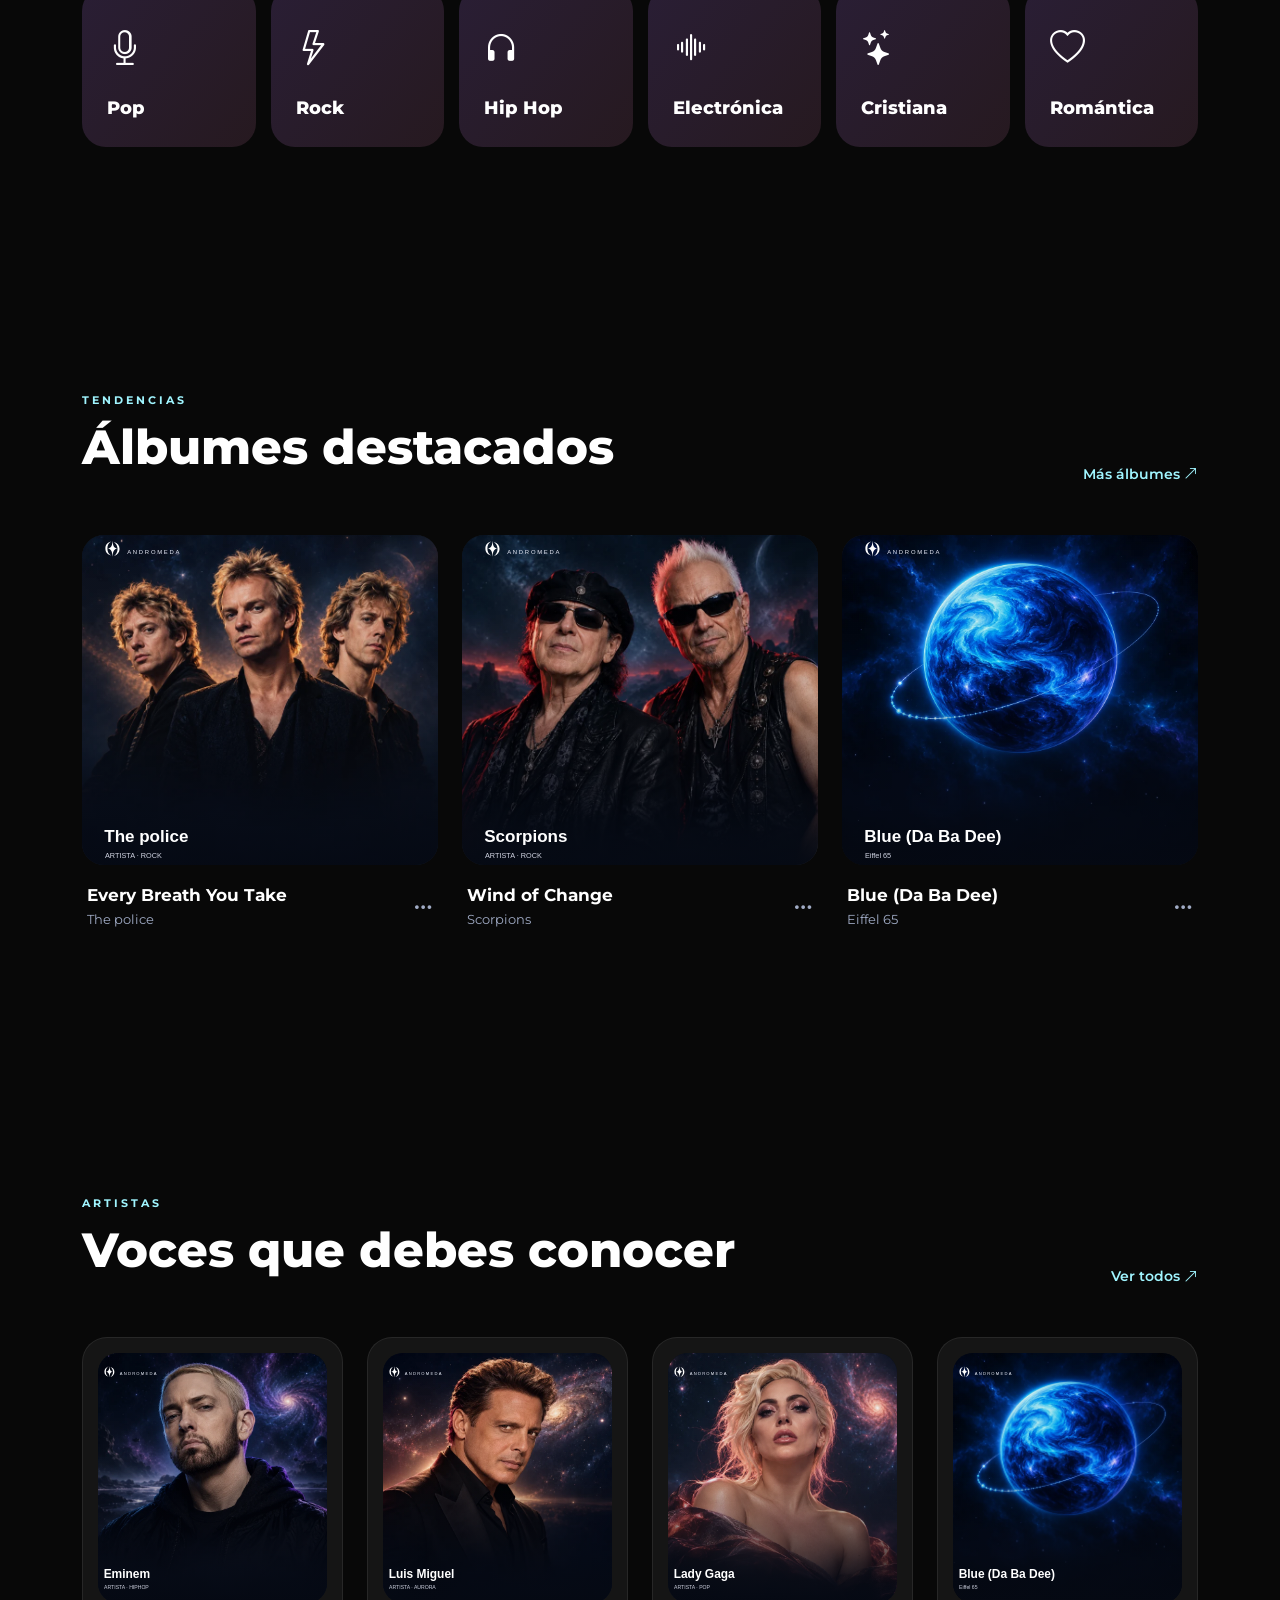
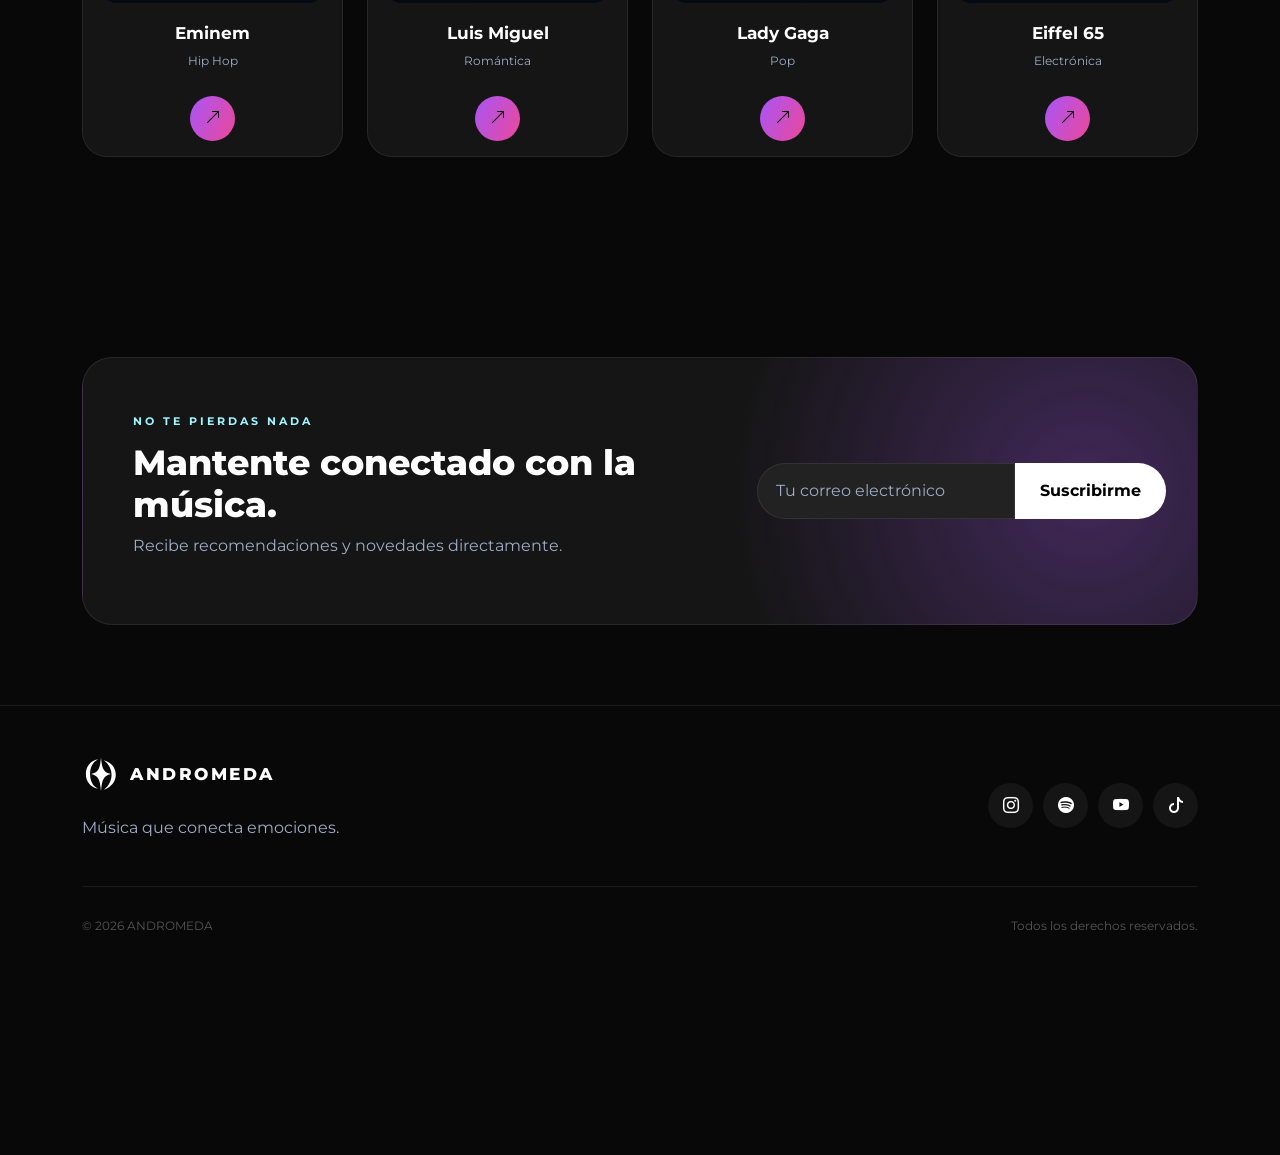
==== commit d41307f2: "Normalize upload Blob MIME types for MPEG audio and clarify storage errors" ====
--- a/index.html
+++ b/index.html
@@ -1687,6 +1687,6 @@
 <script src="reproductor-premium.js?v=andromeda-ui-3"></script>
 
 <script src="biblioteca.js?v=admin-1"></script>
-<script src="admin.js?v=4"></script>
-
-
+<script src="admin.js?v=5"></script>
+
+
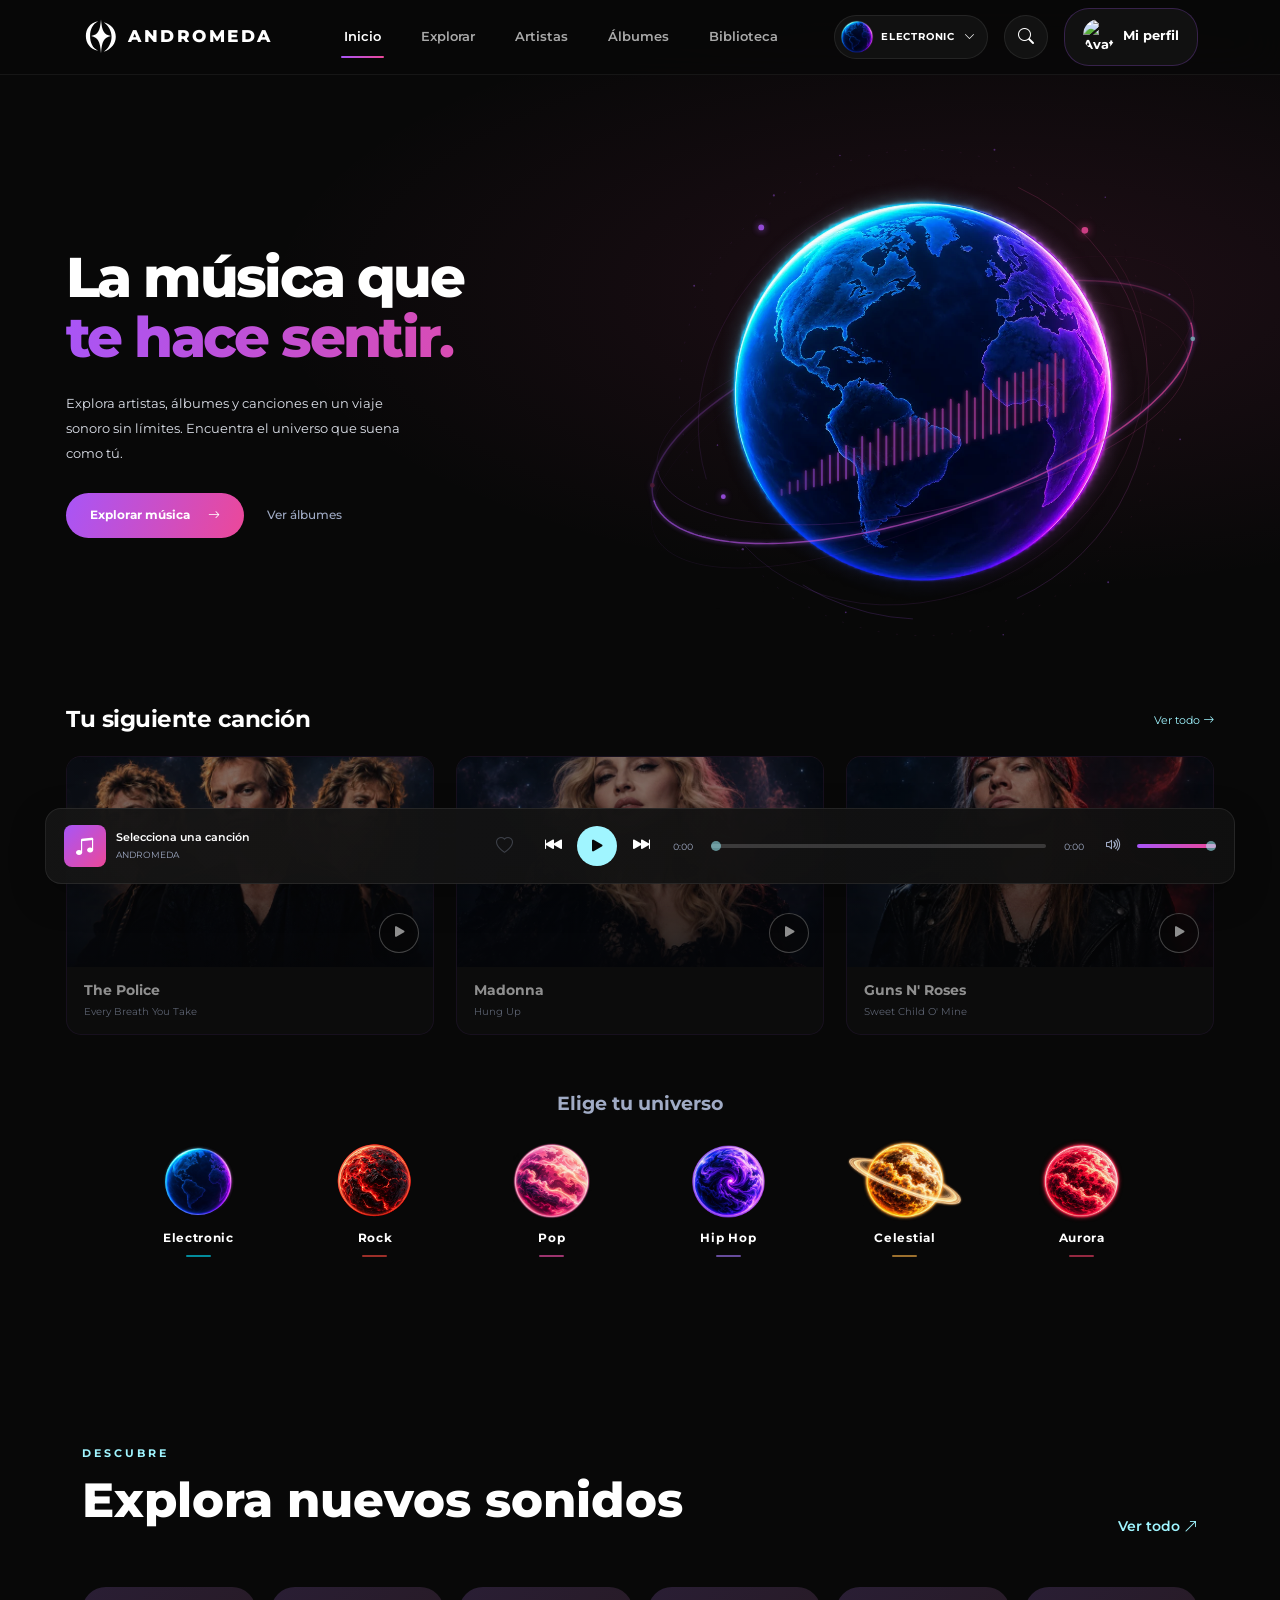
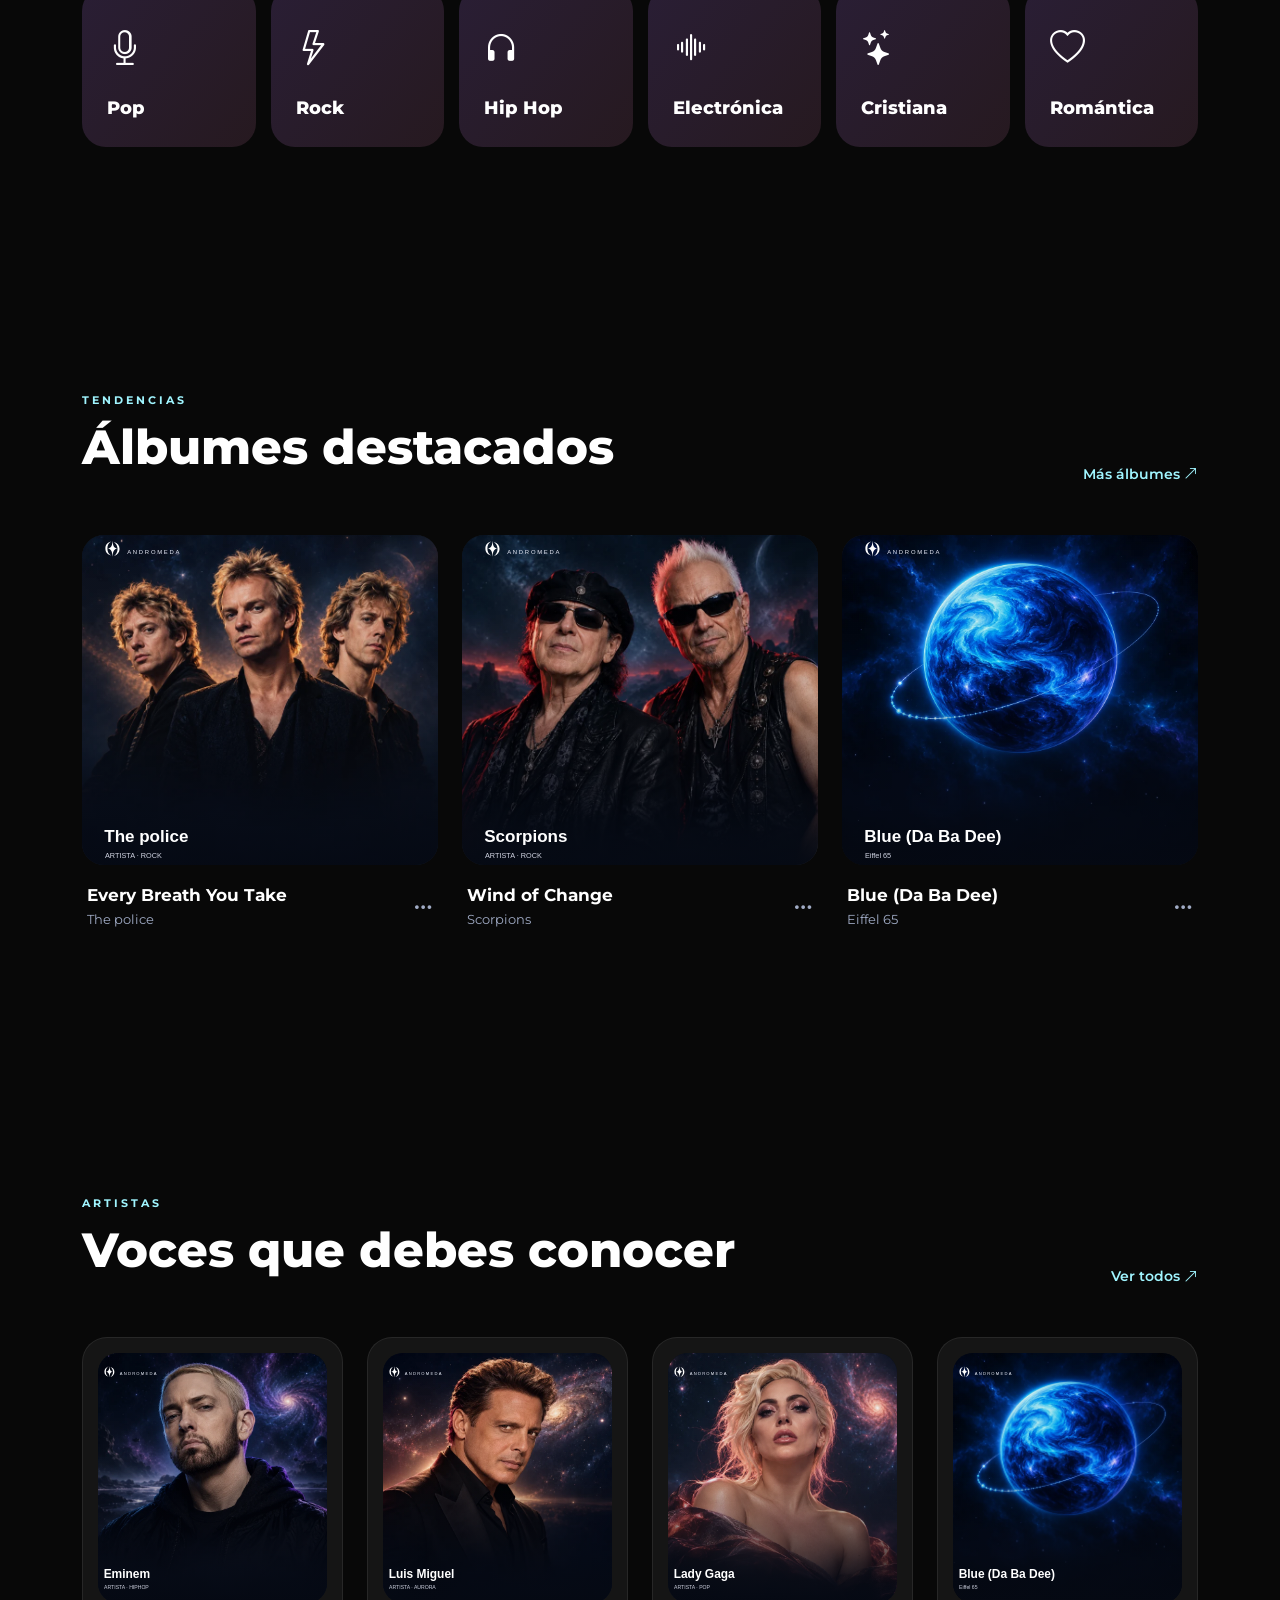
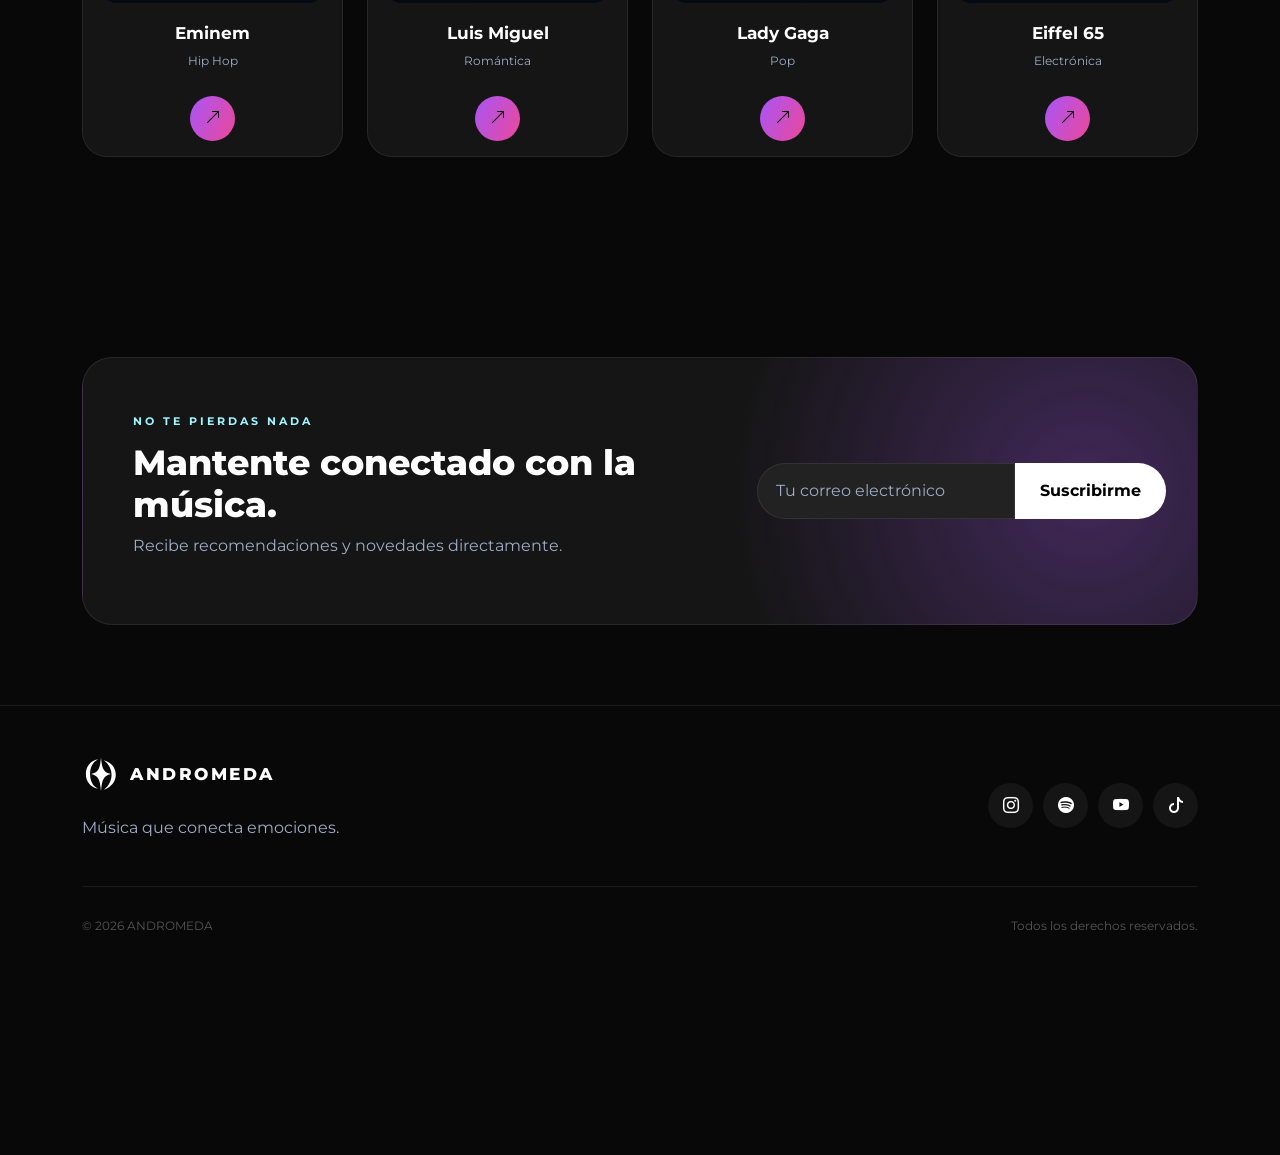
==== commit e7137bd6: "Refine authentication modal and close it after successful registration" ====
--- a/index.html
+++ b/index.html
@@ -49,7 +49,7 @@
     <link rel="stylesheet" href="reproductor-premium.css?v=andromeda-ui-3">
 <link rel="stylesheet" href="biblioteca.css?v=1">
 <link rel="stylesheet" href="explorar-premium.css?v=2">
-<link rel="stylesheet" href="andromeda-brand.css?v=1"><link rel="icon" href="assets/andromeda/pulsar.svg" type="image/svg+xml"><link rel="stylesheet" href="andromeda-premium.css?v=13">
+<link rel="stylesheet" href="andromeda-brand.css?v=1"><link rel="icon" href="assets/andromeda/pulsar.svg" type="image/svg+xml"><link rel="stylesheet" href="andromeda-premium.css?v=14">
 <link rel="stylesheet" href="admin.css?v=4">
 </head>
 
@@ -1221,7 +1221,7 @@
 
 <script src="andromeda-core.js?v=admin-1"></script>
 <script src="catalogo.js?v=admin-1"></script>
-<script src="musica.js?v=admin-2"></script>
+<script src="musica.js?v=auth-3"></script>
 
 <!-- JAVASCRIPT EXPLORAR -->
 
@@ -1263,7 +1263,7 @@
 
             <div class="auth-icon">
 
-                <i class="bi bi-music-note-beamed"></i>
+                <img src="assets/andromeda/pulsar.svg" alt="" width="34" height="34">
 
             </div>
 
@@ -1302,6 +1302,10 @@
                     <input
                         type="email"
                         id="authEmail"
+                        autocomplete="email"
+                        inputmode="email"
+                        autocapitalize="none"
+                        spellcheck="false"
                         placeholder="tu@email.com"
                         required
                     >
@@ -1331,9 +1335,11 @@
                     <input
                         type="password"
                         id="authPassword"
+                        autocomplete="current-password"
                         placeholder="••••••••"
                         required
                     >
+                    <button type="button" id="authPasswordVisibility" aria-label="Mostrar contraseña" aria-pressed="false"><i class="bi bi-eye" aria-hidden="true"></i></button>
 
 
                 </div>
@@ -1346,6 +1352,8 @@
             <p
                 class="auth-message"
                 id="authMessage"
+                role="status"
+                aria-live="polite"
             ></p>
 
 
@@ -1388,6 +1396,8 @@
 
 
 
+<div id="authNotice" class="auth-notice" role="status" aria-live="polite" hidden></div>
+
 <!-- MODAL DE PERFIL -->
 
 <div
--- a/andromeda-premium.css
+++ b/andromeda-premium.css
@@ -220,3 +220,33 @@
  body #musicPlayer #playerCover{width:32px;height:32px;min-width:32px;min-height:32px;}
  body #playbackStatus{bottom:calc(124px + env(safe-area-inset-bottom,0px));}
 }
+
+/* Acceso y registro. */
+body #authOverlay .auth-modal{width:min(420px,100%);box-sizing:border-box;padding:32px;border-radius:22px;max-height:calc(100dvh - 32px);}
+body #authOverlay .auth-header{margin:0 0 26px;text-align:left;padding-right:20px;}
+body #authOverlay .auth-icon{width:52px;height:52px;margin:0 0 20px;border-radius:15px;border:1px solid color-mix(in srgb,var(--primary) 35%,transparent);background:color-mix(in srgb,var(--primary) 9%,var(--bg-secondary));box-shadow:0 0 22px var(--modal-neon);}
+body #authOverlay .auth-icon img{display:block;width:32px;height:32px;}
+body #authOverlay h2{color:var(--text);font-size:25px;letter-spacing:-.6px;line-height:1.25;}
+body #authOverlay .auth-header p{color:var(--muted);font-size:13px;line-height:1.6;}
+body #authOverlay .auth-field{margin-bottom:18px;}
+body #authOverlay .auth-field label{color:var(--text);font-size:12px;line-height:1.5;}
+body #authOverlay .auth-input{border-radius:11px;}
+body #authOverlay .auth-input input{height:48px;font-size:14px;color:var(--text);background:color-mix(in srgb,var(--text) 4%,var(--bg-secondary));border:1px solid color-mix(in srgb,var(--text) 20%,var(--bg-secondary));padding-left:43px;}
+body #authOverlay .auth-input input::placeholder{color:var(--muted);opacity:1;}
+body #authOverlay .auth-input>i{color:var(--muted);}
+body #authOverlay #authPassword{padding-right:48px;}
+body #authOverlay #authPasswordVisibility{position:absolute;right:3px;top:3px;width:42px;height:42px;display:grid;place-items:center;border:0;border-radius:8px;background:transparent;color:var(--muted);cursor:pointer;}
+body #authOverlay #authPasswordVisibility i{position:static;transform:none;color:inherit;}
+body #authOverlay #authPasswordVisibility:hover{background:color-mix(in srgb,var(--primary) 10%,transparent);color:var(--text);}
+body #authOverlay .auth-message{margin:0 0 14px;min-height:0;color:var(--muted);font-size:12px;line-height:1.65;text-align:left;overflow-wrap:anywhere;}
+body #authOverlay .auth-message:empty{display:none;}
+body #authOverlay .auth-message[data-state=error]{color:#ffb3bc;}
+body #authOverlay .auth-submit{height:46px;min-height:46px;font-size:13px;letter-spacing:.1px;border-radius:11px;}
+body #authOverlay .auth-submit:disabled{opacity:.65;cursor:wait;transform:none;}
+body #authOverlay .auth-switch{display:flex;justify-content:center;align-items:baseline;flex-wrap:wrap;gap:4px 8px;margin-top:22px;padding-top:20px;border-top:1px solid color-mix(in srgb,var(--text) 10%,transparent);color:var(--muted);font-size:12px;line-height:1.6;}
+body #authOverlay .auth-switch button{margin:0;padding:5px 0;color:var(--primary-light);font-size:12px;}
+body #authOverlay :is(.auth-close,#authPasswordVisibility,.auth-switch button):focus-visible{outline:2px solid var(--primary);outline-offset:3px;}
+body #authOverlay .auth-input input:-webkit-autofill{-webkit-text-fill-color:var(--text);box-shadow:0 0 0 1000px var(--bg-secondary) inset;caret-color:var(--text);}
+body .auth-notice{position:fixed;z-index:11000;top:88px;left:50%;transform:translateX(-50%);width:min(380px,calc(100% - 32px));box-sizing:border-box;padding:16px 20px;border:1px solid color-mix(in srgb,var(--primary) 45%,transparent);border-radius:14px;background:var(--bg-secondary);color:var(--text);box-shadow:0 12px 40px #0008;font:500 13px/1.65 Montserrat,sans-serif;}
+body .auth-notice[hidden]{display:none;}
+@media(max-width:500px){body #authOverlay{padding:16px;}body #authOverlay .auth-modal{padding:28px 24px;}body #authOverlay .auth-header{padding-right:16px;}body #authOverlay .auth-input input{font-size:16px;}body #authOverlay h2{font-size:24px;}}
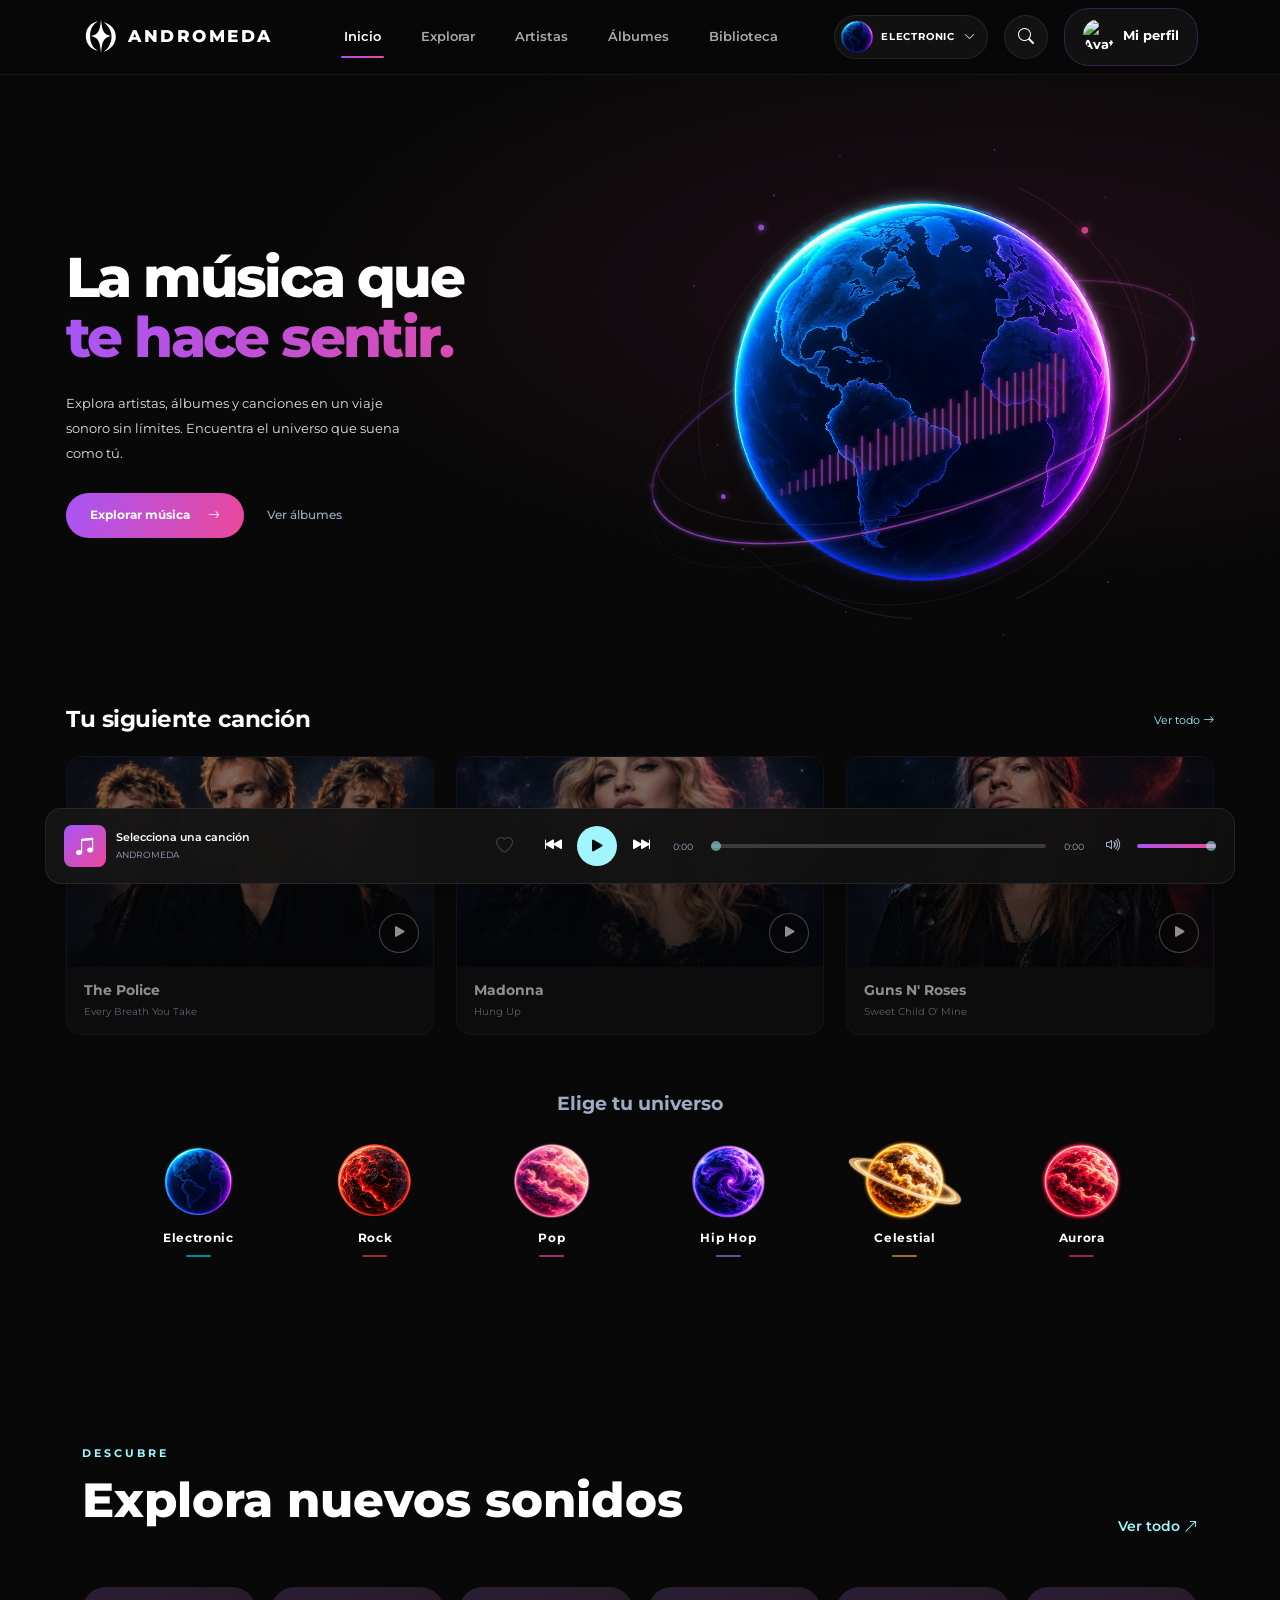
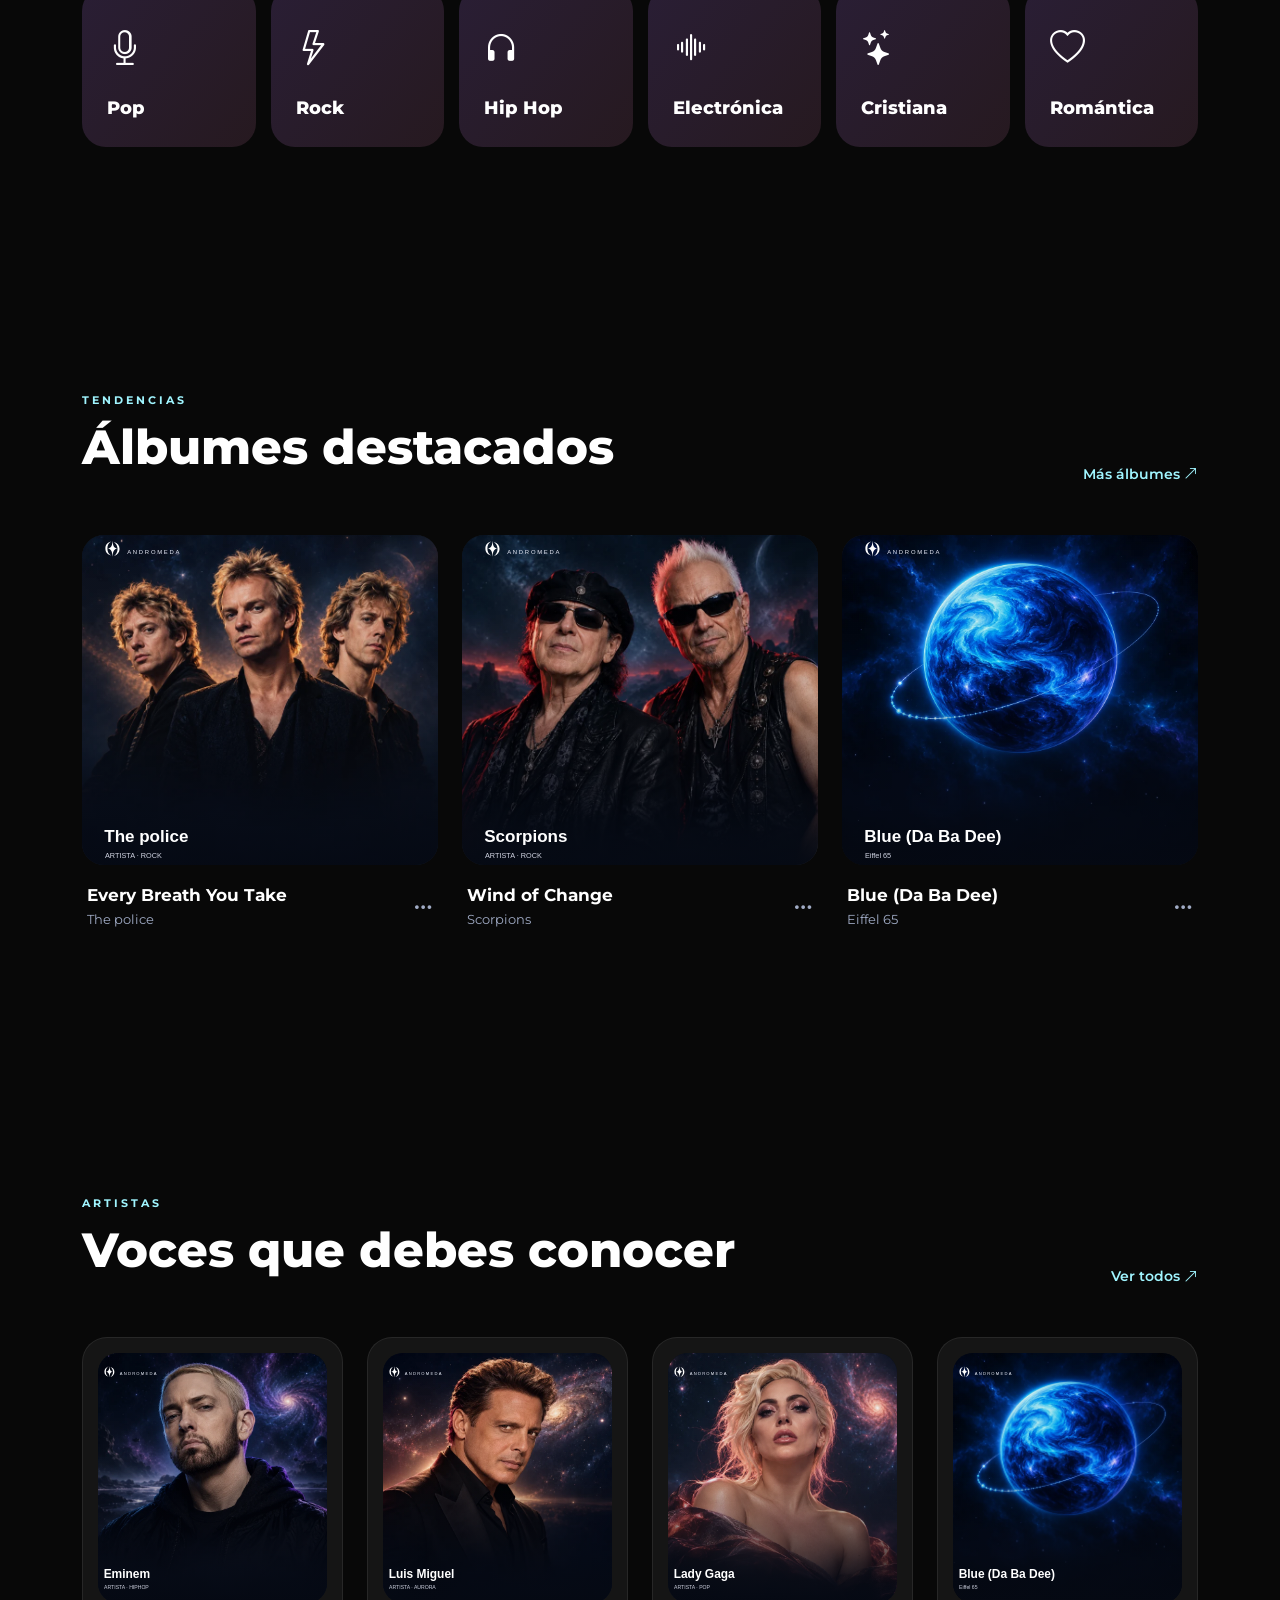
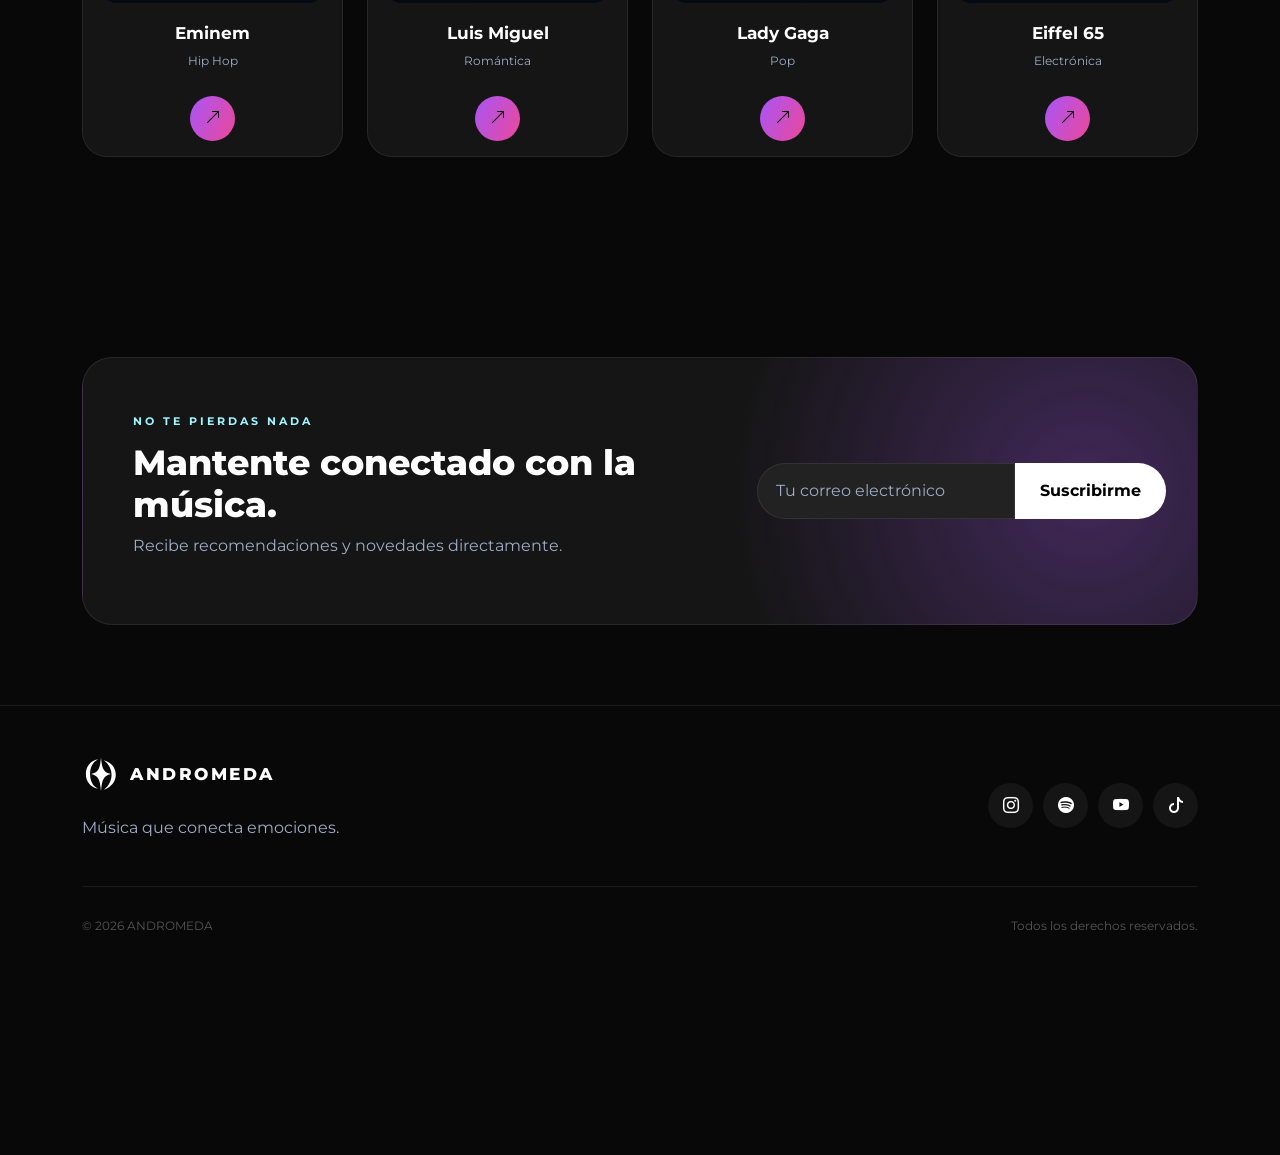
==== commit a66e6415: "Curate featured artists and matching tracks for each universe" ====
--- a/index.html
+++ b/index.html
@@ -1228,7 +1228,7 @@
 <script src="explorar.js?v=catalog-25"></script>
 
 <!-- JAVASCRIPT ARTISTAS -->
-<script src="artistas.js?v=admin-1"></script>
+<script src="artistas.js?v=featured-2"></script>
 <script src="albumes.js?v=admin-1"></script>
 <script src="inicio-premium.js?v=andromeda-ui-3"></script>
 
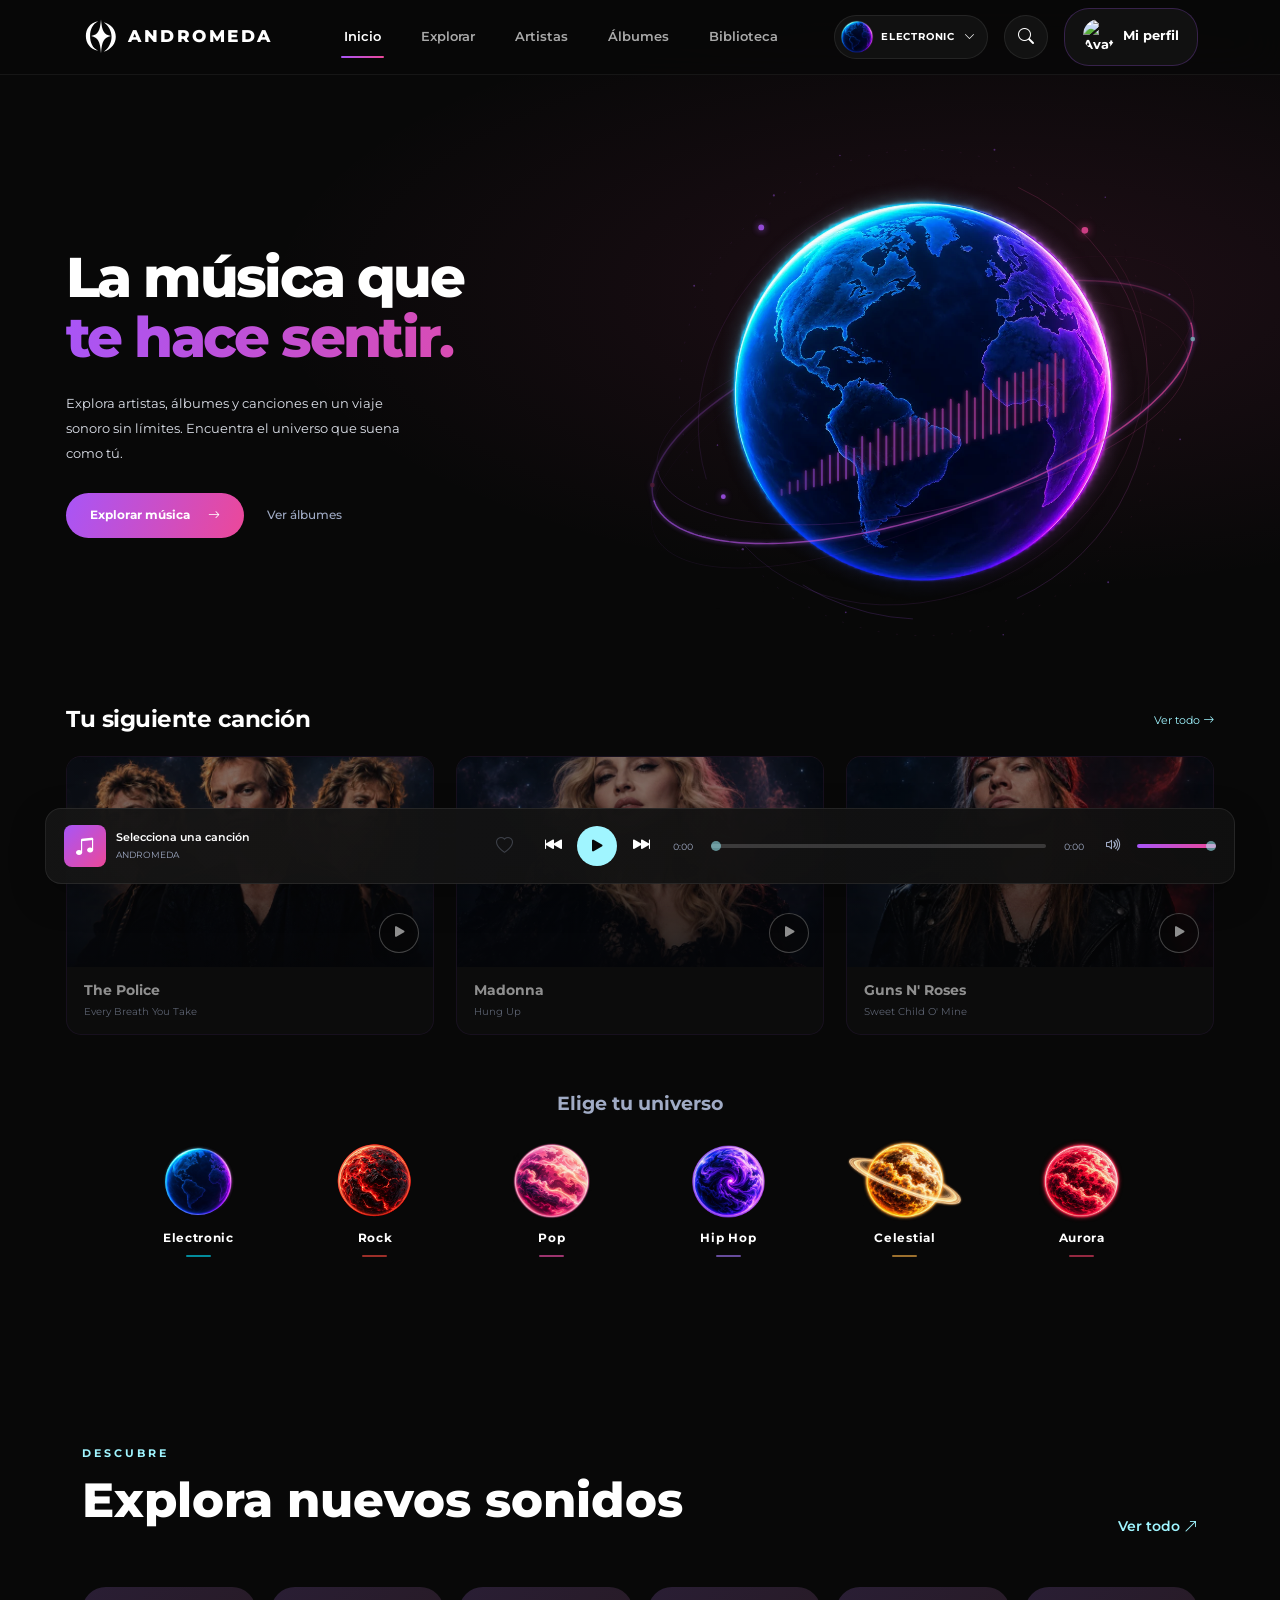
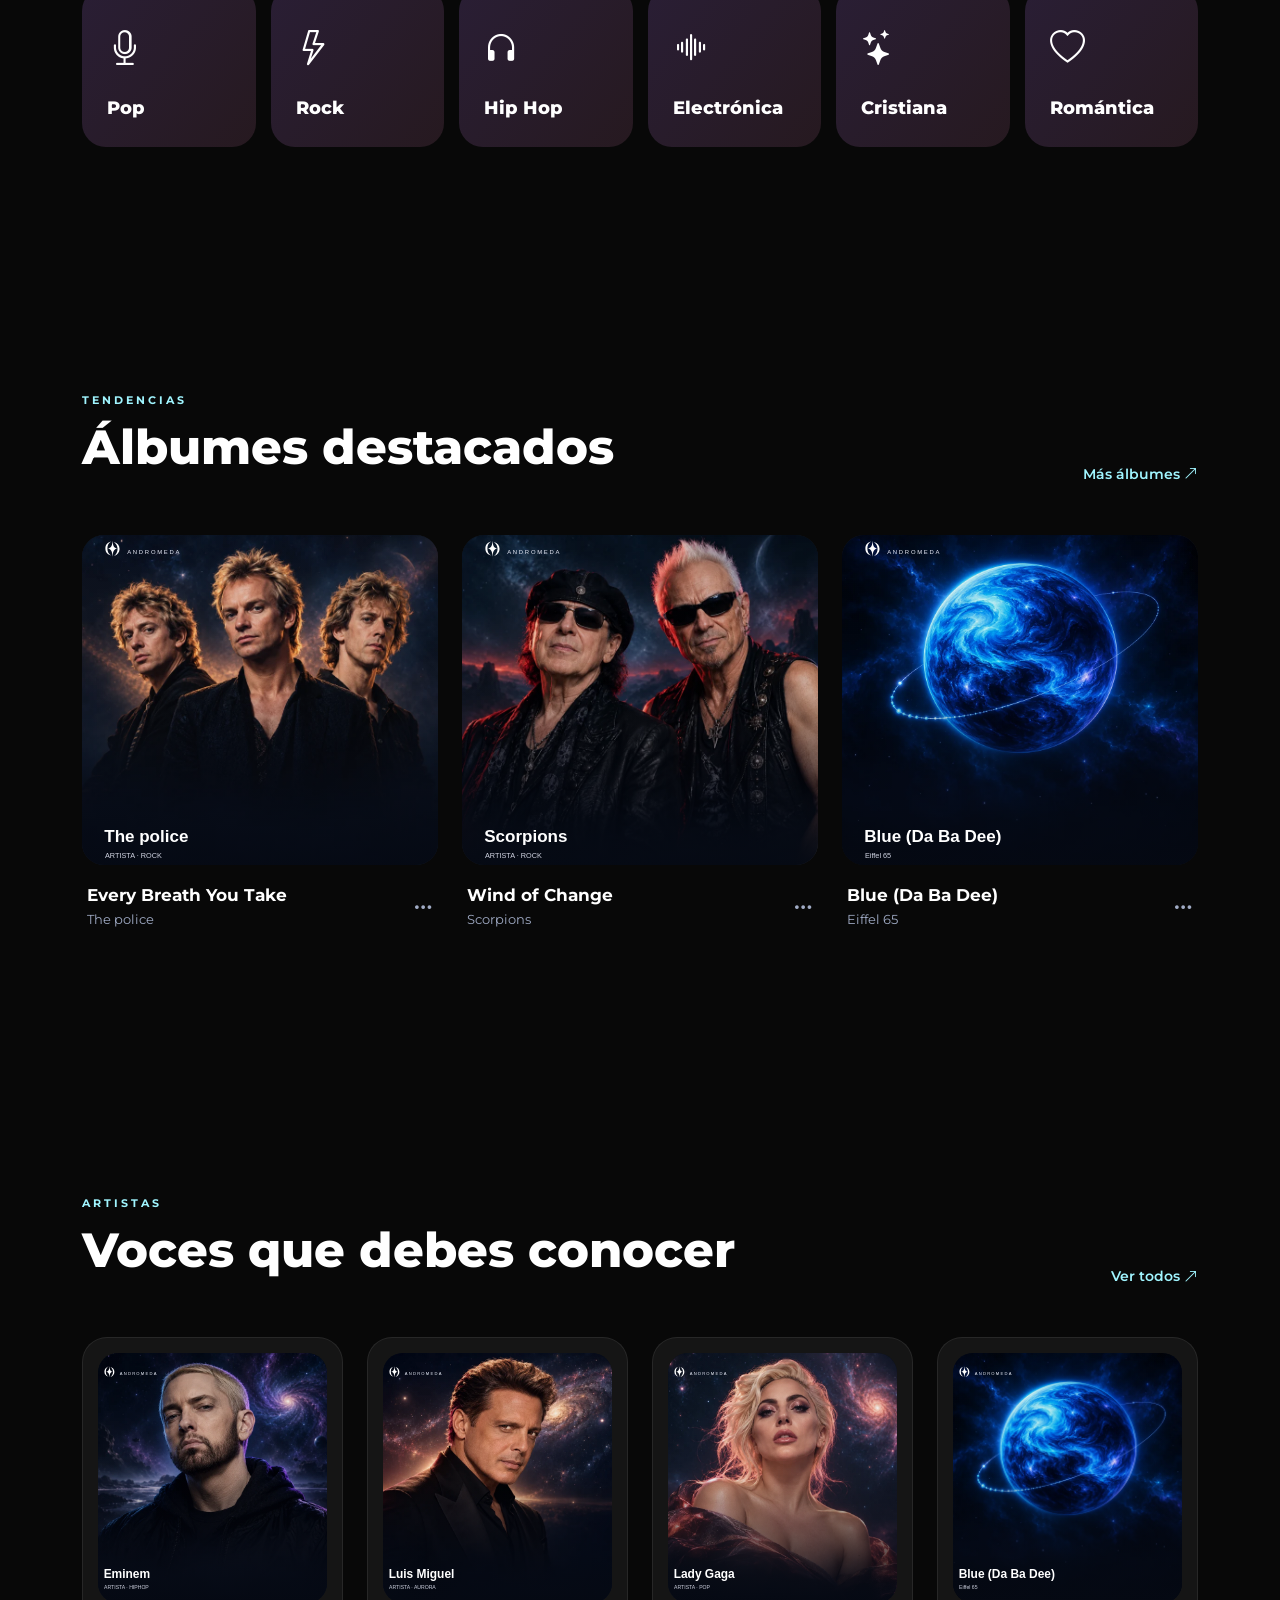
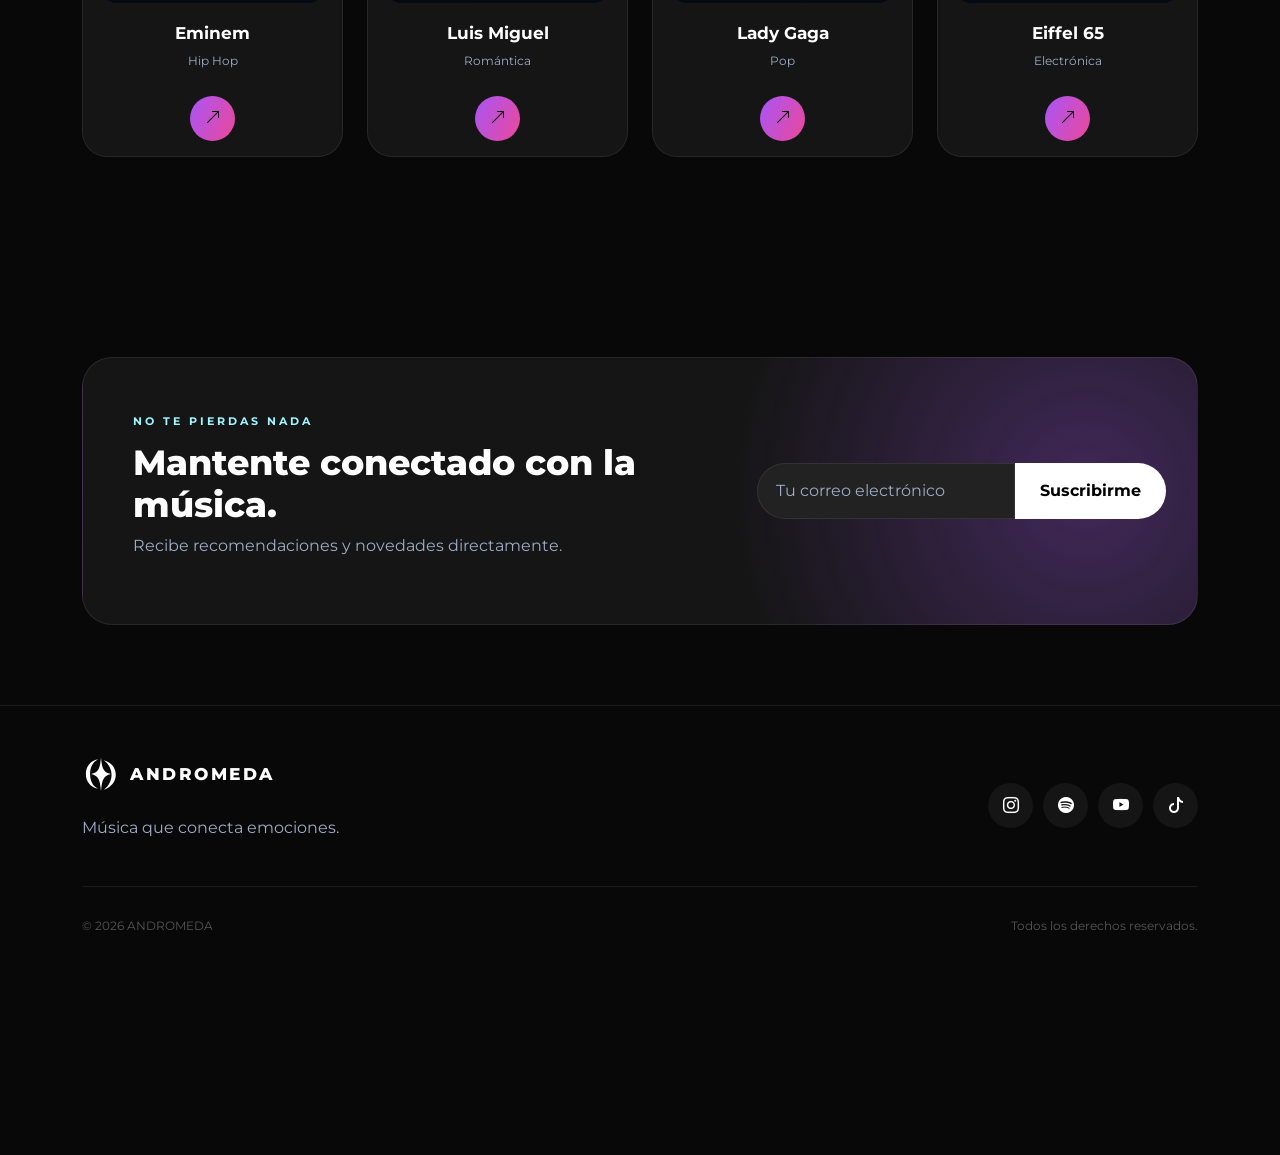
==== commit f1730e23: "Share universe featured selections across home, explore, artists and albums" ====
--- a/index.html
+++ b/index.html
@@ -1220,16 +1220,16 @@
 <!-- TU JAVASCRIPT -->
 
 <script src="andromeda-core.js?v=admin-1"></script>
-<script src="catalogo.js?v=admin-1"></script>
+<script src="catalogo.js?v=featured-3"></script>
 <script src="musica.js?v=auth-3"></script>
 
 <!-- JAVASCRIPT EXPLORAR -->
 
-<script src="explorar.js?v=catalog-25"></script>
+<script src="explorar.js?v=featured-3"></script>
 
 <!-- JAVASCRIPT ARTISTAS -->
-<script src="artistas.js?v=featured-2"></script>
-<script src="albumes.js?v=admin-1"></script>
+<script src="artistas.js?v=featured-3"></script>
+<script src="albumes.js?v=featured-3"></script>
 <script src="inicio-premium.js?v=andromeda-ui-3"></script>
 
 
